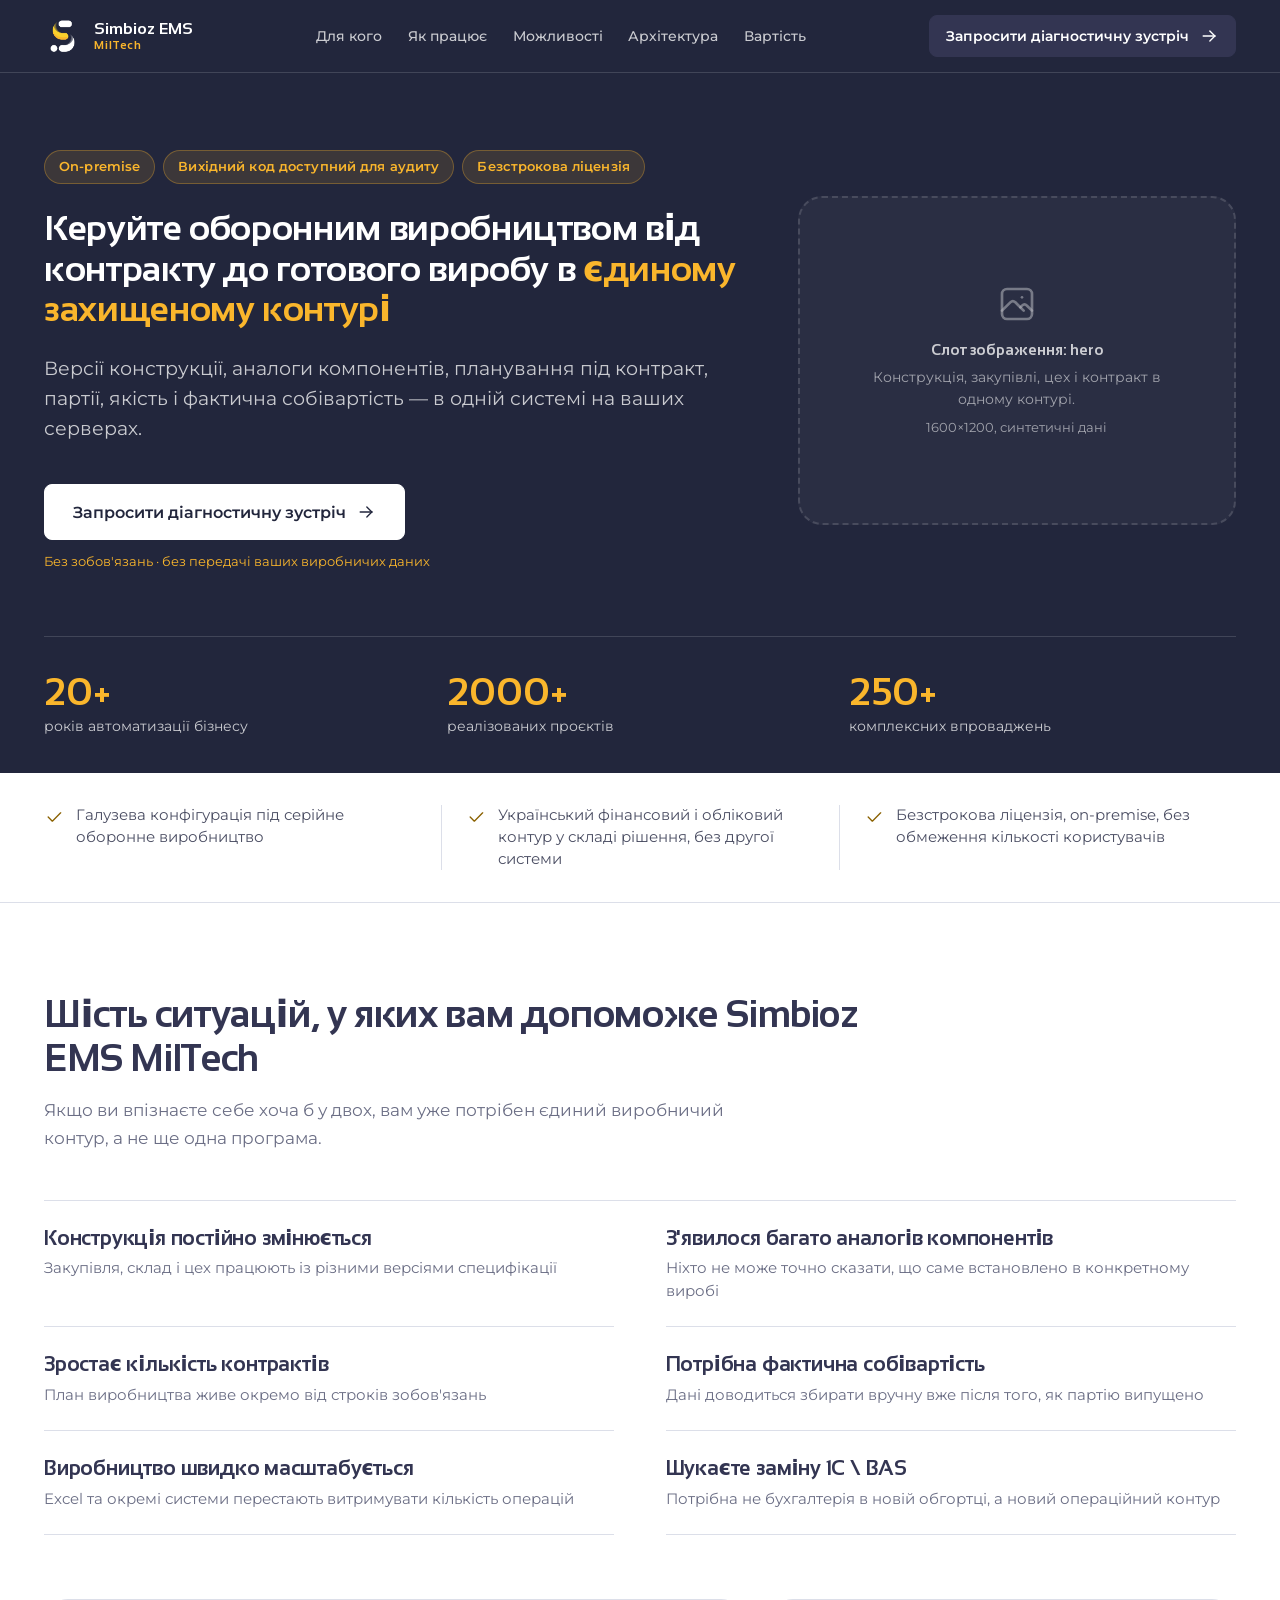
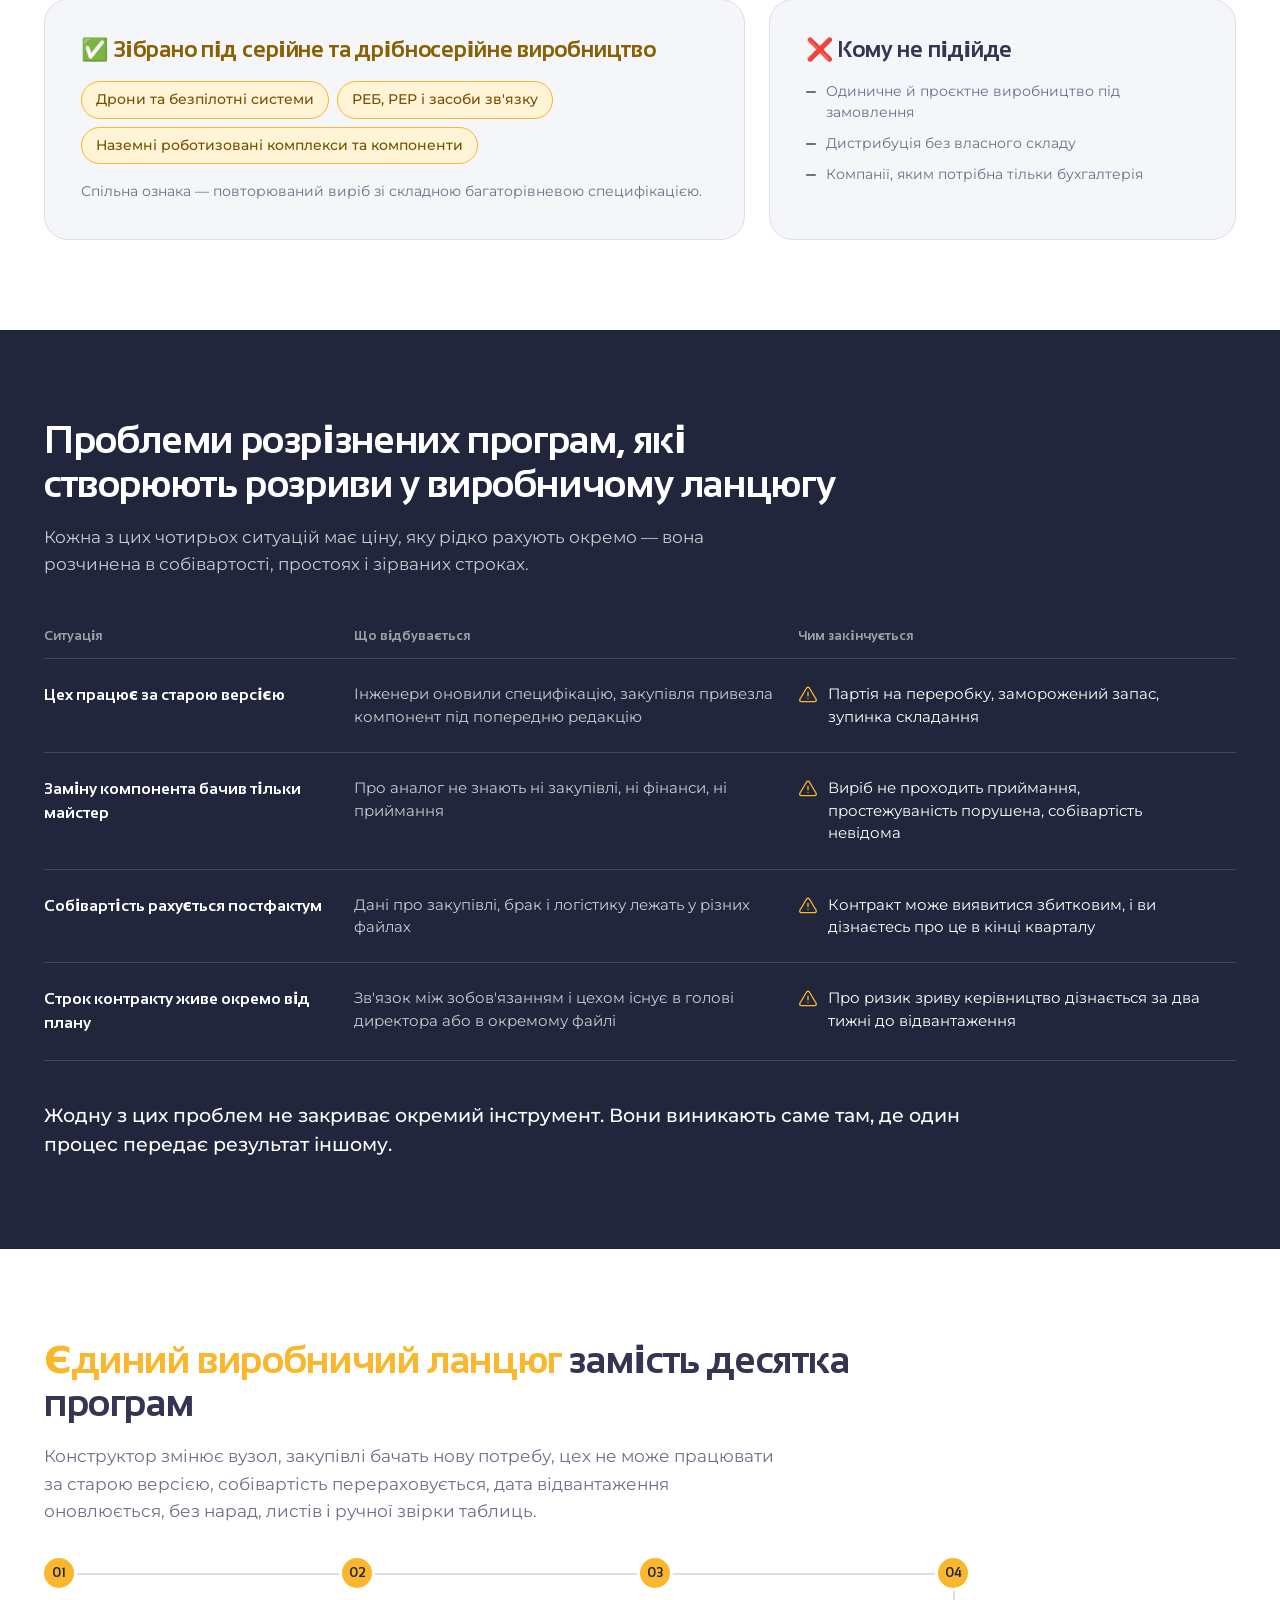
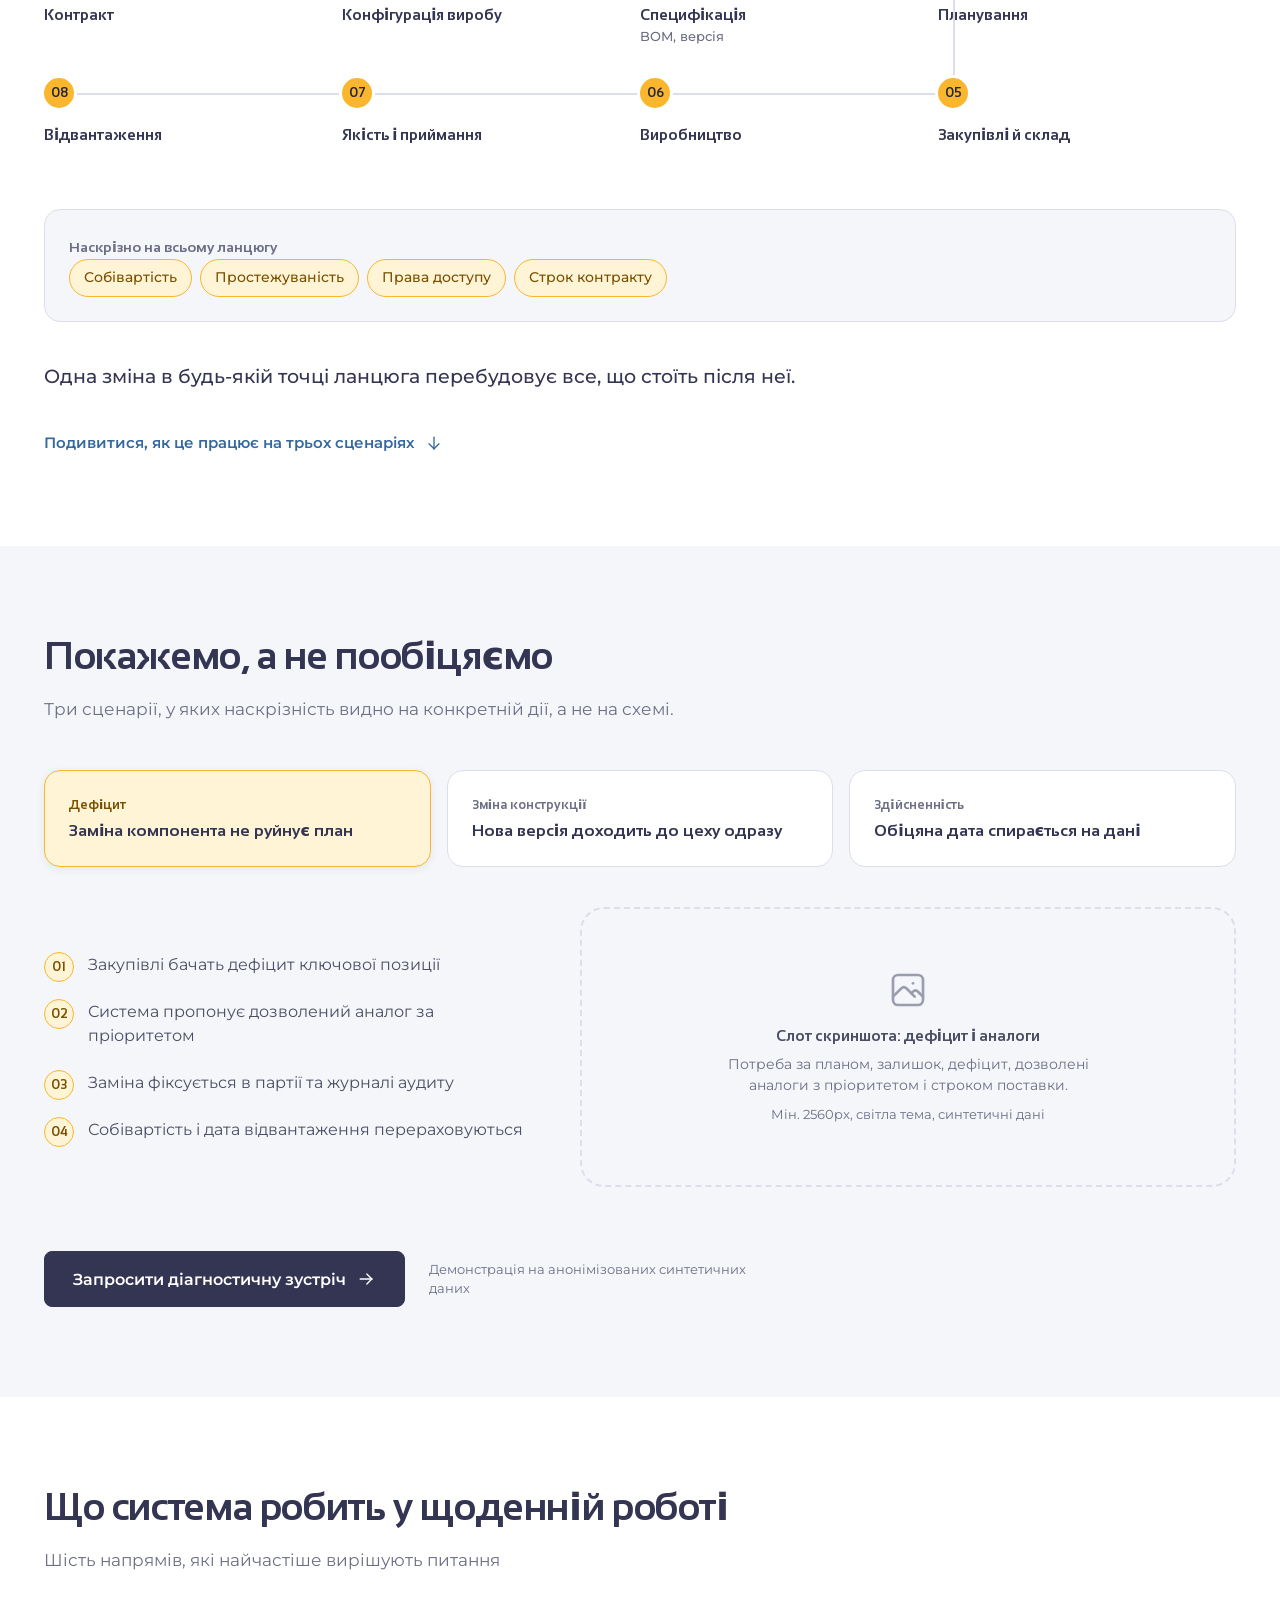
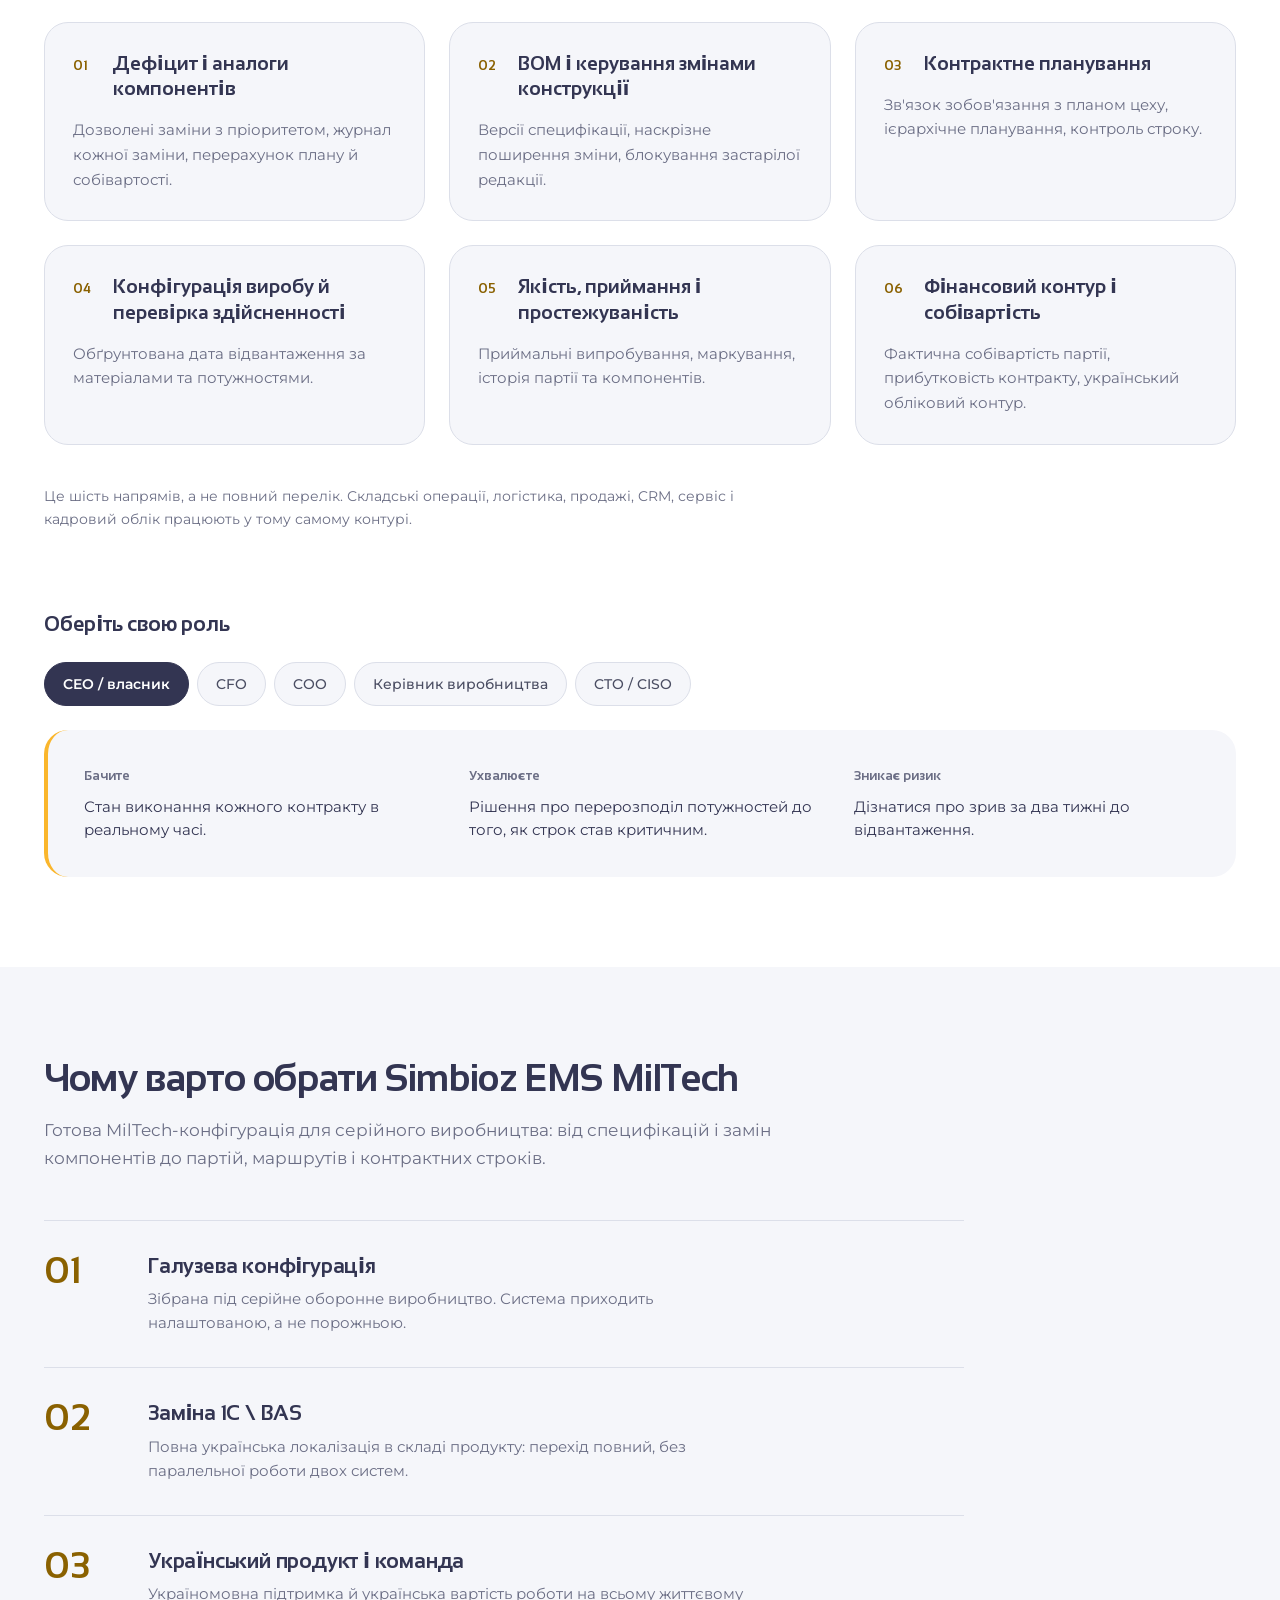
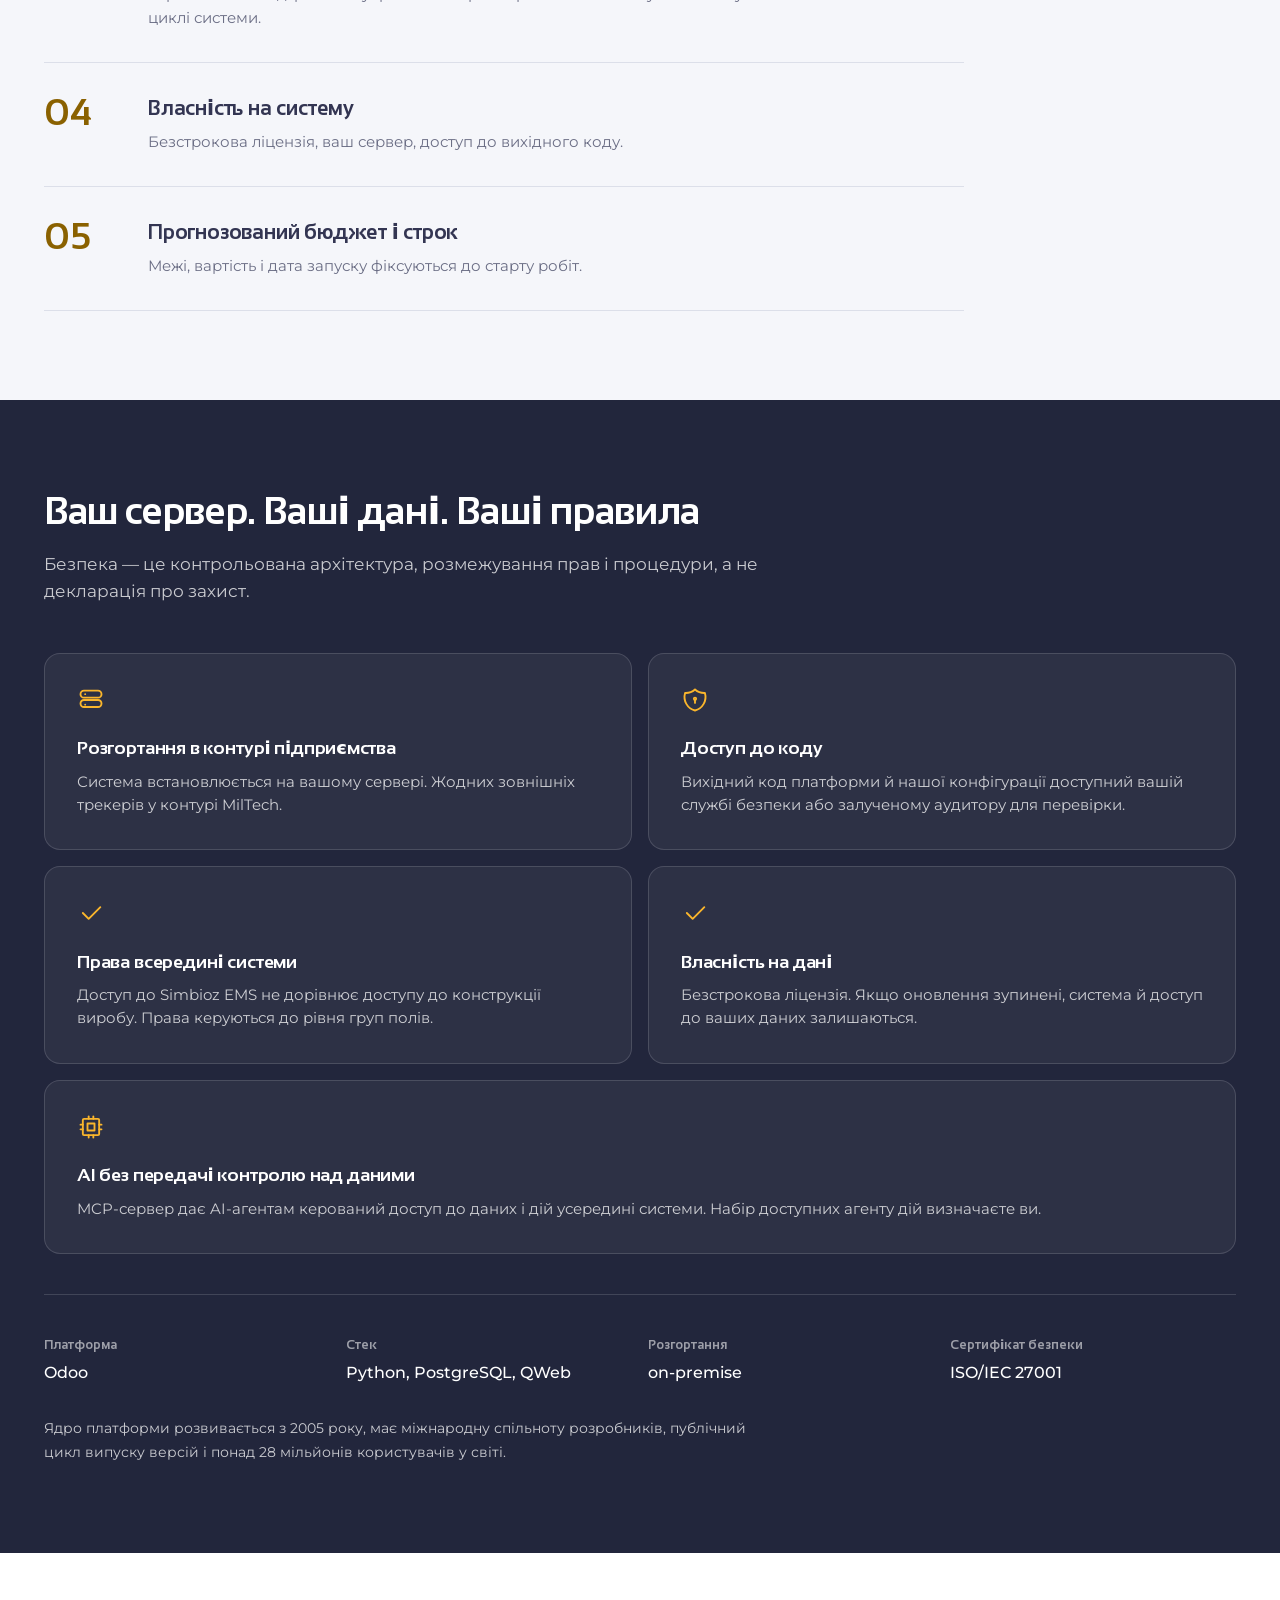
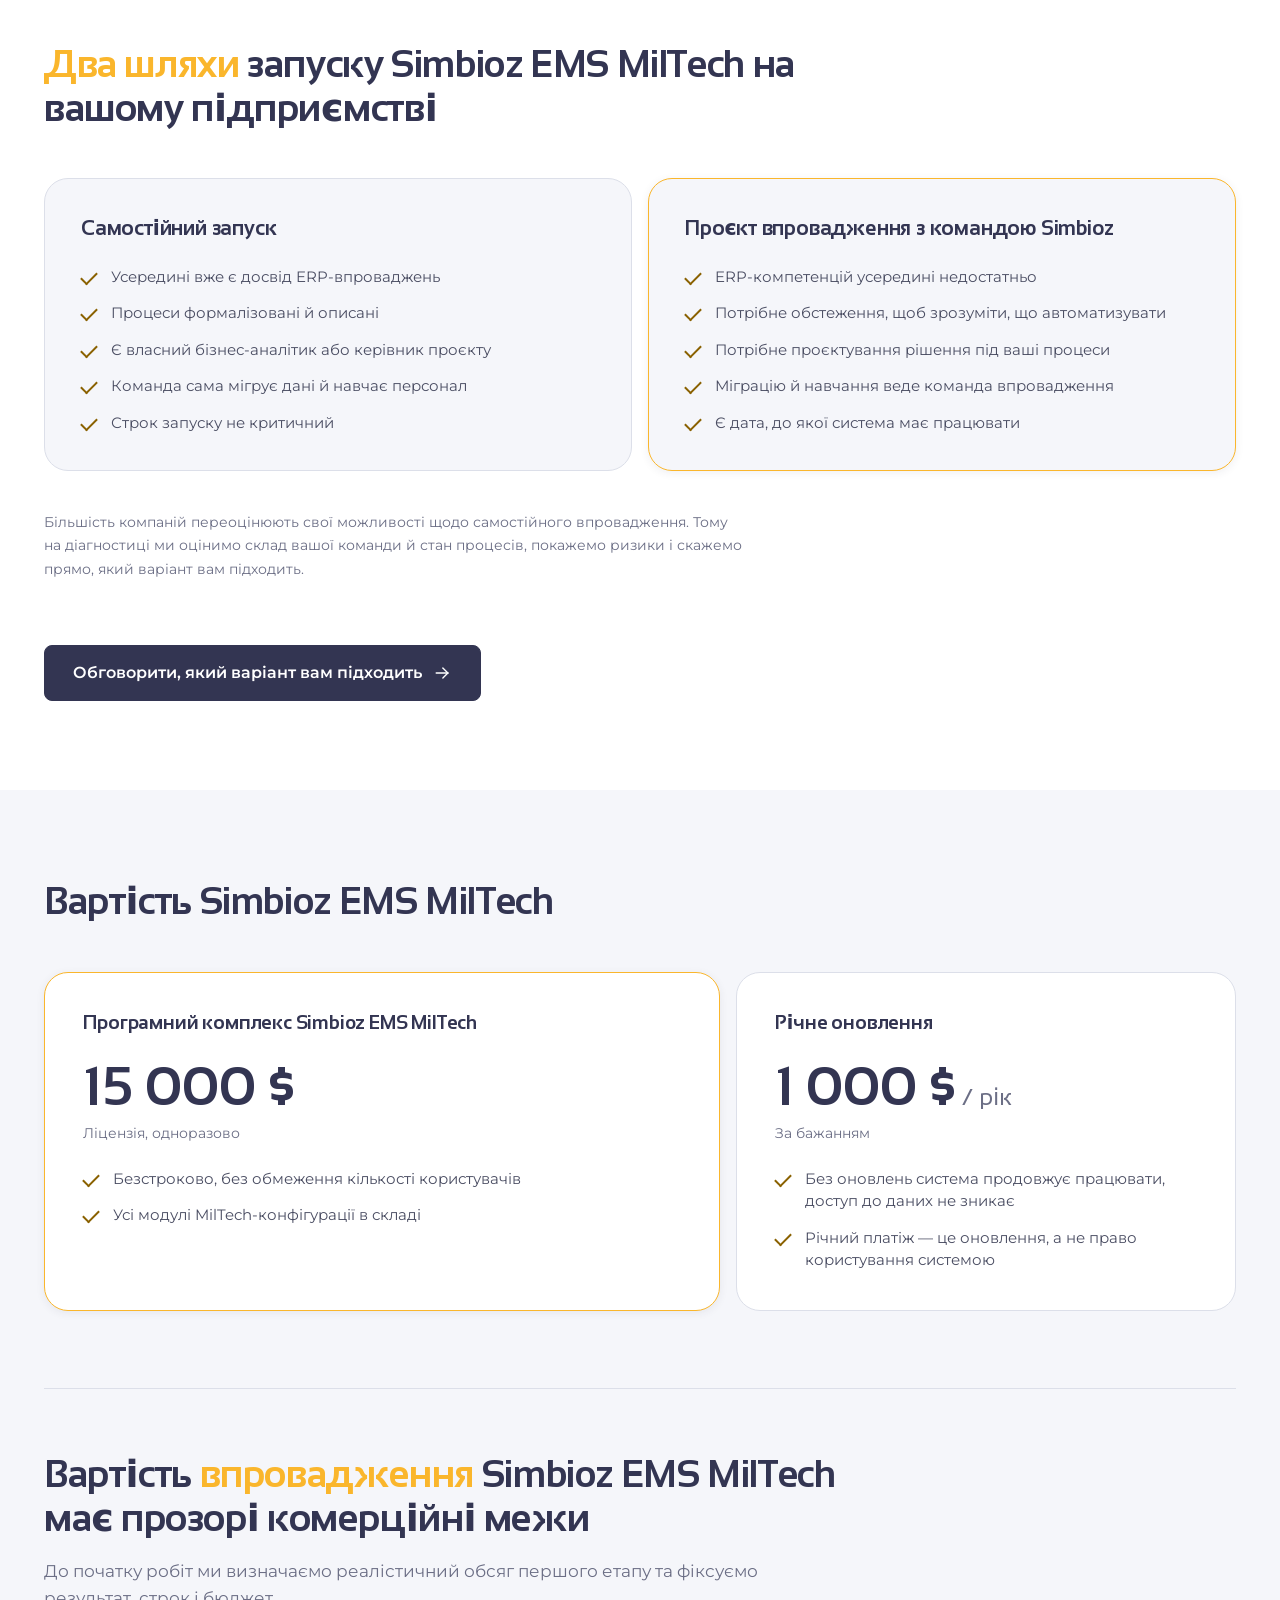
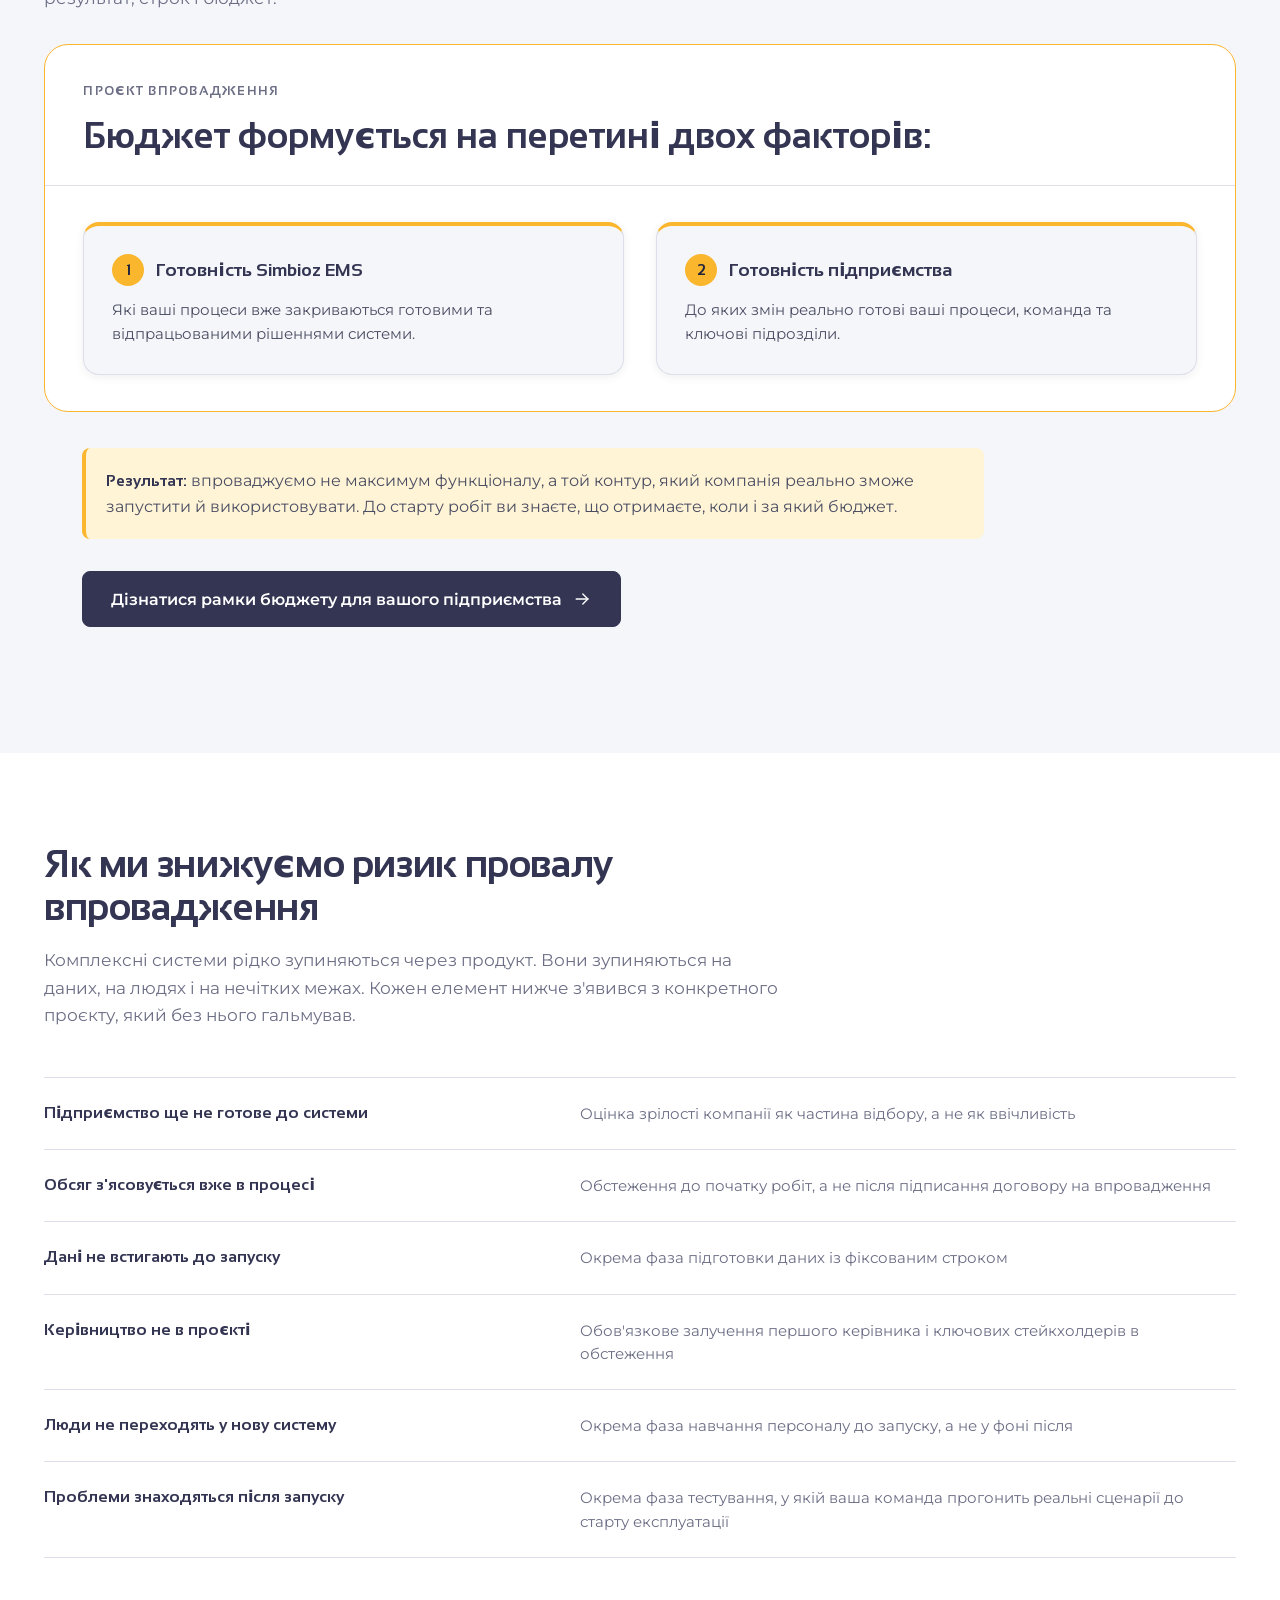
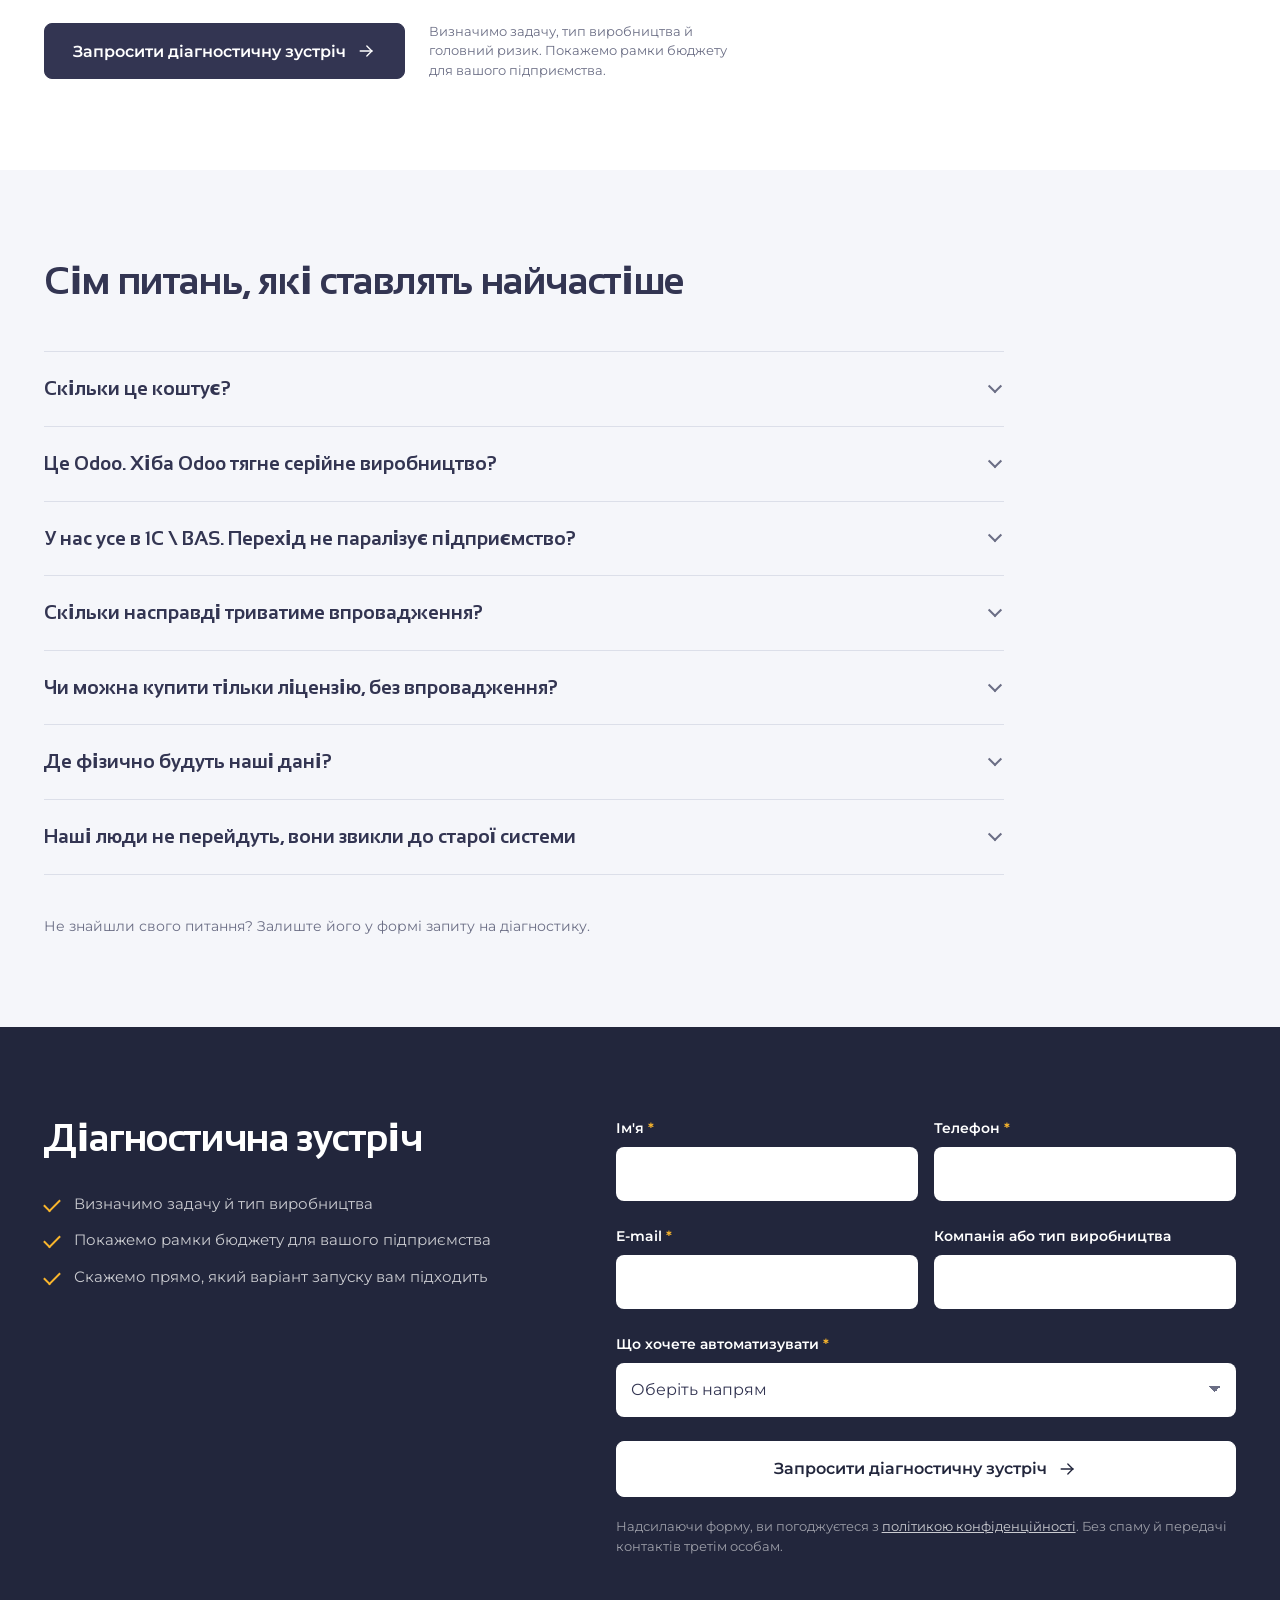
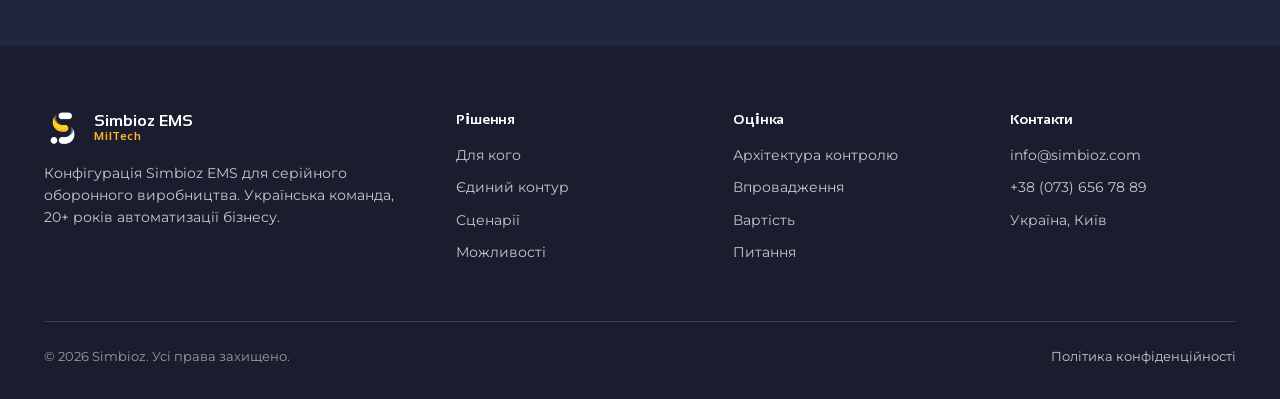
==== lp/index.html @ 7d613109 "Update index.html" ====
<!DOCTYPE html>
<html lang="uk">
<head>
<meta charset="utf-8">
<meta name="viewport" content="width=device-width, initial-scale=1">
<title>Simbioz EMS MilTech - Система управління виробництвом для оборонних підприємств</title>
<meta name="description" content="Simbioz EMS MilTech: версії конструкції, аналоги компонентів, контрактне планування, партії, якість і фактична собівартість в одній системі на ваших серверах. Безстрокова ліцензія, on-premise.">
<meta name="theme-color" content="#22263C">

<meta property="og:type" content="website">
<meta property="og:title" content="Simbioz EMS MilTech - Система управління виробництвом для оборонних підприємств">
<meta property="og:description" content="Єдиний виробничий контур від контракту до відвантаження. On-premise, безстрокова ліцензія, вихідний код доступний для аудиту.">
<meta property="og:locale" content="uk_UA">

<link rel="icon" href="img/favicon.ico" sizes="any">
<link rel="preload" href="fonts/sansation-cyrillic-700.woff" as="font" type="font/woff" crossorigin>
<link rel="preload" href="fonts/montserrat-cyrillic-400.woff2" as="font" type="font/woff2" crossorigin>
<link rel="stylesheet" href="css/styles.css">
</head>
<body>

<a class="skip-link" href="#main">Перейти до вмісту</a>

<!-- Icon sprite. Glyphs from Tabler Icons (MIT). Stroke width locked to 1.6. -->
<svg class="sprite" aria-hidden="true" focusable="false" xmlns="http://www.w3.org/2000/svg">
  <symbol id="i-check" viewBox="0 0 24 24"><path d="M5 12l5 5l10 -10"/></symbol>
  <symbol id="i-arrow-right" viewBox="0 0 24 24"><path d="M5 12h14"/><path d="M13 18l6 -6"/><path d="M13 6l6 6"/></symbol>
  <symbol id="i-arrow-down" viewBox="0 0 24 24"><path d="M12 5v14"/><path d="M18 13l-6 6"/><path d="M6 13l6 6"/></symbol>
  <symbol id="i-alert" viewBox="0 0 24 24"><path d="M12 9v4"/><path d="M10.363 3.591l-8.106 13.534a1.914 1.914 0 0 0 1.636 2.871h16.214a1.914 1.914 0 0 0 1.636 -2.87l-8.106 -13.536a1.914 1.914 0 0 0 -3.274 0z"/><path d="M12 16h.01"/></symbol>
  <symbol id="i-shield" viewBox="0 0 24 24"><path d="M12 3a12 12 0 0 0 8.5 3a12 12 0 0 1 -8.5 15a12 12 0 0 1 -8.5 -15a12 12 0 0 0 8.5 -3"/><path d="M12 11m-1 0a1 1 0 1 0 2 0a1 1 0 1 0 -2 0"/><path d="M12 12v2.5"/></symbol>
  <symbol id="i-server" viewBox="0 0 24 24"><path d="M3 4m0 3a3 3 0 0 1 3 -3h12a3 3 0 0 1 3 3v0a3 3 0 0 1 -3 3h-12a3 3 0 0 1 -3 -3z"/><path d="M3 12m0 3a3 3 0 0 1 3 -3h12a3 3 0 0 1 3 3v0a3 3 0 0 1 -3 3h-12a3 3 0 0 1 -3 -3z"/><path d="M7 7h.01"/><path d="M7 16h.01"/></symbol>
  <symbol id="i-cpu" viewBox="0 0 24 24"><path d="M5 6a1 1 0 0 1 1 -1h12a1 1 0 0 1 1 1v12a1 1 0 0 1 -1 1h-12a1 1 0 0 1 -1 -1z"/><path d="M9 9h6v6h-6z"/><path d="M3 10h2"/><path d="M3 14h2"/><path d="M10 3v2"/><path d="M14 3v2"/><path d="M21 10h-2"/><path d="M21 14h-2"/><path d="M14 21v-2"/><path d="M10 21v-2"/></symbol>
  <symbol id="i-image" viewBox="0 0 24 24"><path d="M15 8h.01"/><path d="M3 6a3 3 0 0 1 3 -3h12a3 3 0 0 1 3 3v12a3 3 0 0 1 -3 3h-12a3 3 0 0 1 -3 -3z"/><path d="M3 16l5 -5c.928 -.893 2.072 -.893 3 0l5 5"/><path d="M14 14l1 -1c.928 -.893 2.072 -.893 3 0l3 3"/></symbol>
  <symbol id="i-menu" viewBox="0 0 24 24"><path d="M4 6h16"/><path d="M4 12h16"/><path d="M4 18h16"/></symbol>
  <symbol id="i-close" viewBox="0 0 24 24"><path d="M18 6l-12 12"/><path d="M6 6l12 12"/></symbol>
</svg>

<header class="site-header" id="site-header">
  <div class="shell site-header__inner">
    <a class="brand" href="#top" aria-label="Simbioz EMS MilTech, на початок">
      <img class="brand__mark" src="img/logo-S-white-on-dark.png" alt="" width="39" height="36">
      <span class="brand__text">
        <b>Simbioz EMS</b>
        <span>MilTech</span>
      </span>
    </a>

    <nav class="site-nav" id="site-nav" aria-label="Розділи сторінки">
      <ul class="site-nav__list">
        <li><a href="#situations">Для кого</a></li>
        <li><a href="#chain">Як працює</a></li>
        <li><a href="#capabilities">Можливості</a></li>
        <li><a href="#architecture">Архітектура</a></li>
        <li><a href="#commercial">Вартість</a></li>
      </ul>
    </nav>

    <a class="btn btn--primary btn--sm site-header__cta" href="#request">
      Запросити діагностичну зустріч
      <svg class="ico" aria-hidden="true"><use href="#i-arrow-right"/></svg>
    </a>

    <button class="nav-toggle" id="nav-toggle" type="button" aria-expanded="false" aria-controls="site-nav">
      <svg class="ico nav-toggle__open" aria-hidden="true"><use href="#i-menu"/></svg>
      <svg class="ico nav-toggle__close" aria-hidden="true"><use href="#i-close"/></svg>
      <span class="sr-only">Меню</span>
    </button>
  </div>
</header>

<main id="main">
<span id="top"></span>

<!-- ============================ 01 HERO ============================ -->
<section class="band hero" aria-labelledby="hero-title">
  <div class="shell">
    <div class="hero__grid">
      <div class="hero__content">
        <ul class="pills" aria-label="Модель постачання">
          <li class="pill">On-premise</li>
          <li class="pill">Вихідний код доступний для аудиту</li>
          <li class="pill">Безстрокова ліцензія</li>
        </ul>

        <h1 id="hero-title">Керуйте оборонним виробництвом від контракту до готового виробу в <span class="text-accent">єдиному захищеному контурі</span></h1>

        <p class="lead">Версії конструкції, аналоги компонентів, планування під контракт, партії, якість і фактична собівартість — в одній системі на ваших серверах.</p>

        <div class="hero__action">
          <a class="btn btn--onDark btn--lg" href="#request">
            Запросити діагностичну зустріч
            <svg class="ico" aria-hidden="true"><use href="#i-arrow-right"/></svg>
          </a>
          <p class="microcopy"><span class="text-accent">Без зобов'язань · без передачі ваших виробничих даних</span></p>
        </div>
      </div>

      <!--
        СЛОТ ЗОБРАЖЕННЯ — HERO
        Потрібно: 1600x1200 (мін. 2560px по ширині для retina), світла або темна тема.
        Сюжет за копірайтом: «ERP-система для серійного MilTech-виробництва:
        конструкція, закупівлі, цех і контракт в одному контурі».
        Замінити весь блок .slot на: <img src="img/hero.png" alt="..." width="1600" height="1200">
      -->
      <figure class="hero__visual slot slot--onDark">
        <svg class="slot__icon" aria-hidden="true"><use href="#i-image"/></svg>
        <figcaption class="slot__text">
          <b>Слот зображення: hero</b>
          Конструкція, закупівлі, цех і контракт в одному контурі.
          <span>1600×1200, синтетичні дані</span>
        </figcaption>
      </figure>
    </div>

    <div class="proof" aria-label="Досвід компанії">
      <div class="proof__item"><b>20+</b><span>років автоматизації бізнесу</span></div>
      <div class="proof__item"><b>2000+</b><span>реалізованих проєктів</span></div>
      <div class="proof__item"><b>250+</b><span>комплексних впроваджень</span></div>
    </div>
  </div>
</section>

<!-- ==================== Три відмінності (винесені з hero) ==================== -->
<section class="strip" aria-label="Чим відрізняється рішення">
  <div class="shell strip__grid">
    <p class="strip__item"><svg class="ico" aria-hidden="true"><use href="#i-check"/></svg>Галузева конфігурація під серійне оборонне виробництво</p>
    <p class="strip__item"><svg class="ico" aria-hidden="true"><use href="#i-check"/></svg>Український фінансовий і обліковий контур у складі рішення, без другої системи</p>
    <p class="strip__item"><svg class="ico" aria-hidden="true"><use href="#i-check"/></svg>Безстрокова ліцензія, on-premise, без обмеження кількості користувачів</p>
  </div>
</section>

<!-- ============================ 02 СИТУАЦІЇ ============================ -->
<section class="section" id="situations" aria-labelledby="situations-title">
  <div class="shell">
    <header class="section__head">
      <h2 id="situations-title">Шість ситуацій, у яких вам допоможе Simbioz EMS MilTech</h2>
      <p class="section__lead">Якщо ви впізнаєте себе хоча б у двох, вам уже потрібен єдиний виробничий контур, а не ще одна програма.</p>
    </header>

    <ol class="situations reveal-group">
      <li class="situation reveal">
        <h3>Конструкція постійно змінюється</h3>
        <p>Закупівля, склад і цех працюють із різними версіями специфікації</p>
      </li>
      <li class="situation reveal">
        <h3>З'явилося багато аналогів компонентів</h3>
        <p>Ніхто не може точно сказати, що саме встановлено в конкретному виробі</p>
      </li>
      <li class="situation reveal">
        <h3>Зростає кількість контрактів</h3>
        <p>План виробництва живе окремо від строків зобов'язань</p>
      </li>
      <li class="situation reveal">
        <h3>Потрібна фактична собівартість</h3>
        <p>Дані доводиться збирати вручну вже після того, як партію випущено</p>
      </li>
      <li class="situation reveal">
        <h3>Виробництво швидко масштабується</h3>
        <p>Excel та окремі системи перестають витримувати кількість операцій</p>
      </li>
      <li class="situation reveal">
        <h3>Шукаєте заміну 1С \ BAS</h3>
        <p>Потрібна не бухгалтерія в новій обгортці, а новий операційний контур</p>
      </li>
    </ol>

    <div class="segments">
      <div class="segments__main">
        <h3 class="h-label h-label--accent">✅ Зібрано під серійне та дрібносерійне виробництво</h3>
        <ul class="tags tags--accent">
          <li>Дрони та безпілотні системи</li>
          <li>РЕБ, РЕР і засоби зв'язку</li>
          <li>Наземні роботизовані комплекси та компоненти</li>
        </ul>
        <p class="note">Спільна ознака — повторюваний виріб зі складною багаторівневою специфікацією.</p>
      </div>
      <div class="segments__aside">
        <h3 class="h-label h-label--strong">❌ Кому не підійде</h3>
        <ul class="minus-list">
          <li>Одиничне й проєктне виробництво під замовлення</li>
          <li>Дистрибуція без власного складу</li>
          <li>Компанії, яким потрібна тільки бухгалтерія</li>
        </ul>
      </div>
    </div>
  </div>
</section>

<!-- ============================ 03 РОЗРИВИ (темна смуга) ============================ -->
<section class="band section" id="gaps" aria-labelledby="gaps-title">
  <div class="shell">
    <header class="section__head">
      <h2 id="gaps-title">Проблеми розрізнених програм, які створюють розриви у виробничому ланцюгу</h2>
      <p class="section__lead">Кожна з цих чотирьох ситуацій має ціну, яку рідко рахують окремо — вона розчинена в собівартості, простоях і зірваних строках.</p>
    </header>

    <div class="table-scroll">
      <table class="gaps-table">
        <thead>
          <tr>
            <th scope="col">Ситуація</th>
            <th scope="col">Що відбувається</th>
            <th scope="col">Чим закінчується</th>
          </tr>
        </thead>
        <tbody>
          <tr>
            <th scope="row">Цех працює за старою версією</th>
            <td>Інженери оновили специфікацію, закупівля привезла компонент під попередню редакцію</td>
            <td class="cost"><svg class="ico" aria-hidden="true"><use href="#i-alert"/></svg>Партія на переробку, заморожений запас, зупинка складання</td>
          </tr>
          <tr>
            <th scope="row">Заміну компонента бачив тільки майстер</th>
            <td>Про аналог не знають ні закупівлі, ні фінанси, ні приймання</td>
            <td class="cost"><svg class="ico" aria-hidden="true"><use href="#i-alert"/></svg>Виріб не проходить приймання, простежуваність порушена, собівартість невідома</td>
          </tr>
          <tr>
            <th scope="row">Собівартість рахується постфактум</th>
            <td>Дані про закупівлі, брак і логістику лежать у різних файлах</td>
            <td class="cost"><svg class="ico" aria-hidden="true"><use href="#i-alert"/></svg>Контракт може виявитися збитковим, і ви дізнаєтесь про це в кінці кварталу</td>
          </tr>
          <tr>
            <th scope="row">Строк контракту живе окремо від плану</th>
            <td>Зв'язок між зобов'язанням і цехом існує в голові директора або в окремому файлі</td>
            <td class="cost"><svg class="ico" aria-hidden="true"><use href="#i-alert"/></svg>Про ризик зриву керівництво дізнається за два тижні до відвантаження</td>
          </tr>
        </tbody>
      </table>
    </div>

    <p class="conclusion">Жодну з цих проблем не закриває окремий інструмент. Вони виникають саме там, де один процес передає результат іншому.</p>
  </div>
</section>

<!-- ============================ 04 ЄДИНИЙ КОНТУР ============================ -->
<section class="section" id="chain" aria-labelledby="chain-title">
  <div class="shell">
    <header class="section__head">
      <h2 id="chain-title"><span class="text-accent">Єдиний виробничий ланцюг</span> замість десятка програм</h2>
      <p class="section__lead">Конструктор змінює вузол, закупівлі бачать нову потребу, цех не може працювати за старою версією, собівартість перераховується, дата відвантаження оновлюється, без нарад, листів і ручної звірки таблиць.</p>
    </header>

    <ol class="chain reveal-group">
      <li class="chain__step reveal"><span class="chain__num">01</span><span class="chain__label">Контракт</span></li>
      <li class="chain__step reveal"><span class="chain__num">02</span><span class="chain__label">Конфігурація виробу</span></li>
      <li class="chain__step reveal"><span class="chain__num">03</span><span class="chain__label">Специфікація <i>BOM, версія</i></span></li>
      <li class="chain__step reveal"><span class="chain__num">04</span><span class="chain__label">Планування</span></li>
      <li class="chain__step reveal"><span class="chain__num">05</span><span class="chain__label">Закупівлі й склад</span></li>
      <li class="chain__step reveal"><span class="chain__num">06</span><span class="chain__label">Виробництво</span></li>
      <li class="chain__step reveal"><span class="chain__num">07</span><span class="chain__label">Якість і приймання</span></li>
      <li class="chain__step reveal"><span class="chain__num">08</span><span class="chain__label">Відвантаження</span></li>
    </ol>

    <div class="chain__through">
      <span class="h-label">Наскрізно на всьому ланцюгу</span>
      <ul class="tags tags--accent">
        <li>Собівартість</li>
        <li>Простежуваність</li>
        <li>Права доступу</li>
        <li>Строк контракту</li>
      </ul>
    </div>

    <p class="conclusion">Одна зміна в будь-якій точці ланцюга перебудовує все, що стоїть після неї.</p>

    <a class="link-down" href="#scenarios">
      Подивитися, як це працює на трьох сценаріях
      <svg class="ico" aria-hidden="true"><use href="#i-arrow-down"/></svg>
    </a>
  </div>
</section>

<!-- ============================ 05 ТРИ СЦЕНАРІЇ ============================ -->
<section class="section section--alt" id="scenarios" aria-labelledby="scenarios-title">
  <div class="shell">
    <header class="section__head">
      <h2 id="scenarios-title">Покажемо, а не пообіцяємо</h2>
      <p class="section__lead">Три сценарії, у яких наскрізність видно на конкретній дії, а не на схемі.</p>
    </header>

    <div class="tabs" data-tabs>
      <div class="tabs__list" role="tablist" aria-label="Сценарії роботи системи">
        <button class="tabs__tab" role="tab" id="tab-sc1" aria-controls="panel-sc1" aria-selected="true" tabindex="0">
          <span class="tabs__kicker">Дефіцит</span>
          <span class="tabs__title">Заміна компонента не руйнує план</span>
        </button>
        <button class="tabs__tab" role="tab" id="tab-sc2" aria-controls="panel-sc2" aria-selected="false" tabindex="-1">
          <span class="tabs__kicker">Зміна конструкції</span>
          <span class="tabs__title">Нова версія доходить до цеху одразу</span>
        </button>
        <button class="tabs__tab" role="tab" id="tab-sc3" aria-controls="panel-sc3" aria-selected="false" tabindex="-1">
          <span class="tabs__kicker">Здійсненність</span>
          <span class="tabs__title">Обіцяна дата спирається на дані</span>
        </button>
      </div>

      <div class="tabs__panel" role="tabpanel" id="panel-sc1" aria-labelledby="tab-sc1" tabindex="0">
        <div class="scenario">
          <ol class="steps">
            <li>Закупівлі бачать дефіцит ключової позиції</li>
            <li>Система пропонує дозволений аналог за пріоритетом</li>
            <li>Заміна фіксується в партії та журналі аудиту</li>
            <li>Собівартість і дата відвантаження перераховуються</li>
          </ol>
          <!--
            СЛОТ ЗОБРАЖЕННЯ — Екран 2 · Дефіцит і аналоги (за ТЗ на візуальні матеріали)
            У кадрі: потреба за планом, залишок, дефіцит, список дозволених аналогів
            із пріоритетом і строком поставки.
            Не в кадрі: назви постачальників, реальні ціни, реальні обсяги.
            Мін. 2560px по ширині, світла тема. Callout'и ①②③ наносяться при верстці.
          -->
          <figure class="slot">
            <svg class="slot__icon" aria-hidden="true"><use href="#i-image"/></svg>
            <figcaption class="slot__text">
              <b>Слот скриншота: дефіцит і аналоги</b>
              Потреба за планом, залишок, дефіцит, дозволені аналоги з пріоритетом і строком поставки.
              <span>Мін. 2560px, світла тема, синтетичні дані</span>
            </figcaption>
          </figure>
        </div>
      </div>

      <div class="tabs__panel" role="tabpanel" id="panel-sc2" aria-labelledby="tab-sc2" tabindex="0" hidden>
        <div class="scenario">
          <ol class="steps">
            <li>Конструктор випускає нову версію специфікації</li>
            <li>Потреба в матеріалах змінюється наскрізно</li>
            <li>Закупівля бачить нову позицію без окремого листа</li>
            <li>Стару версію неможливо запустити у виробництво</li>
          </ol>
          <!--
            СЛОТ ЗОБРАЖЕННЯ — Екран 1 · Специфікація виробу (за ТЗ на візуальні матеріали)
            У кадрі: дерево BOM із розкритим вузлом на 2-3 рівні, поточна ревізія й статус,
            дата та автор останньої зміни, видима історія версій.
            Не в кадрі: реальні назви виробів і вузлів, артикули постачальників, імена співробітників.
          -->
          <figure class="slot">
            <svg class="slot__icon" aria-hidden="true"><use href="#i-image"/></svg>
            <figcaption class="slot__text">
              <b>Слот скриншота: специфікація виробу</b>
              Дерево BOM на 2-3 рівні, поточна ревізія й статус, дата та автор зміни, історія версій.
              <span>Мін. 2560px, світла тема, синтетичні дані</span>
            </figcaption>
          </figure>
        </div>
      </div>

      <div class="tabs__panel" role="tabpanel" id="panel-sc3" aria-labelledby="tab-sc3" tabindex="0" hidden>
        <div class="scenario">
          <ol class="steps">
            <li>Менеджер задає вимоги до конфігурації виробу</li>
            <li>Система враховує доступні матеріали й аналоги</li>
            <li>Потужності перевіряються на горизонті 7, 14 і 30 днів</li>
            <li>Клієнт отримує обґрунтовану дату ще під час розмови</li>
          </ol>
          <!--
            СЛОТ ЗОБРАЖЕННЯ — Екран 3 · Контракт і виробництво (за ТЗ на візуальні матеріали)
            У кадрі: картка контракту, план-факт за етапами, завантаження потужностей,
            прогнозна дата з індикатором ризику.
            Не в кадрі: номер і сторона контракту, реальні суми, реальні дати зобов'язань.
          -->
          <figure class="slot">
            <svg class="slot__icon" aria-hidden="true"><use href="#i-image"/></svg>
            <figcaption class="slot__text">
              <b>Слот скриншота: контракт і виробництво</b>
              Картка контракту, план-факт за етапами, завантаження потужностей, прогнозна дата з індикатором ризику.
              <span>Мін. 2560px, світла тема, синтетичні дані</span>
            </figcaption>
          </figure>
        </div>
      </div>
    </div>

    <div class="cta-row">
      <a class="btn btn--primary btn--lg" href="#request">
        Запросити діагностичну зустріч
        <svg class="ico" aria-hidden="true"><use href="#i-arrow-right"/></svg>
      </a>
      <p class="microcopy">Демонстрація на анонімізованих синтетичних даних</p>
    </div>
  </div>
</section>

<!-- ============================ 06 МОЖЛИВОСТІ ============================ -->
<section class="section" id="capabilities" aria-labelledby="capabilities-title">
  <div class="shell">
    <header class="section__head">
      <h2 id="capabilities-title">Що система робить у щоденній роботі</h2>
      <p class="section__lead">Шість напрямів, які найчастіше вирішують питання</p>
    </header>

    <div class="accordion accordion--static">
      <div class="acc">
        <div class="acc__head"><span class="acc__num">01</span><span class="acc__title">Дефіцит і аналоги компонентів</span></div>
        <div class="acc__body"><p>Дозволені заміни з пріоритетом, журнал кожної заміни, перерахунок плану й собівартості.</p></div>
      </div>
      <div class="acc">
        <div class="acc__head"><span class="acc__num">02</span><span class="acc__title">BOM і керування змінами конструкції</span></div>
        <div class="acc__body"><p>Версії специфікації, наскрізне поширення зміни, блокування застарілої редакції.</p></div>
      </div>
      <div class="acc">
        <div class="acc__head"><span class="acc__num">03</span><span class="acc__title">Контрактне планування</span></div>
        <div class="acc__body"><p>Зв'язок зобов'язання з планом цеху, ієрархічне планування, контроль строку.</p></div>
      </div>
      <div class="acc">
        <div class="acc__head"><span class="acc__num">04</span><span class="acc__title">Конфігурація виробу й перевірка здійсненності</span></div>
        <div class="acc__body"><p>Обґрунтована дата відвантаження за матеріалами та потужностями.</p></div>
      </div>
      <div class="acc">
        <div class="acc__head"><span class="acc__num">05</span><span class="acc__title">Якість, приймання і простежуваність</span></div>
        <div class="acc__body"><p>Приймальні випробування, маркування, історія партії та компонентів.</p></div>
      </div>
      <div class="acc">
        <div class="acc__head"><span class="acc__num">06</span><span class="acc__title">Фінансовий контур і собівартість</span></div>
        <div class="acc__body"><p>Фактична собівартість партії, прибутковість контракту, український обліковий контур.</p></div>
      </div>
    </div>

    <p class="note note--wide">Це шість напрямів, а не повний перелік. Складські операції, логістика, продажі, CRM, сервіс і кадровий облік працюють у тому самому контурі.</p>

    <!-- Підблок: ролі -->
    <div class="roles" data-tabs>
      <h3 class="roles__title">Оберіть свою роль</h3>

      <div class="roles__list" role="tablist" aria-label="Що змінюється для вашої ролі">
        <button class="chip" role="tab" id="tab-r1" aria-controls="panel-r1" aria-selected="true" tabindex="0">CEO / власник</button>
        <button class="chip" role="tab" id="tab-r2" aria-controls="panel-r2" aria-selected="false" tabindex="-1">CFO</button>
        <button class="chip" role="tab" id="tab-r3" aria-controls="panel-r3" aria-selected="false" tabindex="-1">COO</button>
        <button class="chip" role="tab" id="tab-r4" aria-controls="panel-r4" aria-selected="false" tabindex="-1">Керівник виробництва</button>
        <button class="chip" role="tab" id="tab-r5" aria-controls="panel-r5" aria-selected="false" tabindex="-1">CTO / CISO</button>
      </div>

      <div class="role-card" role="tabpanel" id="panel-r1" aria-labelledby="tab-r1" tabindex="0">
        <dl>
          <div><dt>Бачите</dt><dd>Стан виконання кожного контракту в реальному часі.</dd></div>
          <div><dt>Ухвалюєте</dt><dd>Рішення про перерозподіл потужностей до того, як строк став критичним.</dd></div>
          <div><dt>Зникає ризик</dt><dd>Дізнатися про зрив за два тижні до відвантаження.</dd></div>
        </dl>
      </div>

      <div class="role-card" role="tabpanel" id="panel-r2" aria-labelledby="tab-r2" tabindex="0" hidden>
        <dl>
          <div><dt>Бачите</dt><dd>Фактичну собівартість кожної партії.</dd></div>
          <div><dt>Ухвалюєте</dt><dd>Рішення про маржинальність контракту до його завершення.</dd></div>
          <div><dt>Зникає ризик</dt><dd>Виявити збитковість після закриття періоду.</dd></div>
        </dl>
      </div>

      <div class="role-card" role="tabpanel" id="panel-r3" aria-labelledby="tab-r3" tabindex="0" hidden>
        <dl>
          <div><dt>Бачите</dt><dd>План-факт і вузькі місця по всьому ланцюгу, від закупівель до відвантаження.</dd></div>
          <div><dt>Ухвалюєте</dt><dd>Рішення на основі даних системи, а не усних домовленостей у чатах.</dd></div>
          <div><dt>Зникає ризик</dt><dd>Розсинхрон між продажами, закупівлями й цехом.</dd></div>
        </dl>
      </div>

      <div class="role-card" role="tabpanel" id="panel-r4" aria-labelledby="tab-r4" tabindex="0" hidden>
        <dl>
          <div><dt>Бачите</dt><dd>Актуальну версію специфікації, дозволені аналоги й теплову карту завантаження.</dd></div>
          <div><dt>Ухвалюєте</dt><dd>Рішення про заміну компонента з фіксацією в системі, а не на розсуд майстра.</dd></div>
          <div><dt>Зникає ризик</dt><dd>Запустити партію за застарілою редакцією.</dd></div>
        </dl>
      </div>

      <div class="role-card" role="tabpanel" id="panel-r5" aria-labelledby="tab-r5" tabindex="0" hidden>
        <dl>
          <div><dt>Бачите</dt><dd>Систему у власному контурі, з доступом до вихідного коду для аудиту.</dd></div>
          <div><dt>Ухвалюєте</dt><dd>Рішення про модель розгортання й розмежування прав: доступ до конструкторської документації окремо від прав на систему.</dd></div>
          <div><dt>Зникає ризик</dt><dd>Залежність від зовнішньої хмари й неможливість перевірити, що всередині.</dd></div>
        </dl>
      </div>
    </div>
  </div>
</section>

<!-- ============================ 07 ЧОМУ SIMBIOZ ============================ -->
<section class="section section--alt" id="why" aria-labelledby="why-title">
  <div class="shell">
    <header class="section__head">
      <h2 id="why-title">Чому варто обрати Simbioz EMS MilTech</h2>
      <p class="section__lead">Готова MilTech-конфігурація для серійного виробництва: від специфікацій і замін компонентів до партій, маршрутів і контрактних строків.</p>
    </header>

    <ol class="args reveal-group">
      <li class="arg reveal">
        <span class="arg__num">01</span>
        <div>
          <h3>Галузева конфігурація</h3>
          <p>Зібрана під серійне оборонне виробництво. Система приходить налаштованою, а не порожньою.</p>
        </div>
      </li>
      <li class="arg reveal">
        <span class="arg__num">02</span>
        <div>
          <h3>Заміна 1С \ BAS</h3>
          <p>Повна українська локалізація в складі продукту: перехід повний, без паралельної роботи двох систем.</p>
        </div>
      </li>
      <li class="arg reveal">
        <span class="arg__num">03</span>
        <div>
          <h3>Український продукт і команда</h3>
          <p>Україномовна підтримка й українська вартість роботи на всьому життєвому циклі системи.</p>
        </div>
      </li>
      <li class="arg reveal">
        <span class="arg__num">04</span>
        <div>
          <h3>Власність на систему</h3>
          <p>Безстрокова ліцензія, ваш сервер, доступ до вихідного коду.</p>
        </div>
      </li>
      <li class="arg reveal">
        <span class="arg__num">05</span>
        <div>
          <h3>Прогнозований бюджет і строк</h3>
          <p>Межі, вартість і дата запуску фіксуються до старту робіт.</p>
        </div>
      </li>
    </ol>
  </div>
</section>

<!-- ============================ 08 АРХІТЕКТУРА (темна смуга) ============================ -->
<section class="band section" id="architecture" aria-labelledby="architecture-title">
  <div class="shell">
    <header class="section__head">
      <h2 id="architecture-title">Ваш сервер. Ваші дані. Ваші правила</h2>
      <p class="section__lead">Безпека — це контрольована архітектура, розмежування прав і процедури, а не декларація про захист.</p>
    </header>

    <div class="control-grid">
      <article class="control">
        <svg class="ico ico--lg" aria-hidden="true"><use href="#i-server"/></svg>
        <h3>Розгортання в контурі підприємства</h3>
        <p>Система встановлюється на вашому сервері. Жодних зовнішніх трекерів у контурі MilTech.</p>
      </article>
      <article class="control">
        <svg class="ico ico--lg" aria-hidden="true"><use href="#i-shield"/></svg>
        <h3>Доступ до коду</h3>
        <p>Вихідний код платформи й нашої конфігурації доступний вашій службі безпеки або залученому аудитору для перевірки.</p>
      </article>
      <article class="control">
        <svg class="ico ico--lg" aria-hidden="true"><use href="#i-check"/></svg>
        <h3>Права всередині системи</h3>
        <p>Доступ до Simbioz EMS не дорівнює доступу до конструкції виробу. Права керуються до рівня груп полів.</p>
      </article>
      <article class="control">
        <svg class="ico ico--lg" aria-hidden="true"><use href="#i-check"/></svg>
        <h3>Власність на дані</h3>
        <p>Безстрокова ліцензія. Якщо оновлення зупинені, система й доступ до ваших даних залишаються.</p>
      </article>
      <article class="control control--wide">
        <svg class="ico ico--lg" aria-hidden="true"><use href="#i-cpu"/></svg>
        <h3>AI без передачі контролю над даними</h3>
        <p>MCP-сервер дає AI-агентам керований доступ до даних і дій усередині системи. Набір доступних агенту дій визначаєте ви.</p>
      </article>
    </div>

    <dl class="spec">
      <div><dt>Платформа</dt><dd>Odoo</dd></div>
      <div><dt>Стек</dt><dd>Python, PostgreSQL, QWeb</dd></div>
      <div><dt>Розгортання</dt><dd>on-premise</dd></div>
      <div><dt>Сертифікат безпеки</dt><dd>ISO/IEC 27001</dd></div>
    </dl>

    <p class="note note--onDark note--wide">Ядро платформи розвивається з 2005 року, має міжнародну спільноту розробників, публічний цикл випуску версій і понад 28 мільйонів користувачів у світі.</p>
  </div>
</section>

<!-- ============================ 09 ЯК ЗАПУСКАЄМО ============================ -->
<section class="section" id="rollout" aria-labelledby="rollout-title">
  <div class="shell">
    <header class="section__head">
      <h2 id="rollout-title"><span class="text-accent">Два шляхи</span> запуску Simbioz EMS MilTech на вашому підприємстві</h2>
    </header>

    <div class="choice">
      <article class="choice__col">
        <h3>Самостійний запуск</h3>
        <ul class="check-list">
          <li>Усередині вже є досвід ERP-впроваджень</li>
          <li>Процеси формалізовані й описані</li>
          <li>Є власний бізнес-аналітик або керівник проєкту</li>
          <li>Команда сама мігрує дані й навчає персонал</li>
          <li>Строк запуску не критичний</li>
        </ul>
      </article>
      <article class="choice__col choice__col--accent">
        <h3>Проєкт впровадження з командою Simbioz</h3>
        <ul class="check-list">
          <li>ERP-компетенцій усередині недостатньо</li>
          <li>Потрібне обстеження, щоб зрозуміти, що автоматизувати</li>
          <li>Потрібне проєктування рішення під ваші процеси</li>
          <li>Міграцію й навчання веде команда впровадження</li>
          <li>Є дата, до якої система має працювати</li>
        </ul>
      </article>
    </div>

    <p class="note note--wide">Більшість компаній переоцінюють свої можливості щодо самостійного впровадження. Тому на діагностиці ми оцінимо склад вашої команди й стан процесів, покажемо ризики і скажемо прямо, який варіант вам підходить.</p>

    <div class="cta-row">
      <a class="btn btn--primary btn--lg" href="#request">
        Обговорити, який варіант вам підходить
        <svg class="ico" aria-hidden="true"><use href="#i-arrow-right"/></svg>
      </a>
    </div>
  </div>
</section>

<!-- ============================ 10 КОМЕРЦІЙНА МОДЕЛЬ ============================ -->
<section class="section section--alt" id="commercial" aria-labelledby="commercial-title">
  <div class="shell">
    <header class="section__head">
      <h2 id="commercial-title">Вартість Simbioz EMS MilTech</h2>
    </header>

    <div class="pricing">
      <article class="price price--main">
        <h3>Програмний комплекс Simbioz EMS MilTech</h3>
        <p class="price__value">15 000 $</p>
        <p class="price__unit">Ліцензія, одноразово</p>
        <ul class="check-list">
          <li>Безстроково, без обмеження кількості користувачів</li>
          <li>Усі модулі MilTech-конфігурації в складі</li>
        </ul>
      </article>

      <article class="price">
        <h3>Річне оновлення</h3>
        <p class="price__value">1 000 $<small> / рік</small></p>
        <p class="price__unit">За бажанням</p>
        <ul class="check-list">
          <li>Без оновлень система продовжує працювати, доступ до даних не зникає</li>
          <li>Річний платіж — це оновлення, а не право користування системою</li>
        </ul>
      </article>
    </div>

    <div class="rollout-cost">
      <header class="section__head">
        <h3 class="rollout-cost__title">Вартість <span class="text-accent">впровадження</span> Simbioz EMS MilTech<br>має прозорі комерційні межи</h3>
        <p class="section__lead">До початку робіт ми визначаємо реалістичний обсяг першого етапу та фіксуємо результат, строк і бюджет.</p>
      </header>

      <article class="impl">
        <div class="impl__head">
          <p class="impl__label">Проєкт впровадження</p>
          <p class="impl__value">Бюджет формується на перетині двох факторів:</p>
        </div>

        <div class="impl__method">
          <ol class="impl__factors">
            <li>
              <div class="impl__fhead">
                <span class="impl__num">1</span>
                <p class="impl__ftitle">Готовність Simbioz EMS</p>
              </div>
              <p class="impl__ftext">Які ваші процеси вже закриваються готовими та відпрацьованими рішеннями системи.</p>
            </li>
            <li>
              <div class="impl__fhead">
                <span class="impl__num">2</span>
                <p class="impl__ftitle">Готовність підприємства</p>
              </div>
              <p class="impl__ftext">До яких змін реально готові ваші процеси, команда та ключові підрозділи.</p>
            </li>
          </ol>
        </div>
      </article>

      <div class="impl__commit">
        <p class="impl__result"><b>Результат:</b> впроваджуємо не максимум функціоналу, а той контур, який компанія реально зможе запустити й використовувати. До старту робіт ви знаєте, що отримаєте, коли і за який бюджет.</p>

        <a class="btn btn--primary btn--lg" href="#request">
          Дізнатися рамки бюджету для вашого підприємства
          <svg class="ico" aria-hidden="true"><use href="#i-arrow-right"/></svg>
        </a>
      </div>
    </div>
  </div>
</section>

<!-- ============================ 11 РИЗИКИ ============================ -->
<section class="section" id="risk" aria-labelledby="risk-title">
  <div class="shell">
    <header class="section__head">
      <h2 id="risk-title">Як ми знижуємо ризик провалу впровадження</h2>
      <p class="section__lead">Комплексні системи рідко зупиняються через продукт. Вони зупиняються на даних, на людях і на нечітких межах. Кожен елемент нижче з'явився з конкретного проєкту, який без нього гальмував.</p>
    </header>

    <ul class="risks reveal-group">
      <li class="risk reveal">
        <p class="risk__name">Підприємство ще не готове до системи</p>
        <p class="risk__fix">Оцінка зрілості компанії як частина відбору, а не як ввічливість</p>
      </li>
      <li class="risk reveal">
        <p class="risk__name">Обсяг з'ясовується вже в процесі</p>
        <p class="risk__fix">Обстеження до початку робіт, а не після підписання договору на впровадження</p>
      </li>
      <li class="risk reveal">
        <p class="risk__name">Дані не встигають до запуску</p>
        <p class="risk__fix">Окрема фаза підготовки даних із фіксованим строком</p>
      </li>
      <li class="risk reveal">
        <p class="risk__name">Керівництво не в проєкті</p>
        <p class="risk__fix">Обов'язкове залучення першого керівника і ключових стейкхолдерів в обстеження</p>
      </li>
      <li class="risk reveal">
        <p class="risk__name">Люди не переходять у нову систему</p>
        <p class="risk__fix">Окрема фаза навчання персоналу до запуску, а не у фоні після</p>
      </li>
      <li class="risk reveal">
        <p class="risk__name">Проблеми знаходяться після запуску</p>
        <p class="risk__fix">Окрема фаза тестування, у якій ваша команда прогонить реальні сценарії до старту експлуатації</p>
      </li>
    </ul>

    <div class="cta-row">
      <a class="btn btn--primary btn--lg" href="#request">
        Запросити діагностичну зустріч
        <svg class="ico" aria-hidden="true"><use href="#i-arrow-right"/></svg>
      </a>
      <p class="microcopy">Визначимо задачу, тип виробництва й головний ризик. Покажемо рамки бюджету для вашого підприємства.</p>
    </div>
  </div>
</section>

<!-- ============================ 12 FAQ ============================ -->
<section class="section section--alt" id="faq" aria-labelledby="faq-title">
  <div class="shell">
    <header class="section__head">
      <h2 id="faq-title">Сім питань, які ставлять найчастіше</h2>
    </header>

    <div class="accordion accordion--faq">
      <details class="acc">
        <summary><span class="acc__title">Скільки це коштує?</span></summary>
        <div class="acc__body"><p>Програмний комплекс коштує 15 000 $ одноразово, безстроково, без обмеження кількості користувачів. Ліцензія — менша частина інвестиції: основний бюджет комплексного запуску формує проєкт впровадження, і його вартість фіксується після обстеження. Порядок бюджету впровадження для вашого підприємства ми називаємо після діагностики.</p></div>
      </details>
      <details class="acc">
        <summary><span class="acc__title">Це Odoo. Хіба Odoo тягне серійне виробництво?</span></summary>
        <div class="acc__body"><p>Стандартна Odoo не закриває повністю версіонування конструкції, аналоги компонентів і контрактне планування. Галузеву специфіку дає конфігурація Simbioz EMS: 400+ власних модулів, написаних під конкретні виробничі задачі. Міжнародна платформа Odoo дає перевірену основу з кодом, доступним для аудиту.</p></div>
      </details>
      <details class="acc">
        <summary><span class="acc__title">У нас усе в 1С \ BAS. Перехід не паралізує підприємство?</span></summary>
        <div class="acc__body"><p>Перехід повний, а не паралельний: українська локалізація в складі системи закриває первинні документи, ПДВ, митні декларації, курсові різниці за курсами НБУ й банків, касові та складські форми. Підприємство не тримає дві системи й ручну звірку між ними. Юридичний бік теж має значення: Постанова КМУ № 1335 від 22 жовтня 2025 року. Але головний аргумент архітектурний: можливість аудиту коду проти її відсутності й власність підприємства на систему проти залежності від єдиного вендора.</p></div>
      </details>
      <details class="acc">
        <summary><span class="acc__title">Скільки насправді триватиме впровадження?</span></summary>
        <div class="acc__body"><p>Перший робочий контур запускається в експлуатацію від 2 місяців. Точний строк і склад робіт фіксуються в договорі після обстеження, а не уточнюються в процесі.</p></div>
      </details>
      <details class="acc">
        <summary><span class="acc__title">Чи можна купити тільки ліцензію, без впровадження?</span></summary>
        <div class="acc__body"><p>Так. Це має сенс, якщо у вас є власна команда з досвідом впровадження ERP, описані процеси й виділений керівник проєкту. Якщо цього немає, ліцензія без впровадження з високою ймовірністю залишиться встановленою, але не запущеною. На діагностиці ми скажемо прямо, який варіант вам підходить.</p></div>
      </details>
      <details class="acc">
        <summary><span class="acc__title">Де фізично будуть наші дані?</span></summary>
        <div class="acc__body"><p>На вашому сервері. Система встановлюється в контурі підприємства. Вихідний код доступний для аудиту вашою службою безпеки. Платформа, на якій побудована система, сертифікована за ISO/IEC 27001.</p></div>
      </details>
      <details class="acc">
        <summary><span class="acc__title">Наші люди не перейдуть, вони звикли до старої системи</span></summary>
        <div class="acc__body"><p>Це найчастіша реальна причина провалу таких проєктів, і причина рідко технічна. Тому користувач отримує передналаштовану конфігурацію під свій тип виробництва й зрозумілу послідовність дій, а не порожню платформу. Навчання персоналу входить у зафіксований обсяг впровадження як окремий напрям робіт із виділеним часом.</p></div>
      </details>
    </div>

    <p class="note note--wide">Не знайшли свого питання? Залиште його у формі запиту на діагностику.</p>
  </div>
</section>

<!-- ============================ 13 ФОРМА (темна смуга) ============================ -->
<section class="band section" id="request" aria-labelledby="request-title">
  <div class="shell request">
    <div class="request__intro">
      <h2 id="request-title">Діагностична зустріч</h2>
      <ul class="check-list check-list--onDark">
        <li>Визначимо задачу й тип виробництва</li>
        <li>Покажемо рамки бюджету для вашого підприємства</li>
        <li>Скажемо прямо, який варіант запуску вам підходить</li>
      </ul>
    </div>

    <form class="form" id="request-form" novalidate>
      <div class="field">
        <label for="f-name">Ім'я <span class="req" aria-hidden="true">*</span></label>
        <input type="text" id="f-name" name="name" autocomplete="name" required aria-describedby="e-name">
        <p class="field__error" id="e-name" hidden>Вкажіть, будь ласка, ваше ім'я</p>
      </div>

      <div class="field">
        <label for="f-phone">Телефон <span class="req" aria-hidden="true">*</span></label>
        <input type="tel" id="f-phone" name="phone" autocomplete="tel" inputmode="tel" required aria-describedby="e-phone">
        <p class="field__error" id="e-phone" hidden>Вкажіть телефон для зв'язку</p>
      </div>

      <div class="field">
        <label for="f-email">E-mail <span class="req" aria-hidden="true">*</span></label>
        <input type="email" id="f-email" name="email" autocomplete="email" required aria-describedby="e-email">
        <p class="field__error" id="e-email" hidden>Перевірте адресу пошти</p>
      </div>

      <div class="field">
        <label for="f-company">Компанія або тип виробництва</label>
        <input type="text" id="f-company" name="company" autocomplete="organization">
      </div>

      <div class="field field--wide">
        <label for="f-topic">Що хочете автоматизувати <span class="req" aria-hidden="true">*</span></label>
        <select id="f-topic" name="topic" required aria-describedby="e-topic">
          <option value="" selected disabled>Оберіть напрям</option>
          <option>Ще не визначилися</option>
          <option>Зміни конструкції</option>
          <option>Дефіцит компонентів і аналоги</option>
          <option>Строки за контрактом</option>
          <option>Собівартість</option>
          <option>Перехід з 1С або BAS</option>
        </select>
        <p class="field__error" id="e-topic" hidden>Оберіть напрям зі списку</p>
      </div>

      <div class="field field--wide">
        <button class="btn btn--onDark btn--lg btn--block" type="submit" data-submit>
          <span data-label>Запросити діагностичну зустріч</span>
          <svg class="ico" aria-hidden="true"><use href="#i-arrow-right"/></svg>
        </button>
        <p class="microcopy">Надсилаючи форму, ви погоджуєтеся з <a href="#privacy">політикою конфіденційності</a>. Без спаму й передачі контактів третім особам.</p>
      </div>

      <p class="form__status" role="status" aria-live="polite" data-status hidden></p>
    </form>
  </div>
</section>

</main>

<footer class="site-footer">
  <div class="shell">
    <div class="site-footer__grid">
      <div>
        <span class="brand">
          <img class="brand__mark" src="img/logo-S-white-on-dark.png" alt="" width="44" height="40">
          <span class="brand__text">
            <b>Simbioz EMS</b>
            <span>MilTech</span>
          </span>
        </span>
        <p class="site-footer__about">Конфігурація Simbioz EMS для серійного оборонного виробництва. Українська команда, 20+ років автоматизації бізнесу.</p>
      </div>

      <nav aria-labelledby="f-nav-1">
        <h3 id="f-nav-1">Рішення</h3>
        <ul>
          <li><a href="#situations">Для кого</a></li>
          <li><a href="#chain">Єдиний контур</a></li>
          <li><a href="#scenarios">Сценарії</a></li>
          <li><a href="#capabilities">Можливості</a></li>
        </ul>
      </nav>

      <nav aria-labelledby="f-nav-2">
        <h3 id="f-nav-2">Оцінка</h3>
        <ul>
          <li><a href="#architecture">Архітектура контролю</a></li>
          <li><a href="#rollout">Впровадження</a></li>
          <li><a href="#commercial">Вартість</a></li>
          <li><a href="#faq">Питання</a></li>
        </ul>
      </nav>

      <div>
        <h3>Контакти</h3>
        <ul>
          <li><a href="mailto:info@simbioz.com">info@simbioz.com</a></li>
          <li><a href="tel:+380736567889">+38 (073) 656 78 89</a></li>
          <li>Україна, Київ</li>
        </ul>
      </div>
    </div>

    <div class="site-footer__bottom">
      <p>© <span id="year">2026</span> Simbioz. Усі права захищено.</p>
      <p><a href="#privacy" id="privacy">Політика конфіденційності</a></p>
    </div>
  </div>
</footer>

<script src="js/main.js" defer></script>
</body>
</html>
---- lp/css/styles.css ----
/* =========================================================================
   SIMBIOZ EMS MILTECH — landing styles
   Токени за SIMBIOZ_UI_KIT.md. Сітка 8px. Один акцент: Brand Yellow #FAB62C.
   Радіуси зафіксовані: кнопки/поля 8px, картки 16px, панелі 24px, пігулки повні.
   ========================================================================= */

/* ------------------------------ FONTS ------------------------------ */
/* Sansation — структурні елементи (заголовки, лейбли). Montserrat — контент і дані. */

@font-face{font-family:Sansation;font-style:normal;font-weight:400;font-display:swap;
  src:url(../fonts/sansation-cyrillic-400.woff) format('woff');
  unicode-range:U+0301,U+0400-045F,U+0490-0491,U+04B0-04B1,U+2116}
@font-face{font-family:Sansation;font-style:normal;font-weight:400;font-display:swap;
  src:url(../fonts/sansation-latin-ext-400.woff2) format('woff2'),url(../fonts/sansation-latin-ext-400.woff) format('woff');
  unicode-range:U+0100-02AF,U+0304,U+0308,U+0329,U+1E00-1E9F,U+1EF2-1EFF,U+2020,U+20A0-20AB,U+20AD-20C0,U+2113,U+2C60-2C7F,U+A720-A7FF}
@font-face{font-family:Sansation;font-style:normal;font-weight:400;font-display:swap;
  src:url(../fonts/sansation-latin-400.woff2) format('woff2'),url(../fonts/sansation-latin-400.woff) format('woff');
  unicode-range:U+0000-00FF,U+0131,U+0152-0153,U+02BB-02BC,U+02C6,U+02DA,U+02DC,U+2000-206F,U+2074,U+20AC,U+2122,U+2191,U+2193,U+2212,U+2215,U+FEFF,U+FFFD}

@font-face{font-family:Sansation;font-style:normal;font-weight:700;font-display:swap;
  src:url(../fonts/sansation-cyrillic-700.woff) format('woff');
  unicode-range:U+0301,U+0400-045F,U+0490-0491,U+04B0-04B1,U+2116}
@font-face{font-family:Sansation;font-style:normal;font-weight:700;font-display:swap;
  src:url(../fonts/sansation-latin-ext-700.woff2) format('woff2'),url(../fonts/sansation-latin-ext-700.woff) format('woff');
  unicode-range:U+0100-02AF,U+0304,U+0308,U+0329,U+1E00-1E9F,U+1EF2-1EFF,U+2020,U+20A0-20AB,U+20AD-20C0,U+2113,U+2C60-2C7F,U+A720-A7FF}
@font-face{font-family:Sansation;font-style:normal;font-weight:700;font-display:swap;
  src:url(../fonts/sansation-latin-700.woff2) format('woff2'),url(../fonts/sansation-latin-700.woff) format('woff');
  unicode-range:U+0000-00FF,U+0131,U+0152-0153,U+02BB-02BC,U+02C6,U+02DA,U+02DC,U+2000-206F,U+2074,U+20AC,U+2122,U+2191,U+2193,U+2212,U+2215,U+FEFF,U+FFFD}

@font-face{font-family:Montserrat;font-style:normal;font-weight:400;font-display:swap;
  src:url(../fonts/montserrat-cyrillic-ext-400.woff2) format('woff2');
  unicode-range:U+0460-052F,U+1C80-1C88,U+20B4,U+2DE0-2DFF,U+A640-A69F,U+FE2E-FE2F}
@font-face{font-family:Montserrat;font-style:normal;font-weight:400;font-display:swap;
  src:url(../fonts/montserrat-cyrillic-400.woff2) format('woff2');
  unicode-range:U+0301,U+0400-045F,U+0490-0491,U+04B0-04B1,U+2116}
@font-face{font-family:Montserrat;font-style:normal;font-weight:400;font-display:swap;
  src:url(../fonts/montserrat-latin-ext-400.woff2) format('woff2');
  unicode-range:U+0100-02AF,U+0304,U+0308,U+0329,U+1E00-1E9F,U+1EF2-1EFF,U+2020,U+20A0-20AB,U+20AD-20C0,U+2113,U+2C60-2C7F,U+A720-A7FF}
@font-face{font-family:Montserrat;font-style:normal;font-weight:400;font-display:swap;
  src:url(../fonts/montserrat-latin-400.woff2) format('woff2');
  unicode-range:U+0000-00FF,U+0131,U+0152-0153,U+02BB-02BC,U+02C6,U+02DA,U+02DC,U+2000-206F,U+2074,U+20AC,U+2122,U+2191,U+2193,U+2212,U+2215,U+FEFF,U+FFFD}

@font-face{font-family:Montserrat;font-style:normal;font-weight:500;font-display:swap;
  src:url(../fonts/montserrat-cyrillic-ext-500.woff2) format('woff2');
  unicode-range:U+0460-052F,U+1C80-1C88,U+20B4,U+2DE0-2DFF,U+A640-A69F,U+FE2E-FE2F}
@font-face{font-family:Montserrat;font-style:normal;font-weight:500;font-display:swap;
  src:url(../fonts/montserrat-cyrillic-500.woff2) format('woff2');
  unicode-range:U+0301,U+0400-045F,U+0490-0491,U+04B0-04B1,U+2116}
@font-face{font-family:Montserrat;font-style:normal;font-weight:500;font-display:swap;
  src:url(../fonts/montserrat-latin-ext-500.woff2) format('woff2');
  unicode-range:U+0100-02AF,U+0304,U+0308,U+0329,U+1E00-1E9F,U+1EF2-1EFF,U+2020,U+20A0-20AB,U+20AD-20C0,U+2113,U+2C60-2C7F,U+A720-A7FF}
@font-face{font-family:Montserrat;font-style:normal;font-weight:500;font-display:swap;
  src:url(../fonts/montserrat-latin-500.woff2) format('woff2');
  unicode-range:U+0000-00FF,U+0131,U+0152-0153,U+02BB-02BC,U+02C6,U+02DA,U+02DC,U+2000-206F,U+2074,U+20AC,U+2122,U+2191,U+2193,U+2212,U+2215,U+FEFF,U+FFFD}

@font-face{font-family:Montserrat;font-style:normal;font-weight:600;font-display:swap;
  src:url(../fonts/montserrat-cyrillic-ext-600.woff2) format('woff2');
  unicode-range:U+0460-052F,U+1C80-1C88,U+20B4,U+2DE0-2DFF,U+A640-A69F,U+FE2E-FE2F}
@font-face{font-family:Montserrat;font-style:normal;font-weight:600;font-display:swap;
  src:url(../fonts/montserrat-cyrillic-600.woff2) format('woff2');
  unicode-range:U+0301,U+0400-045F,U+0490-0491,U+04B0-04B1,U+2116}
@font-face{font-family:Montserrat;font-style:normal;font-weight:600;font-display:swap;
  src:url(../fonts/montserrat-latin-ext-600.woff2) format('woff2');
  unicode-range:U+0100-02AF,U+0304,U+0308,U+0329,U+1E00-1E9F,U+1EF2-1EFF,U+2020,U+20A0-20AB,U+20AD-20C0,U+2113,U+2C60-2C7F,U+A720-A7FF}
@font-face{font-family:Montserrat;font-style:normal;font-weight:600;font-display:swap;
  src:url(../fonts/montserrat-latin-600.woff2) format('woff2');
  unicode-range:U+0000-00FF,U+0131,U+0152-0153,U+02BB-02BC,U+02C6,U+02DA,U+02DC,U+2000-206F,U+2074,U+20AC,U+2122,U+2191,U+2193,U+2212,U+2215,U+FEFF,U+FFFD}

@font-face{font-family:Montserrat;font-style:normal;font-weight:700;font-display:swap;
  src:url(../fonts/montserrat-cyrillic-ext-700.woff2) format('woff2');
  unicode-range:U+0460-052F,U+1C80-1C88,U+20B4,U+2DE0-2DFF,U+A640-A69F,U+FE2E-FE2F}
@font-face{font-family:Montserrat;font-style:normal;font-weight:700;font-display:swap;
  src:url(../fonts/montserrat-cyrillic-700.woff2) format('woff2');
  unicode-range:U+0301,U+0400-045F,U+0490-0491,U+04B0-04B1,U+2116}
@font-face{font-family:Montserrat;font-style:normal;font-weight:700;font-display:swap;
  src:url(../fonts/montserrat-latin-ext-700.woff2) format('woff2');
  unicode-range:U+0100-02AF,U+0304,U+0308,U+0329,U+1E00-1E9F,U+1EF2-1EFF,U+2020,U+20A0-20AB,U+20AD-20C0,U+2113,U+2C60-2C7F,U+A720-A7FF}
@font-face{font-family:Montserrat;font-style:normal;font-weight:700;font-display:swap;
  src:url(../fonts/montserrat-latin-700.woff2) format('woff2');
  unicode-range:U+0000-00FF,U+0131,U+0152-0153,U+02BB-02BC,U+02C6,U+02DA,U+02DC,U+2000-206F,U+2074,U+20AC,U+2122,U+2191,U+2193,U+2212,U+2215,U+FEFF,U+FFFD}

/* ------------------------------ TOKENS ------------------------------ */
:root{
  --font-display:Sansation,"Trebuchet MS",system-ui,sans-serif;
  --font-body:Montserrat,system-ui,-apple-system,"Segoe UI",sans-serif;

  /* Surfaces */
  --surface:#FFFFFF;
  --surface-alt:#F5F6FA;
  --surface-card:#FFFFFF;
  --band:#22263C;
  --band-deep:#1A1D2E;

  /* Ink */
  --ink:#333552;
  --ink-2:#4B4E63;
  --ink-3:#6B6E85;
  --ink-4:#898CA8;

  /* Lines */
  --line:#DCDFE9;
  --line-soft:#E9EBF3;

  /* Accent — єдиний на всю сторінку.
     --accent      — заливки, обводки, акцент на темних смугах
     --accent-text — той самий акцент як КОЛІР ТЕКСТУ на світлому фоні:
                     #FAB62C на білому дає 1,78:1 і не читається
     --accent-ink  — текст поверх --accent-soft */
  --accent:#FAB62C;
  --accent-text:#8A6100;
  --accent-ink:#7A5000;
  --accent-soft:#FFF4D6;
  /* #3F7FBF з UI Kit дає на білому 4,2:1. Затемнено до AA, відтінок збережено. */
  --link:#35699E;

  /* On dark bands */
  --on-band:#FFFFFF;
  --on-band-2:rgba(255,255,255,.76);
  --on-band-3:rgba(255,255,255,.56);
  --band-line:rgba(255,255,255,.14);
  --band-card:rgba(255,255,255,.05);
  --error-on-dark:#FF9A8B;

  /* Buttons */
  --btn-primary-bg:#333552;
  --btn-primary-fg:#FFFFFF;
  --btn-primary-bg-h:#2F323A;

  /* Radii — зафіксована шкала */
  --r-btn:8px;
  --r-field:8px;
  --r-card:16px;
  --r-panel:24px;
  --r-pill:999px;

  /* Spacing — 8px grid */
  --s1:8px; --s2:16px; --s3:24px; --s4:32px; --s5:40px; --s6:48px;
  --s8:64px; --s10:80px; --s12:96px;

  --shell:1240px;
  --header-h:72px;

  --shadow-card:0 2px 8px rgba(51,53,82,.08);
  --shadow-lift:0 12px 32px rgba(51,53,82,.14);

  --ease:cubic-bezier(.16,1,.3,1);
  --dur:.28s;
}

@media (prefers-color-scheme:dark){
  :root:not([data-theme="light"]){
    --surface:#14162A;
    --surface-alt:#1A1D33;
    --surface-card:#1E2138;
    --band:#0E1020;
    --band-deep:#090B16;

    --ink:#EDEEF6;
    --ink-2:#C9CBDD;
    --ink-3:#A7AACA;
    --ink-4:#898CA8;

    --line:#2C3050;
    --line-soft:#242844;

    /* На темному акцент читається як є, а --accent-soft стає темною плашкою,
       тому текст поверх неї має бути світлим. */
    --accent-text:#FAB62C;
    --accent-ink:#FFCE6A;
    --accent-soft:rgba(250,182,44,.12);
    --link:#7FB0E4;

    --btn-primary-bg:#F2F3F9;
    --btn-primary-fg:#22263C;
    --btn-primary-bg-h:#FFFFFF;

    --shadow-card:0 2px 8px rgba(0,0,0,.32);
    --shadow-lift:0 12px 32px rgba(0,0,0,.44);
  }
}

/* ------------------------------ RESET ------------------------------ */
*,*::before,*::after{box-sizing:border-box}
html{-webkit-text-size-adjust:100%;scroll-behavior:smooth;scroll-padding-top:calc(var(--header-h) + 16px)}
body{
  margin:0;
  background:var(--surface);
  color:var(--ink-2);
  font-family:var(--font-body);
  font-size:16px;
  line-height:1.6;
  -webkit-font-smoothing:antialiased;
  -moz-osx-font-smoothing:grayscale;
}
img,svg{max-width:100%}
img{height:auto;display:block}
ul,ol{margin:0;padding:0;list-style:none}
p{margin:0}
a{color:var(--link);text-decoration:none}
a:hover{text-decoration:underline}
button,input,select,textarea{font:inherit;color:inherit}
table{border-collapse:collapse;width:100%}

h1,h2,h3{
  font-family:var(--font-display);
  font-weight:700;
  color:var(--ink);
  margin:0;
  line-height:1.15;
  letter-spacing:-.01em;
}
h1{font-size:clamp(27px,2.75vw,39px);line-height:1.16}
h2{font-size:clamp(25px,3.1vw,38px)}
h3{font-size:clamp(17px,1.6vw,21px);line-height:1.3}

:focus-visible{outline:3px solid var(--accent);outline-offset:3px;border-radius:4px}
.text-accent{color:var(--accent)}

.sr-only{position:absolute;width:1px;height:1px;padding:0;margin:-1px;overflow:hidden;clip:rect(0 0 0 0);white-space:nowrap;border:0}
.sprite{position:absolute;width:0;height:0;overflow:hidden}
.sprite symbol{fill:none;stroke:currentColor;stroke-width:1.6;stroke-linecap:round;stroke-linejoin:round}

.ico{width:20px;height:20px;flex:none;fill:none;stroke:currentColor;stroke-width:1.6;stroke-linecap:round;stroke-linejoin:round}
.ico--lg{width:28px;height:28px}

.skip-link{
  position:absolute;left:8px;top:-60px;z-index:200;
  background:var(--accent);color:#22263C;font-weight:600;
  padding:10px 16px;border-radius:var(--r-btn);transition:top var(--dur) var(--ease);
}
.skip-link:focus{top:8px;text-decoration:none}

/* ------------------------------ LAYOUT ------------------------------ */
.shell{width:100%;max-width:var(--shell);margin-inline:auto;padding-inline:24px}

.section{padding-block:clamp(56px,7vw,104px)}
.section--alt{background:var(--surface-alt)}

.section__head{max-width:820px;margin-bottom:var(--s6)}
.section__lead{margin-top:var(--s2);font-size:clamp(15px,1.35vw,18px);color:var(--ink-3);max-width:68ch}

.band{background:var(--band);color:var(--on-band)}
.band h1,.band h2,.band h3{color:var(--on-band)}
.band .section__lead{color:var(--on-band-2)}

.h-label{
  font-family:var(--font-display);font-size:14px;font-weight:700;
  color:var(--ink-3);margin-bottom:var(--s2);
}
.band .h-label{color:var(--on-band-3)}
.h-label--accent{font-size:clamp(18px,1.8vw,22px);color:var(--accent-text)}
.h-label--strong{font-size:clamp(18px,1.8vw,22px);color:var(--ink)}

.note{font-size:14px;color:var(--ink-3);line-height:1.65}
.note--wide{max-width:78ch;margin-top:var(--s5)}
.note--onDark{color:var(--on-band-2);font-size:14px}

.conclusion{
  margin-top:var(--s5);max-width:72ch;
  font-size:clamp(16px,1.5vw,19px);color:var(--ink);font-weight:500;line-height:1.55;
}
.band .conclusion{color:var(--on-band)}

.microcopy{font-size:13px;color:var(--ink-3);line-height:1.5}
.band .microcopy{color:var(--on-band-3)}

.cta-row{
  margin-top:var(--s8);display:flex;flex-wrap:wrap;align-items:center;
  gap:var(--s2) var(--s3);
}
.cta-row .microcopy{max-width:36ch}

/* ------------------------------ HEADER ------------------------------ */
.site-header{
  position:sticky;top:0;z-index:100;
  background:var(--band);
  border-bottom:1px solid var(--band-line);
  transition:box-shadow var(--dur) var(--ease);
}
.site-header.is-stuck{box-shadow:0 8px 28px rgba(0,0,0,.28)}
.site-header__inner{
  min-height:var(--header-h);
  display:flex;align-items:center;gap:var(--s3);
}
.brand{display:flex;align-items:center;gap:11px;flex:none}
.brand:hover{text-decoration:none}
.brand__mark{height:36px;width:auto}
.brand__text{display:flex;flex-direction:column;line-height:1.15}
.brand__text b{
  font-family:var(--font-display);font-weight:700;font-size:16px;
  color:var(--on-band);white-space:nowrap;
}
.brand__text > span{
  font-family:var(--font-display);font-size:11.5px;font-weight:700;
  color:var(--accent);letter-spacing:.07em;white-space:nowrap;
}

.site-nav{margin-inline:auto}
.site-nav__list{display:flex;align-items:center;gap:clamp(14px,2vw,30px)}
.site-nav__list a{
  color:var(--on-band-2);font-size:14px;font-weight:500;white-space:nowrap;
  padding-block:6px;border-bottom:2px solid transparent;transition:color var(--dur) var(--ease),border-color var(--dur) var(--ease);
}
.site-nav__list a:hover{color:var(--on-band);text-decoration:none}
.site-nav__list a.is-active{color:var(--on-band);border-bottom-color:var(--accent)}

.site-header__cta{flex:none}
.nav-toggle{
  display:none;flex:none;background:none;border:1px solid var(--band-line);
  color:var(--on-band);width:44px;height:44px;border-radius:var(--r-btn);
  align-items:center;justify-content:center;cursor:pointer;
}
.nav-toggle__close{display:none}
.nav-toggle[aria-expanded="true"] .nav-toggle__open{display:none}
.nav-toggle[aria-expanded="true"] .nav-toggle__close{display:block}

/* ------------------------------ BUTTONS ------------------------------ */
.btn{
  display:inline-flex;align-items:center;justify-content:center;gap:10px;
  font-family:var(--font-body);font-weight:600;font-size:15px;line-height:1.2;
  padding:14px 22px;min-height:48px;
  border:1px solid transparent;border-radius:var(--r-btn);
  cursor:pointer;text-align:center;white-space:nowrap;
  transition:background var(--dur) var(--ease),border-color var(--dur) var(--ease),transform .12s var(--ease),box-shadow var(--dur) var(--ease),color var(--dur) var(--ease);
}
.btn:hover{text-decoration:none}
.btn:active{transform:translateY(1px)}

.btn--primary{background:var(--btn-primary-bg);color:var(--btn-primary-fg);border-color:var(--btn-primary-bg)}
.btn--primary:hover{background:#22243c;color:#FFFFFF;border-color:var(--accent);box-shadow:var(--shadow-lift)}

/* На темних смугах primary інвертується: білий фон, темний текст (контраст ~11:1) */
.btn--onDark{background:#FFFFFF;color:#22263C;border-color:#FFFFFF}
.btn--onDark:hover{background:rgba(250,182,44,.08);color:#FFFFFF;border-color:var(--accent);box-shadow:0 12px 32px rgba(0,0,0,.3)}

.btn--sm{padding:10px 16px;min-height:40px;font-size:13.5px}
.btn--lg{padding:16px 28px;min-height:56px;font-size:16px}
.btn--block{width:100%;white-space:normal}
.btn[aria-busy="true"]{opacity:.72;pointer-events:none}

.link-down{
  display:inline-flex;align-items:center;gap:10px;margin-top:var(--s5);
  font-weight:600;font-size:15px;color:var(--link);
}
.link-down .ico{transition:transform var(--dur) var(--ease)}
.link-down:hover .ico{transform:translateY(3px)}

/* ------------------------------ HERO ------------------------------ */
.hero{padding-top:clamp(40px,6vw,80px);padding-bottom:0;overflow:hidden}
.hero__grid{
  display:grid;grid-template-columns:minmax(0,1.62fr) minmax(0,1fr);
  gap:clamp(28px,3.4vw,52px);align-items:center;
  padding-bottom:clamp(40px,5vw,72px);
}
.hero__content{max-width:760px}
.hero h1{margin-bottom:var(--s3)}
.hero .lead{
  font-size:clamp(15.5px,1.5vw,18.5px);color:var(--on-band-2);
  line-height:1.62;max-width:60ch;
}
.hero__action{margin-top:var(--s5);display:flex;flex-direction:column;align-items:flex-start;gap:12px}

.pills{display:flex;flex-wrap:wrap;gap:8px;margin-bottom:var(--s3)}
.pill{
  font-size:12.5px;font-weight:600;letter-spacing:.01em;
  color:var(--accent);background:rgba(250,182,44,.12);
  border:1px solid rgba(250,182,44,.3);
  padding:6px 14px;border-radius:var(--r-pill);
}

.proof{
  display:grid;grid-template-columns:repeat(3,1fr);gap:var(--s2);
  border-top:1px solid var(--band-line);
  padding-block:clamp(24px,3vw,36px);
}
.proof__item{display:flex;flex-direction:column;gap:4px}
.proof__item b{
  font-family:var(--font-display);font-size:clamp(26px,3vw,38px);
  font-weight:700;color:var(--accent);line-height:1;
}
.proof__item span{font-size:14px;color:var(--on-band-2)}

/* ------------------------------ SLOT (місце під зображення) ------------------------------ */
.slot{
  margin:0;display:flex;flex-direction:column;align-items:center;justify-content:center;
  gap:14px;text-align:center;padding:clamp(28px,4vw,48px);
  border:2px dashed var(--line);border-radius:var(--r-panel);
  background:var(--surface-alt);color:var(--ink-3);
  min-height:280px;
}
.slot--onDark{
  border-color:var(--band-line);background:rgba(255,255,255,.04);color:var(--on-band-3);
  aspect-ratio:4/3;min-height:0;
}
.slot__icon{width:40px;height:40px;flex:none;fill:none;stroke:currentColor;stroke-width:1.4;stroke-linecap:round;stroke-linejoin:round;opacity:.65}
.slot__text{font-size:14px;line-height:1.55;max-width:44ch}
.slot__text b{display:block;font-family:var(--font-display);font-size:15px;color:var(--ink-2);margin-bottom:6px}
.slot--onDark .slot__text b{color:var(--on-band-2)}
.slot__text span{display:block;margin-top:8px;font-size:12.5px}

/* ------------------------------ STRIP (три відмінності) ------------------------------ */
.strip{background:var(--surface);border-bottom:1px solid var(--line)}
.strip__grid{
  display:grid;grid-template-columns:repeat(3,1fr);
  padding-block:var(--s4);gap:0;
}
.strip__item{
  display:flex;gap:12px;align-items:flex-start;
  font-size:14.5px;color:var(--ink-2);line-height:1.5;
  padding-inline:var(--s3);
  border-left:1px solid var(--line);
}
.strip__item:first-child{padding-left:0;border-left:0}
.strip__item .ico{color:var(--accent-text);margin-top:2px}

/* ------------------------------ 02 SITUATIONS ------------------------------ */
.situations{
  display:grid;grid-template-columns:repeat(2,minmax(0,1fr));
  gap:0 clamp(24px,4vw,64px);
  border-top:1px solid var(--line);
}
.situation{padding-block:var(--s3);border-bottom:1px solid var(--line)}
.situation h3{margin-bottom:6px}
.situation p{font-size:14.5px;color:var(--ink-3);line-height:1.55}

.segments{
  margin-top:var(--s8);
  display:grid;grid-template-columns:minmax(0,1.5fr) minmax(0,1fr);
  gap:clamp(20px,3vw,24px);
}
.segments__main,.segments__aside{
  padding:clamp(24px,3vw,36px);
  border:1px solid var(--line);border-radius:var(--r-panel);
  background:var(--surface-alt);
}
.section--alt .segments__main,.section--alt .segments__aside{background:var(--surface-card)}

.tags{display:flex;flex-wrap:wrap;gap:8px}
.tags li{
  font-size:13.5px;font-weight:500;color:var(--ink-2);
  background:var(--surface-card);border:1px solid var(--line);
  padding:7px 14px;border-radius:var(--r-pill);
}
.tags--accent li{background:var(--accent-soft);border-color:var(--accent);color:var(--accent-ink)}
.band .tags li{background:rgba(255,255,255,.06);border-color:var(--band-line);color:var(--on-band)}
.segments .note{margin-top:var(--s2)}

.minus-list li{
  position:relative;padding-left:20px;font-size:14px;color:var(--ink-3);
  line-height:1.5;margin-bottom:10px;
}
.minus-list li::before{
  content:"";position:absolute;left:0;top:10px;
  width:10px;height:2px;background:var(--ink-3);border-radius:2px;
}

/* ------------------------------ 03 GAPS TABLE ------------------------------ */
.table-scroll{overflow-x:auto;-webkit-overflow-scrolling:touch}
.gaps-table{min-width:720px;text-align:left}
.gaps-table th,.gaps-table td{
  padding:var(--s3) var(--s3) var(--s3) 0;
  vertical-align:top;font-size:14.5px;line-height:1.55;
}
.gaps-table thead th{
  font-family:var(--font-display);font-size:13px;font-weight:700;
  color:var(--on-band-3);padding-block:0 12px;
  border-bottom:1px solid var(--band-line);
}
.gaps-table tbody tr{border-bottom:1px solid var(--band-line)}
.gaps-table tbody th{
  font-family:var(--font-display);font-weight:700;font-size:15.5px;
  color:var(--on-band);width:26%;padding-right:var(--s3);
}
.gaps-table td{color:var(--on-band-2)}
.gaps-table .cost{color:var(--on-band);display:flex;gap:10px;align-items:flex-start}
.gaps-table .cost .ico{color:var(--accent);margin-top:2px}

/* ------------------------------ 04 CHAIN ------------------------------ */
.chain{
  display:grid;grid-template-columns:repeat(4,minmax(0,1fr));
  gap:var(--s6) 0;
  position:relative;
}
.chain__step{
  position:relative;padding:var(--s4) var(--s2) 0 0;
}

/* Чітка сітка 2 рядків для десктопу: перша четвірка (01-04), друга четвірка у зворотному порядку (08-07-06-05) */
.chain__step:nth-child(1){grid-row:1;grid-column:1}
.chain__step:nth-child(2){grid-row:1;grid-column:2}
.chain__step:nth-child(3){grid-row:1;grid-column:3}
.chain__step:nth-child(4){grid-row:1;grid-column:4}
.chain__step:nth-child(5){grid-row:2;grid-column:4}
.chain__step:nth-child(6){grid-row:2;grid-column:3}
.chain__step:nth-child(7){grid-row:2;grid-column:2}
.chain__step:nth-child(8){grid-row:2;grid-column:1}

/* Перший рядок (01-04): лінії зліва направо */
.chain__step:nth-child(-n+3)::before{
  content:"";
  position:absolute;
  top:0;
  left:15px;
  width:100%;
  height:2px;
  background:var(--line);
  z-index:0;
}

/* Вертикальне з'єднання: вузол 04 (вгорі справа) ➔ 05 (внизу справа) */
.chain__step:nth-child(4)::after{
  content:"";
  position:absolute;
  top:0;
  left:15px;
  width:2px;
  height:calc(100% + var(--s6));
  background:var(--line);
  z-index:0;
}

/* Другий рядок (05-08): лінії справа наліво (від 05 до 06, від 06 до 07, від 07 до 08) */
.chain__step:nth-child(5)::before,
.chain__step:nth-child(6)::before,
.chain__step:nth-child(7)::before{
  content:"";
  position:absolute;
  top:0;
  left:calc(-100% + 15px);
  width:100%;
  height:2px;
  background:var(--line);
  z-index:0;
}

.band .chain__step::before,
.band .chain__step::after{
  background:rgba(250,182,44,.45);
}
.chain__num{
  position:absolute;top:-15px;left:0;z-index:1;
  display:flex;align-items:center;justify-content:center;
  width:30px;height:30px;border-radius:var(--r-pill);
  background:var(--accent);color:#22263C;
  font-family:var(--font-display);font-weight:700;font-size:12.5px;
  box-shadow:0 0 0 3px var(--surface);
}
.band .chain__num{
  box-shadow:0 0 0 3px var(--band);
}
.chain__label{
  display:block;font-family:var(--font-display);font-weight:700;
  font-size:15px;color:var(--ink);line-height:1.3;
}
.chain__label i{display:block;font-style:normal;font-family:var(--font-body);font-weight:500;font-size:13px;color:var(--ink-3);margin-top:4px}

.chain__through{
  margin-top:var(--s8);padding:var(--s3);
  border:1px solid var(--line);border-radius:var(--r-card);
  background:var(--surface-alt);
}
.section--alt .chain__through{background:var(--surface-card)}

/* ------------------------------ 05 TABS / SCENARIOS ------------------------------ */
.tabs__list{
  display:grid;grid-template-columns:repeat(3,1fr);gap:var(--s2);
  margin-bottom:var(--s5);
}
.tabs__tab{
  display:flex;flex-direction:column;gap:6px;text-align:left;
  padding:var(--s3);border:1px solid var(--line);border-radius:var(--r-card);
  background:var(--surface-alt);cursor:pointer;
  transition:border-color var(--dur) var(--ease),background var(--dur) var(--ease),box-shadow var(--dur) var(--ease);
}
.section--alt .tabs__tab{background:var(--surface-card)}
.tabs__tab:hover{border-color:var(--accent)}
.tabs__tab[aria-selected="true"]{
  border-color:var(--accent);background:var(--accent-soft);box-shadow:var(--shadow-card);
}
.tabs__kicker{
  font-family:var(--font-display);font-size:12.5px;font-weight:700;
  color:var(--ink-3);
}
.tabs__tab[aria-selected="true"] .tabs__kicker{color:var(--accent-ink)}
.tabs__title{
  font-family:var(--font-display);font-size:16px;font-weight:700;
  color:var(--ink);line-height:1.3;
}

.scenario{
  display:grid;grid-template-columns:minmax(0,.85fr) minmax(0,1.15fr);
  gap:clamp(24px,4vw,56px);align-items:center;
}
.steps{counter-reset:s}
.steps li{
  counter-increment:s;position:relative;padding-left:44px;
  margin-bottom:var(--s3);font-size:15.5px;color:var(--ink-2);line-height:1.5;
}
.steps li:last-child{margin-bottom:0}
.steps li::before{
  content:counter(s,decimal-leading-zero);
  position:absolute;left:0;top:-1px;
  width:30px;height:30px;border-radius:var(--r-pill);
  display:flex;align-items:center;justify-content:center;
  background:var(--accent-soft);border:1px solid var(--accent);
  color:var(--accent-ink);font-family:var(--font-display);font-weight:700;font-size:12.5px;
}

/* ------------------------------ ACCORDION ------------------------------ */
.accordion{border-top:1px solid var(--line);max-width:960px}
.acc{border-bottom:1px solid var(--line)}
.acc summary{
  display:flex;align-items:baseline;gap:var(--s2);
  padding-block:var(--s3);cursor:pointer;list-style:none;
  transition:color var(--dur) var(--ease);
}
.acc summary::-webkit-details-marker{display:none}
.acc summary::after{
  content:"";margin-left:auto;flex:none;align-self:center;
  width:10px;height:10px;margin-right:4px;
  border-right:2px solid var(--ink-3);border-bottom:2px solid var(--ink-3);
  transform:rotate(45deg) translate(-2px,-2px);
  transition:transform var(--dur) var(--ease),border-color var(--dur) var(--ease);
}
.acc[open] summary::after{transform:rotate(225deg) translate(-2px,-2px);border-color:var(--accent-text)}
.acc summary:hover .acc__title{color:var(--link)}
.acc__num{
  font-family:var(--font-display);font-weight:700;font-size:13px;
  color:var(--accent-text);flex:none;min-width:24px;
}
.acc__title{
  font-family:var(--font-display);font-weight:700;
  font-size:clamp(16px,1.5vw,19px);color:var(--ink);line-height:1.35;
}
.acc__body{padding:0 0 var(--s3) 0;max-width:74ch}
.acc__body p{font-size:15px;color:var(--ink-3);line-height:1.65}
.accordion--faq .acc__body{padding-left:0}

.accordion--static{
  border-top:none;max-width:none;
  display:grid;grid-template-columns:repeat(3,minmax(0,1fr));
  gap:clamp(16px,2vw,24px);
}
.accordion--static .acc{
  border-bottom:none;
  padding:clamp(22px,2.6vw,28px);
  border:1px solid var(--line);border-radius:var(--r-panel);
  background:var(--surface-alt);
}
.section--alt .accordion--static .acc{background:var(--surface-card)}
.accordion--static .acc__head{
  display:flex;align-items:baseline;gap:var(--s2);
  padding-block:0;margin-bottom:var(--s2);
}
.accordion--static .acc__body{padding:0;max-width:none}

/* ------------------------------ ROLES ------------------------------ */
.roles{margin-top:var(--s10)}
.roles__title{margin-bottom:var(--s3)}
.roles__list{display:flex;flex-wrap:wrap;gap:8px;margin-bottom:var(--s3)}
.chip{
  padding:10px 18px;border-radius:var(--r-pill);
  border:1px solid var(--line);background:var(--surface-alt);
  font-size:14px;font-weight:500;color:var(--ink-2);cursor:pointer;
  transition:all var(--dur) var(--ease);
}
.section--alt .chip{background:var(--surface-card)}
.chip:hover{border-color:var(--accent)}
.chip[aria-selected="true"]{
  background:var(--btn-primary-bg);color:var(--btn-primary-fg);border-color:var(--btn-primary-bg);font-weight:600;
}
.role-card{
  padding:clamp(24px,3vw,36px);
  background:var(--surface-alt);border-radius:var(--r-panel);
  border-left:4px solid var(--accent);
}
.section--alt .role-card{background:var(--surface-card)}
.role-card dl{display:grid;grid-template-columns:repeat(3,1fr);gap:clamp(20px,3vw,40px);margin:0}
.role-card dt{
  font-family:var(--font-display);font-weight:700;font-size:13px;
  color:var(--ink-3);margin-bottom:8px;
}
.role-card dd{margin:0;font-size:15px;color:var(--ink);line-height:1.55}

/* ------------------------------ 07 ARGS ------------------------------ */
.args{border-top:1px solid var(--line);max-width:920px}
.arg{
  display:grid;grid-template-columns:80px minmax(0,1fr);
  gap:var(--s3);padding-block:var(--s4);
  border-bottom:1px solid var(--line);
}
.arg__num{
  font-family:var(--font-display);font-weight:700;
  font-size:clamp(26px,3vw,36px);color:var(--accent-text);line-height:1;
}
.arg h3{margin-bottom:8px}
.arg p{font-size:15px;color:var(--ink-3);line-height:1.6;max-width:62ch}

/* ------------------------------ 08 ARCHITECTURE ------------------------------ */
.control-grid{
  display:grid;grid-template-columns:repeat(2,minmax(0,1fr));
  gap:var(--s2);
}
.control{
  padding:clamp(22px,2.6vw,32px);
  background:var(--band-card);border:1px solid var(--band-line);
  border-radius:var(--r-card);
}
.control .ico--lg{color:var(--accent);margin-bottom:var(--s2)}
.control h3{margin-bottom:10px;font-size:18px}
.control p{font-size:14.5px;color:var(--on-band-2);line-height:1.6}

.spec{
  margin:var(--s5) 0 0;display:grid;
  grid-template-columns:repeat(4,minmax(0,1fr));gap:var(--s2);
  padding-top:var(--s5);border-top:1px solid var(--band-line);
}
.spec dt{
  font-family:var(--font-display);font-size:12.5px;font-weight:700;
  color:var(--on-band-3);margin-bottom:6px;
}
.spec dd{margin:0;font-size:15.5px;color:var(--on-band);font-weight:500}

/* 5-й пункт займає повний рядок, щоб у сітці не лишалося порожньої комірки */
.control--wide{grid-column:1 / -1}
.band .note--wide{margin-top:var(--s4)}

.callout{
  padding:clamp(22px,2.6vw,32px);
  border-radius:var(--r-card);
  background:var(--accent-soft);border-left:4px solid var(--accent);
}
.callout h3{margin-bottom:10px;font-size:18px}
.callout p{font-size:14.5px;color:var(--ink-2);line-height:1.65}
.callout p + p{margin-top:12px}
.callout--onDark{background:var(--band-card);border-left-color:var(--accent)}
.callout--onDark p{color:var(--on-band-2)}
.callout--accent{margin-top:var(--s5);max-width:none}
.callout--accent h3{color:var(--accent-ink)}
.callout--accent p{color:var(--ink-2)}

/* ------------------------------ 09 CHOICE ------------------------------ */
.choice{display:grid;grid-template-columns:repeat(2,minmax(0,1fr));gap:var(--s2)}
.choice__col{
  padding:clamp(24px,3vw,36px);
  border:1px solid var(--line);border-radius:var(--r-panel);
  background:var(--surface-alt);
}
.section--alt .choice__col{background:var(--surface-card)}
.choice__col--accent{border-color:var(--accent);box-shadow:var(--shadow-card)}
.choice__col h3{margin-bottom:var(--s3)}

.check-list li{
  position:relative;padding-left:30px;margin-bottom:14px;
  font-size:15px;color:var(--ink-2);line-height:1.5;
}
.check-list li:last-child{margin-bottom:0}
.check-list li::before{
  content:"";position:absolute;left:0;top:6px;
  width:16px;height:9px;
  border-left:2px solid var(--accent-text);border-bottom:2px solid var(--accent-text);
  transform:rotate(-45deg);
}
/* На темних смугах акцент читається у повній насиченості */
.band .check-list li::before{border-color:var(--accent)}
.check-list--onDark li{color:var(--on-band-2)}

/* ------------------------------ 10 PRICING ------------------------------ */
.pricing{display:grid;grid-template-columns:minmax(0,1.35fr) minmax(0,1fr);gap:var(--s2)}
.price{
  padding:clamp(24px,3vw,40px);
  border:1px solid var(--line);border-radius:var(--r-panel);
  background:var(--surface-card);
}
.price--main{border-color:var(--accent);box-shadow:var(--shadow-card)}
.price h3{font-size:clamp(16px,1.5vw,19px);margin-bottom:var(--s3)}
.price__value{
  font-family:var(--font-display);font-weight:700;
  font-size:clamp(34px,4.4vw,54px);color:var(--ink);line-height:1;
}
.price__value small{font-size:.42em;font-weight:400;color:var(--ink-3)}
.price__unit{font-size:14px;color:var(--ink-3);margin-top:8px;margin-bottom:var(--s3)}

/* ---------------- 10b Вартість впровадження ---------------- */
.rollout-cost{
  margin-top:clamp(48px,6vw,88px);
  padding-top:clamp(40px,5vw,64px);
  border-top:1px solid var(--line);
}
.rollout-cost__title{font-size:clamp(25px,3.1vw,38px);line-height:1.15}
.rollout-cost .section__head{margin-bottom:var(--s4)}

/* Один блок: та сама рамка й радіус, що в цінових карток вище,
   а внутрішній ритм задають лінії, а не окремі плаваючі картки. */
.impl{
  border:1px solid var(--accent);
  border-radius:var(--r-panel);
  background:var(--surface-card);
  overflow:hidden;
}
.impl > * + *{border-top:1px solid var(--line)}

.impl__head{padding:clamp(24px,3vw,36px) clamp(24px,3vw,40px) clamp(20px,2.2vw,28px)}
.impl__label{
  font-family:var(--font-display);font-weight:700;
  font-size:12.5px;text-transform:uppercase;letter-spacing:.1em;
  color:var(--ink-3);margin:0 0 14px;
}
.impl__value{
  font-family:var(--font-display);font-weight:700;
  font-size:clamp(22px,2.9vw,36px);color:var(--ink);line-height:1.18;
}

.impl__method{padding:clamp(24px,3vw,36px) clamp(24px,3vw,40px)}
.impl__text{font-size:15px;color:var(--ink-3);line-height:1.65;max-width:80ch}

.impl__factors{
  display:grid;grid-template-columns:repeat(2,minmax(0,1fr));
  gap:clamp(20px,3vw,32px);
}
.impl__factors li{
  display:flex;
  flex-direction:column;
  gap:12px;
  background:var(--surface-alt);
  padding:clamp(20px,2.5vw,28px);
  border-radius:var(--r-card);
  border:1.5px solid var(--line);
  border-top:4px solid var(--accent);
  box-shadow:var(--shadow-card);
  transition:transform var(--dur) var(--ease), box-shadow var(--dur) var(--ease), border-color var(--dur) var(--ease);
}
.impl__factors li:hover{
  transform:translateY(-3px);
  box-shadow:var(--shadow-lift);
  border-color:var(--accent);
}
.impl__fhead{
  display:flex;
  align-items:center;
  gap:12px;
}
.impl__num{
  display:inline-flex;
  align-items:center;
  justify-content:center;
  width:32px;
  height:32px;
  border-radius:50%;
  background:var(--accent);
  color:#22263C;
  font-family:var(--font-display);
  font-weight:700;
  font-size:15px;
  flex:none;
}
.impl__ftitle{
  font-family:var(--font-display);
  font-weight:700;
  font-size:18px;
  color:var(--ink);
  line-height:1.25;
  margin:0;
}
.impl__ftext{
  font-size:15px;
  color:var(--ink-2);
  line-height:1.6;
  margin:0;
}

.impl__commit{padding:clamp(24px,3vw,36px) clamp(24px,3vw,40px)}
.impl__result{
  font-size:15.5px;color:var(--ink-2);line-height:1.65;max-width:82ch;
  background:var(--accent-soft);
  padding:clamp(16px,2vw,20px);
  border-radius:var(--r-btn);
  border-left:4px solid var(--accent);
}
.impl__result b{font-family:var(--font-display);color:var(--ink)}
.impl__commit .btn{margin-top:var(--s4)}

/* ------------------------------ 11 RISKS ------------------------------ */
.risks{border-top:1px solid var(--line)}
.risk{
  display:grid;grid-template-columns:minmax(0,.85fr) minmax(0,1.15fr);
  gap:var(--s2) clamp(24px,4vw,56px);
  padding-block:var(--s3);border-bottom:1px solid var(--line);
}
.risk__name{
  font-family:var(--font-display);font-weight:700;font-size:16px;
  color:var(--ink);line-height:1.35;
}
.risk__fix{font-size:15px;color:var(--ink-3);line-height:1.55}

/* ------------------------------ 13 FORM ------------------------------ */
.request{
  display:grid;grid-template-columns:minmax(0,.9fr) minmax(0,1.1fr);
  gap:clamp(32px,5vw,80px);align-items:start;
}
.request__intro .check-list{margin-top:var(--s4)}
.request__intro .check-list li::before{border-color:var(--accent)}

.form{display:grid;grid-template-columns:repeat(2,minmax(0,1fr));gap:var(--s3) var(--s2)}
.field{display:flex;flex-direction:column;gap:8px;min-width:0}
.field--wide{grid-column:1 / -1}
.field label{font-size:14px;font-weight:600;color:var(--on-band)}
.req{color:var(--accent)}

.form input,.form select{
  width:100%;padding:13px 14px;min-height:48px;
  background:#FFFFFF;color:#333552;
  border:1px solid transparent;border-radius:var(--r-field);
  transition:border-color var(--dur) var(--ease),box-shadow var(--dur) var(--ease);
}
.form select{appearance:none;cursor:pointer;
  background-image:linear-gradient(45deg,transparent 50%,#6B6E85 50%),linear-gradient(135deg,#6B6E85 50%,transparent 50%);
  background-position:calc(100% - 20px) 22px,calc(100% - 14px) 22px;
  background-size:6px 6px,6px 6px;background-repeat:no-repeat;padding-right:44px}
.form input:focus,.form select:focus{
  outline:none;border-color:var(--accent);box-shadow:0 0 0 3px rgba(250,182,44,.4);
}
.form input[aria-invalid="true"],.form select[aria-invalid="true"]{box-shadow:0 0 0 3px rgba(255,154,139,.45);border-color:var(--error-on-dark)}
.field__error{font-size:13px;color:var(--error-on-dark);font-weight:500}
.form .microcopy{margin-top:12px}
.form .microcopy a{color:var(--on-band-2);text-decoration:underline}
.form__status{
  grid-column:1 / -1;padding:14px 16px;border-radius:var(--r-field);
  font-size:14.5px;font-weight:500;
  background:rgba(250,182,44,.14);border:1px solid var(--accent);color:var(--on-band);
}
.form__status[data-state="error"]{background:rgba(255,154,139,.14);border-color:var(--error-on-dark)}

/* ------------------------------ FOOTER ------------------------------ */
.site-footer{background:var(--band-deep);color:var(--on-band-2);padding-block:var(--s8) var(--s4)}
.site-footer__grid{
  display:grid;grid-template-columns:minmax(0,1.6fr) repeat(3,minmax(0,1fr));
  gap:clamp(24px,4vw,56px);
  padding-bottom:var(--s6);border-bottom:1px solid var(--band-line);
}
.site-footer h3{
  font-size:14px;color:var(--on-band);margin-bottom:var(--s2);
}
.site-footer__about{margin-top:var(--s2);font-size:14px;line-height:1.6;max-width:44ch}
.site-footer li{margin-bottom:10px;font-size:14px}
.site-footer a{color:var(--on-band-2)}
.site-footer a:hover{color:var(--accent)}
.site-footer__bottom{
  display:flex;flex-wrap:wrap;gap:var(--s2) var(--s4);
  justify-content:space-between;padding-top:var(--s3);
  font-size:13px;color:var(--on-band-3);
}

/* ------------------------------ MOTION (рівень 4) ------------------------------ */
.reveal{opacity:0;transform:translateY(16px)}
.reveal.is-in{opacity:1;transform:none;transition:opacity .55s var(--ease),transform .55s var(--ease)}

/* ------------------------------ RESPONSIVE ------------------------------ */
@media (max-width:1080px){
  /* Лого з текстовим лockup + 5 пунктів меню + довгий CTA перестають
     вміщатися в один рядок раніше за типовий планшетний брейкпоінт. */
  .site-header__cta{display:none}
  .nav-toggle{display:flex}
  .site-nav{
    position:absolute;left:0;right:0;top:100%;
    background:var(--band);border-bottom:1px solid var(--band-line);
    margin:0;padding:var(--s2) 24px var(--s3);display:none;
    box-shadow:0 16px 32px rgba(0,0,0,.3);
  }
  .site-nav.is-open{display:block}
  .site-nav__list{flex-direction:column;align-items:stretch;gap:0}
  .site-nav__list a{display:block;padding:14px 0;border-bottom:1px solid var(--band-line);border-left:2px solid transparent}
  .site-nav__list a.is-active{border-bottom-color:var(--band-line);border-left-color:var(--accent);padding-left:10px}

  .hero__grid{grid-template-columns:1fr;gap:var(--s5)}
  .hero__visual{order:2}
  .hero__content{max-width:none}
  .scenario{grid-template-columns:1fr}
  .request{grid-template-columns:1fr}
  .site-footer__grid{grid-template-columns:repeat(2,minmax(0,1fr))}
  .spec{grid-template-columns:repeat(2,minmax(0,1fr))}
}

@media (max-width:900px){
  .chain{grid-template-columns:repeat(2,minmax(0,1fr))}
  .chain__step{grid-row:auto !important;grid-column:auto !important}
  .chain__step::before{left:15px;width:100% !important}
  .chain__step:nth-child(2n)::before{display:none !important}
  .chain__step::after{display:none !important}
  .tabs__list{grid-template-columns:1fr}
  .role-card dl{grid-template-columns:1fr;gap:var(--s3)}
  .control-grid{grid-template-columns:1fr}
  .choice{grid-template-columns:1fr}
  .pricing{grid-template-columns:1fr}
  .impl__factors{grid-template-columns:1fr;gap:var(--s3)}
  .segments{grid-template-columns:1fr}
  .accordion--static{grid-template-columns:repeat(2,minmax(0,1fr))}
  .situations{grid-template-columns:1fr;gap:0}
  .strip__grid{grid-template-columns:1fr;gap:var(--s2)}
  .strip__item{padding-inline:0;border-left:0}
}

@media (max-width:680px){
  :root{--header-h:64px}
  .shell{padding-inline:16px}
  .site-nav{padding-inline:16px}
  .proof{grid-template-columns:1fr;gap:var(--s3)}
  .proof__item{flex-direction:row;align-items:baseline;gap:12px}
  .chain{grid-template-columns:1fr;gap:var(--s4) 0}
  .chain__step{padding:0 0 0 44px}
  .chain__step::before,.chain__step::after{display:none !important}
  .chain__num{top:0;left:0}
  .arg{grid-template-columns:1fr;gap:8px}
  .risk{grid-template-columns:1fr}
  .accordion--static{grid-template-columns:1fr}
  .form{grid-template-columns:1fr}
  .spec{grid-template-columns:1fr}
  .site-footer__grid{grid-template-columns:1fr}
  .btn{white-space:normal}
  .cta-row .btn{width:100%}
}

/* ------------------------------ REDUCED MOTION ------------------------------ */
@media (prefers-reduced-motion:reduce){
  html{scroll-behavior:auto}
  *,*::before,*::after{
    animation-duration:.01ms !important;animation-iteration-count:1 !important;
    transition-duration:.01ms !important;
  }
  .reveal{opacity:1;transform:none}
}

/* ------------------------------ PRINT ------------------------------ */
@media print{
  .site-header,.nav-toggle,.slot,.cta-row,.skip-link{display:none !important}
  .band,.site-footer{background:#fff !important;color:#000 !important}
  .band h1,.band h2,.band h3{color:#000 !important}
}
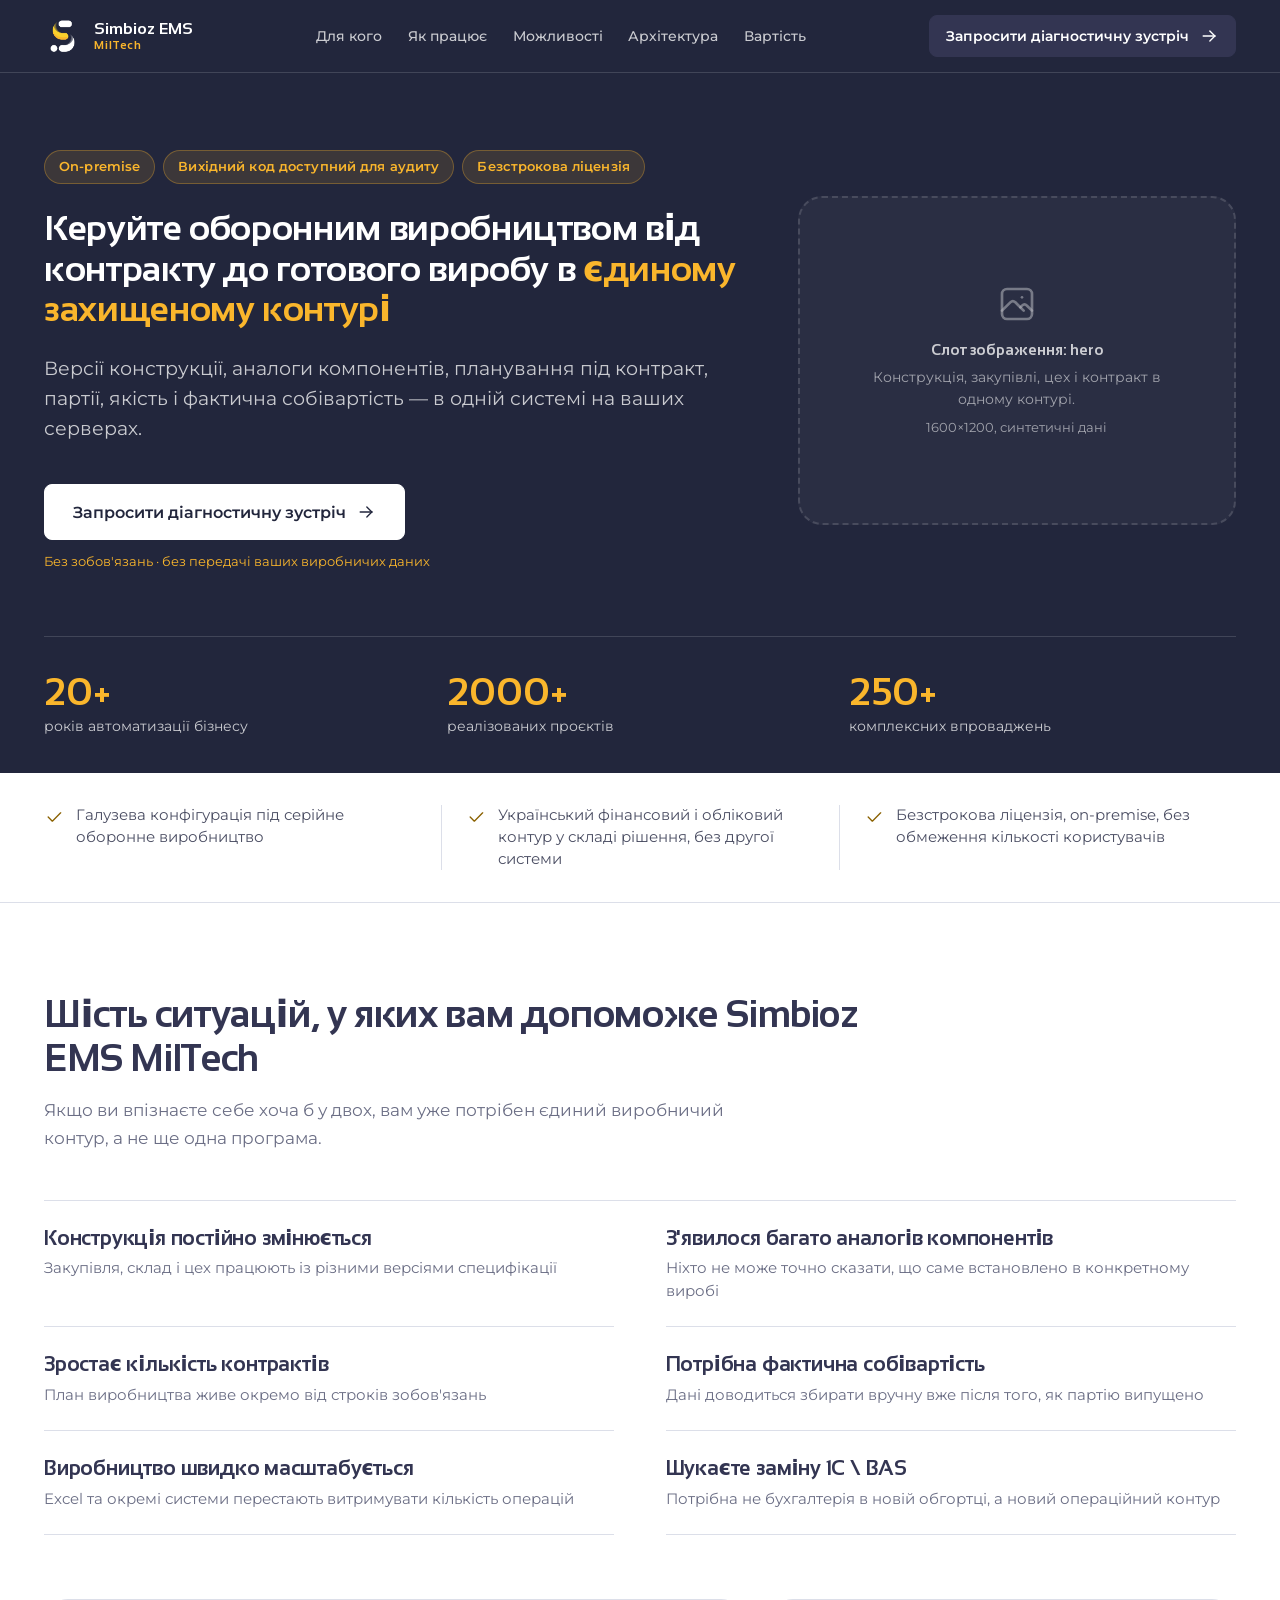
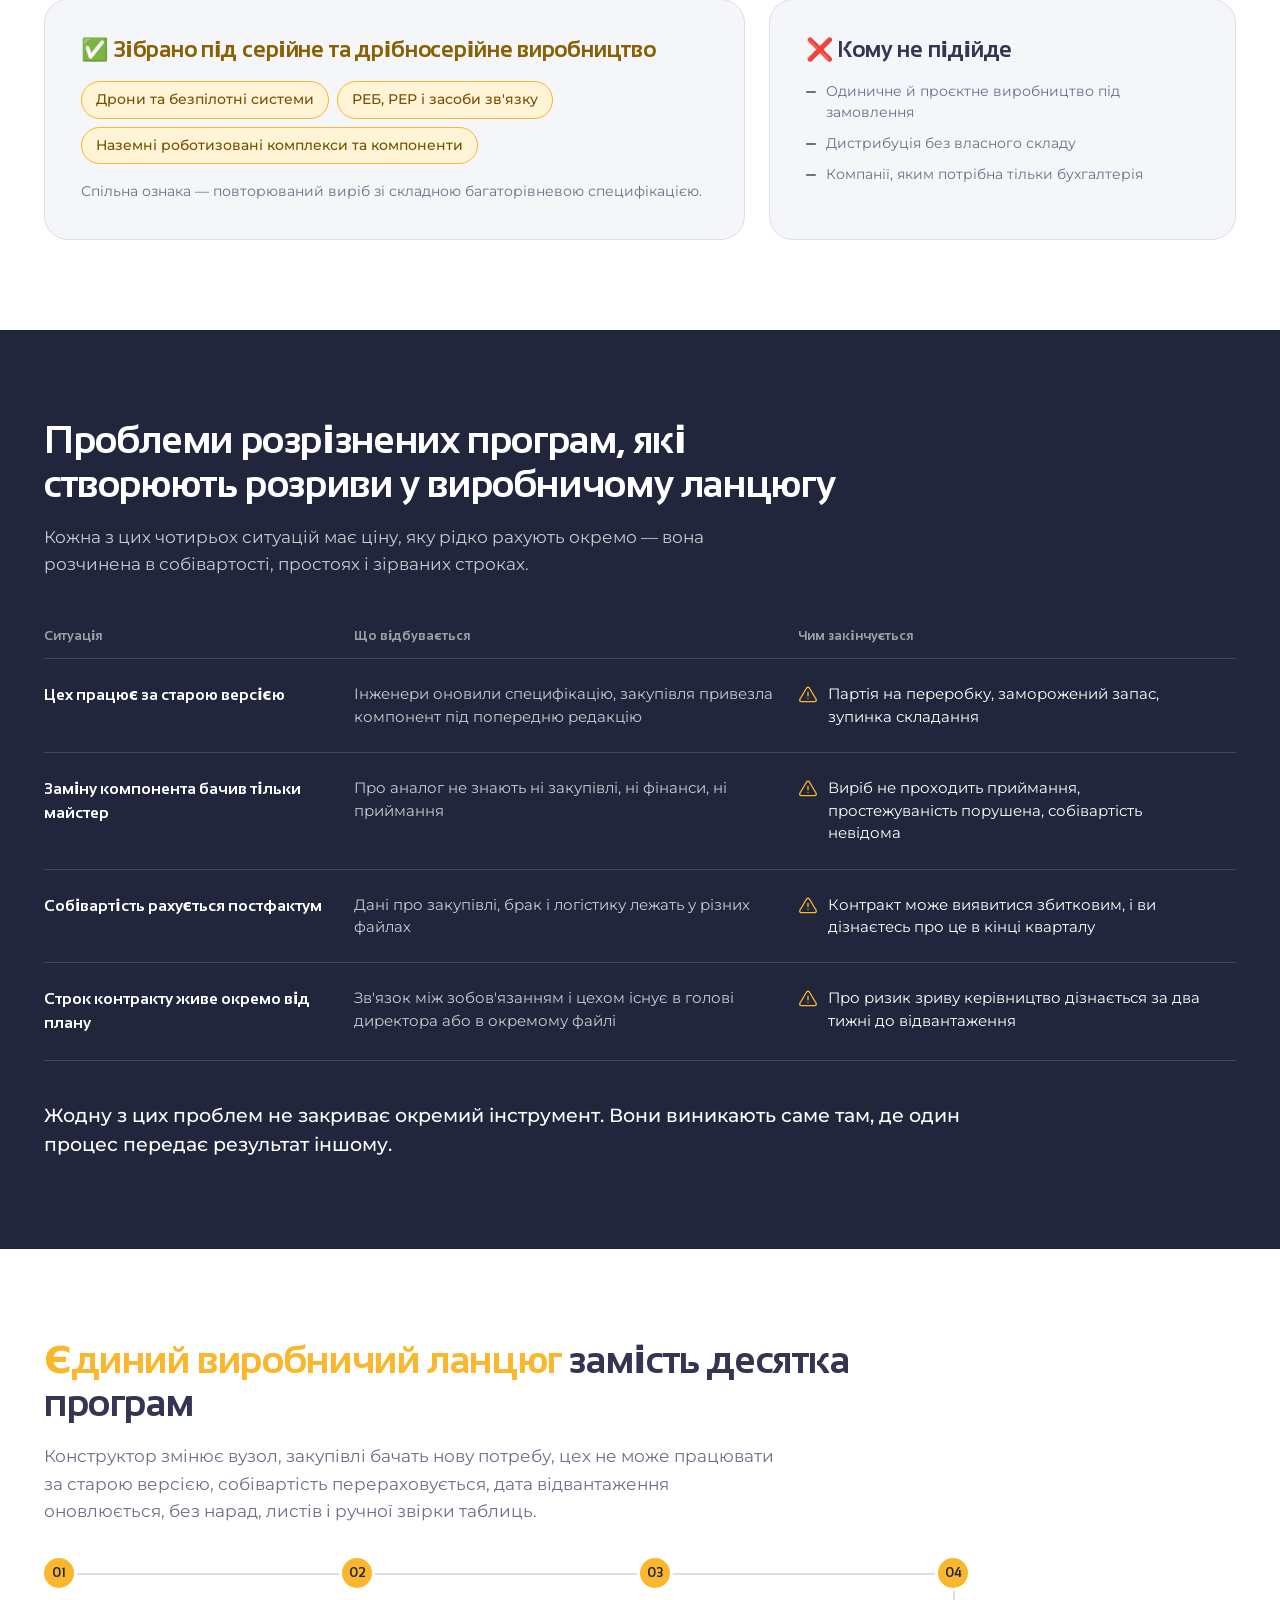
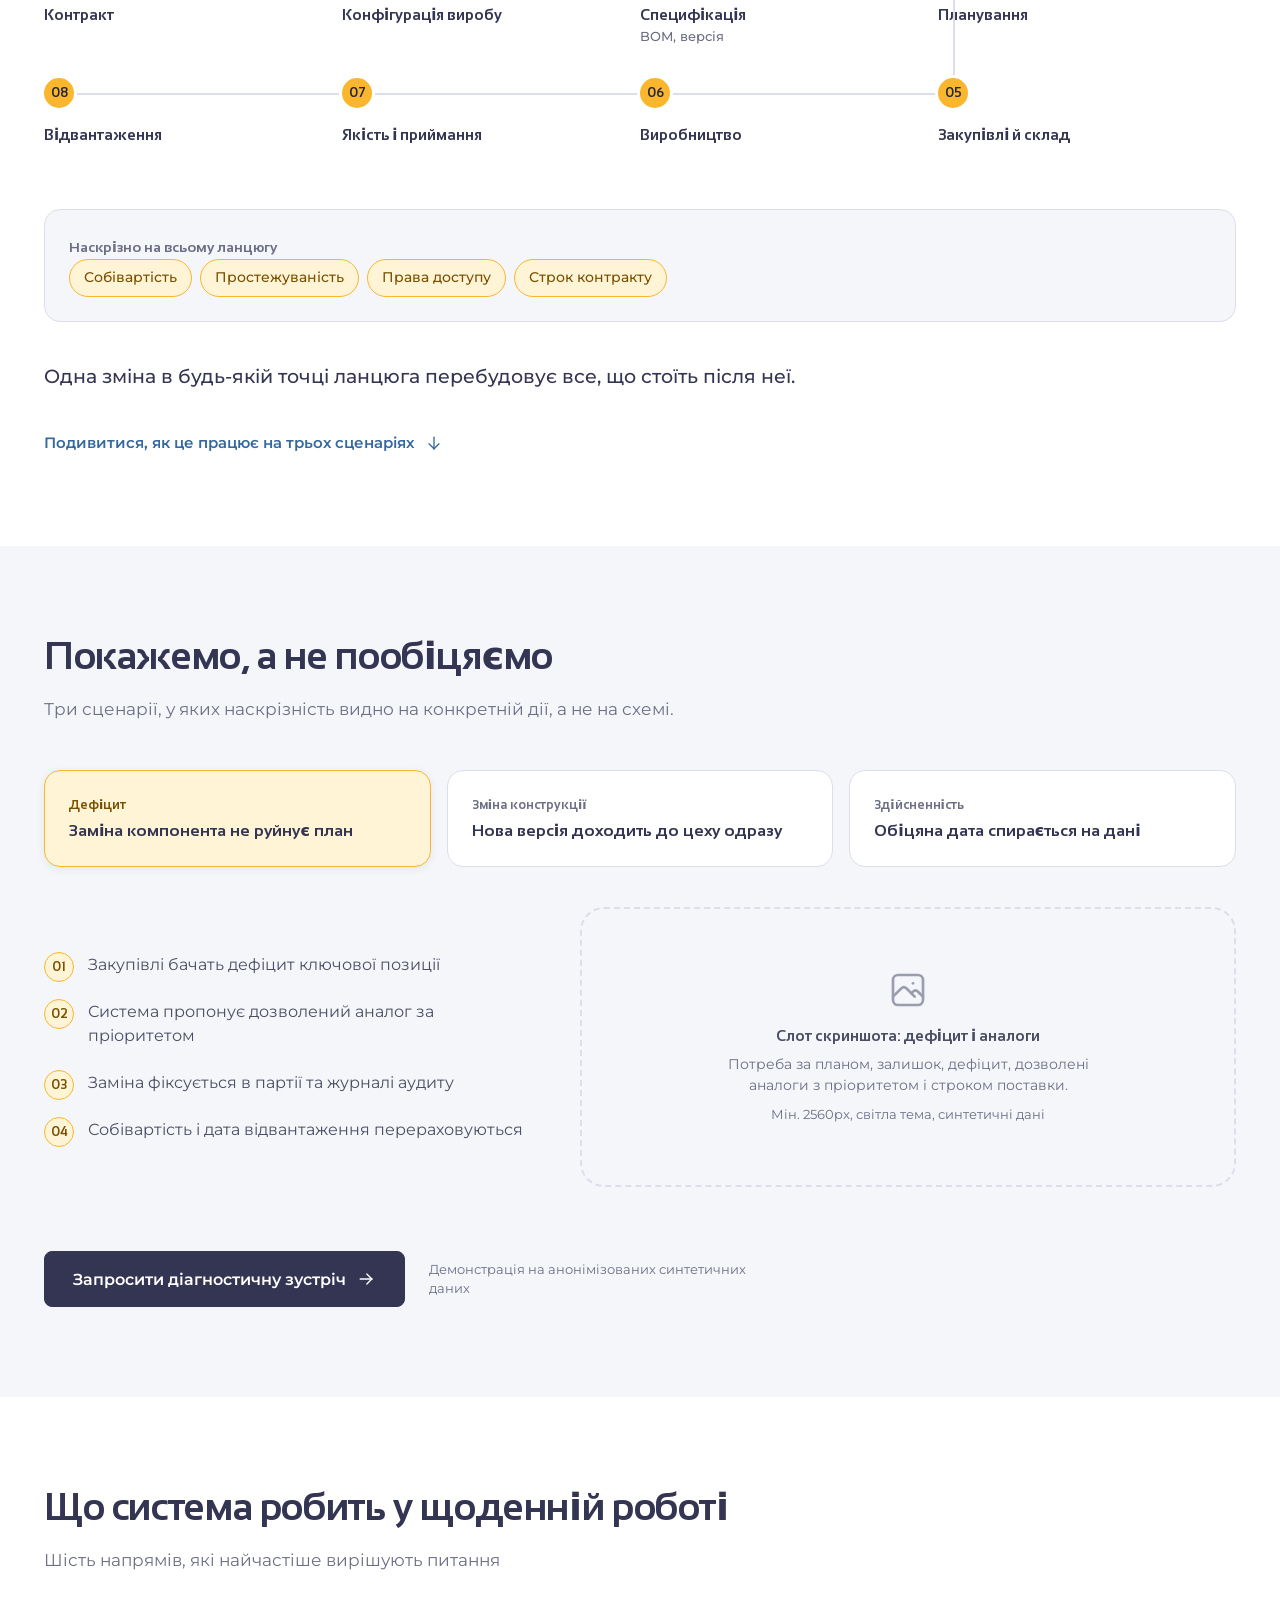
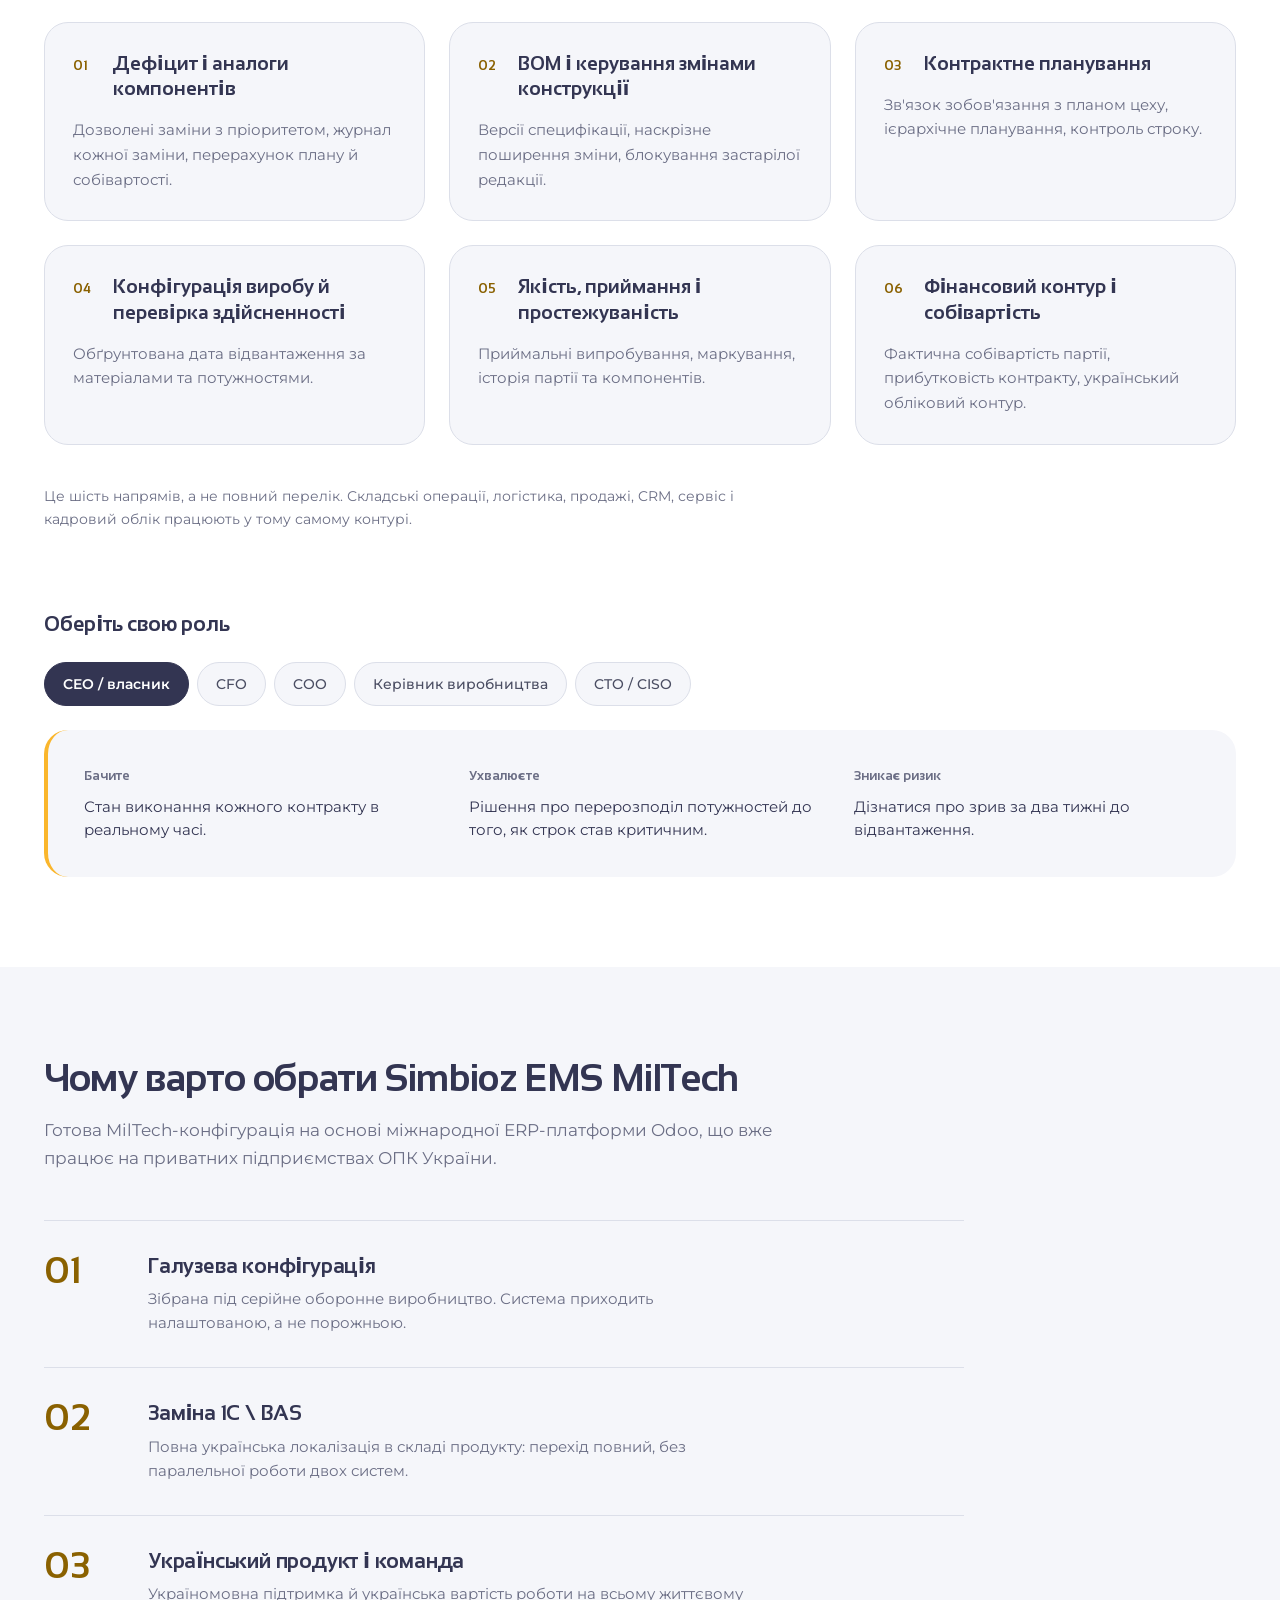
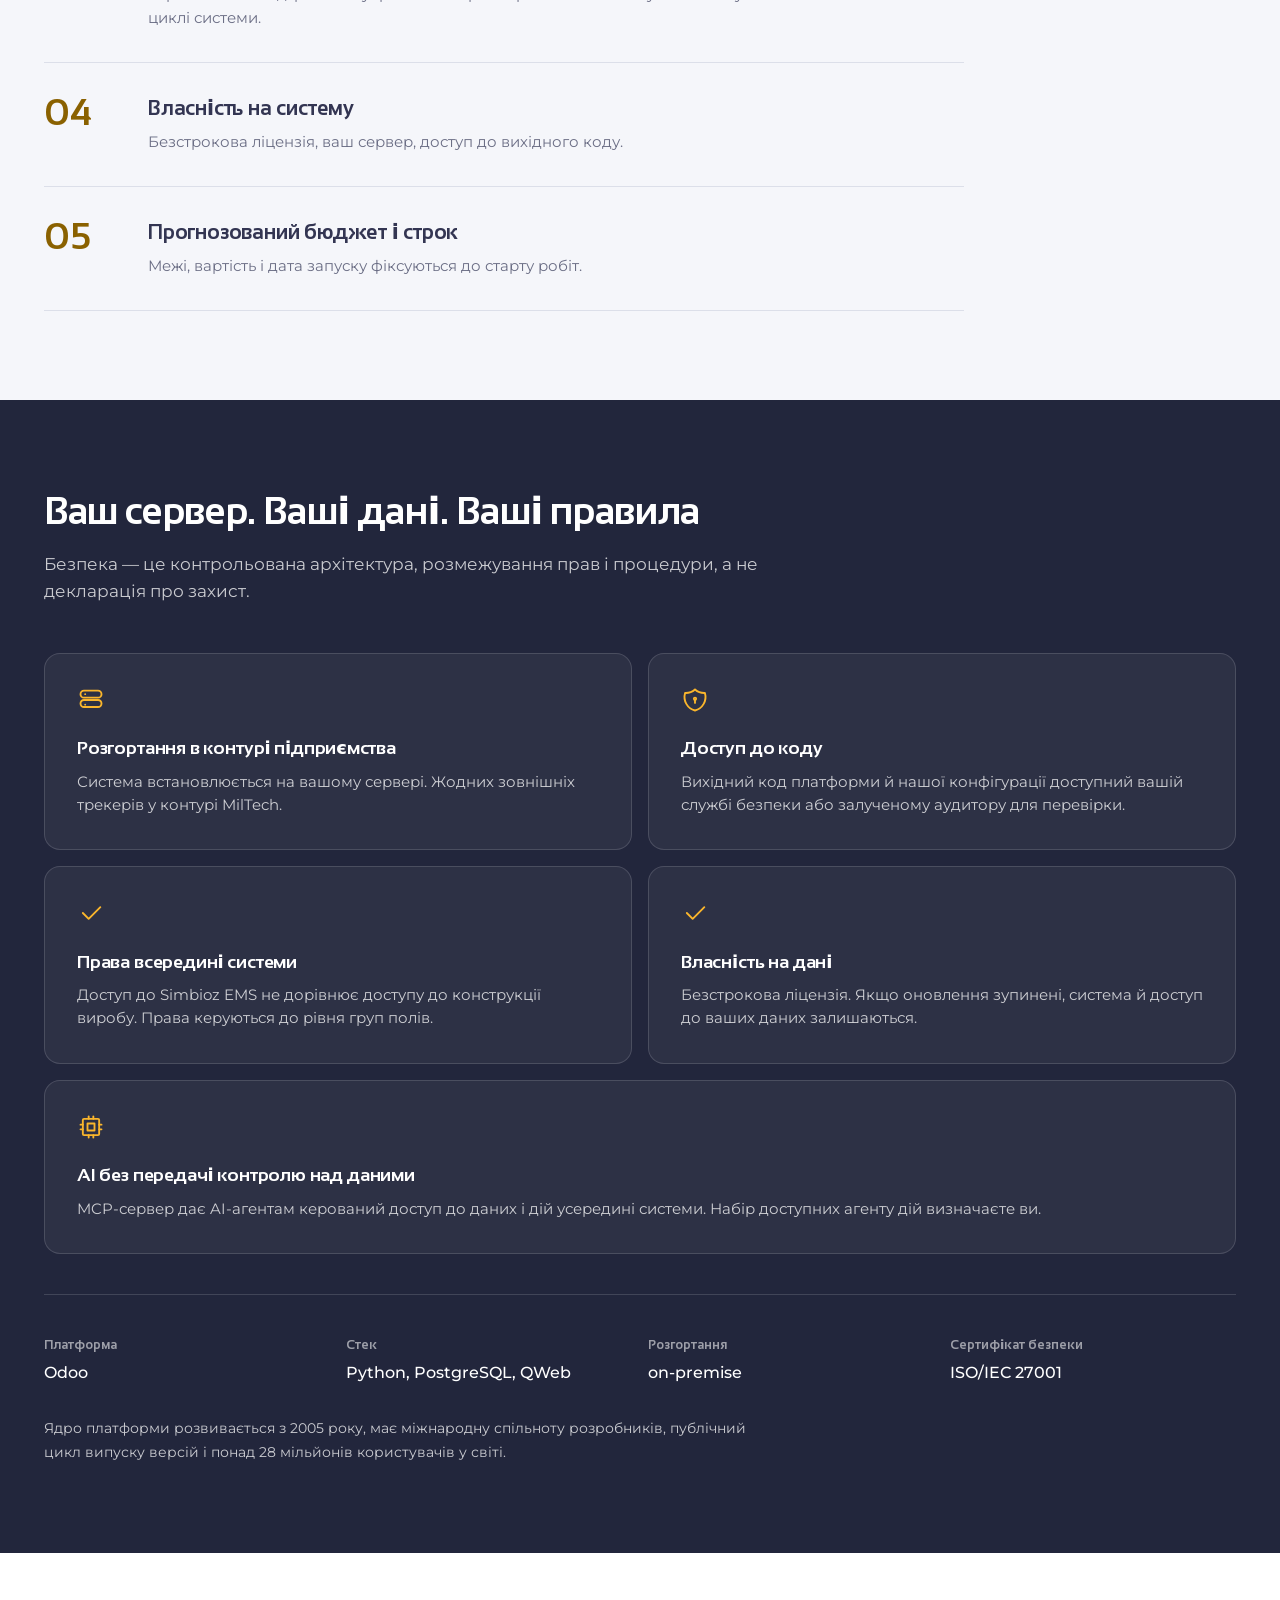
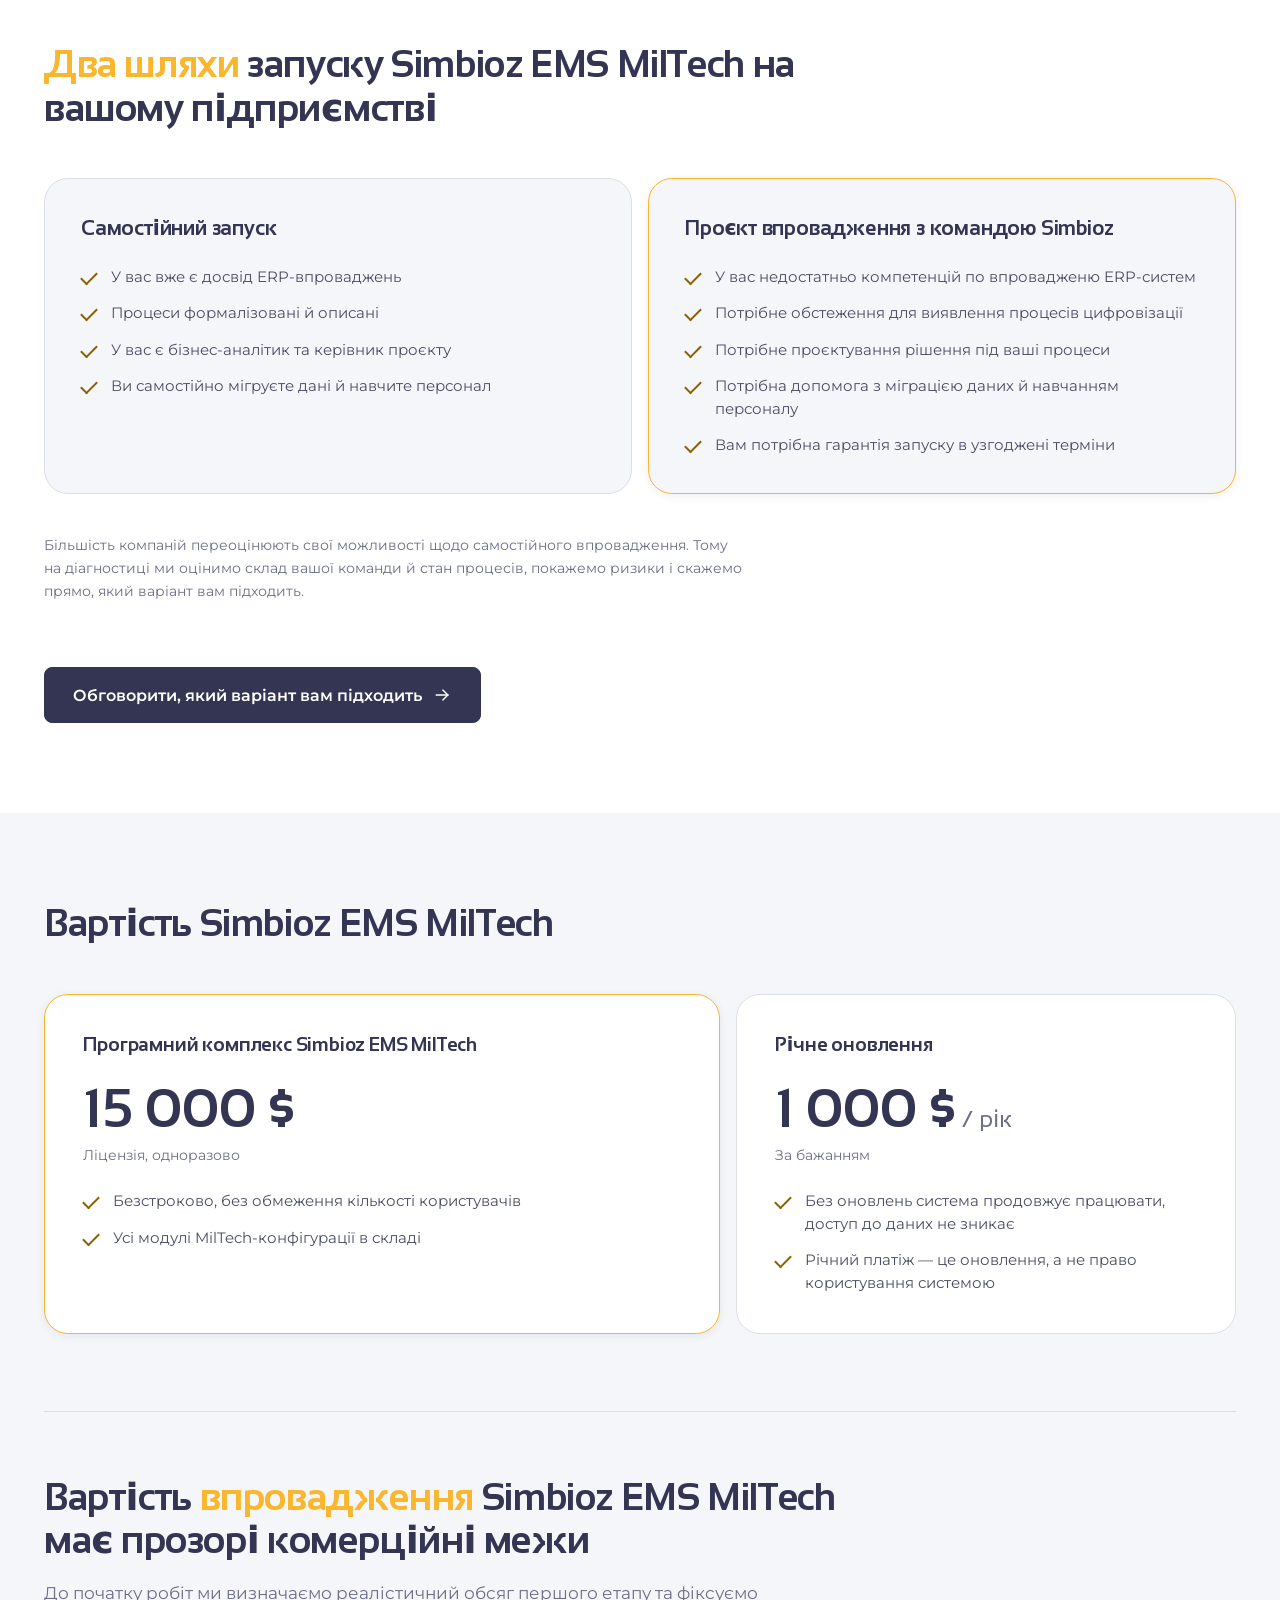
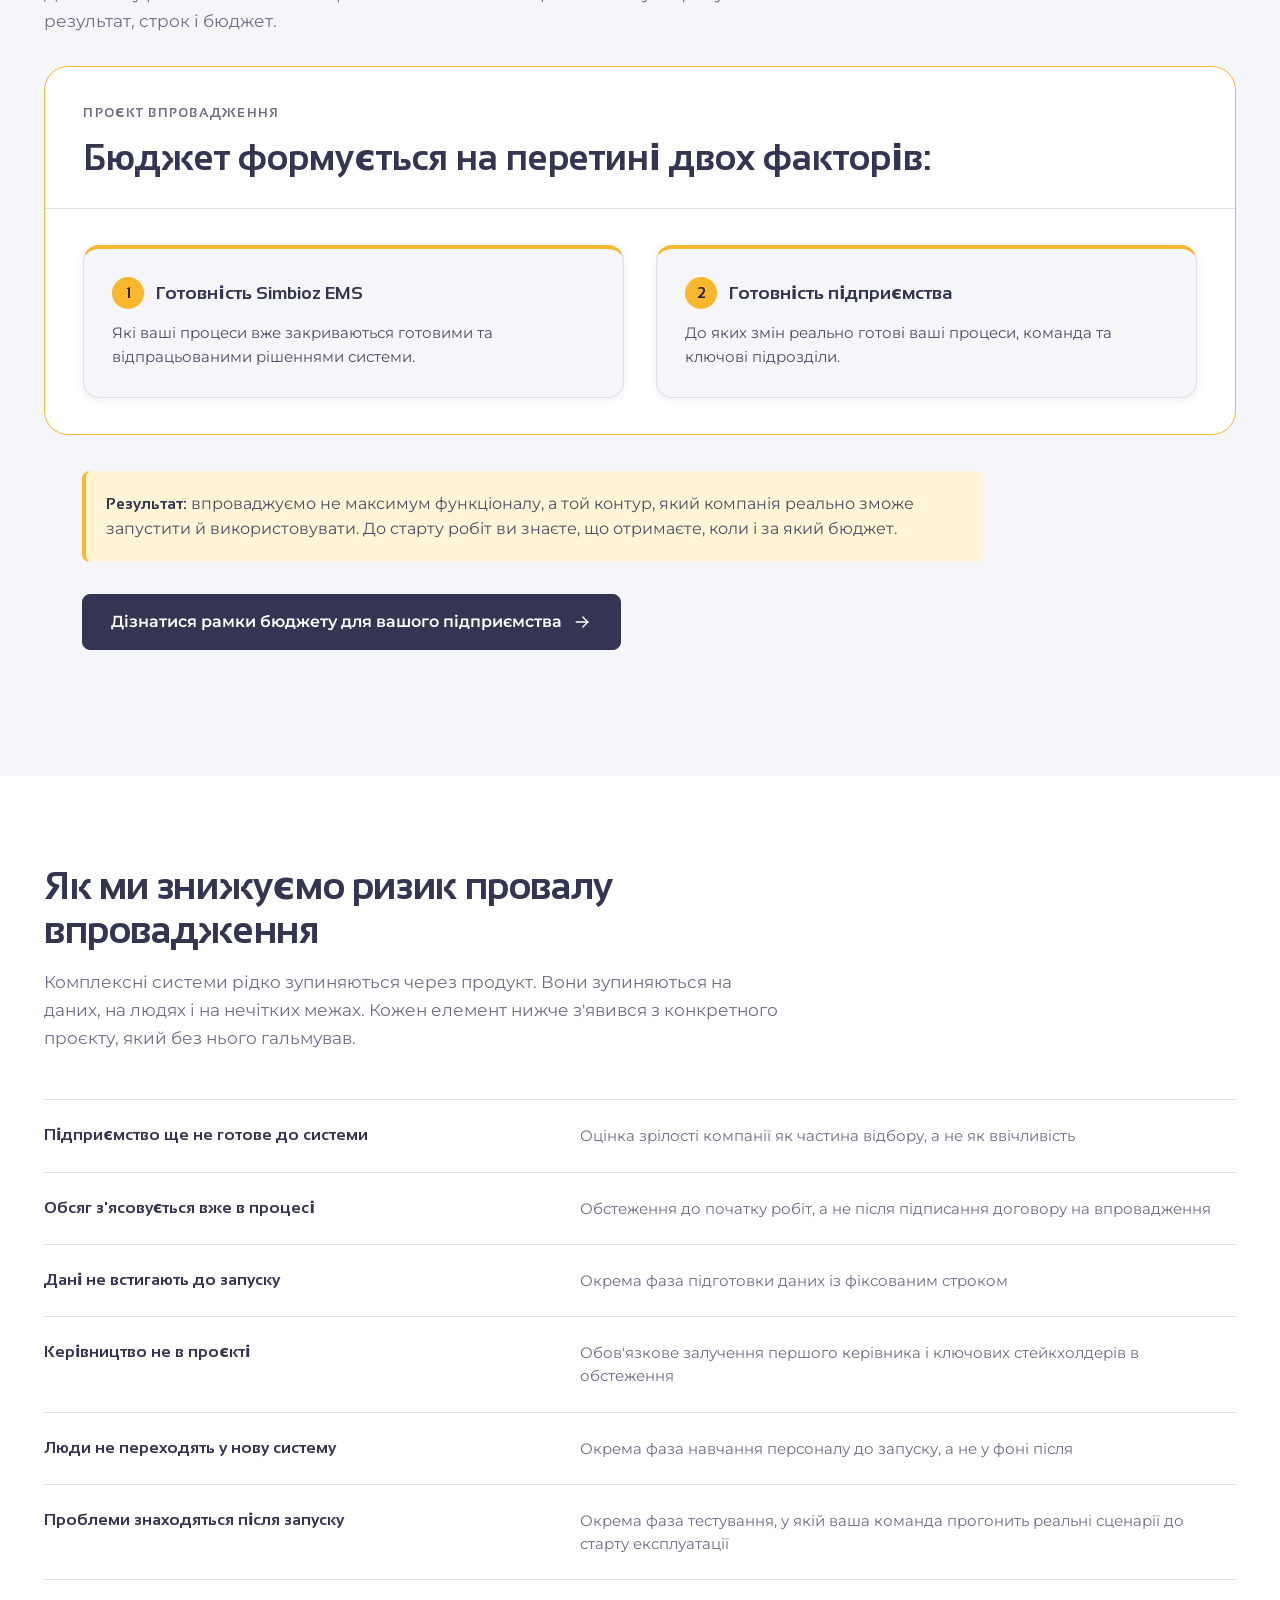
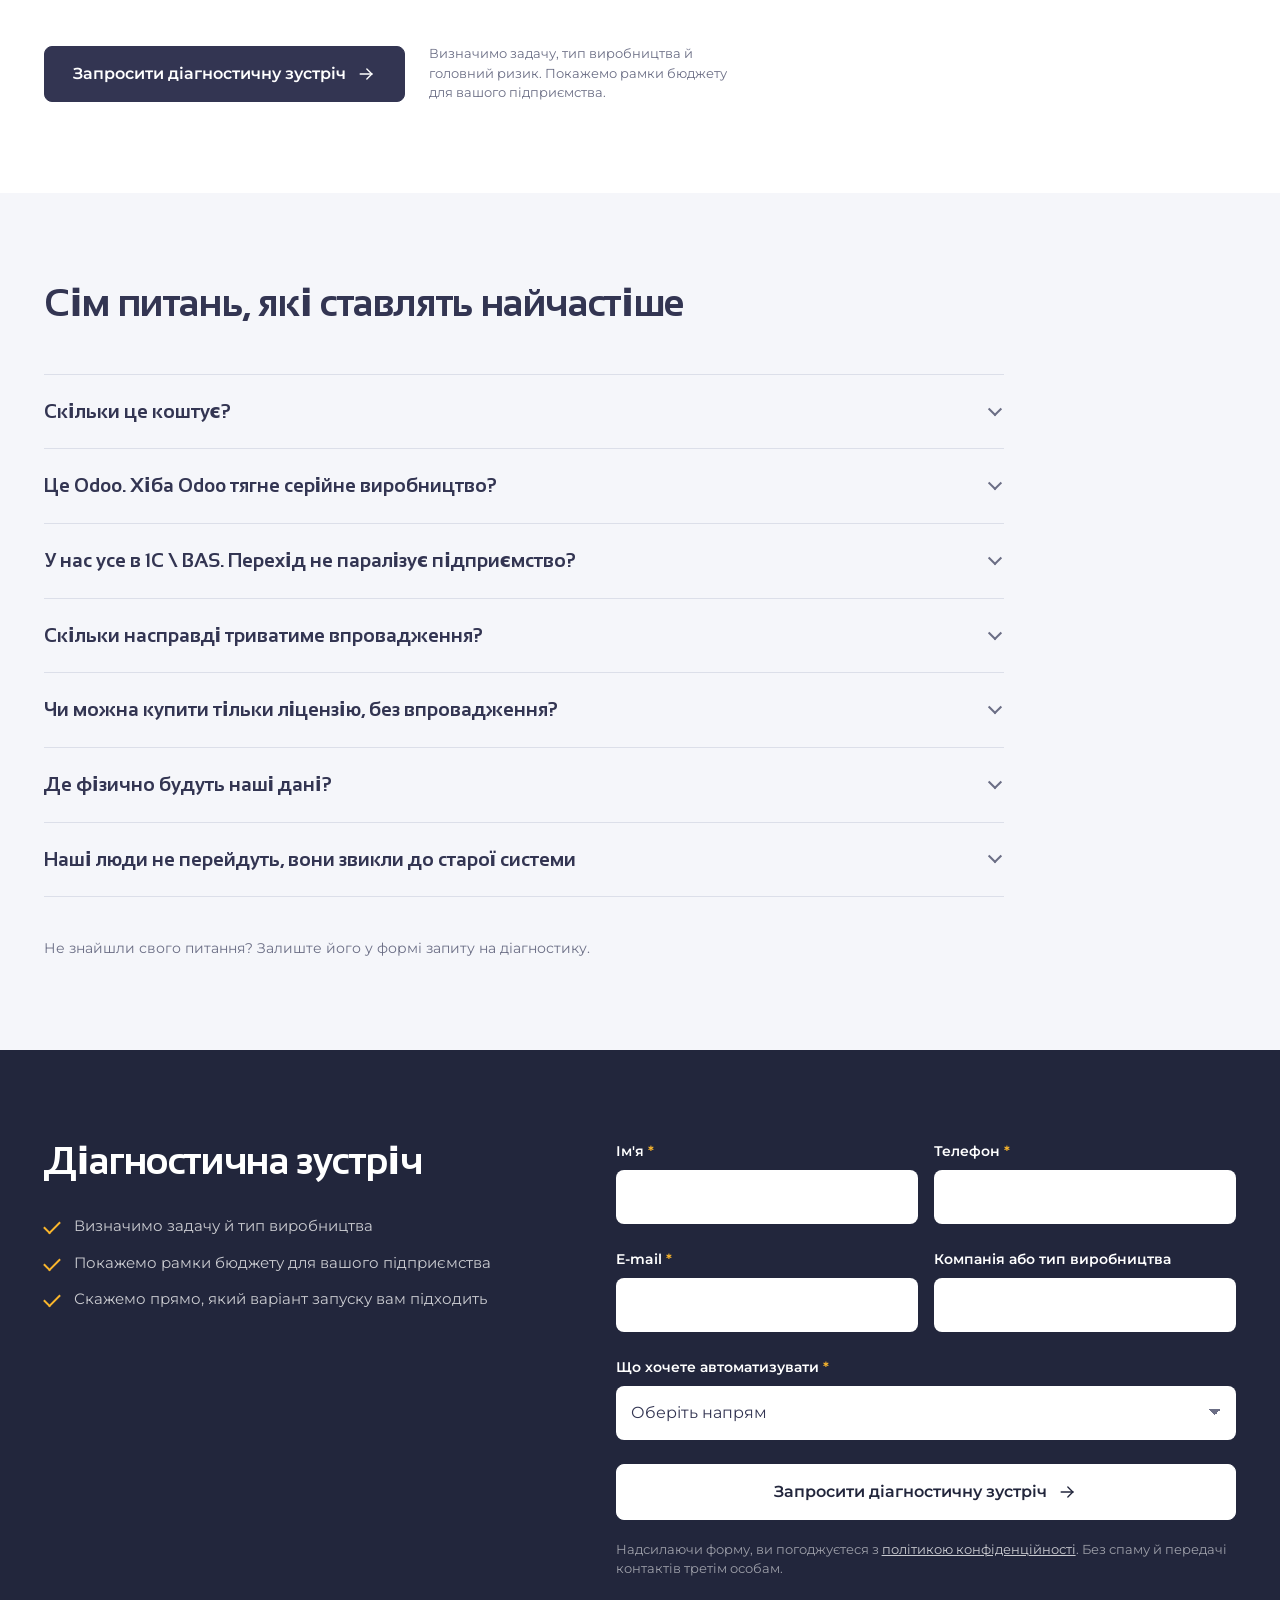
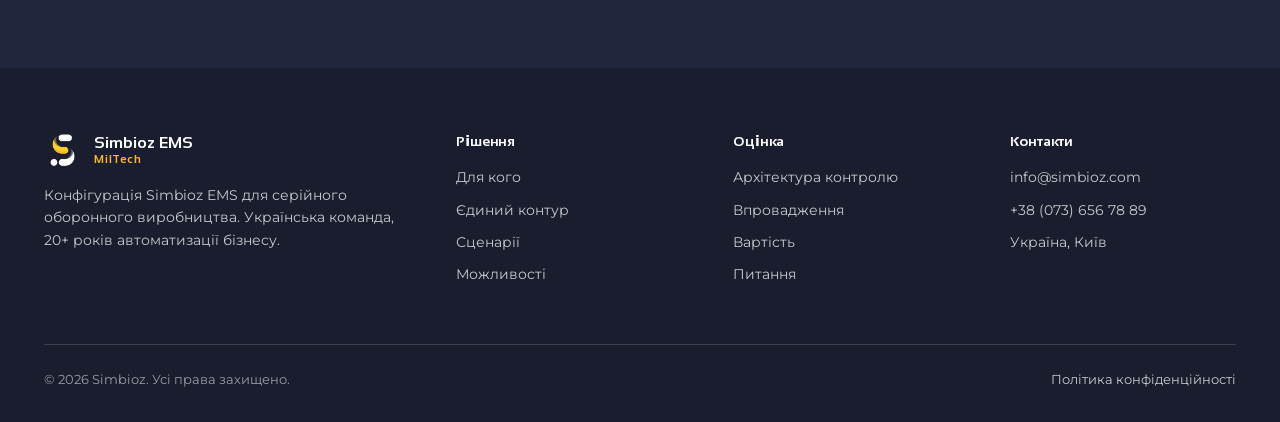
==== commit c14fdd7e: "Update index.html" ====
--- a/lp/index.html
+++ b/lp/index.html
@@ -478,7 +478,7 @@
   <div class="shell">
     <header class="section__head">
       <h2 id="why-title">Чому варто обрати Simbioz EMS MilTech</h2>
-      <p class="section__lead">Готова MilTech-конфігурація для серійного виробництва: від специфікацій і замін компонентів до партій, маршрутів і контрактних строків.</p>
+      <p class="section__lead">Готова MilTech-конфігурація на основі міжнародної ERP-платформи Odoo, що вже працює на приватних підприємствах ОПК України.</p>
     </header>
 
     <ol class="args reveal-group">
@@ -579,21 +579,20 @@
       <article class="choice__col">
         <h3>Самостійний запуск</h3>
         <ul class="check-list">
-          <li>Усередині вже є досвід ERP-впроваджень</li>
+          <li>У вас вже є досвід ERP-впроваджень</li>
           <li>Процеси формалізовані й описані</li>
-          <li>Є власний бізнес-аналітик або керівник проєкту</li>
-          <li>Команда сама мігрує дані й навчає персонал</li>
-          <li>Строк запуску не критичний</li>
+          <li>У вас є бізнес-аналітик та керівник проєкту</li>
+          <li>Ви самостійно мігруєте дані й навчите персонал</li>
         </ul>
       </article>
       <article class="choice__col choice__col--accent">
         <h3>Проєкт впровадження з командою Simbioz</h3>
         <ul class="check-list">
-          <li>ERP-компетенцій усередині недостатньо</li>
-          <li>Потрібне обстеження, щоб зрозуміти, що автоматизувати</li>
+          <li>У вас недостатньо компетенцій по впровадженю ERP-систем</li>
+          <li>Потрібне обстеження для виявлення процесів цифровізації</li>
           <li>Потрібне проєктування рішення під ваші процеси</li>
-          <li>Міграцію й навчання веде команда впровадження</li>
-          <li>Є дата, до якої система має працювати</li>
+          <li>Потрібна допомога з міграцією даних й навчанням персоналу</li>
+          <li>Вам потрібна гарантія запуску в узгоджені терміни</li>
         </ul>
       </article>
     </div>
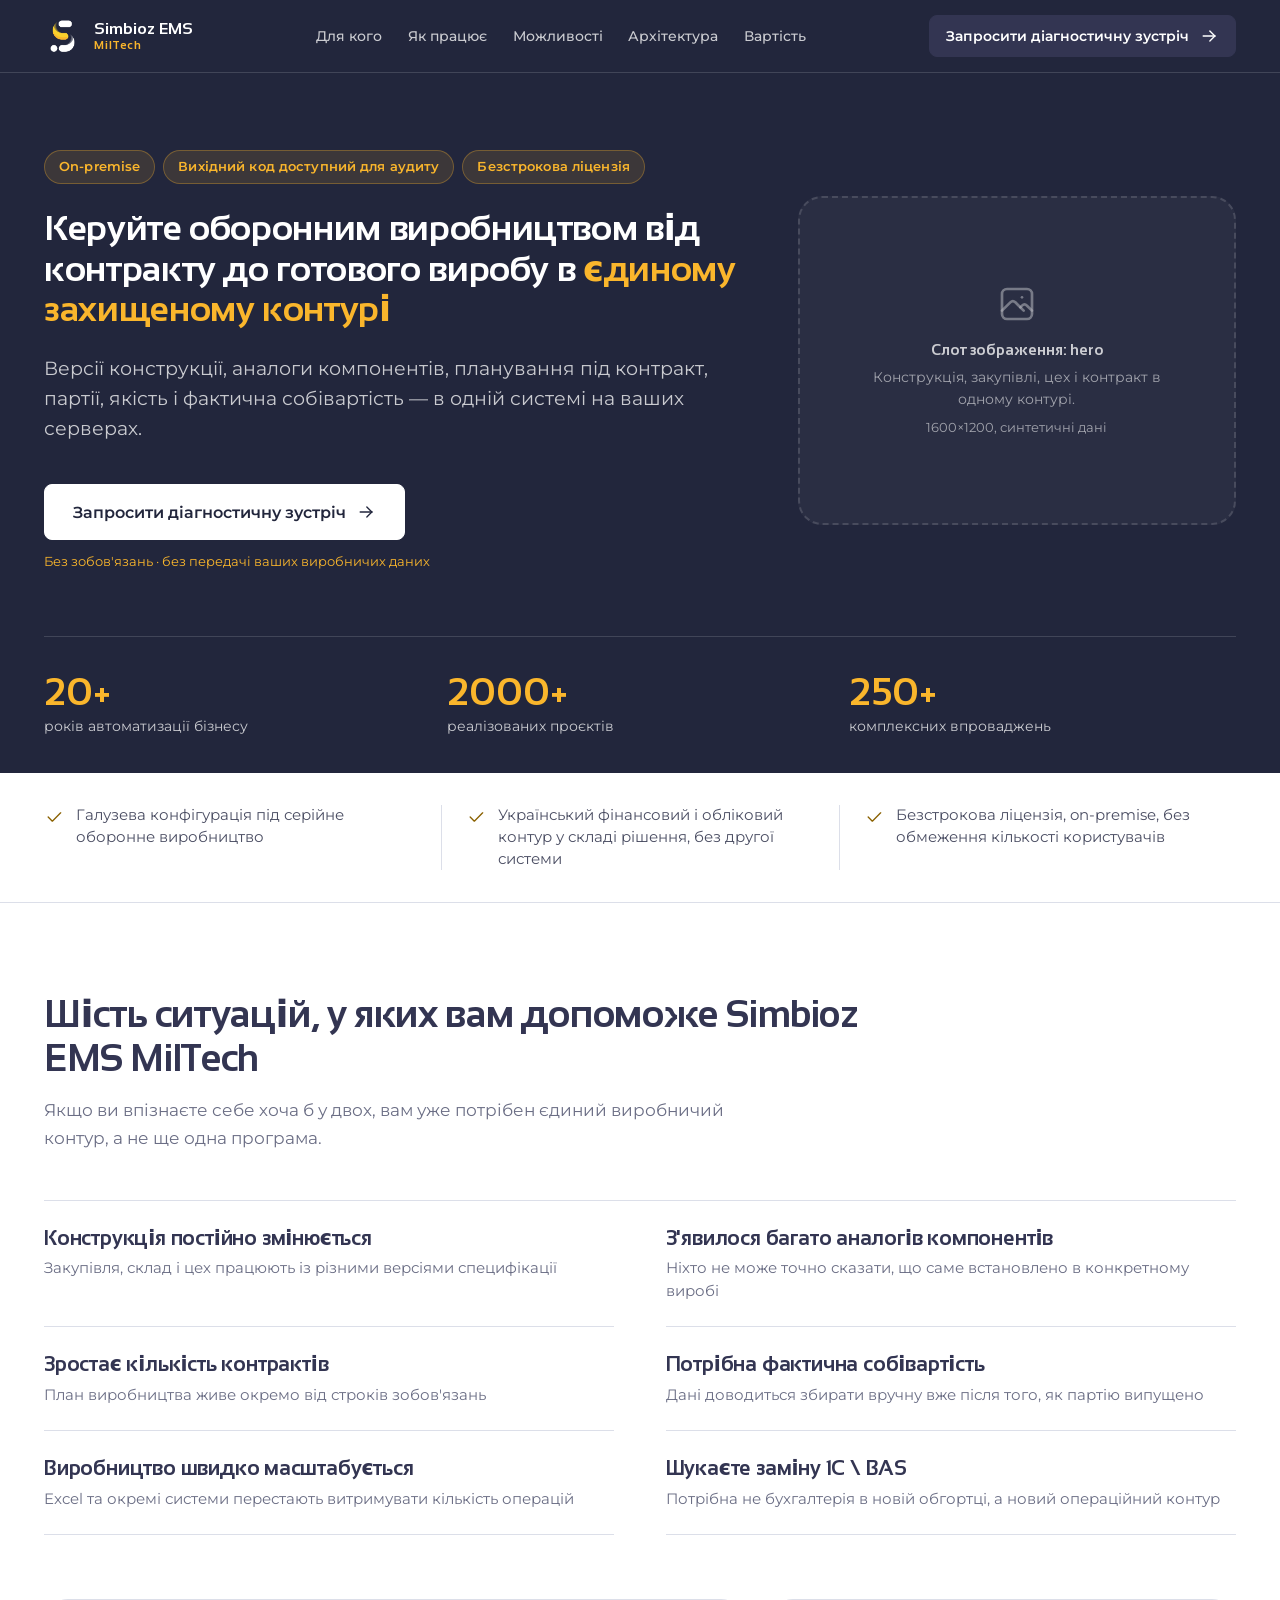
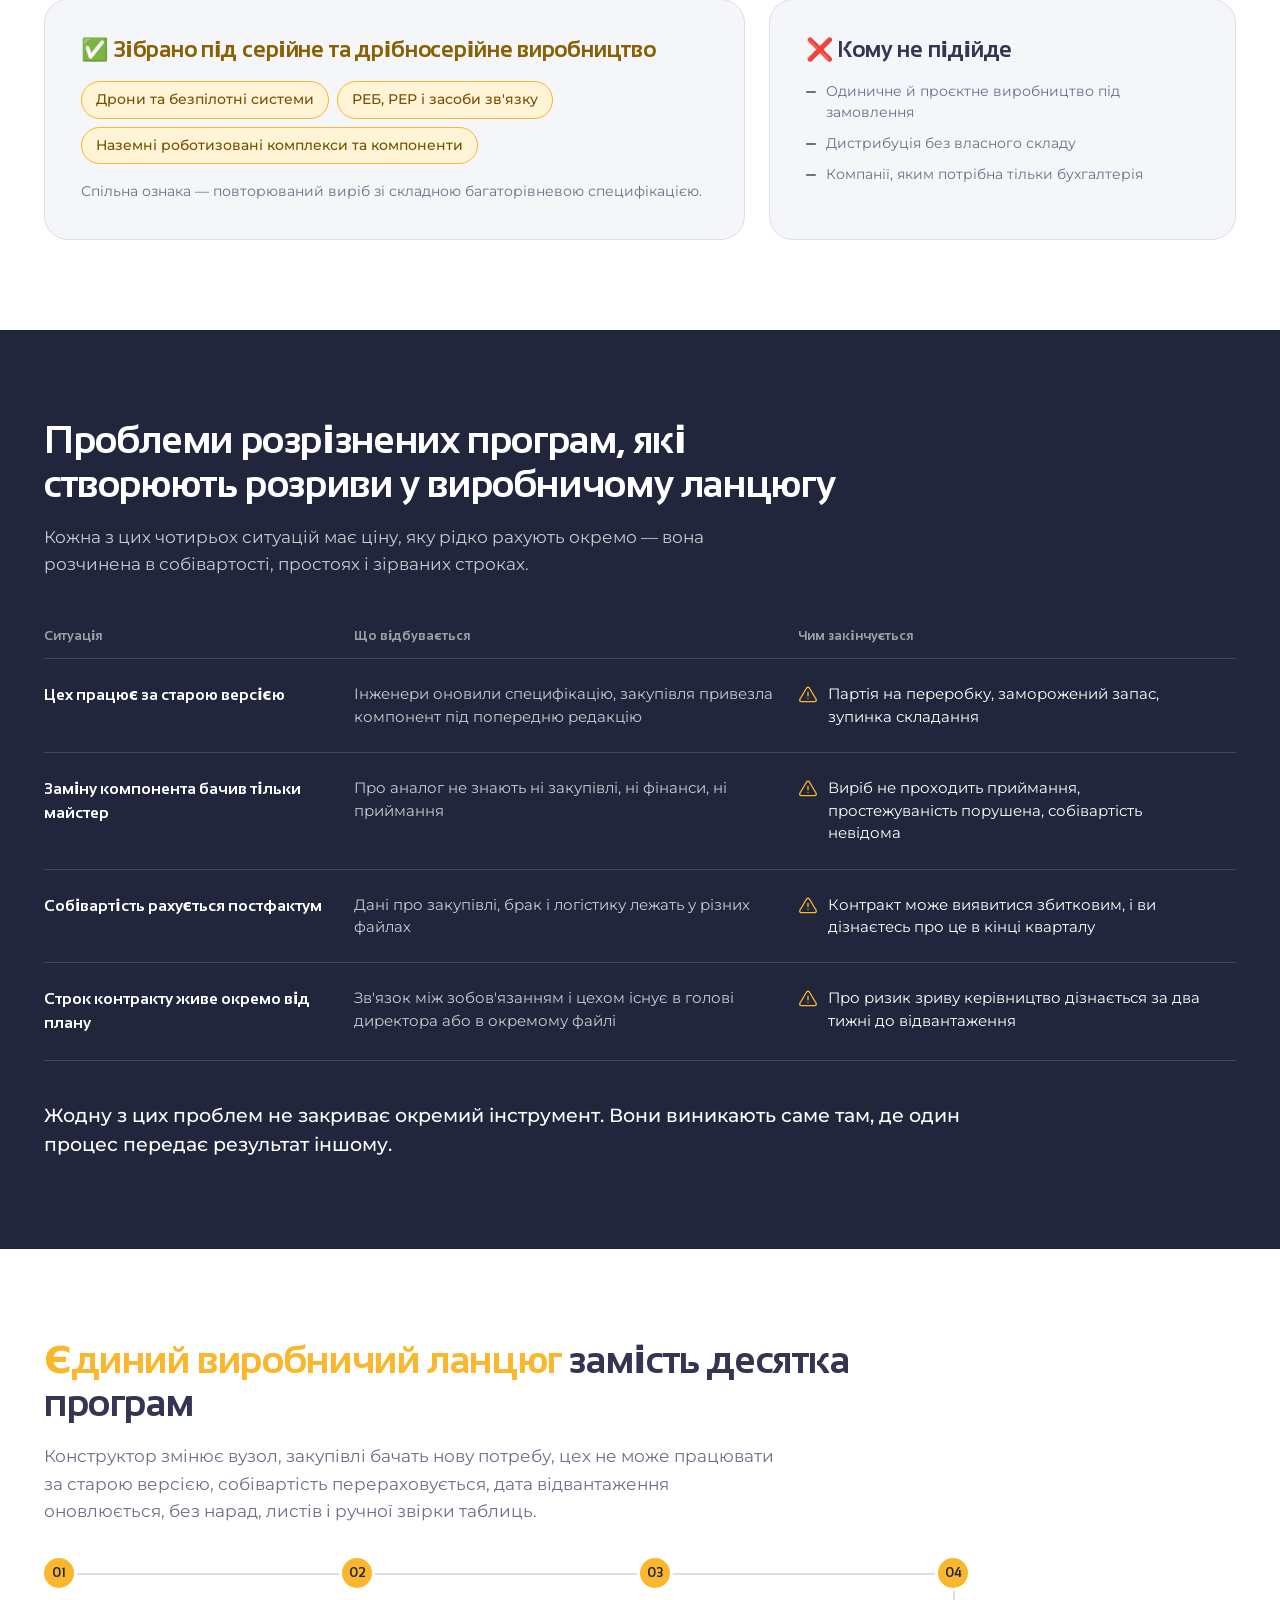
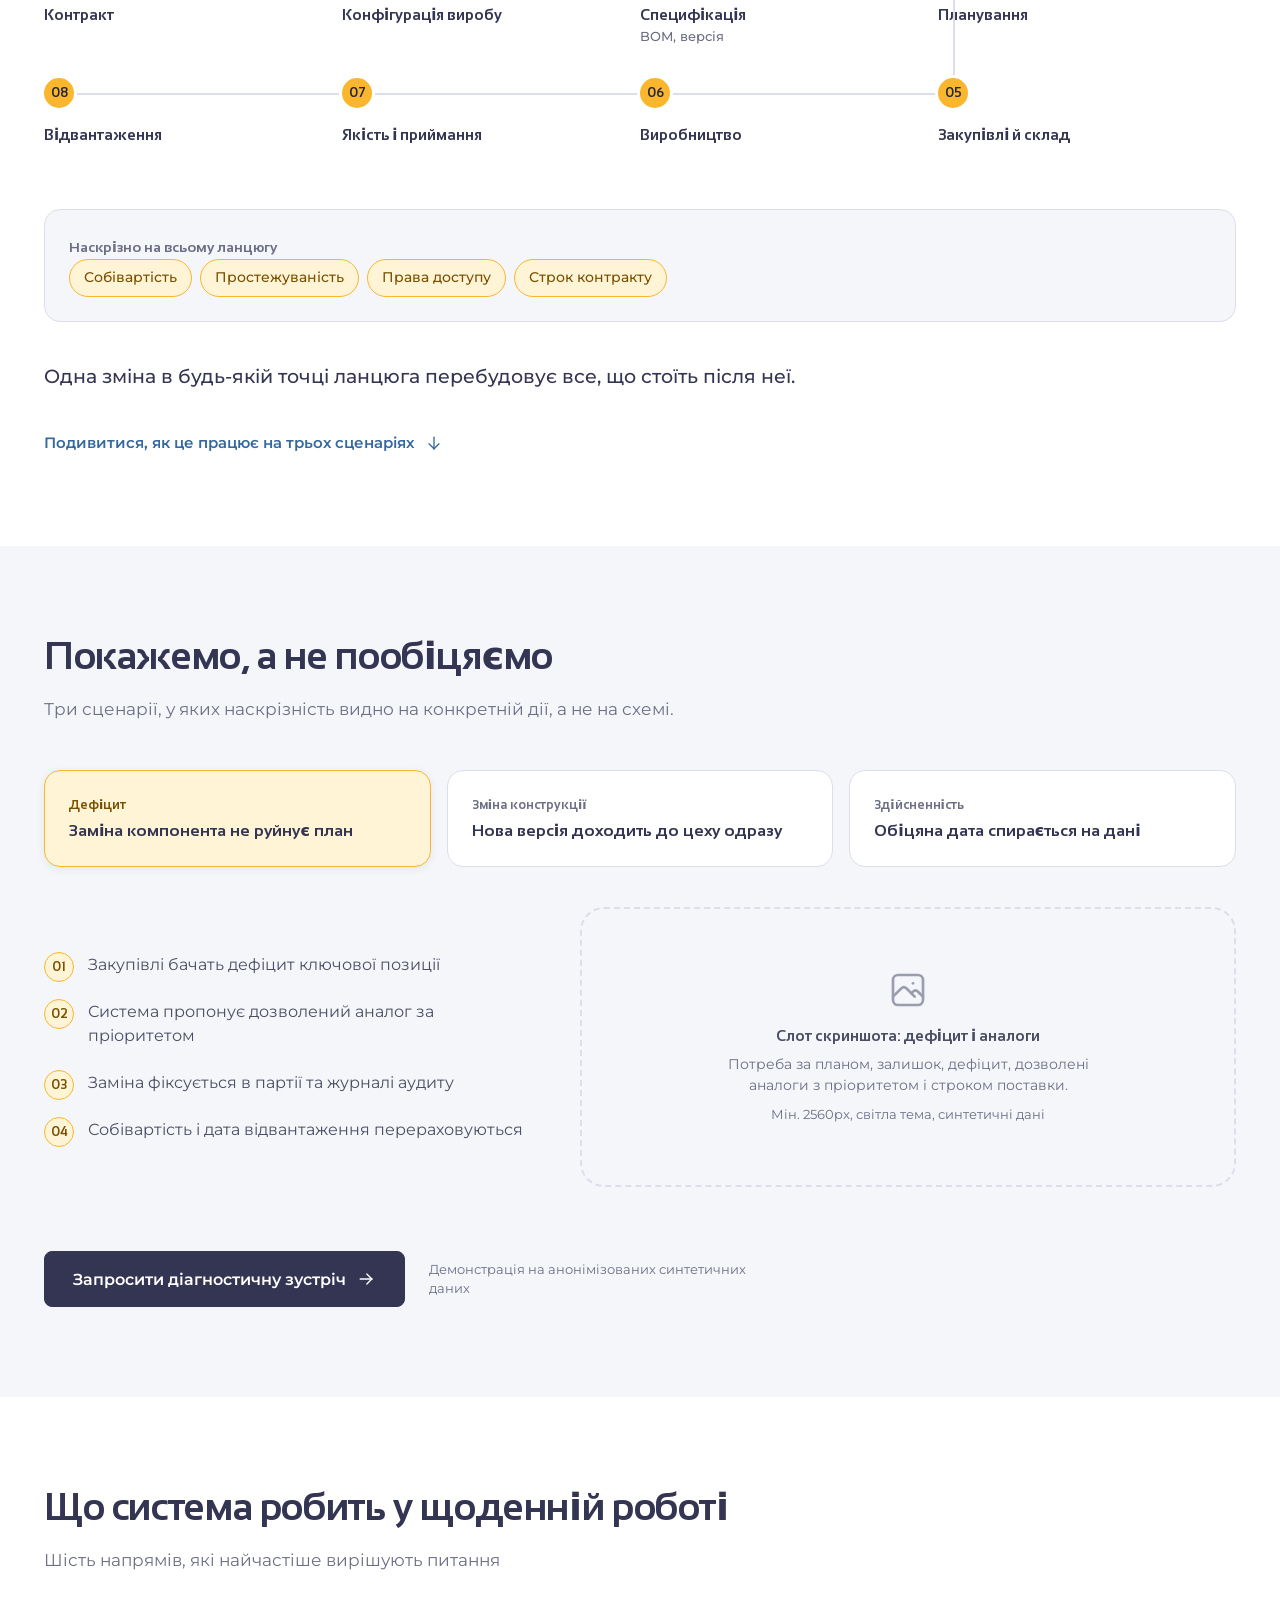
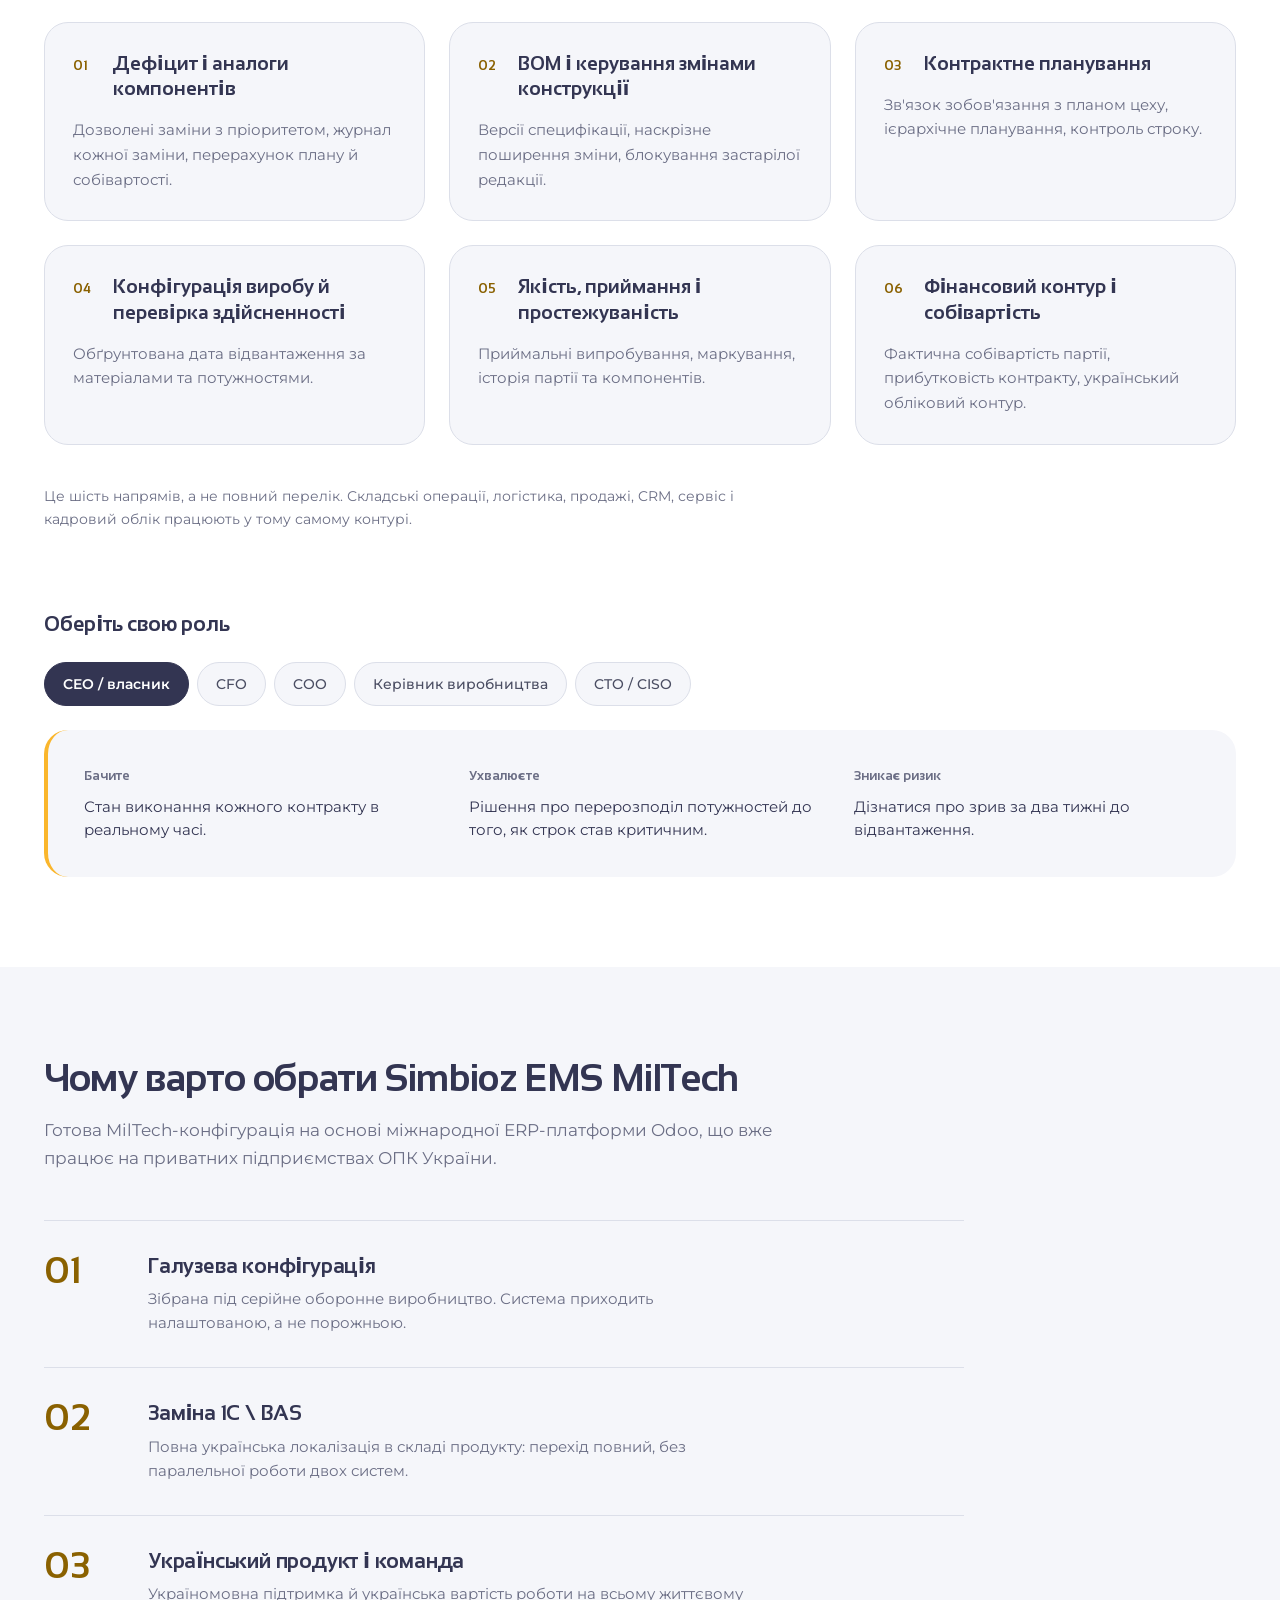
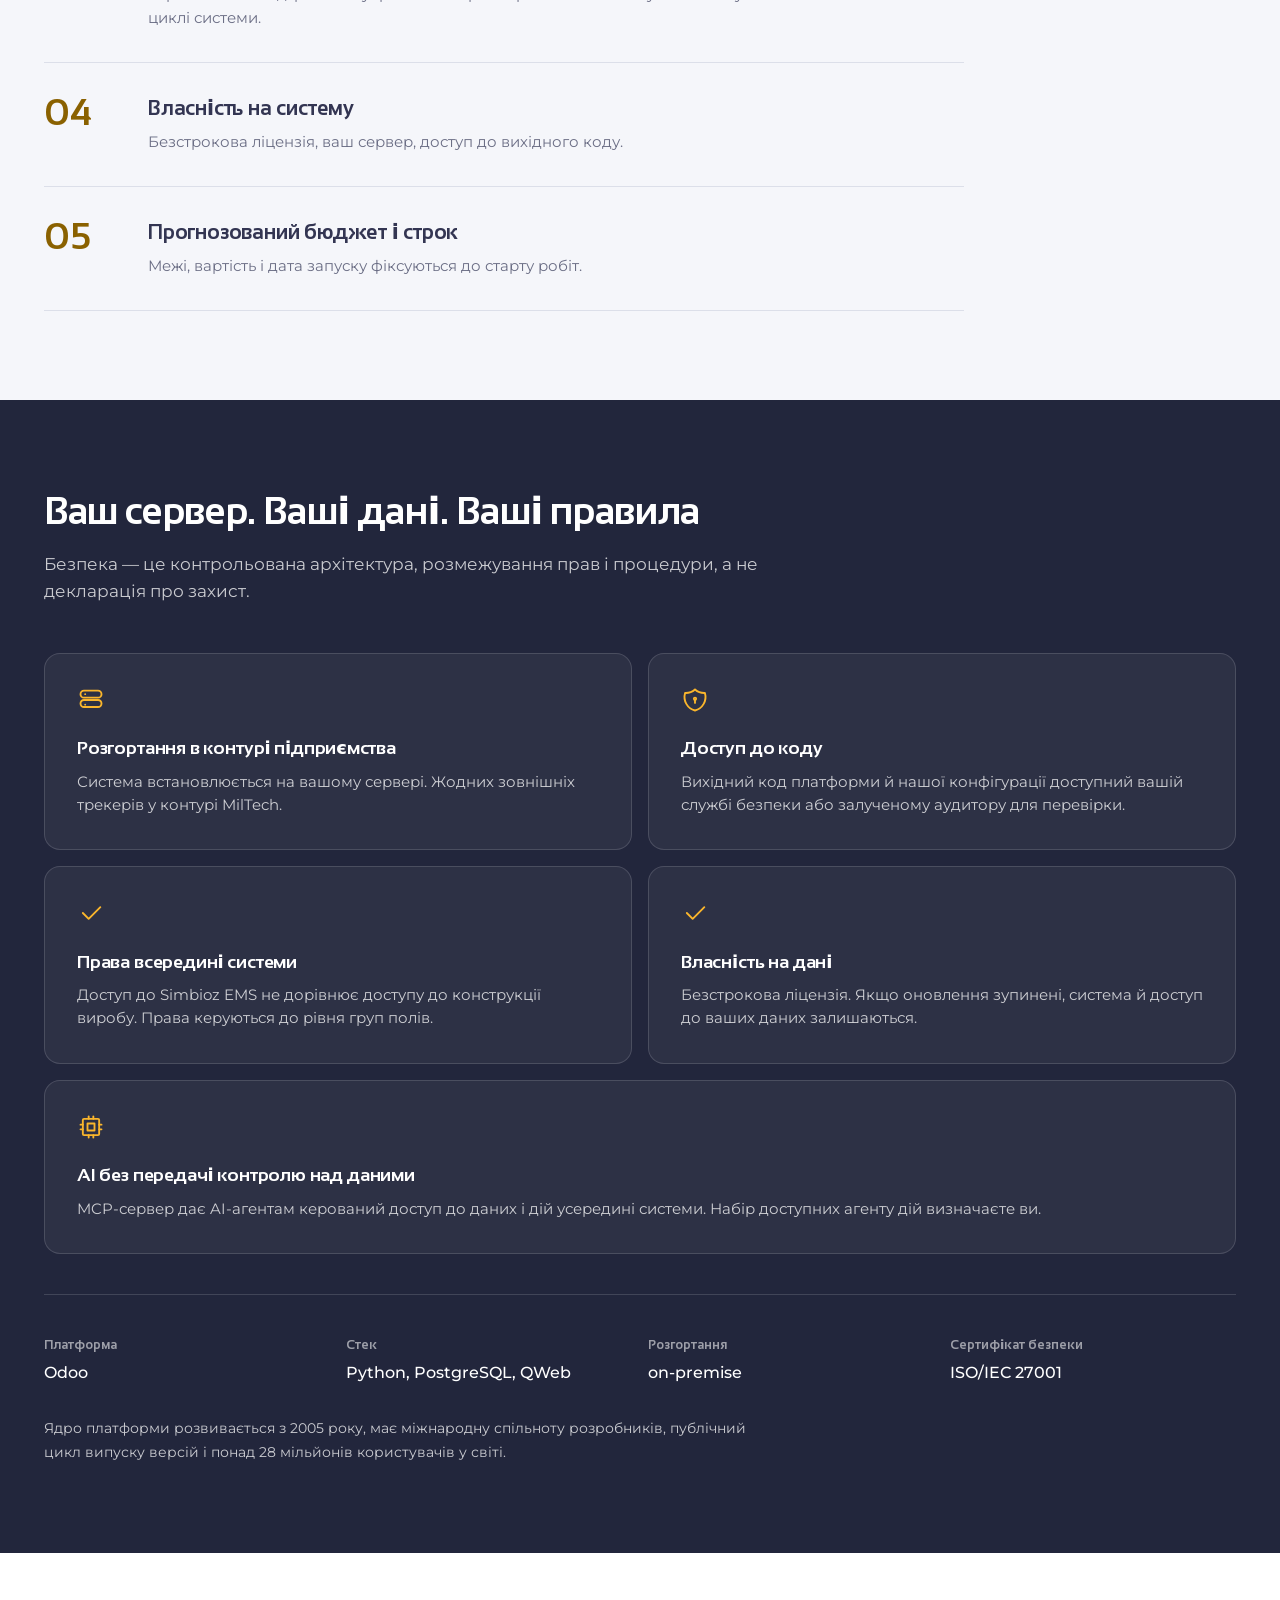
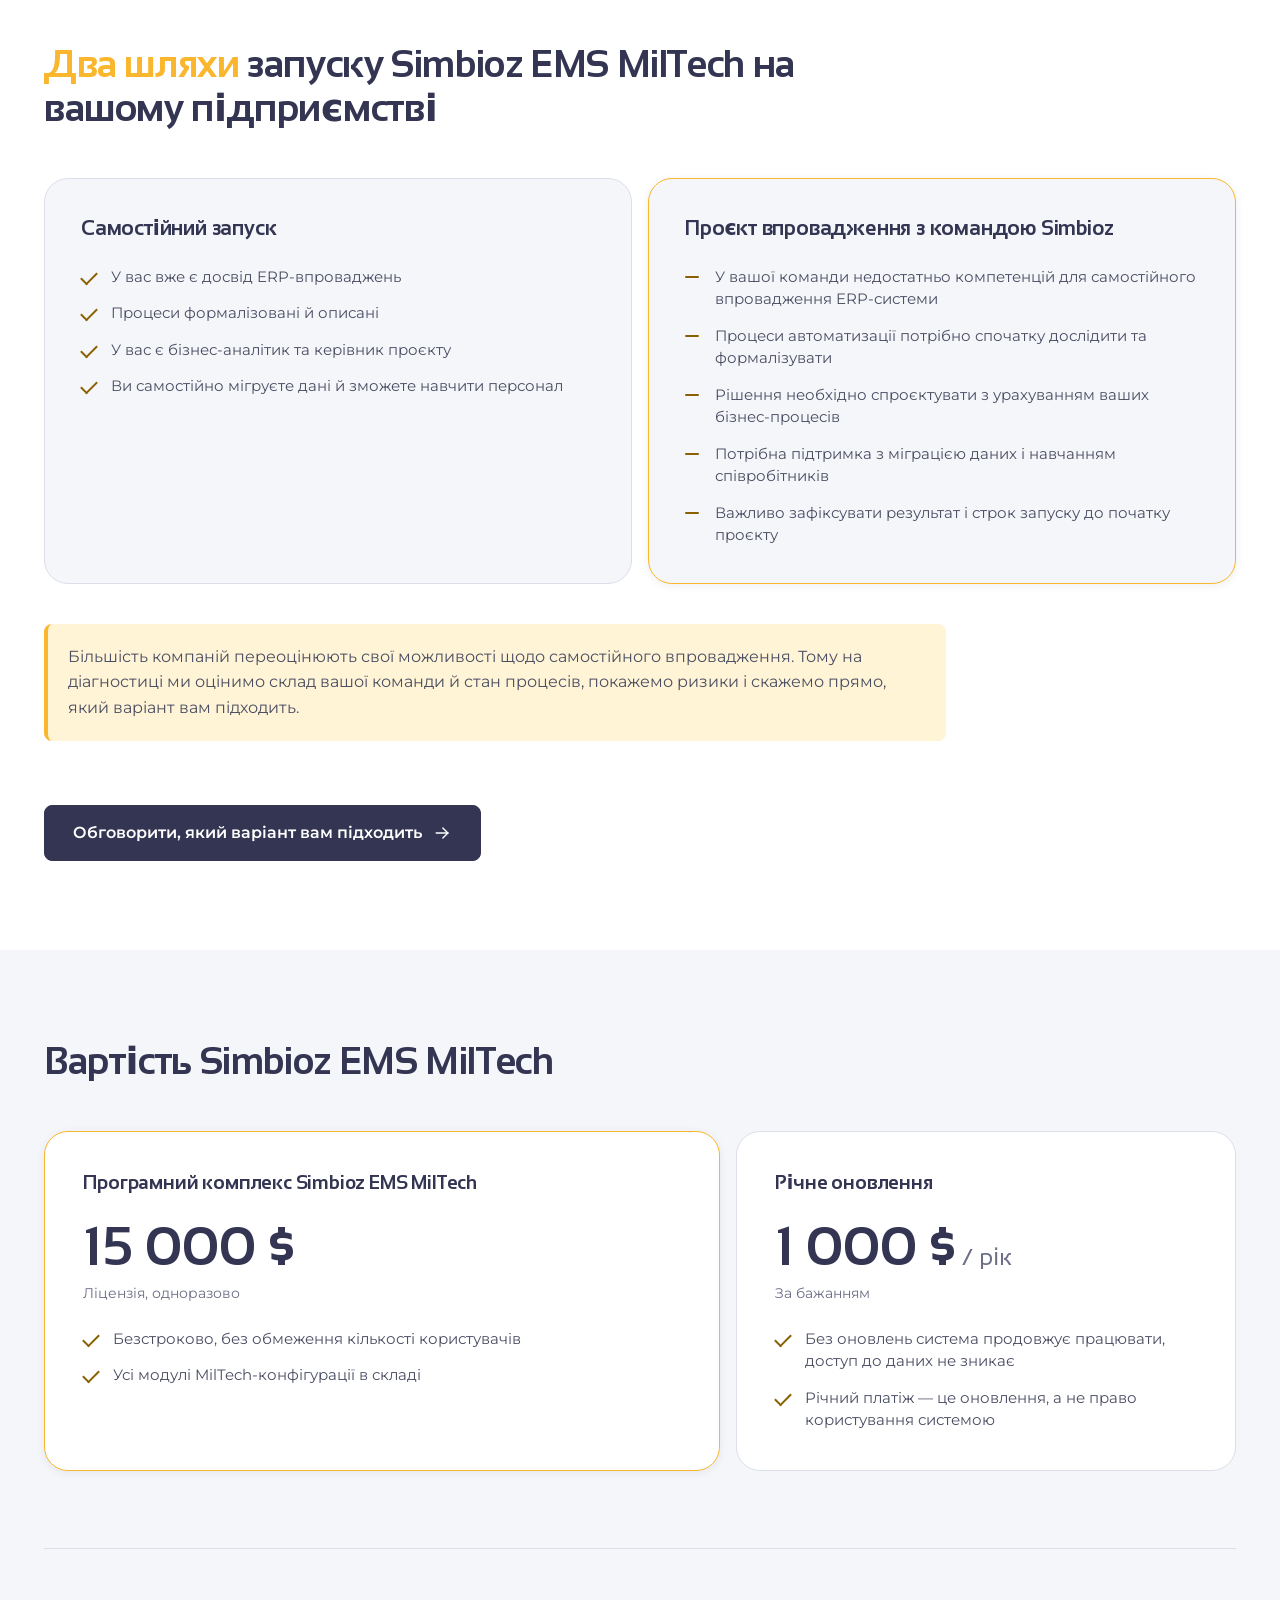
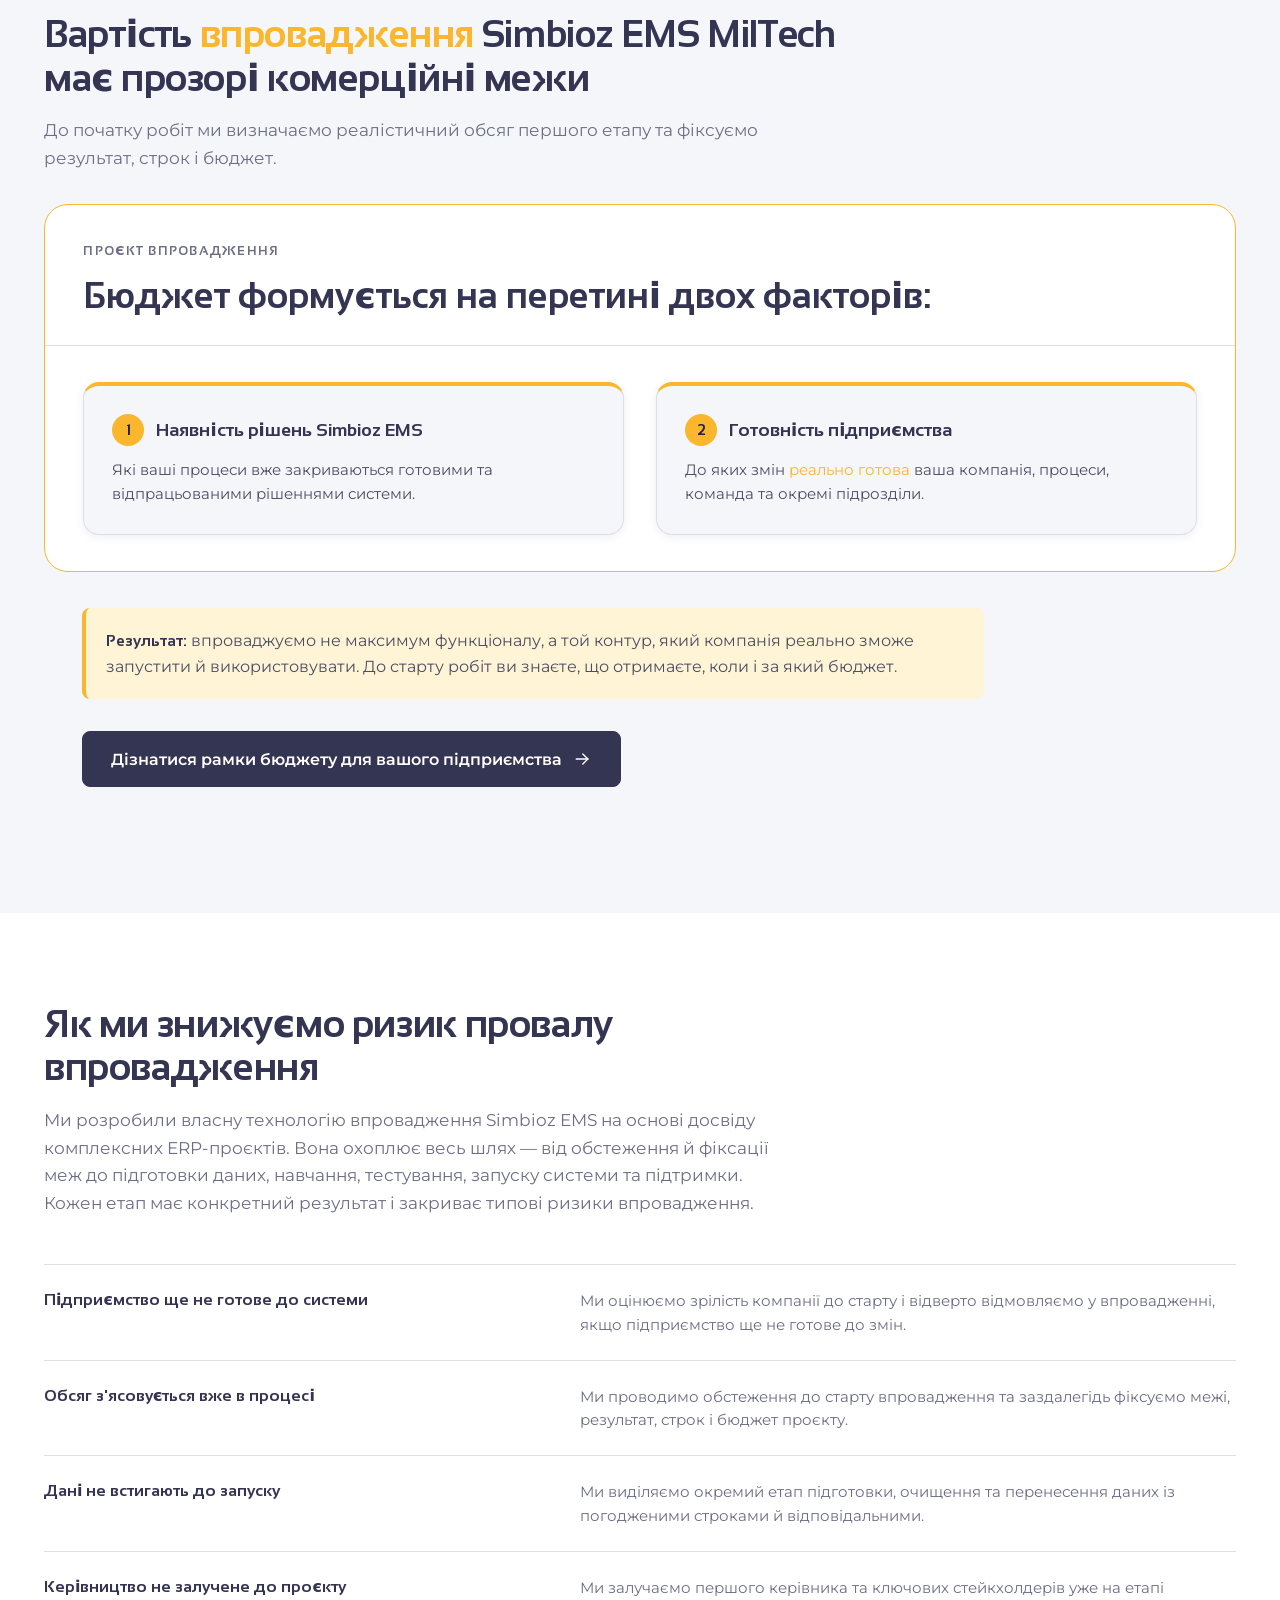
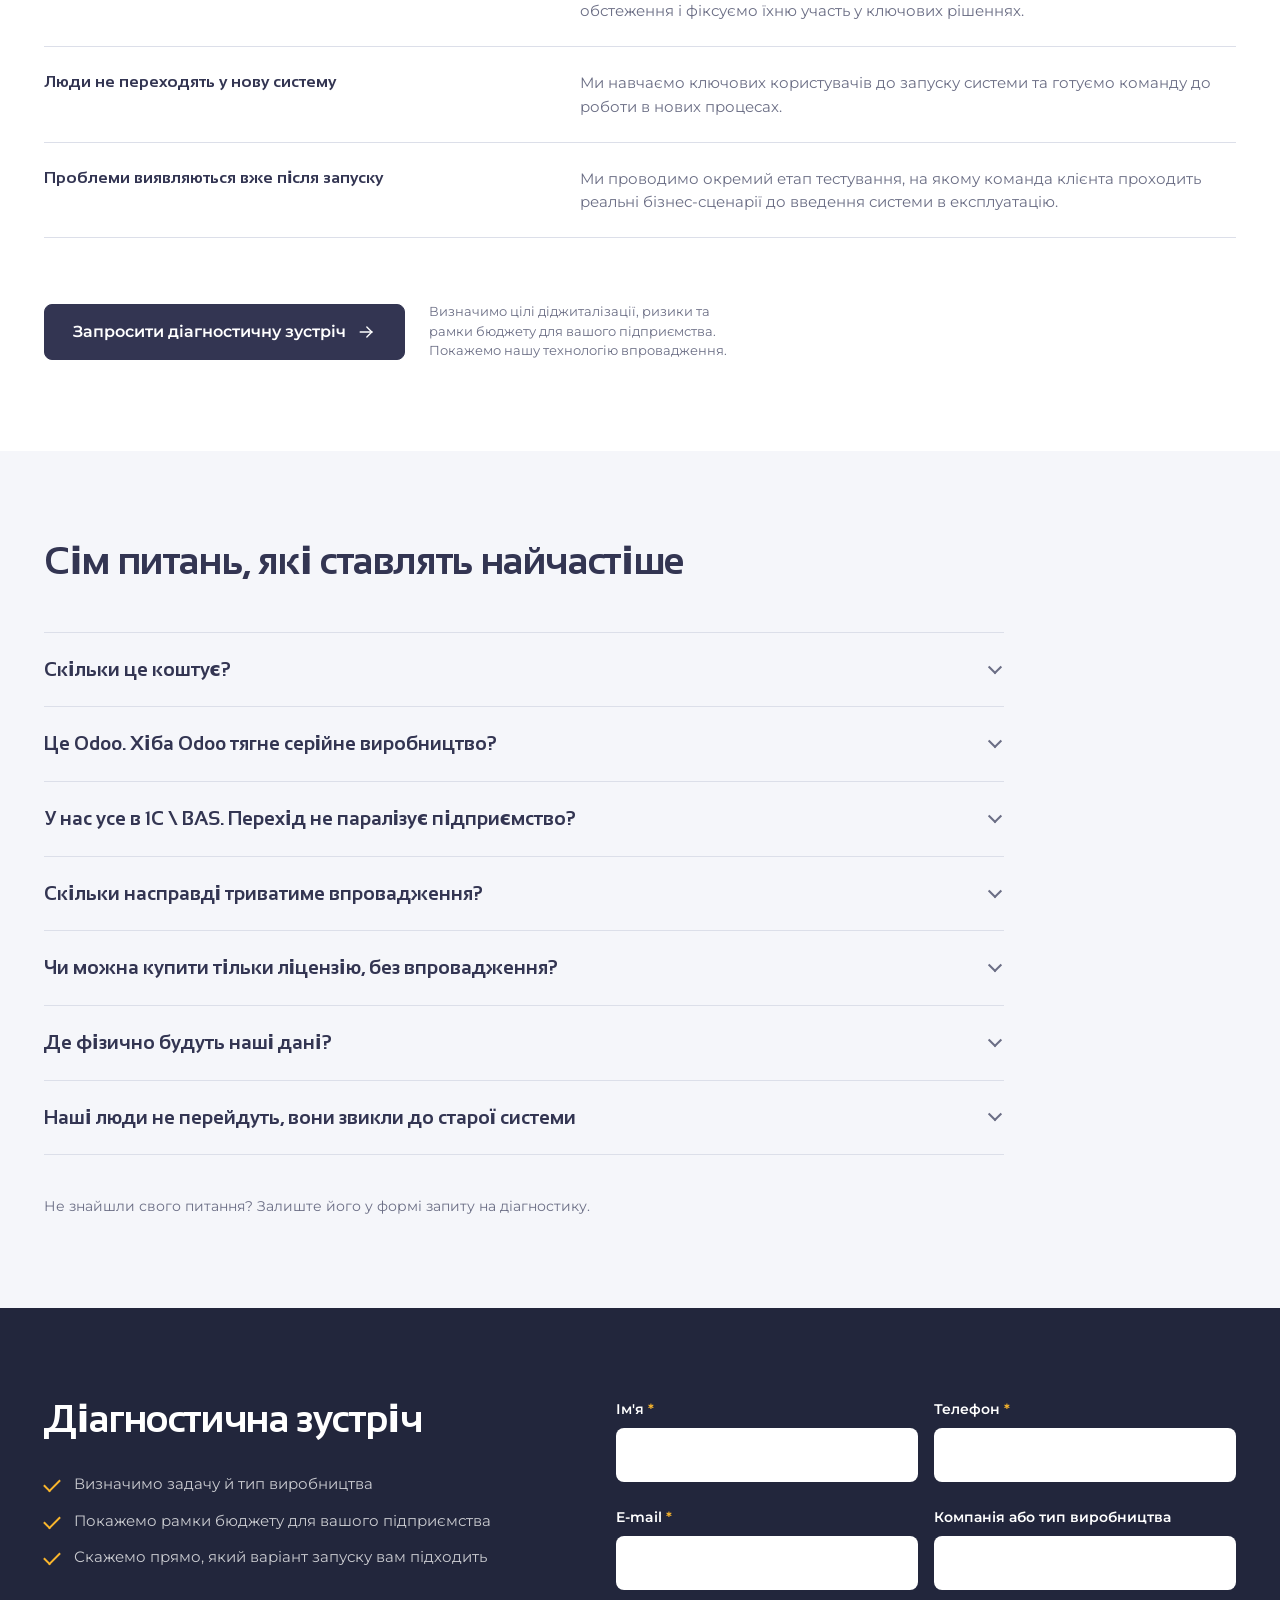
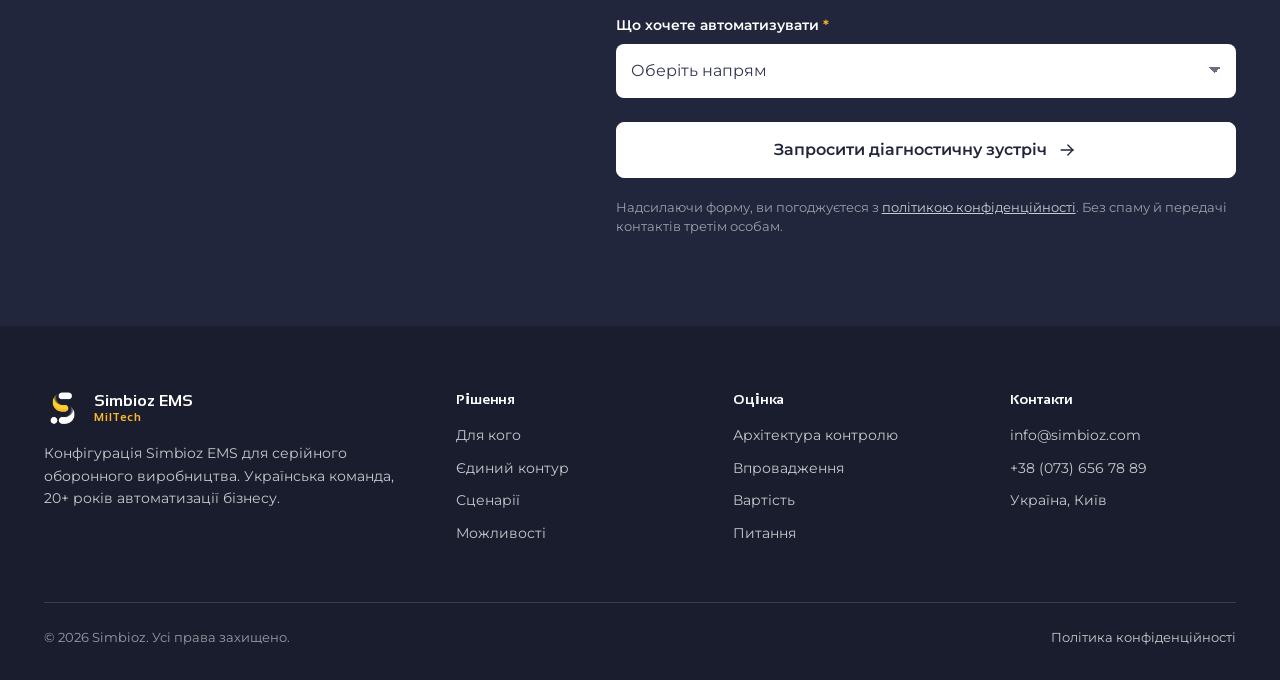
==== commit c3ac7c92: "6" ====
--- a/lp/index.html
+++ b/lp/index.html
@@ -582,22 +582,22 @@
           <li>У вас вже є досвід ERP-впроваджень</li>
           <li>Процеси формалізовані й описані</li>
           <li>У вас є бізнес-аналітик та керівник проєкту</li>
-          <li>Ви самостійно мігруєте дані й навчите персонал</li>
+          <li>Ви самостійно мігруєте дані й зможете навчити персонал</li>
         </ul>
       </article>
       <article class="choice__col choice__col--accent">
         <h3>Проєкт впровадження з командою Simbioz</h3>
-        <ul class="check-list">
-          <li>У вас недостатньо компетенцій по впровадженю ERP-систем</li>
-          <li>Потрібне обстеження для виявлення процесів цифровізації</li>
-          <li>Потрібне проєктування рішення під ваші процеси</li>
-          <li>Потрібна допомога з міграцією даних й навчанням персоналу</li>
-          <li>Вам потрібна гарантія запуску в узгоджені терміни</li>
-        </ul>
-      </article>
-    </div>
-
-    <p class="note note--wide">Більшість компаній переоцінюють свої можливості щодо самостійного впровадження. Тому на діагностиці ми оцінимо склад вашої команди й стан процесів, покажемо ризики і скажемо прямо, який варіант вам підходить.</p>
+        <ul class="check-list check-list--dash">
+          <li>У вашої команди недостатньо компетенцій для самостійного впровадження ERP-системи</li>
+          <li>Процеси автоматизації потрібно спочатку дослідити та формалізувати</li>
+          <li>Рішення необхідно спроєктувати з урахуванням ваших бізнес-процесів</li>
+          <li>Потрібна підтримка з міграцією даних і навчанням співробітників</li>
+          <li>Важливо зафіксувати результат і строк запуску до початку проєкту</li>
+        </ul>
+      </article>
+    </div>
+
+    <p class="note note--callout">Більшість компаній переоцінюють свої можливості щодо самостійного впровадження. Тому на діагностиці ми оцінимо склад вашої команди й стан процесів, покажемо ризики і скажемо прямо, який варіант вам підходить.</p>
 
     <div class="cta-row">
       <a class="btn btn--primary btn--lg" href="#request">
@@ -654,7 +654,7 @@
             <li>
               <div class="impl__fhead">
                 <span class="impl__num">1</span>
-                <p class="impl__ftitle">Готовність Simbioz EMS</p>
+                <p class="impl__ftitle">Наявність рішень Simbioz EMS</p>
               </div>
               <p class="impl__ftext">Які ваші процеси вже закриваються готовими та відпрацьованими рішеннями системи.</p>
             </li>
@@ -663,7 +663,7 @@
                 <span class="impl__num">2</span>
                 <p class="impl__ftitle">Готовність підприємства</p>
               </div>
-              <p class="impl__ftext">До яких змін реально готові ваші процеси, команда та ключові підрозділи.</p>
+              <p class="impl__ftext">До яких змін <span class="text-accent">реально готова</span> ваша компанія, процеси, команда та окремі підрозділи.</p>
             </li>
           </ol>
         </div>
@@ -686,33 +686,33 @@
   <div class="shell">
     <header class="section__head">
       <h2 id="risk-title">Як ми знижуємо ризик провалу впровадження</h2>
-      <p class="section__lead">Комплексні системи рідко зупиняються через продукт. Вони зупиняються на даних, на людях і на нечітких межах. Кожен елемент нижче з'явився з конкретного проєкту, який без нього гальмував.</p>
+      <p class="section__lead">Ми розробили власну технологію впровадження Simbioz EMS на основі досвіду комплексних ERP-проєктів. Вона охоплює весь шлях — від обстеження й фіксації меж до підготовки даних, навчання, тестування, запуску системи та підтримки. Кожен етап має конкретний результат і закриває типові ризики впровадження.</p>
     </header>
 
     <ul class="risks reveal-group">
       <li class="risk reveal">
         <p class="risk__name">Підприємство ще не готове до системи</p>
-        <p class="risk__fix">Оцінка зрілості компанії як частина відбору, а не як ввічливість</p>
+        <p class="risk__fix">Ми оцінюємо зрілість компанії до старту і відверто відмовляємо у впровадженні, якщо підприємство ще не готове до змін.</p>
       </li>
       <li class="risk reveal">
         <p class="risk__name">Обсяг з'ясовується вже в процесі</p>
-        <p class="risk__fix">Обстеження до початку робіт, а не після підписання договору на впровадження</p>
+        <p class="risk__fix">Ми проводимо обстеження до старту впровадження та заздалегідь фіксуємо межі, результат, строк і бюджет проєкту.</p>
       </li>
       <li class="risk reveal">
         <p class="risk__name">Дані не встигають до запуску</p>
-        <p class="risk__fix">Окрема фаза підготовки даних із фіксованим строком</p>
+        <p class="risk__fix">Ми виділяємо окремий етап підготовки, очищення та перенесення даних із погодженими строками й відповідальними.</p>
       </li>
       <li class="risk reveal">
-        <p class="risk__name">Керівництво не в проєкті</p>
-        <p class="risk__fix">Обов'язкове залучення першого керівника і ключових стейкхолдерів в обстеження</p>
+        <p class="risk__name">Керівництво не залучене до проєкту</p>
+        <p class="risk__fix">Ми залучаємо першого керівника та ключових стейкхолдерів уже на етапі обстеження і фіксуємо їхню участь у ключових рішеннях.</p>
       </li>
       <li class="risk reveal">
         <p class="risk__name">Люди не переходять у нову систему</p>
-        <p class="risk__fix">Окрема фаза навчання персоналу до запуску, а не у фоні після</p>
+        <p class="risk__fix">Ми навчаємо ключових користувачів до запуску системи та готуємо команду до роботи в нових процесах.</p>
       </li>
       <li class="risk reveal">
-        <p class="risk__name">Проблеми знаходяться після запуску</p>
-        <p class="risk__fix">Окрема фаза тестування, у якій ваша команда прогонить реальні сценарії до старту експлуатації</p>
+        <p class="risk__name">Проблеми виявляються вже після запуску</p>
+        <p class="risk__fix">Ми проводимо окремий етап тестування, на якому команда клієнта проходить реальні бізнес-сценарії до введення системи в експлуатацію.</p>
       </li>
     </ul>
 
@@ -721,7 +721,7 @@
         Запросити діагностичну зустріч
         <svg class="ico" aria-hidden="true"><use href="#i-arrow-right"/></svg>
       </a>
-      <p class="microcopy">Визначимо задачу, тип виробництва й головний ризик. Покажемо рамки бюджету для вашого підприємства.</p>
+      <p class="microcopy">Визначимо цілі діджиталізації, ризики та рамки бюджету для вашого підприємства. Покажемо нашу технологію впровадження.</p>
     </div>
   </div>
 </section>
--- a/lp/css/styles.css
+++ b/lp/css/styles.css
@@ -253,6 +253,14 @@
 
 .note{font-size:14px;color:var(--ink-3);line-height:1.65}
 .note--wide{max-width:78ch;margin-top:var(--s5)}
+.note--callout{
+  margin-top:var(--s5);max-width:82ch;
+  font-size:15.5px;color:var(--ink-2);line-height:1.65;
+  background:var(--accent-soft);
+  padding:clamp(16px,2vw,20px);
+  border-radius:var(--r-btn);
+  border-left:4px solid var(--accent);
+}
 .note--onDark{color:var(--on-band-2);font-size:14px}
 
 .conclusion{
@@ -764,6 +772,13 @@
 /* На темних смугах акцент читається у повній насиченості */
 .band .check-list li::before{border-color:var(--accent)}
 .check-list--onDark li{color:var(--on-band-2)}
+
+.check-list--dash li::before{
+  border:none;transform:none;
+  top:10px;width:14px;height:2px;border-radius:2px;
+  background:var(--accent-text);
+}
+.band .check-list--dash li::before{background:var(--accent)}
 
 /* ------------------------------ 10 PRICING ------------------------------ */
 .pricing{display:grid;grid-template-columns:minmax(0,1.35fr) minmax(0,1fr);gap:var(--s2)}
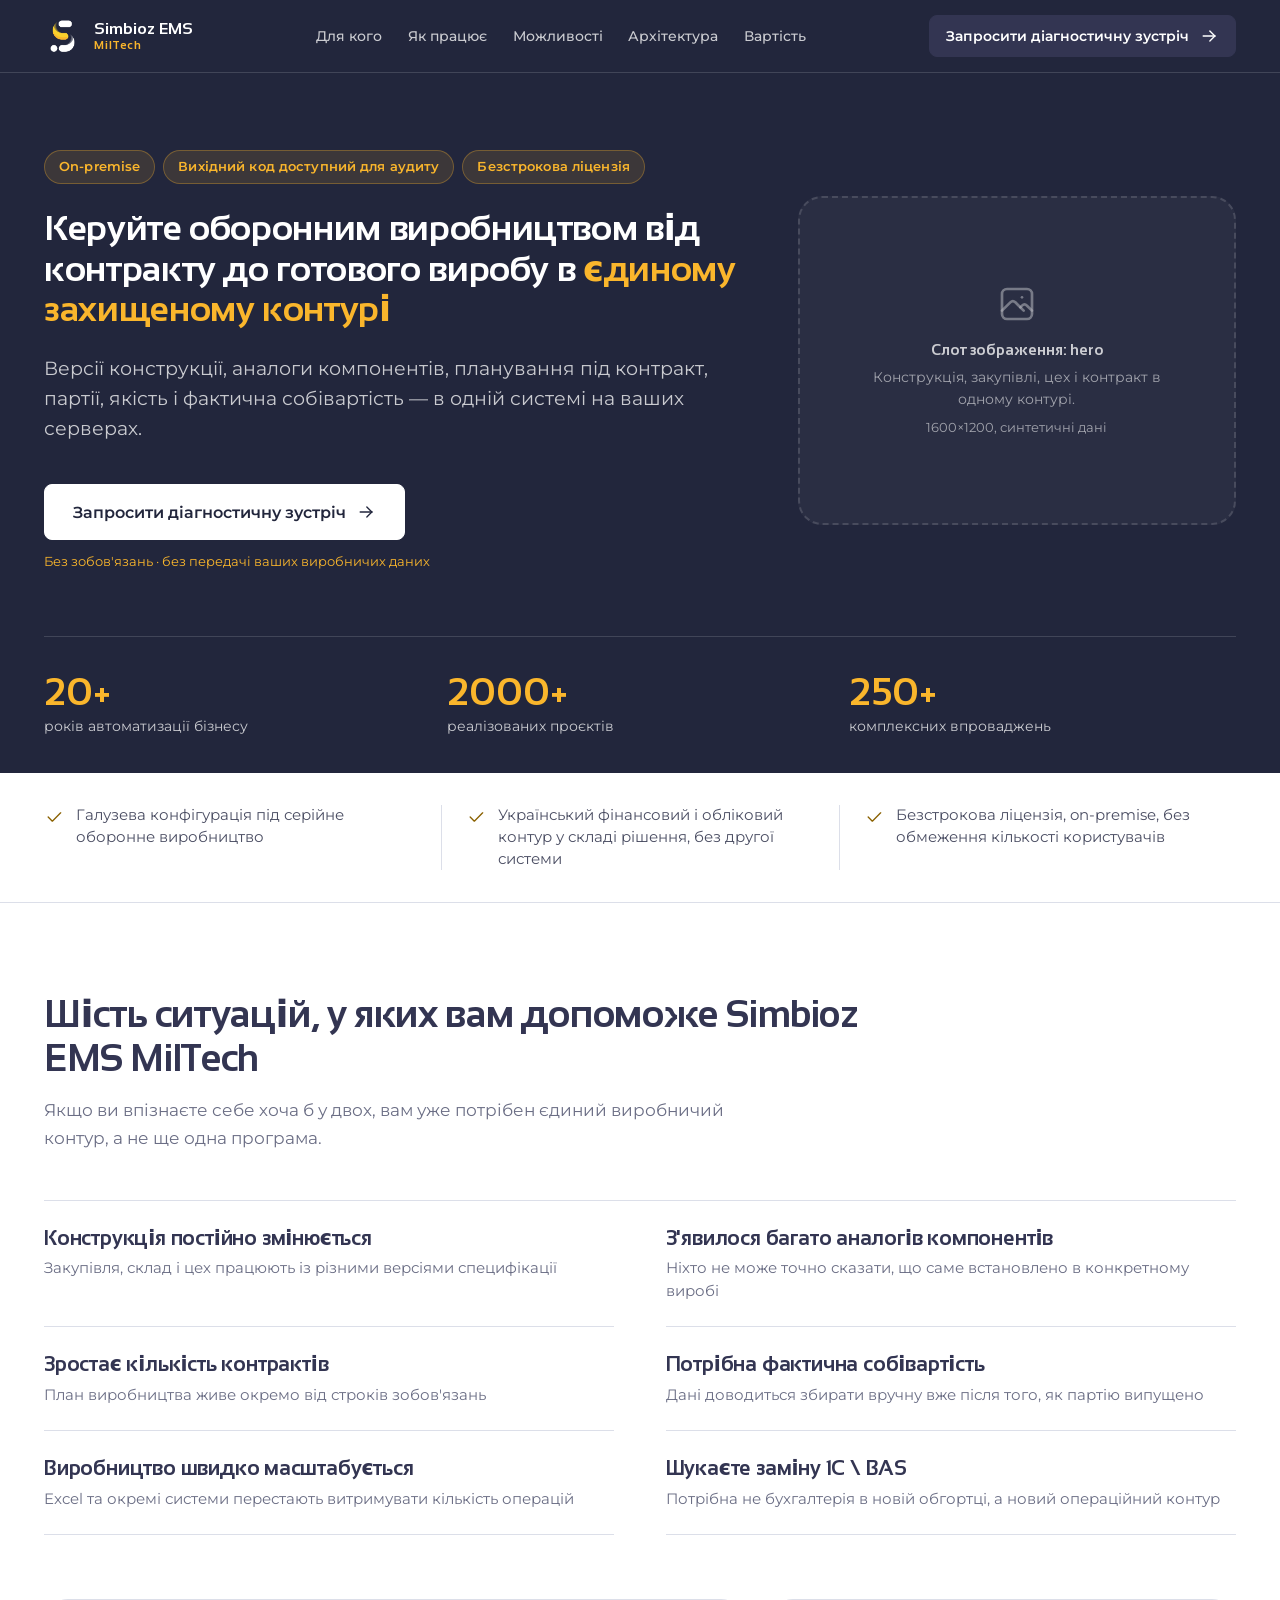
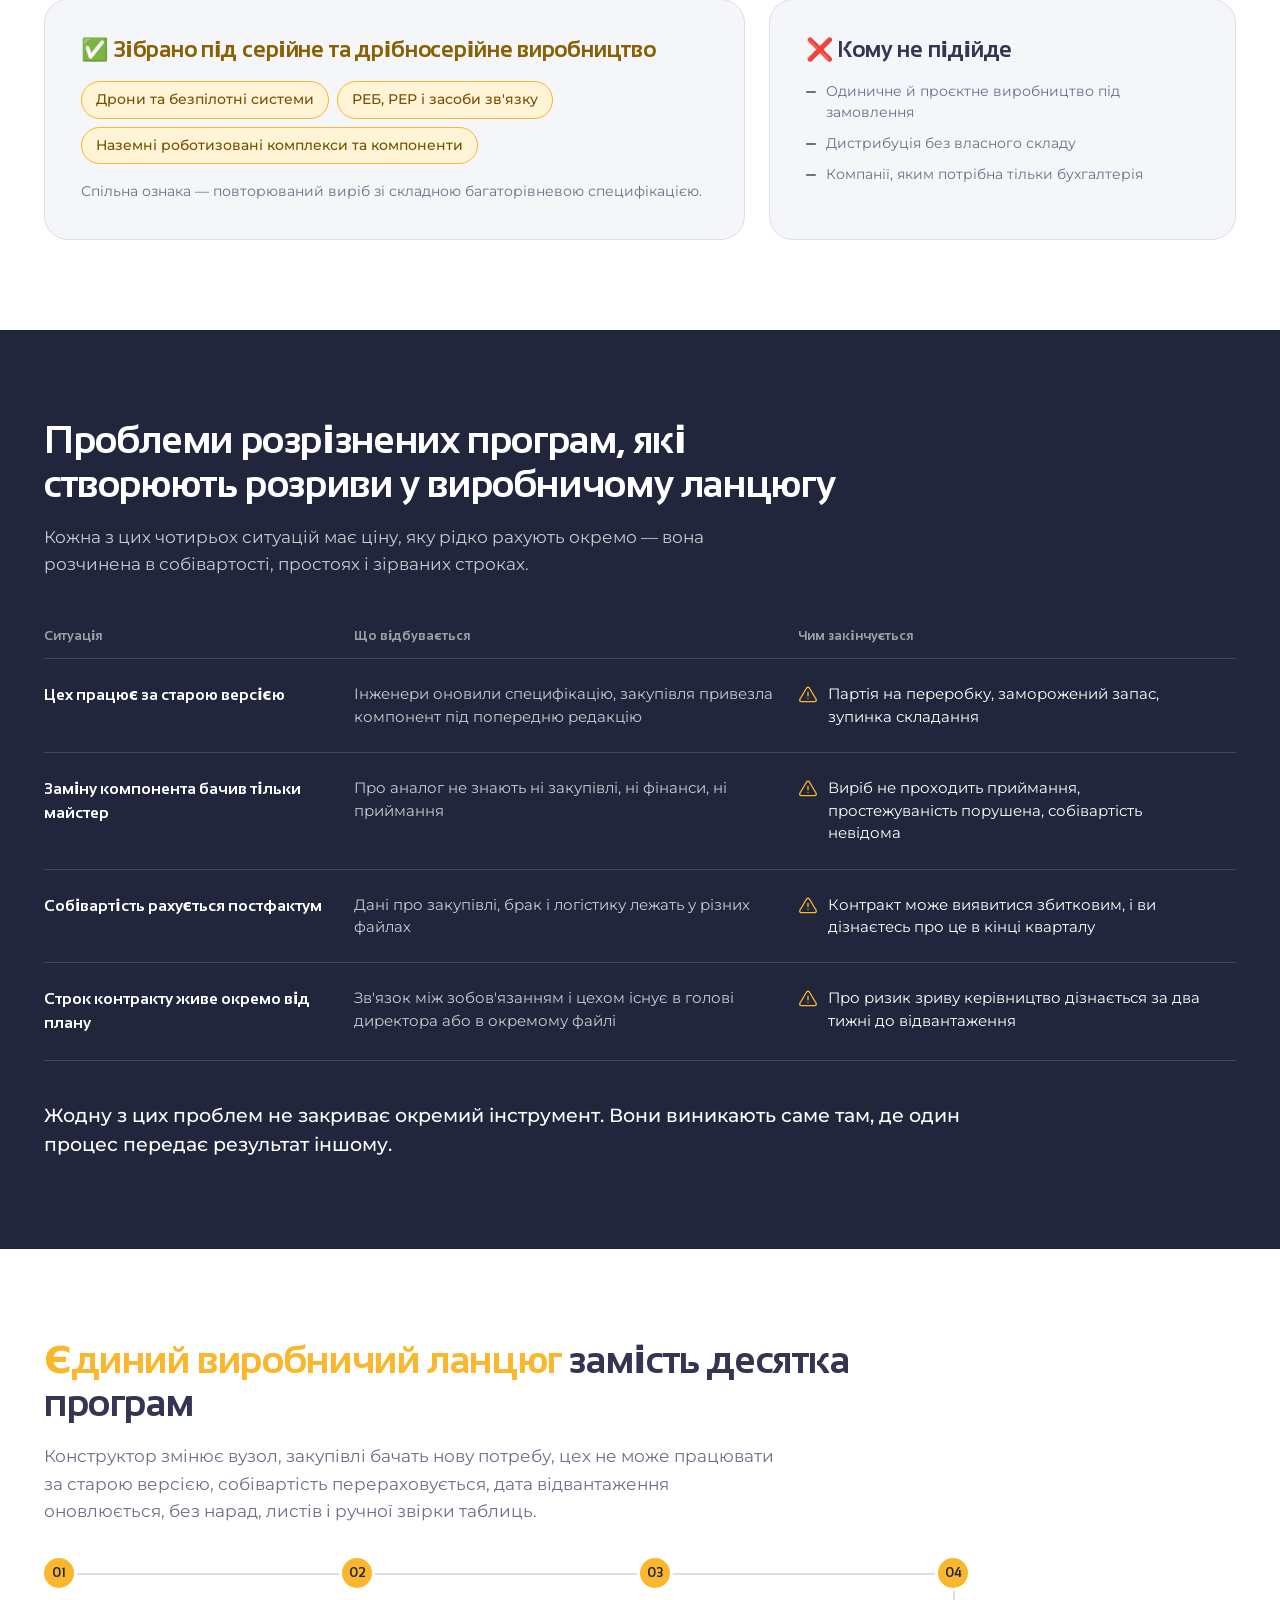
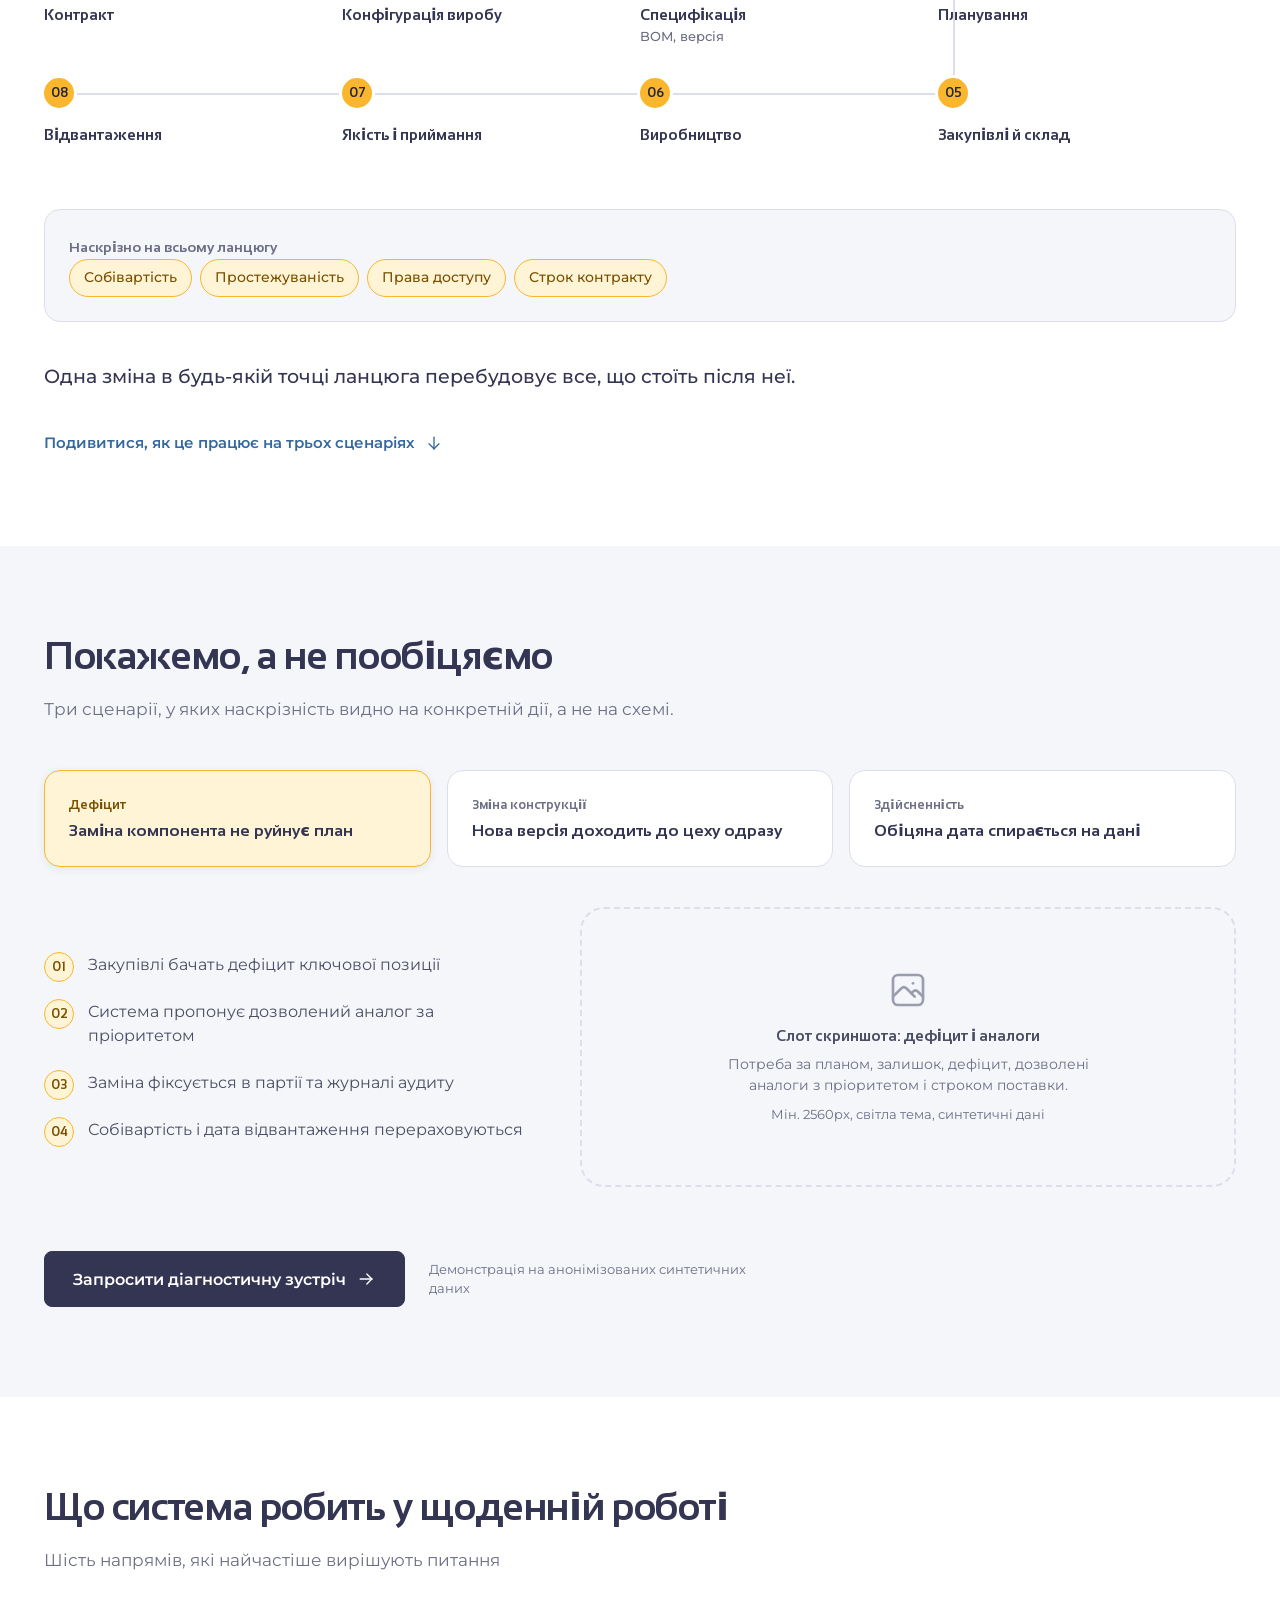
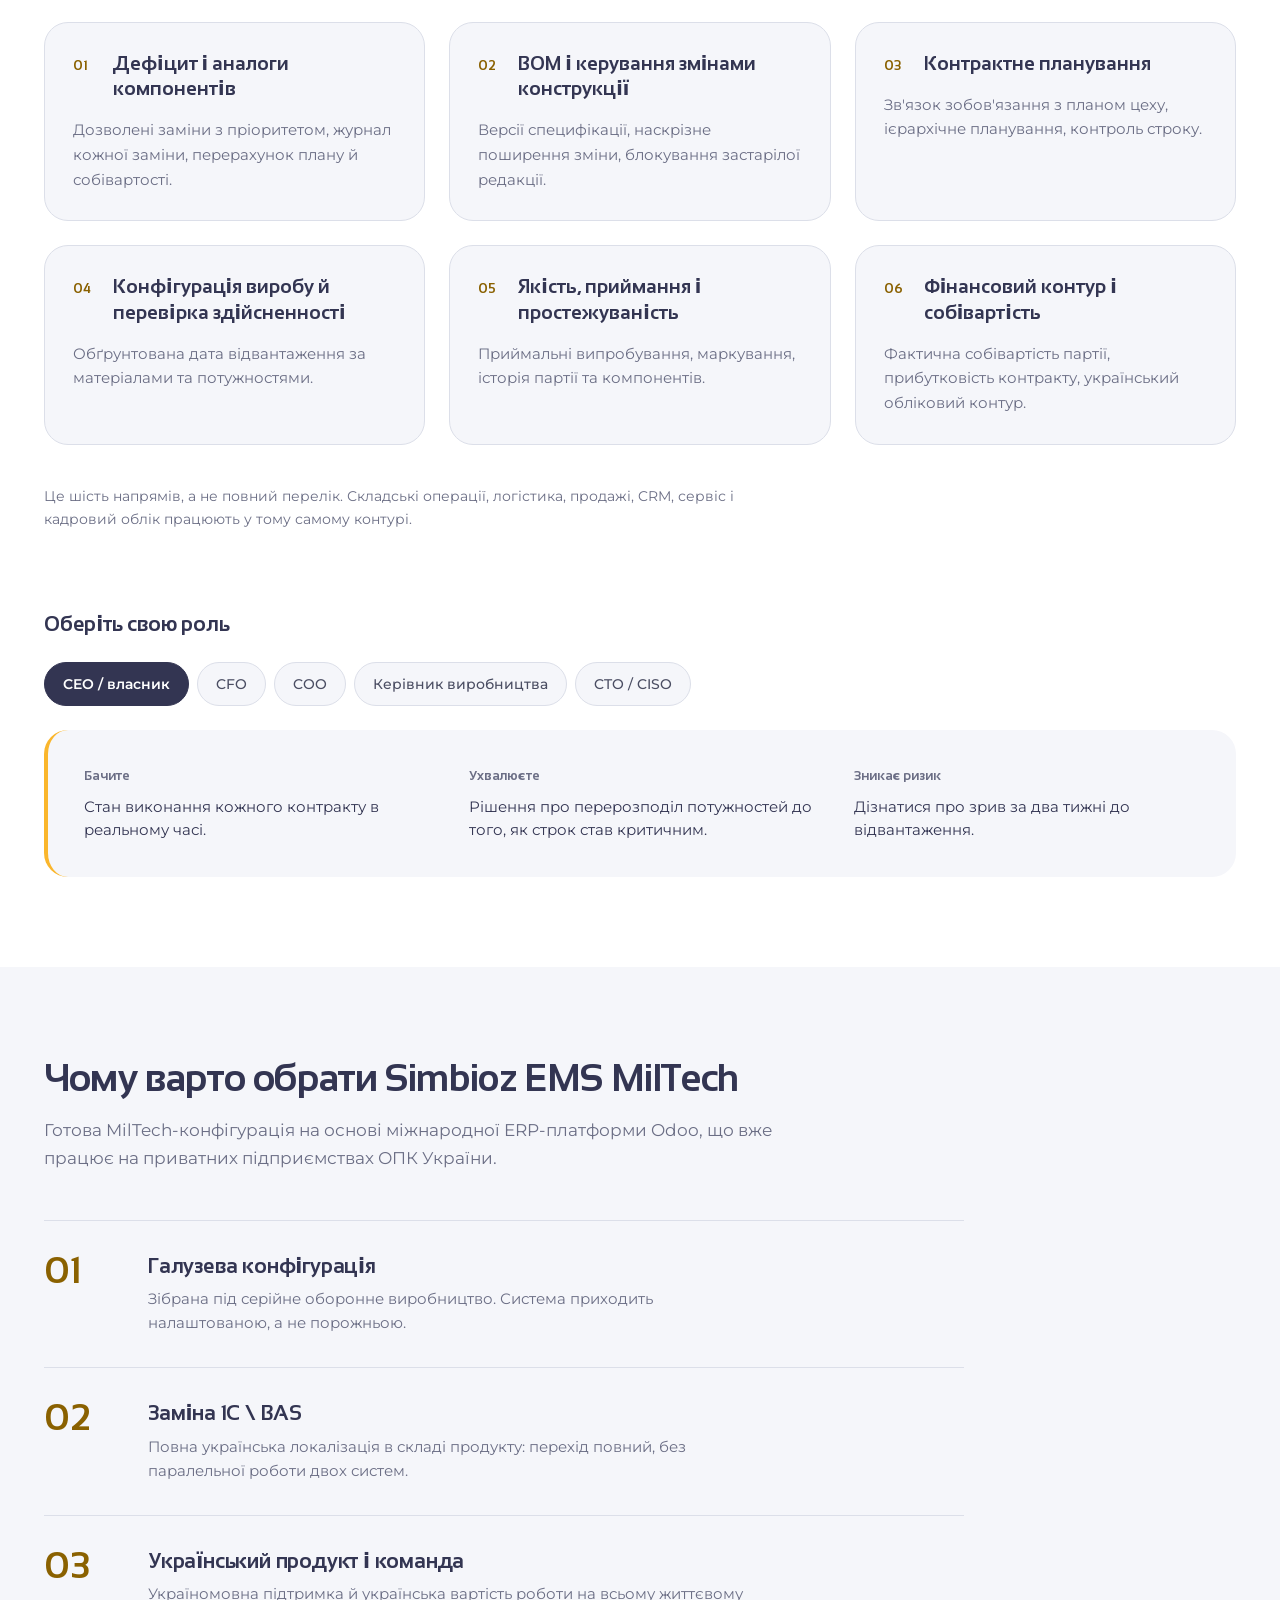
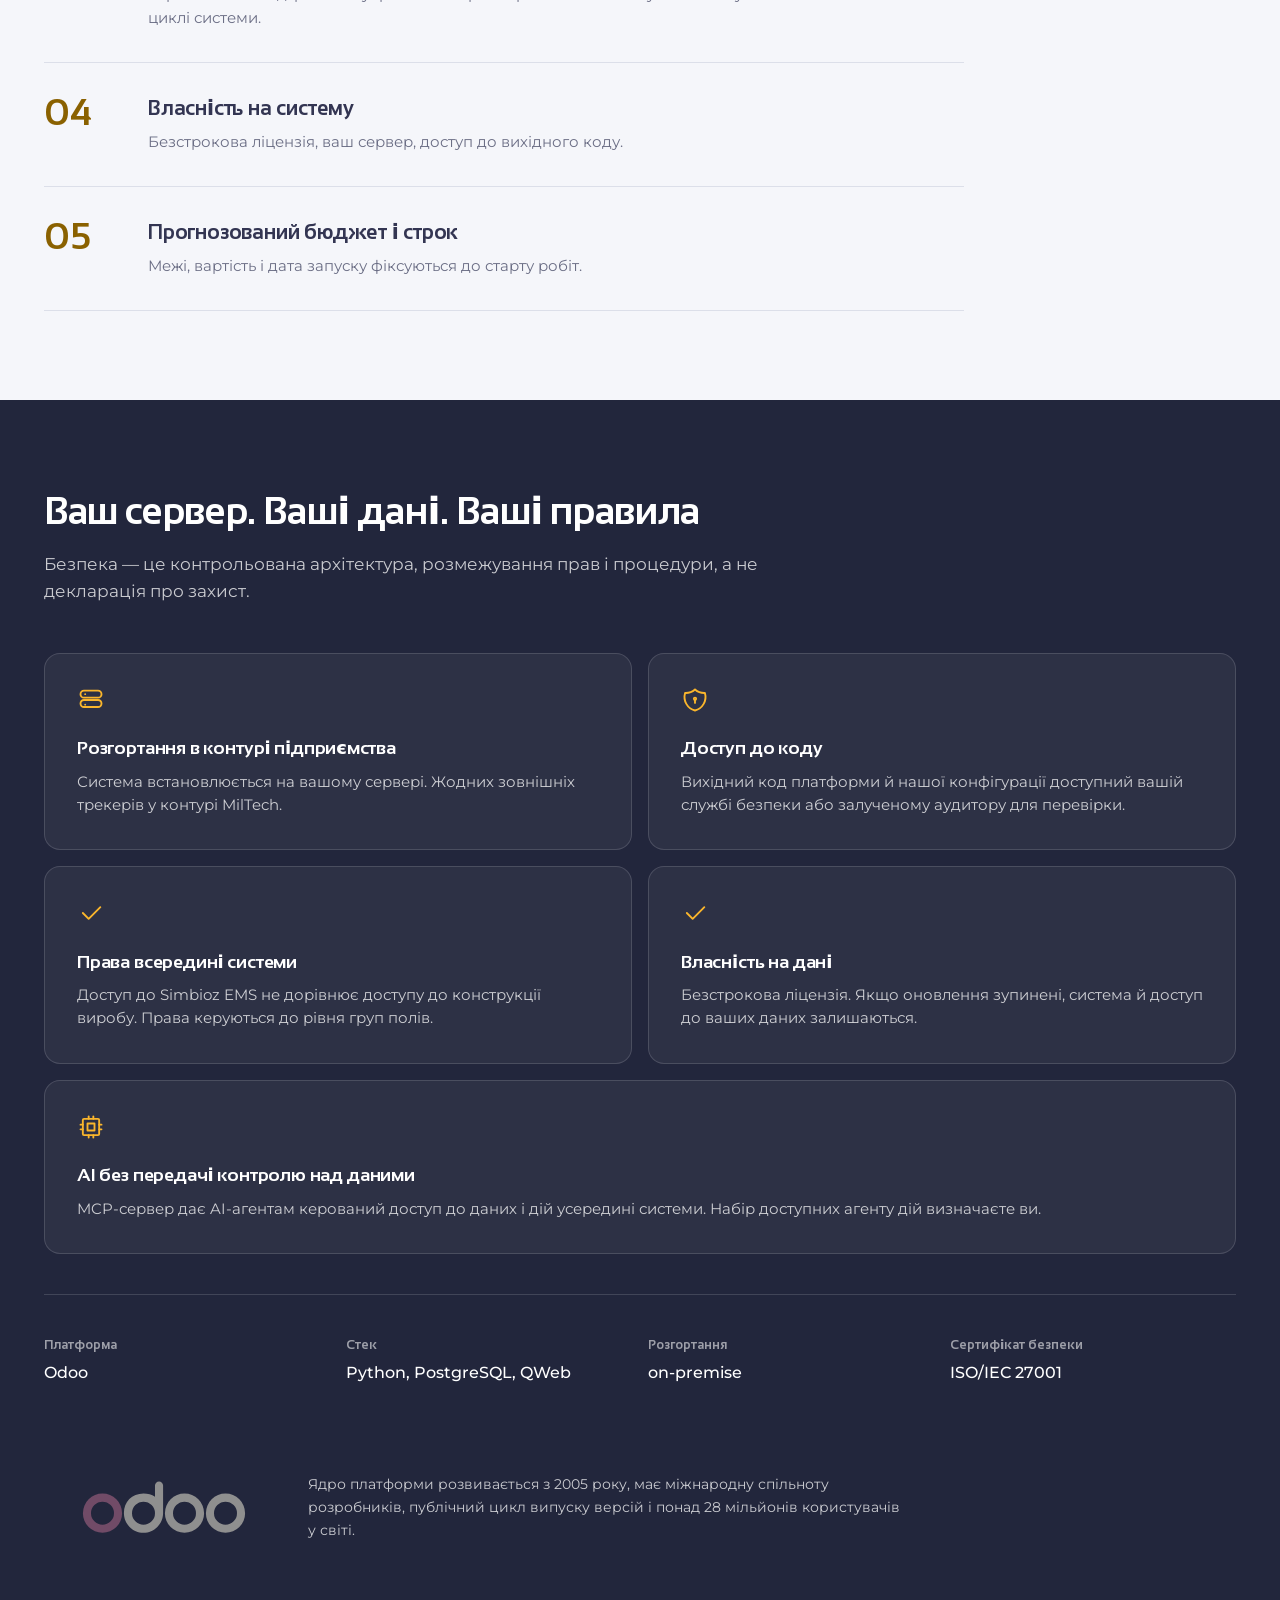
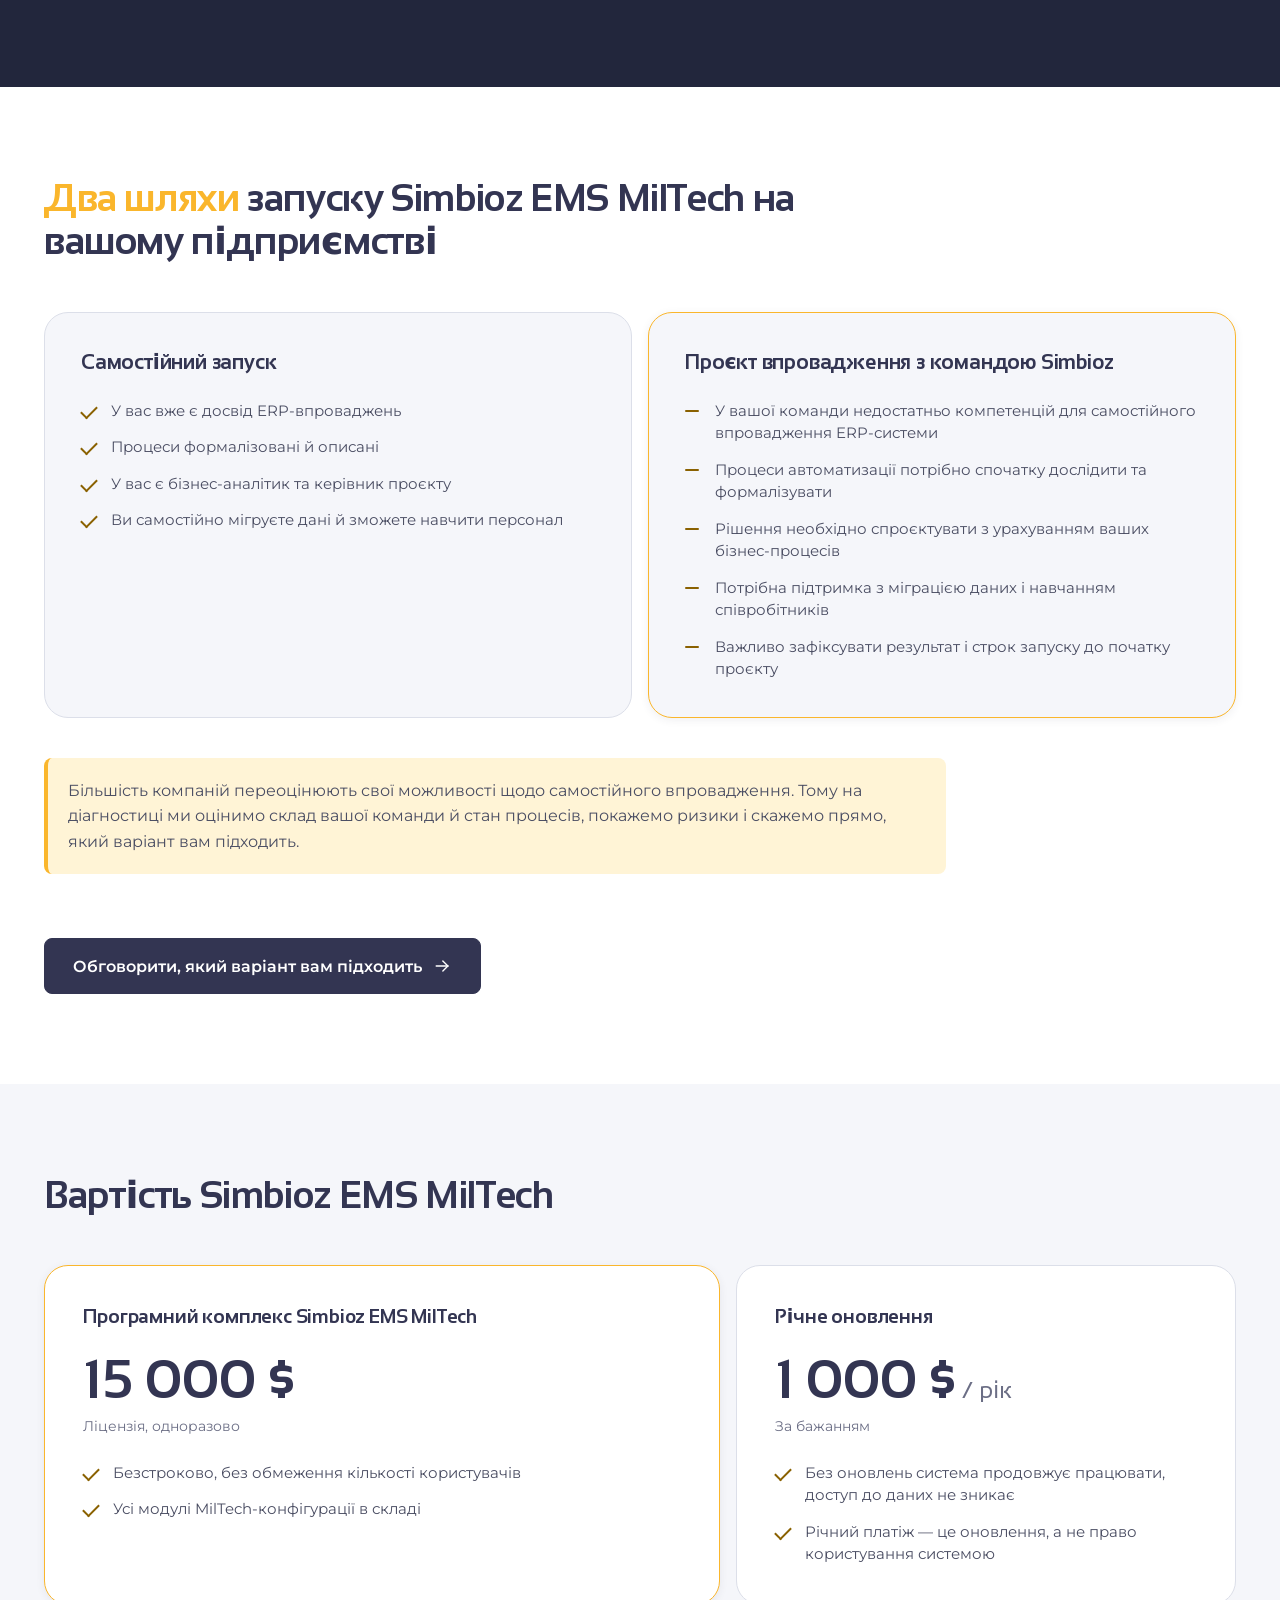
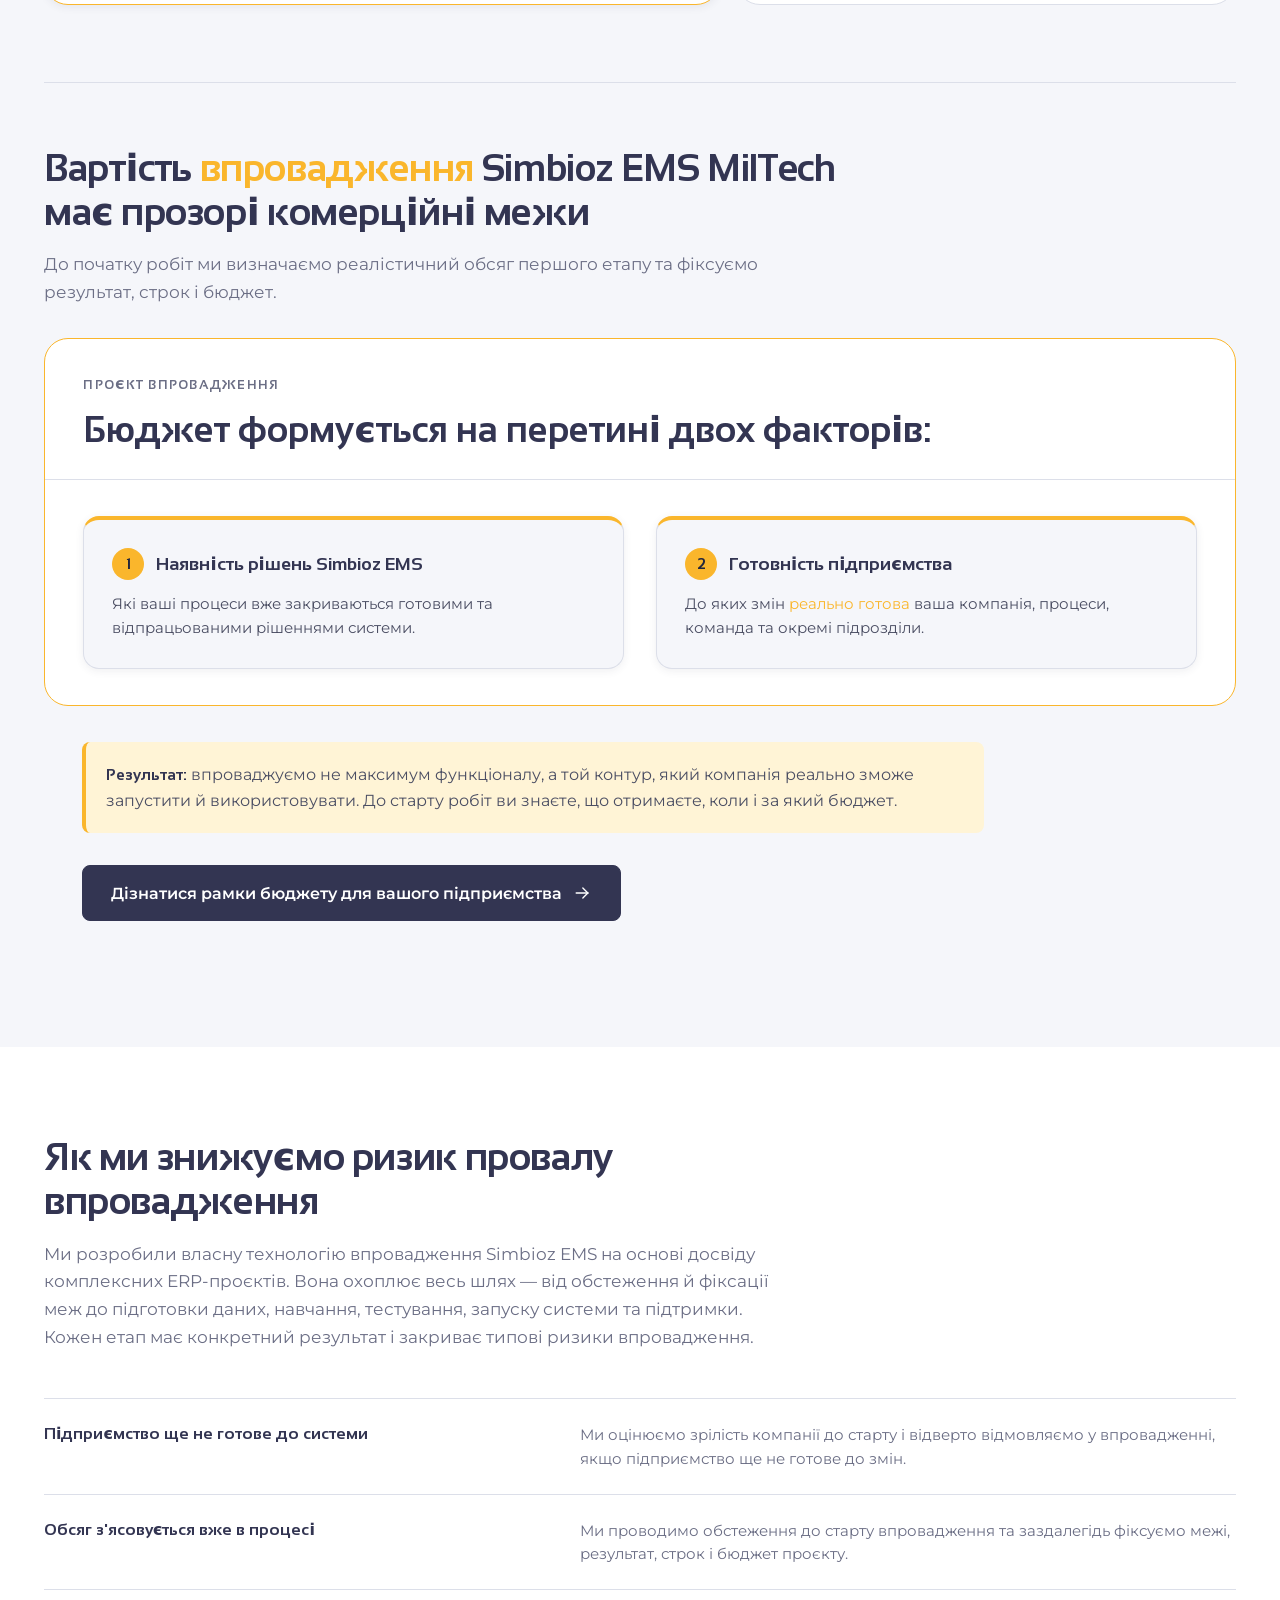
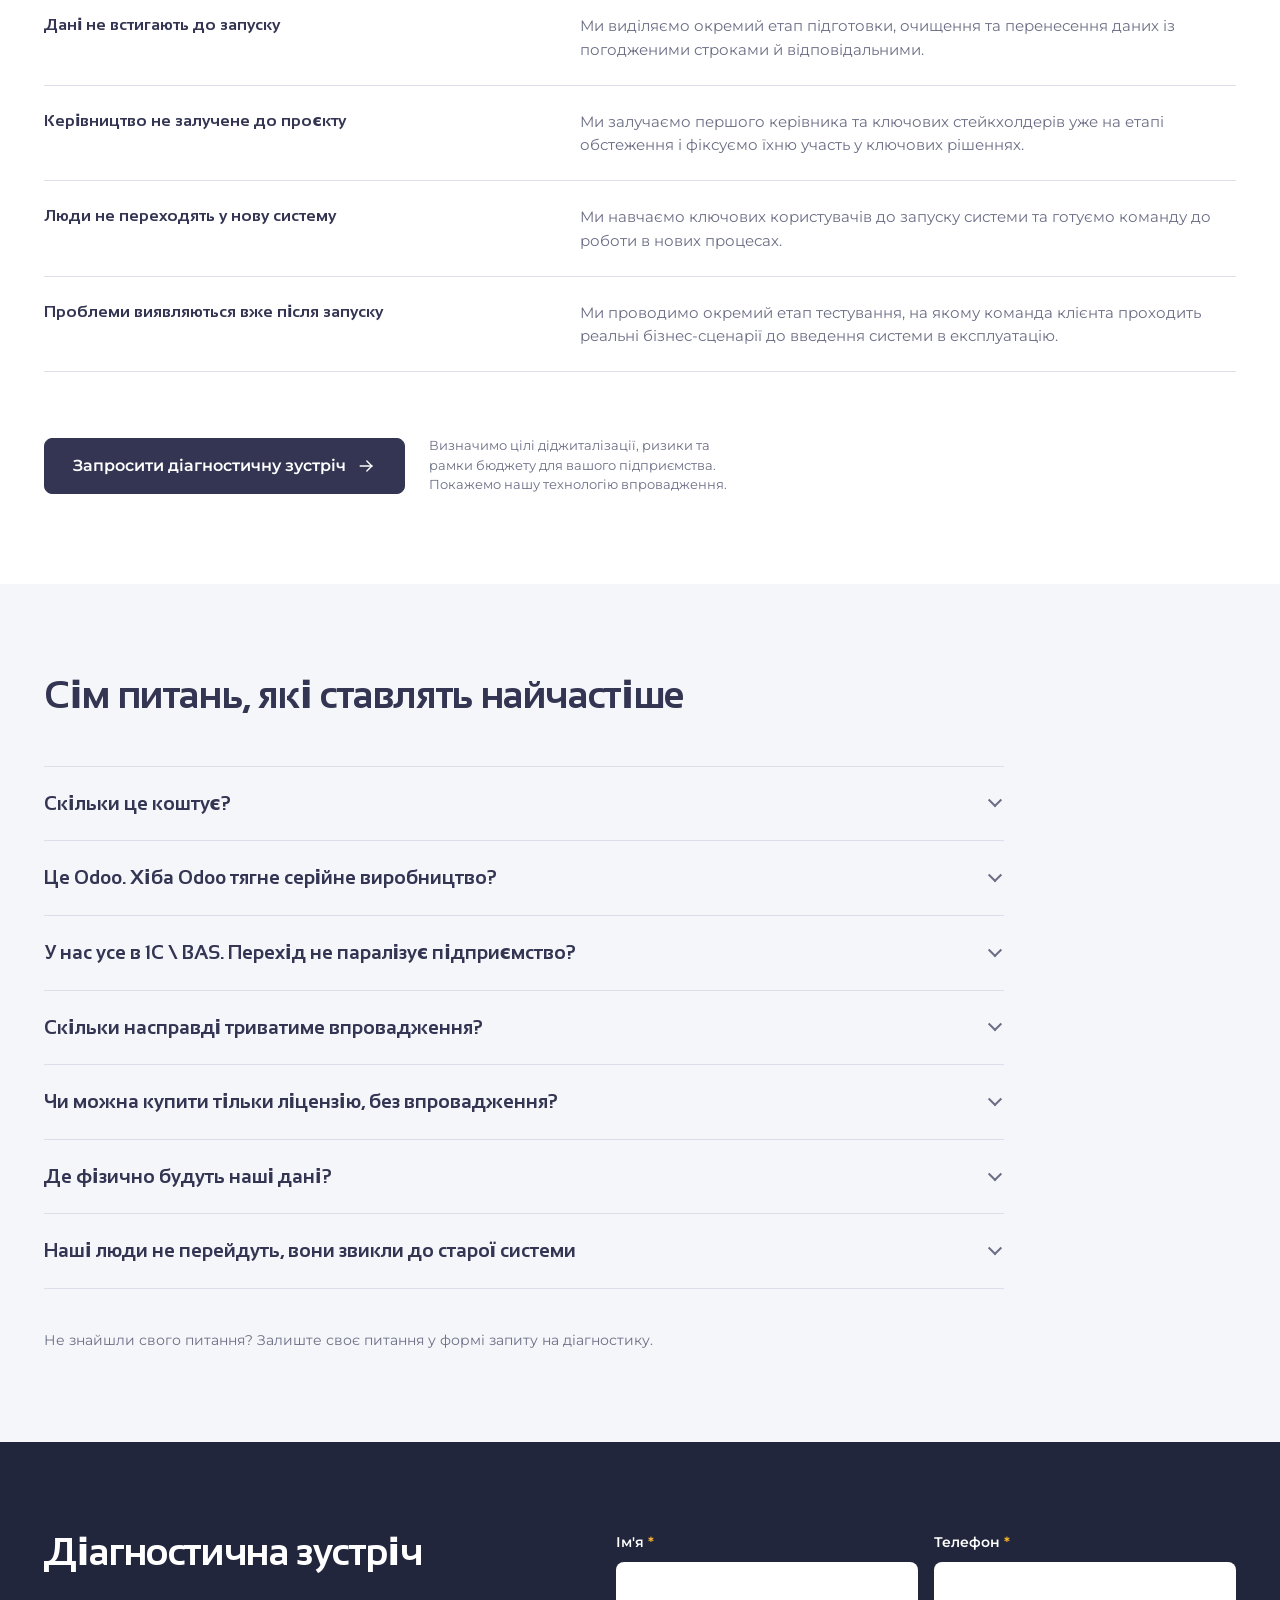
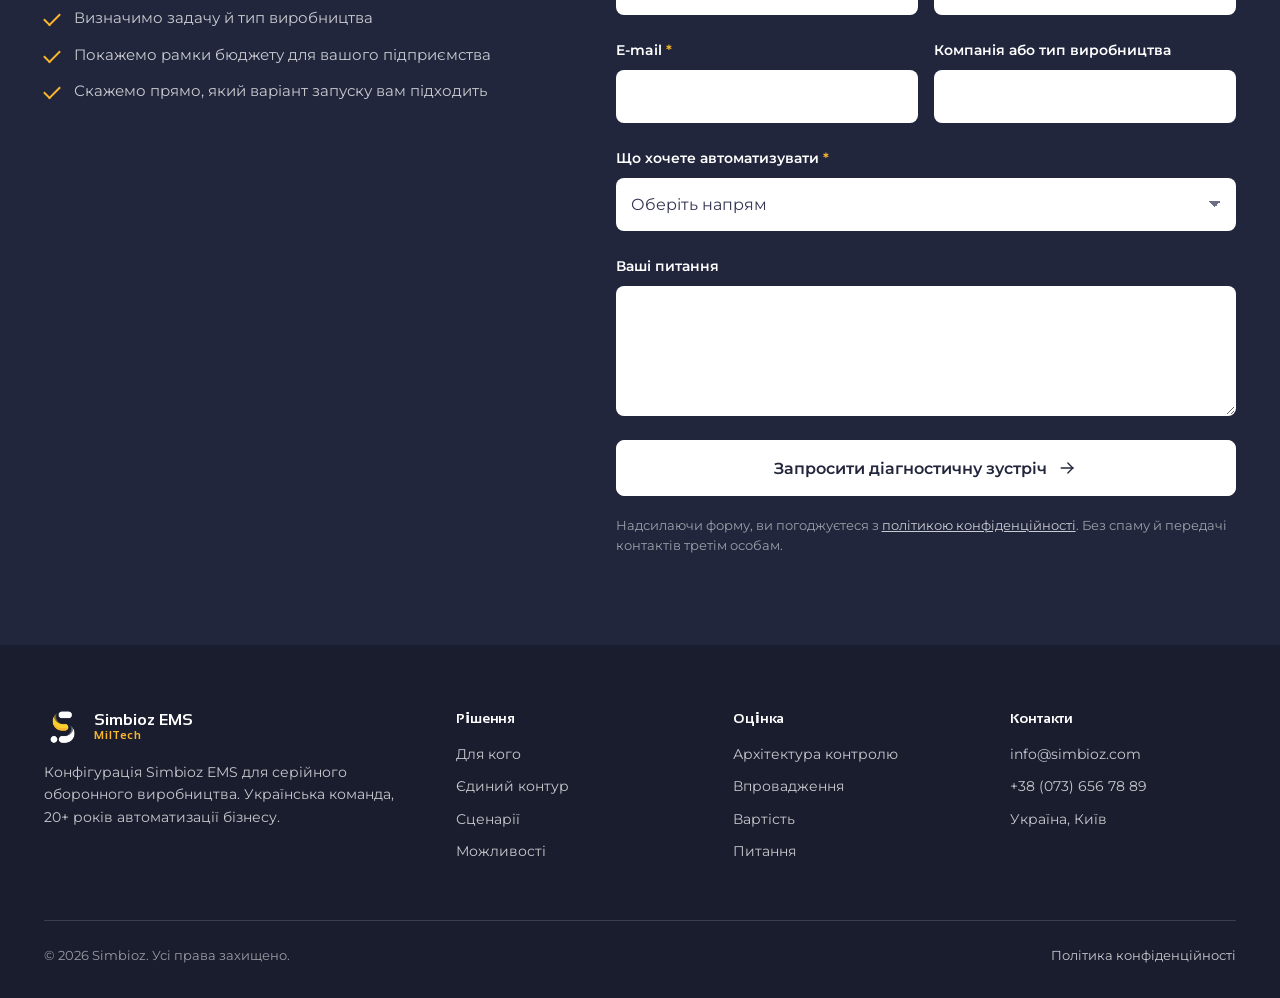
==== commit 0f2cf04d: "7" ====
--- a/lp/index.html
+++ b/lp/index.html
@@ -564,7 +564,10 @@
       <div><dt>Сертифікат безпеки</dt><dd>ISO/IEC 27001</dd></div>
     </dl>
 
-    <p class="note note--onDark note--wide">Ядро платформи розвивається з 2005 року, має міжнародну спільноту розробників, публічний цикл випуску версій і понад 28 мільйонів користувачів у світі.</p>
+    <div class="odoo-note">
+      <img class="odoo-note__logo" src="img/odoo_logo.svg" alt="Odoo" width="240" height="180">
+      <p class="note note--onDark">Ядро платформи розвивається з 2005 року, має міжнародну спільноту розробників, публічний цикл випуску версій і понад 28 мільйонів користувачів у світі.</p>
+    </div>
   </div>
 </section>
 
@@ -764,7 +767,7 @@
       </details>
     </div>
 
-    <p class="note note--wide">Не знайшли свого питання? Залиште його у формі запиту на діагностику.</p>
+    <p class="note note--wide">Не знайшли свого питання? Залиште своє питання у формі запиту на діагностику.</p>
   </div>
 </section>
 
@@ -819,6 +822,11 @@
       </div>
 
       <div class="field field--wide">
+        <label for="f-message">Ваші питання</label>
+        <textarea id="f-message" name="message" rows="4"></textarea>
+      </div>
+
+      <div class="field field--wide">
         <button class="btn btn--onDark btn--lg btn--block" type="submit" data-submit>
           <span data-label>Запросити діагностичну зустріч</span>
           <svg class="ico" aria-hidden="true"><use href="#i-arrow-right"/></svg>
--- a/lp/css/styles.css
+++ b/lp/css/styles.css
@@ -262,6 +262,16 @@
   border-left:4px solid var(--accent);
 }
 .note--onDark{color:var(--on-band-2);font-size:14px}
+
+.odoo-note{
+  display:flex;align-items:center;gap:var(--s3);
+  margin-top:var(--s5);max-width:78ch;
+}
+.band .odoo-note{margin-top:var(--s4)}
+.odoo-note__logo{
+  flex:none;width:240px;height:180px;
+}
+.odoo-note .note{margin:0}
 
 .conclusion{
   margin-top:var(--s5);max-width:72ch;
@@ -922,17 +932,18 @@
 .field label{font-size:14px;font-weight:600;color:var(--on-band)}
 .req{color:var(--accent)}
 
-.form input,.form select{
+.form input,.form select,.form textarea{
   width:100%;padding:13px 14px;min-height:48px;
   background:#FFFFFF;color:#333552;
   border:1px solid transparent;border-radius:var(--r-field);
   transition:border-color var(--dur) var(--ease),box-shadow var(--dur) var(--ease);
 }
+.form textarea{resize:vertical;min-height:96px;font-family:inherit}
 .form select{appearance:none;cursor:pointer;
   background-image:linear-gradient(45deg,transparent 50%,#6B6E85 50%),linear-gradient(135deg,#6B6E85 50%,transparent 50%);
   background-position:calc(100% - 20px) 22px,calc(100% - 14px) 22px;
   background-size:6px 6px,6px 6px;background-repeat:no-repeat;padding-right:44px}
-.form input:focus,.form select:focus{
+.form input:focus,.form select:focus,.form textarea:focus{
   outline:none;border-color:var(--accent);box-shadow:0 0 0 3px rgba(250,182,44,.4);
 }
 .form input[aria-invalid="true"],.form select[aria-invalid="true"]{box-shadow:0 0 0 3px rgba(255,154,139,.45);border-color:var(--error-on-dark)}
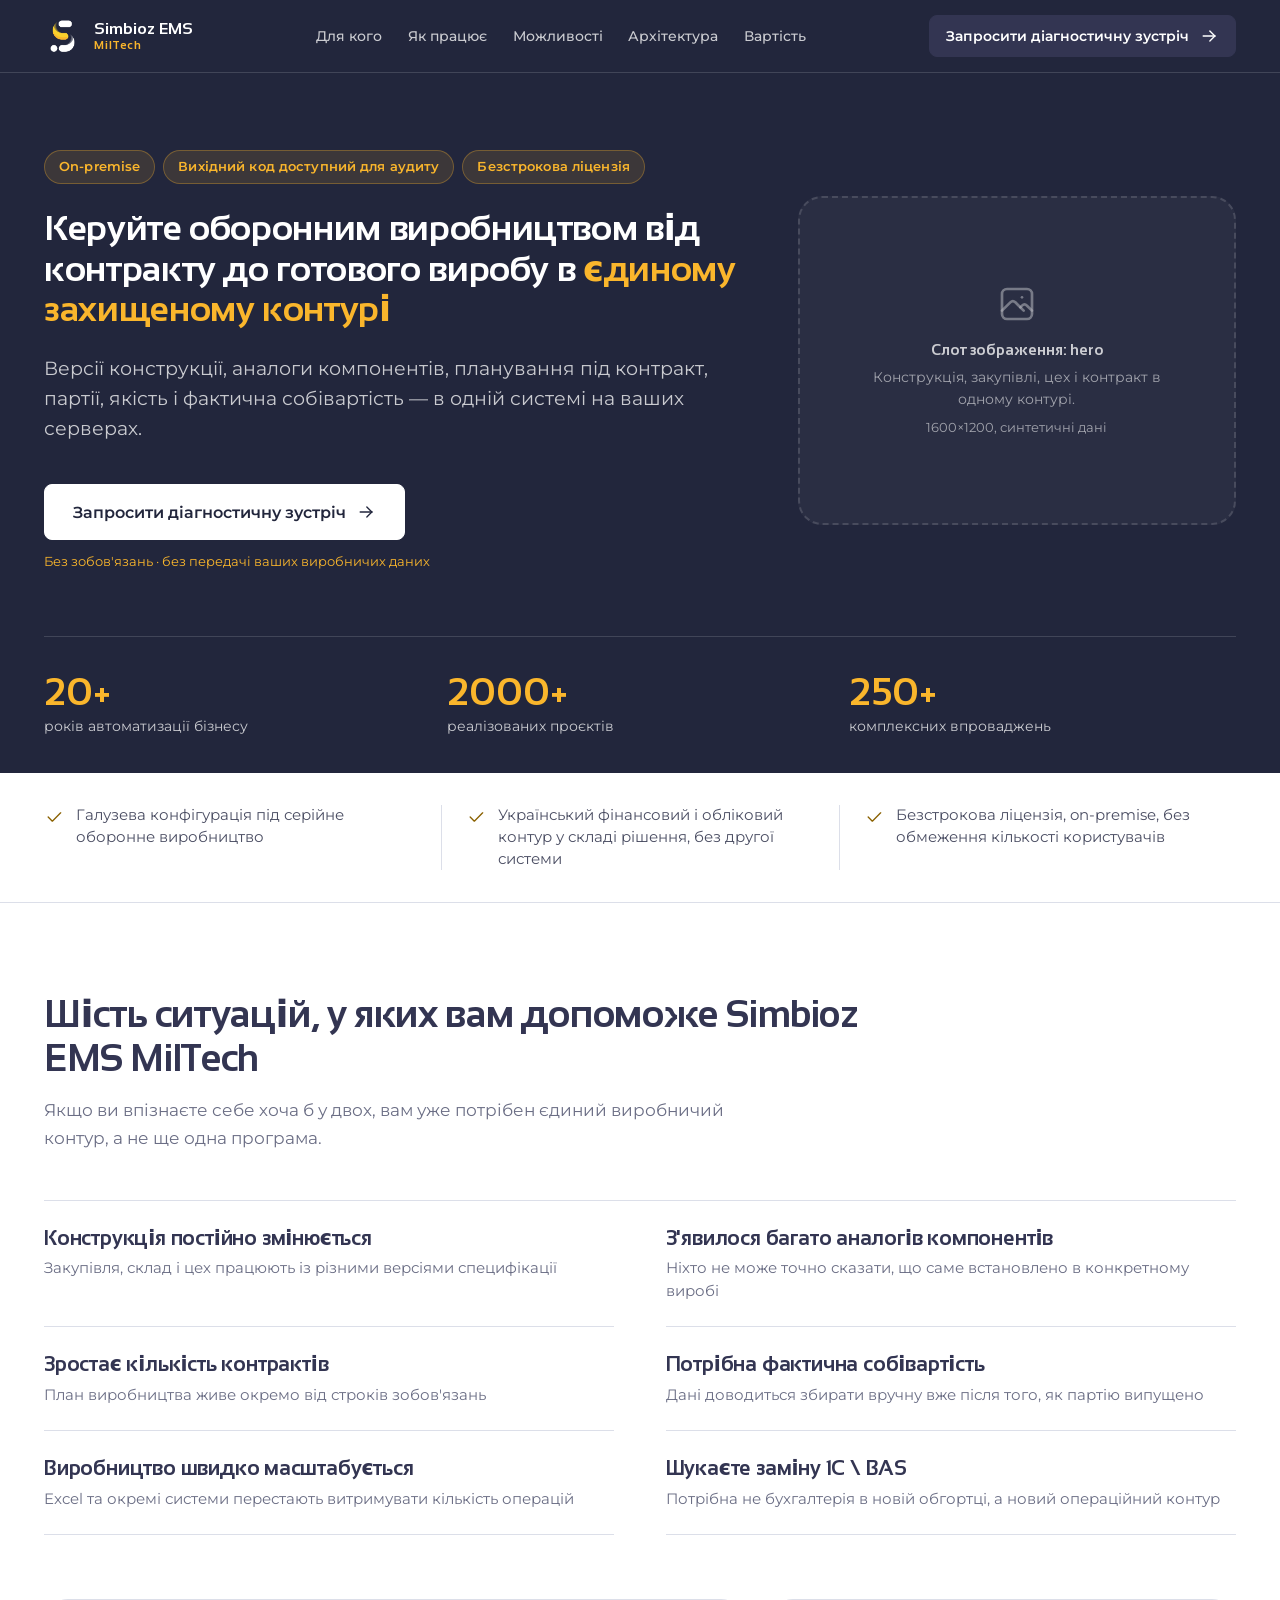
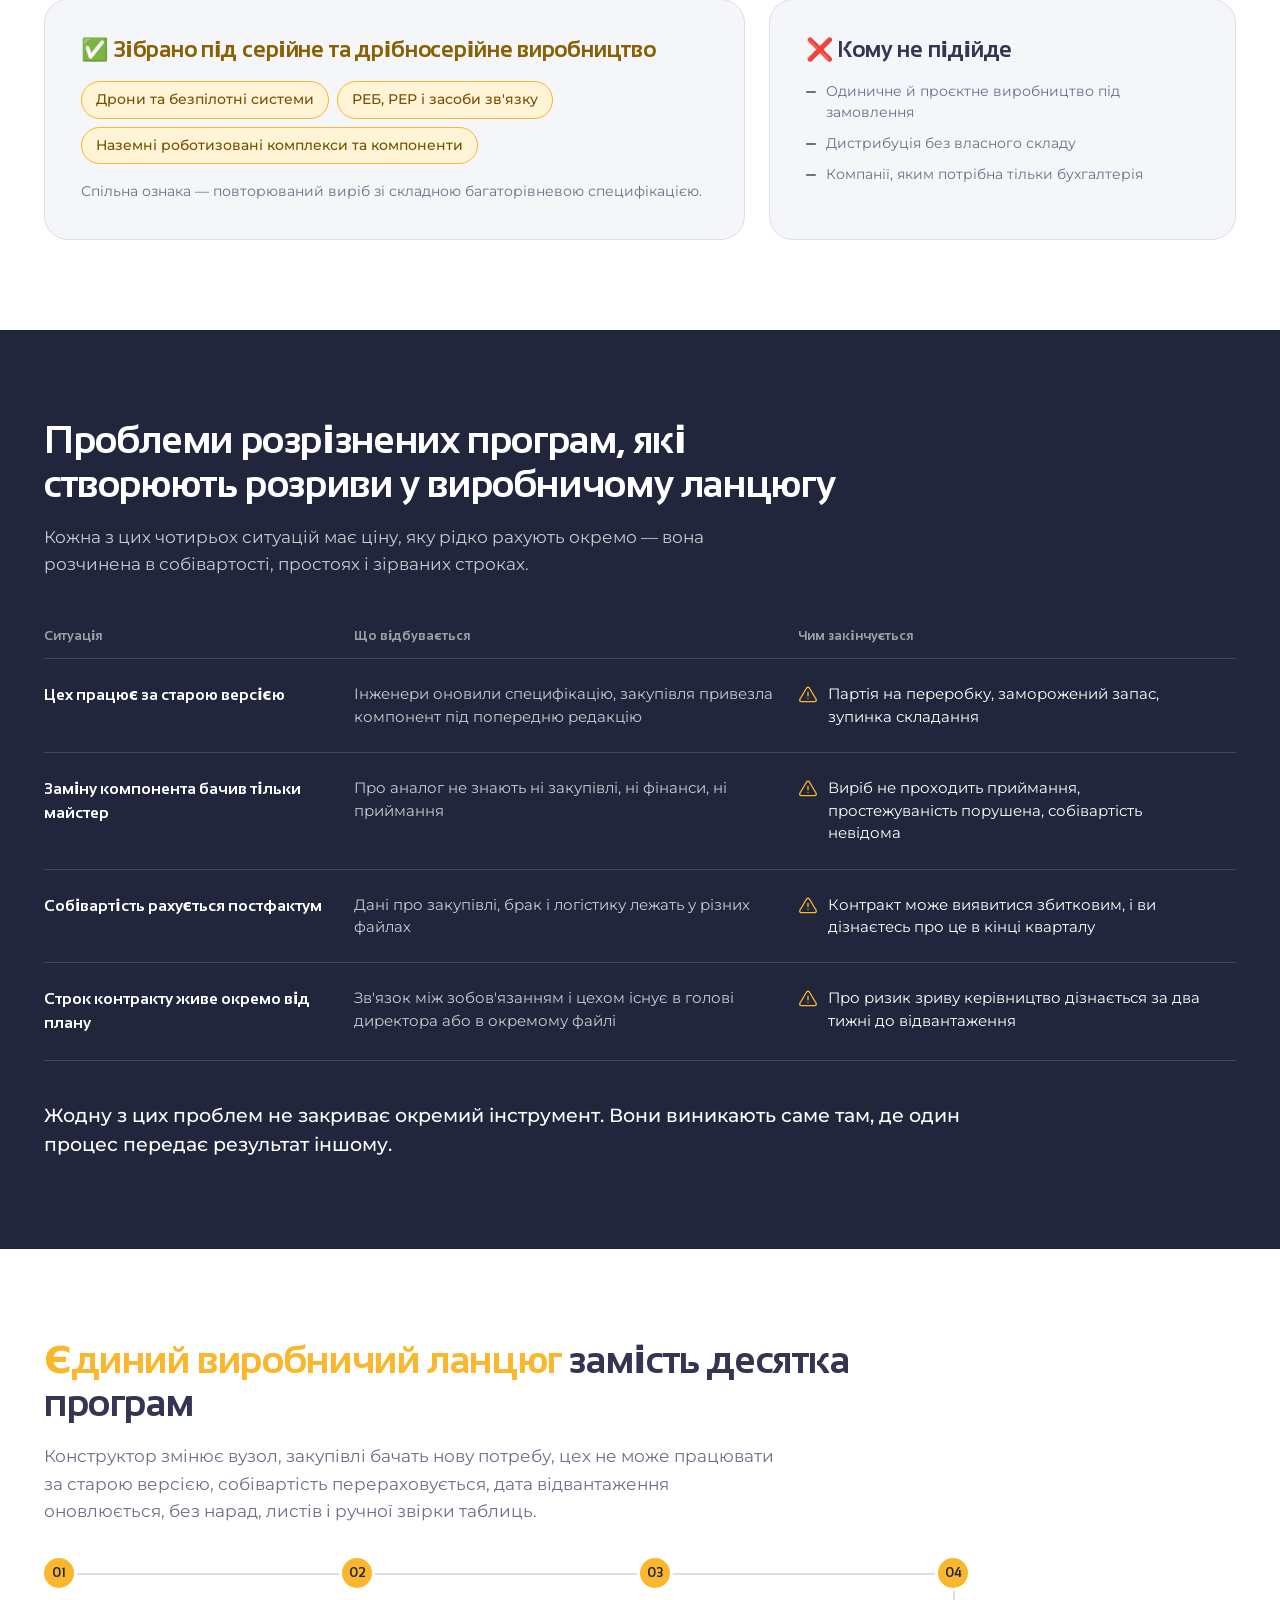
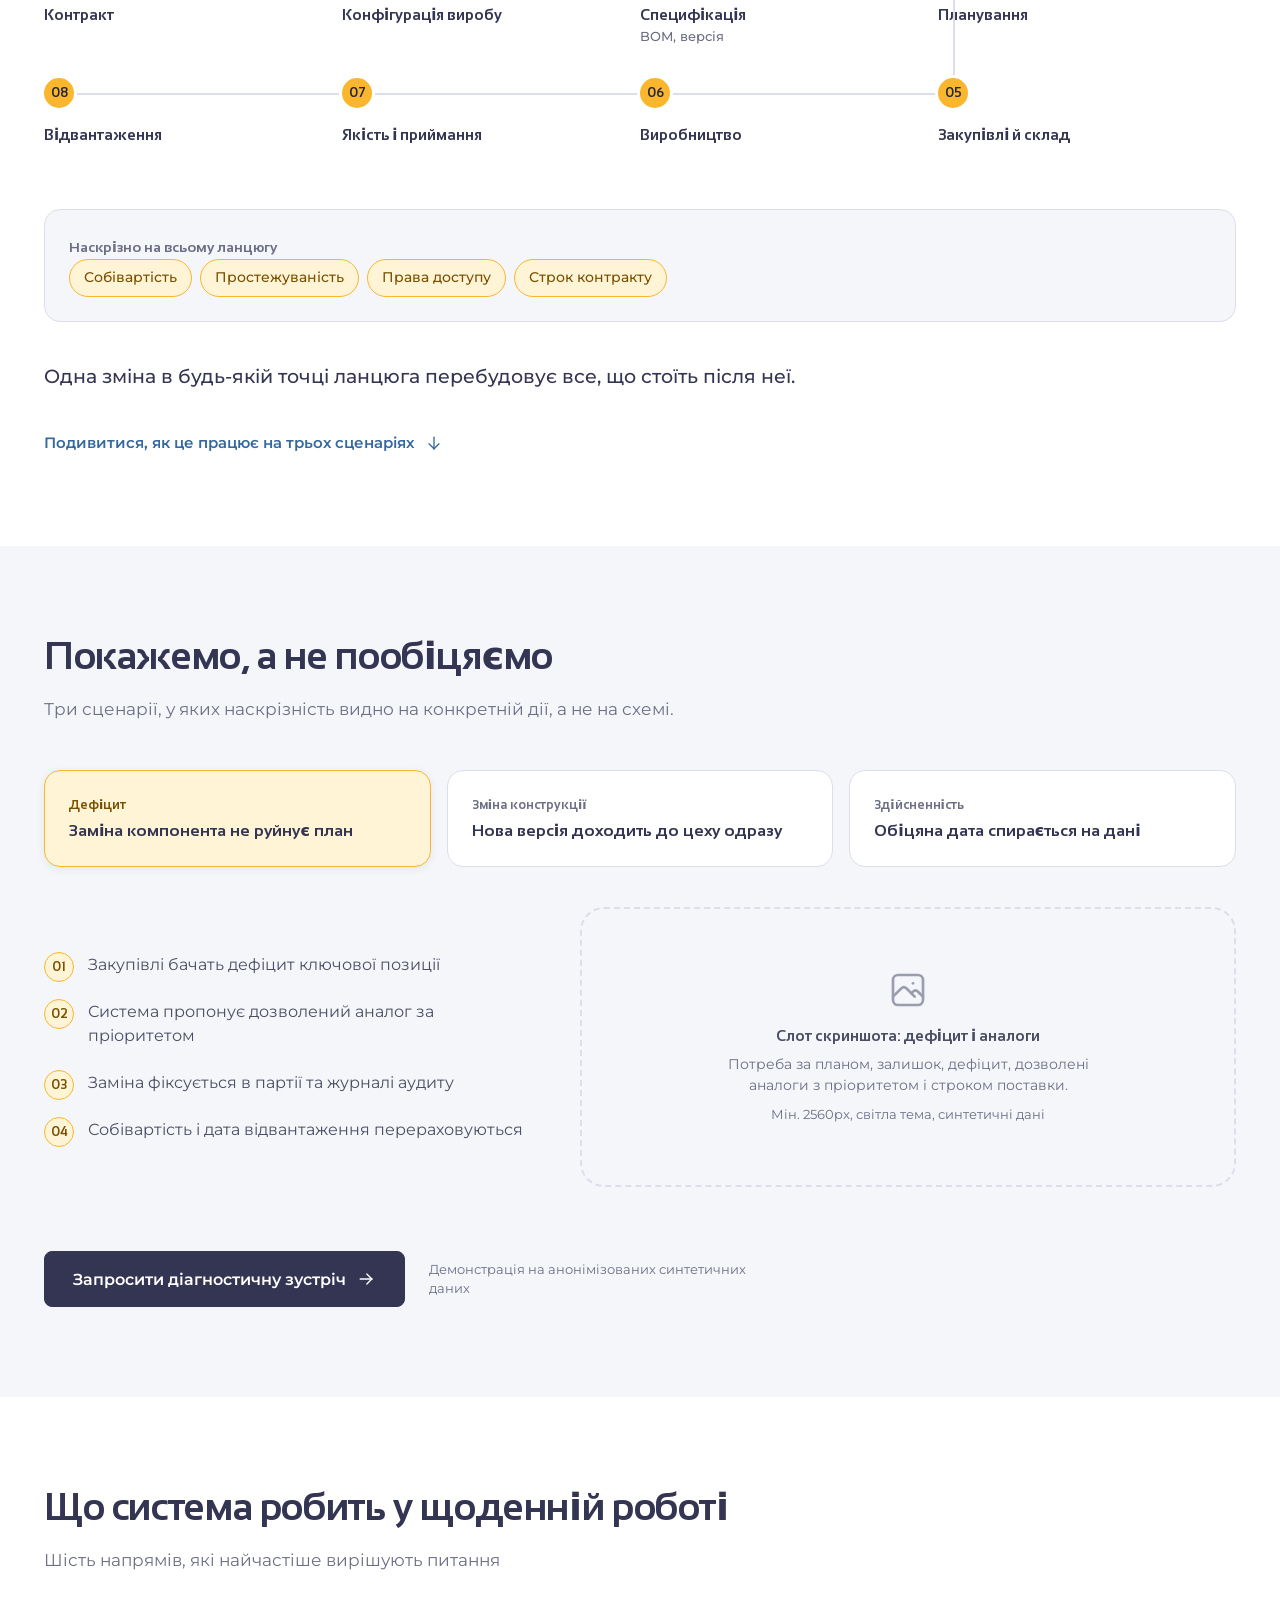
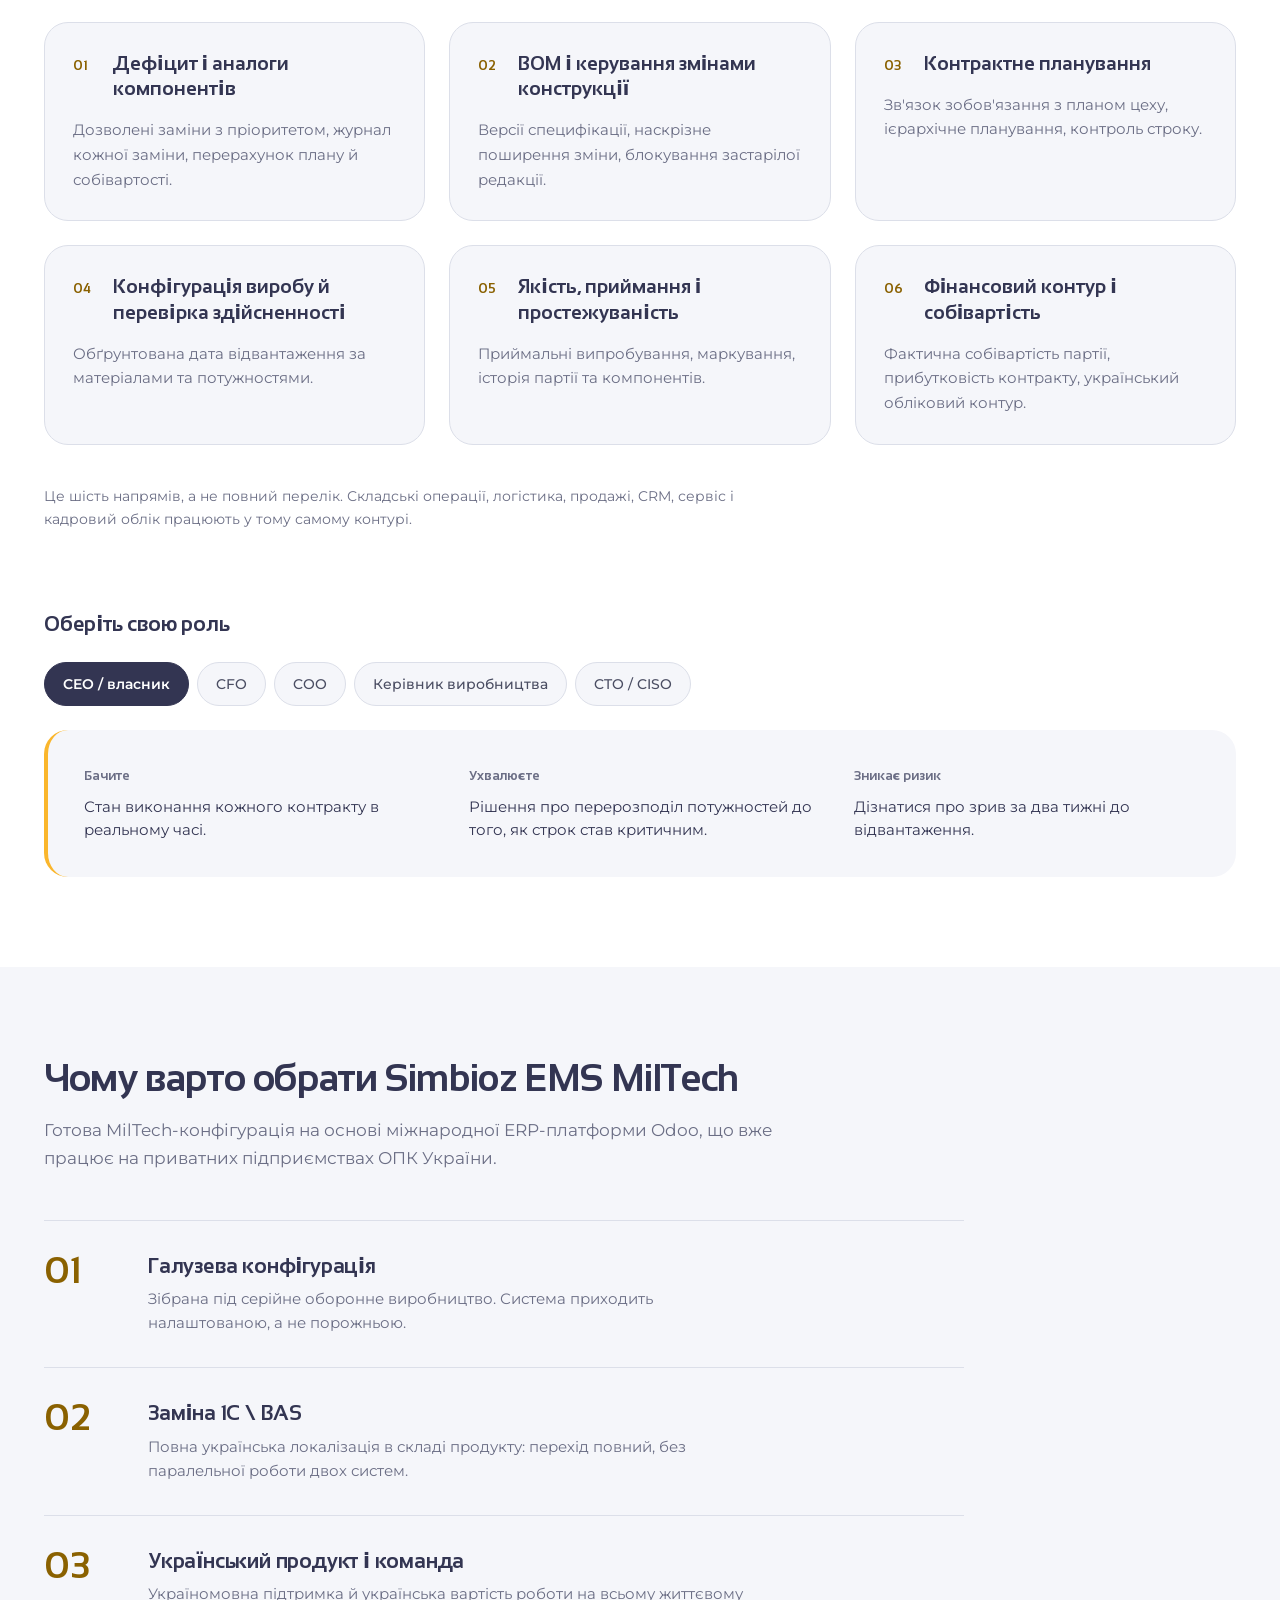
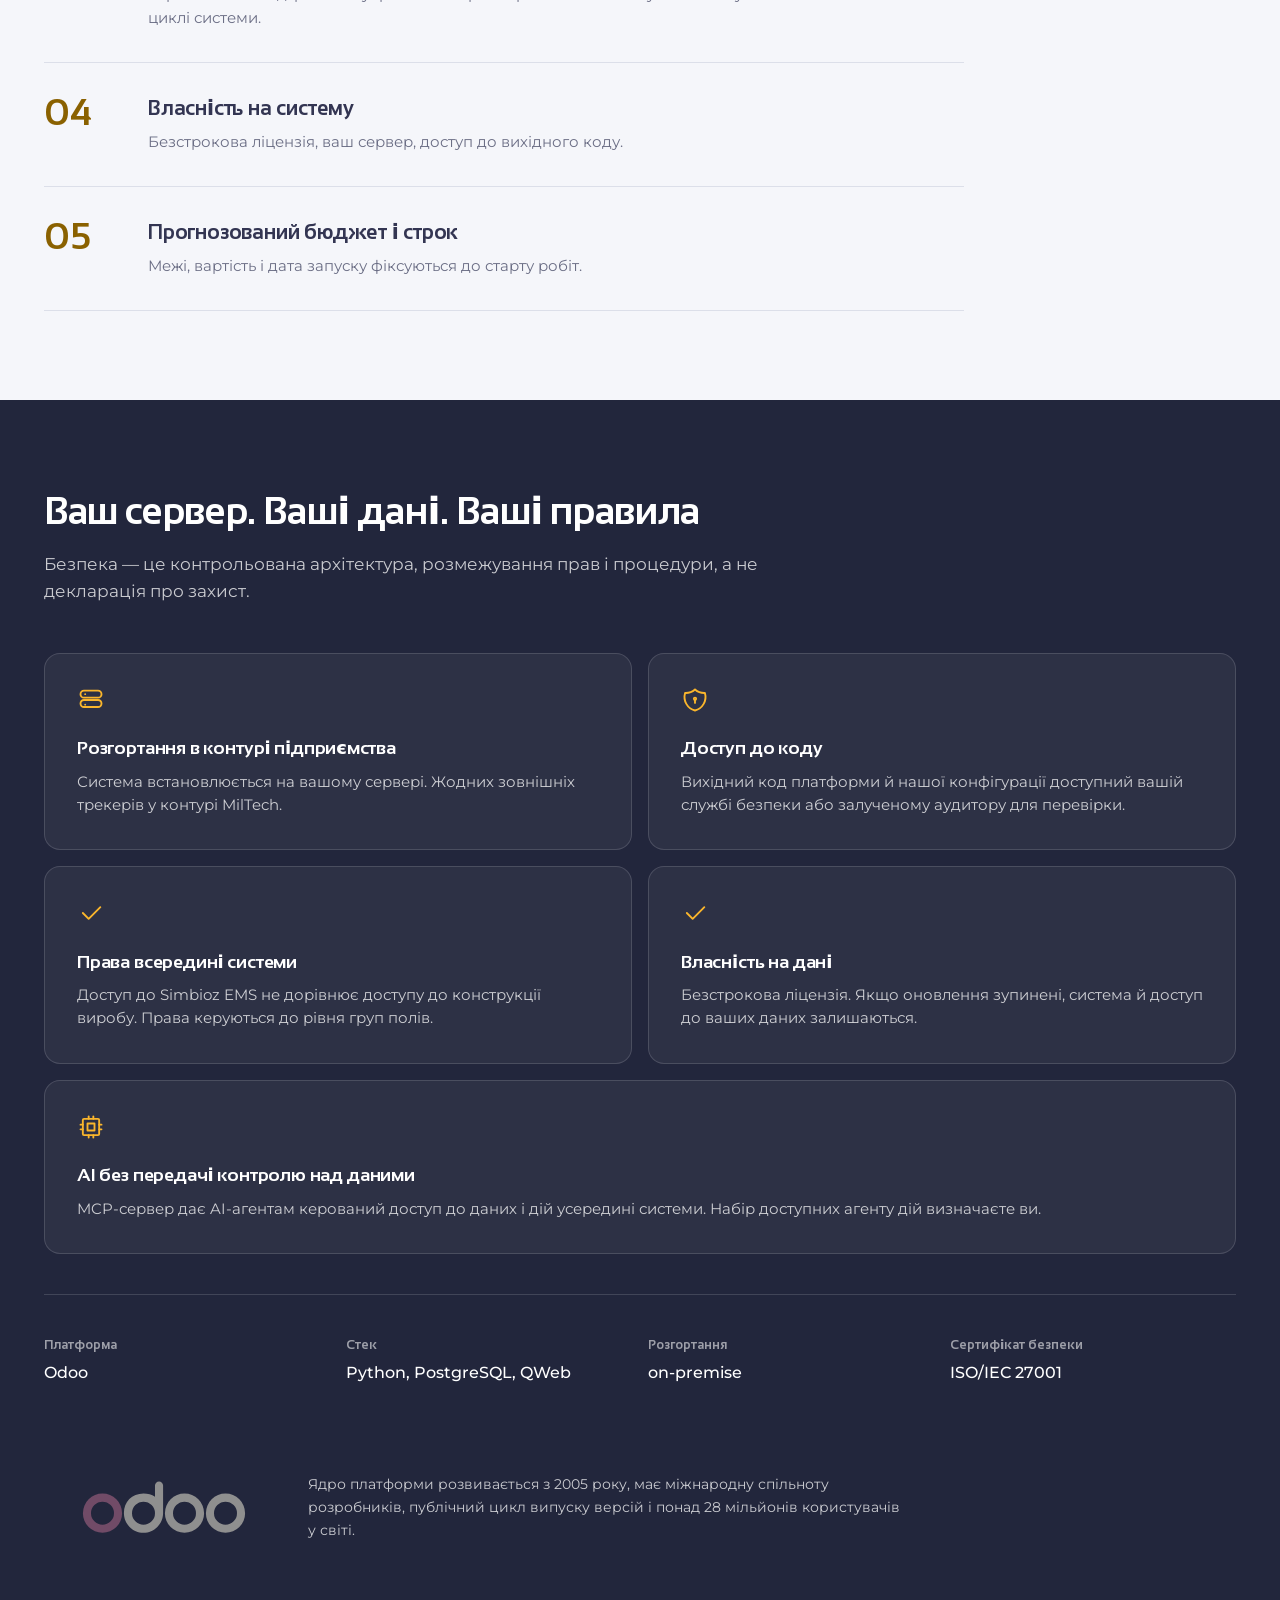
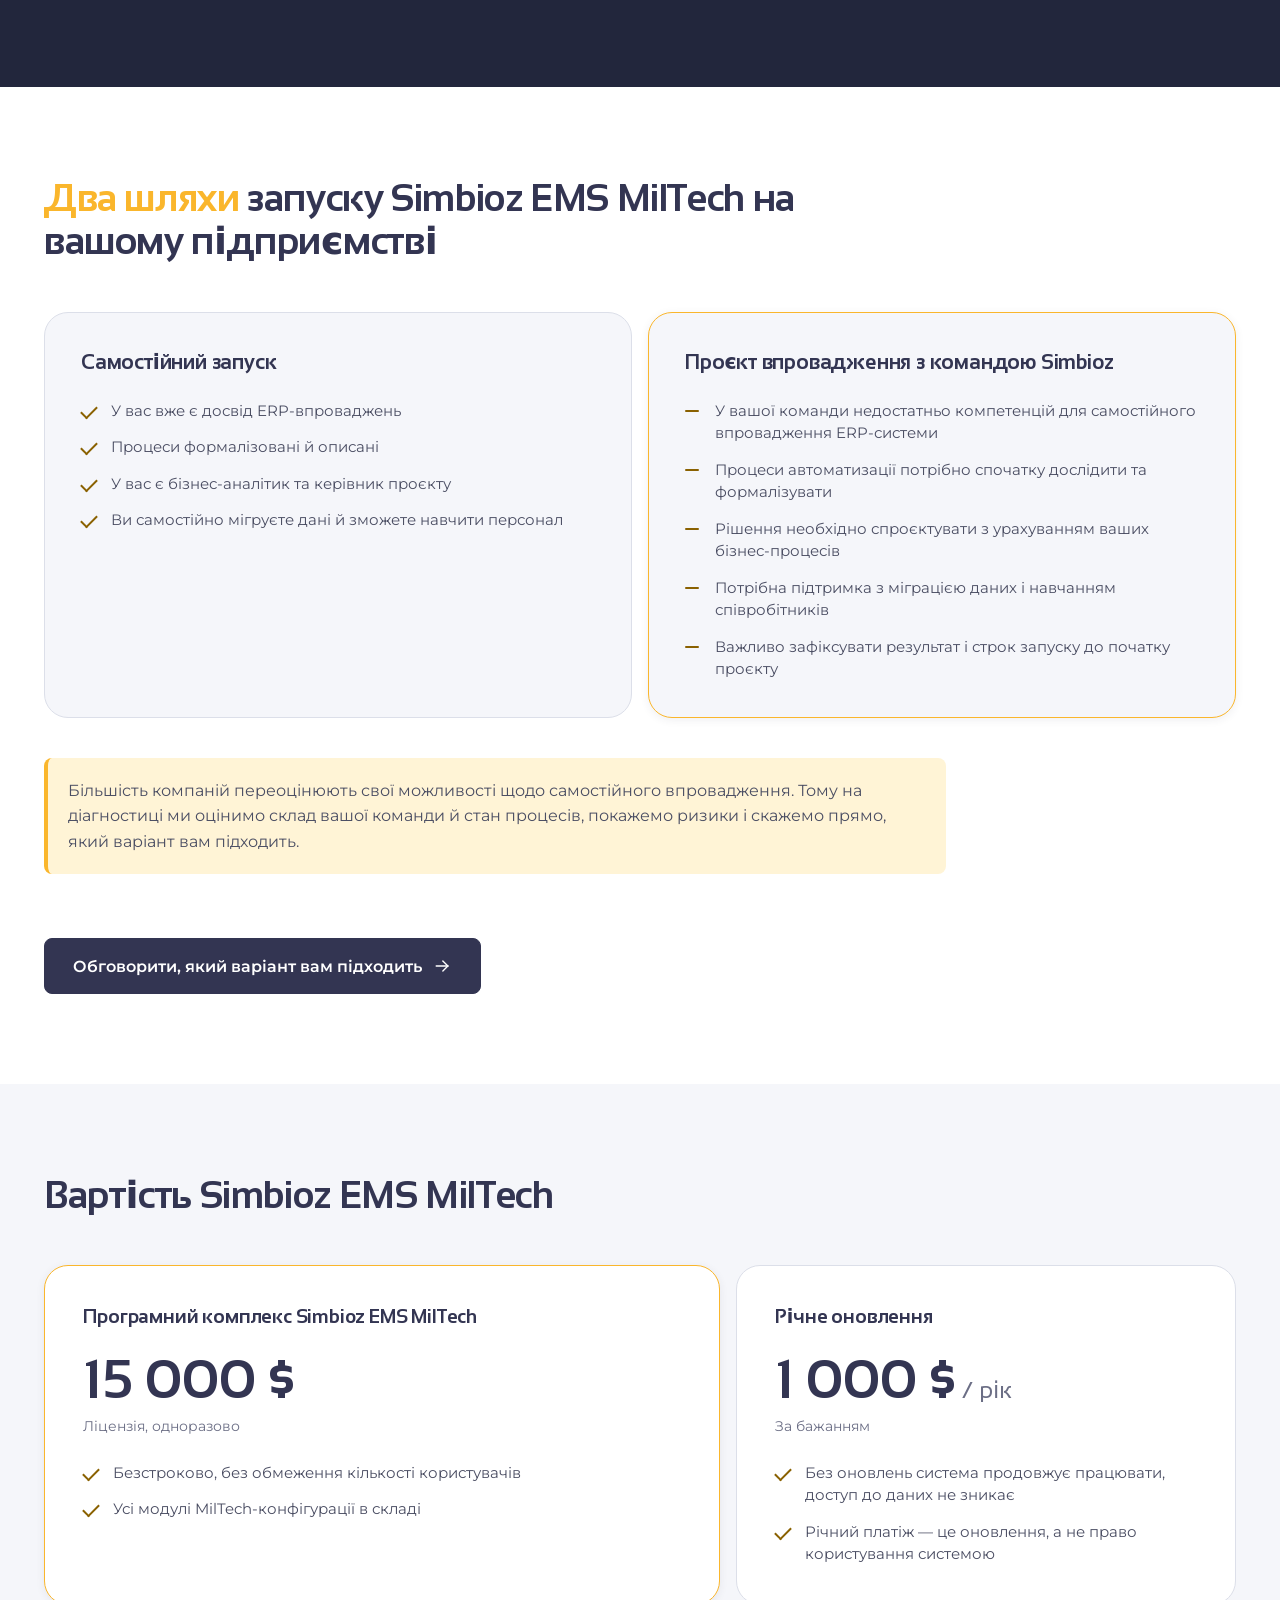
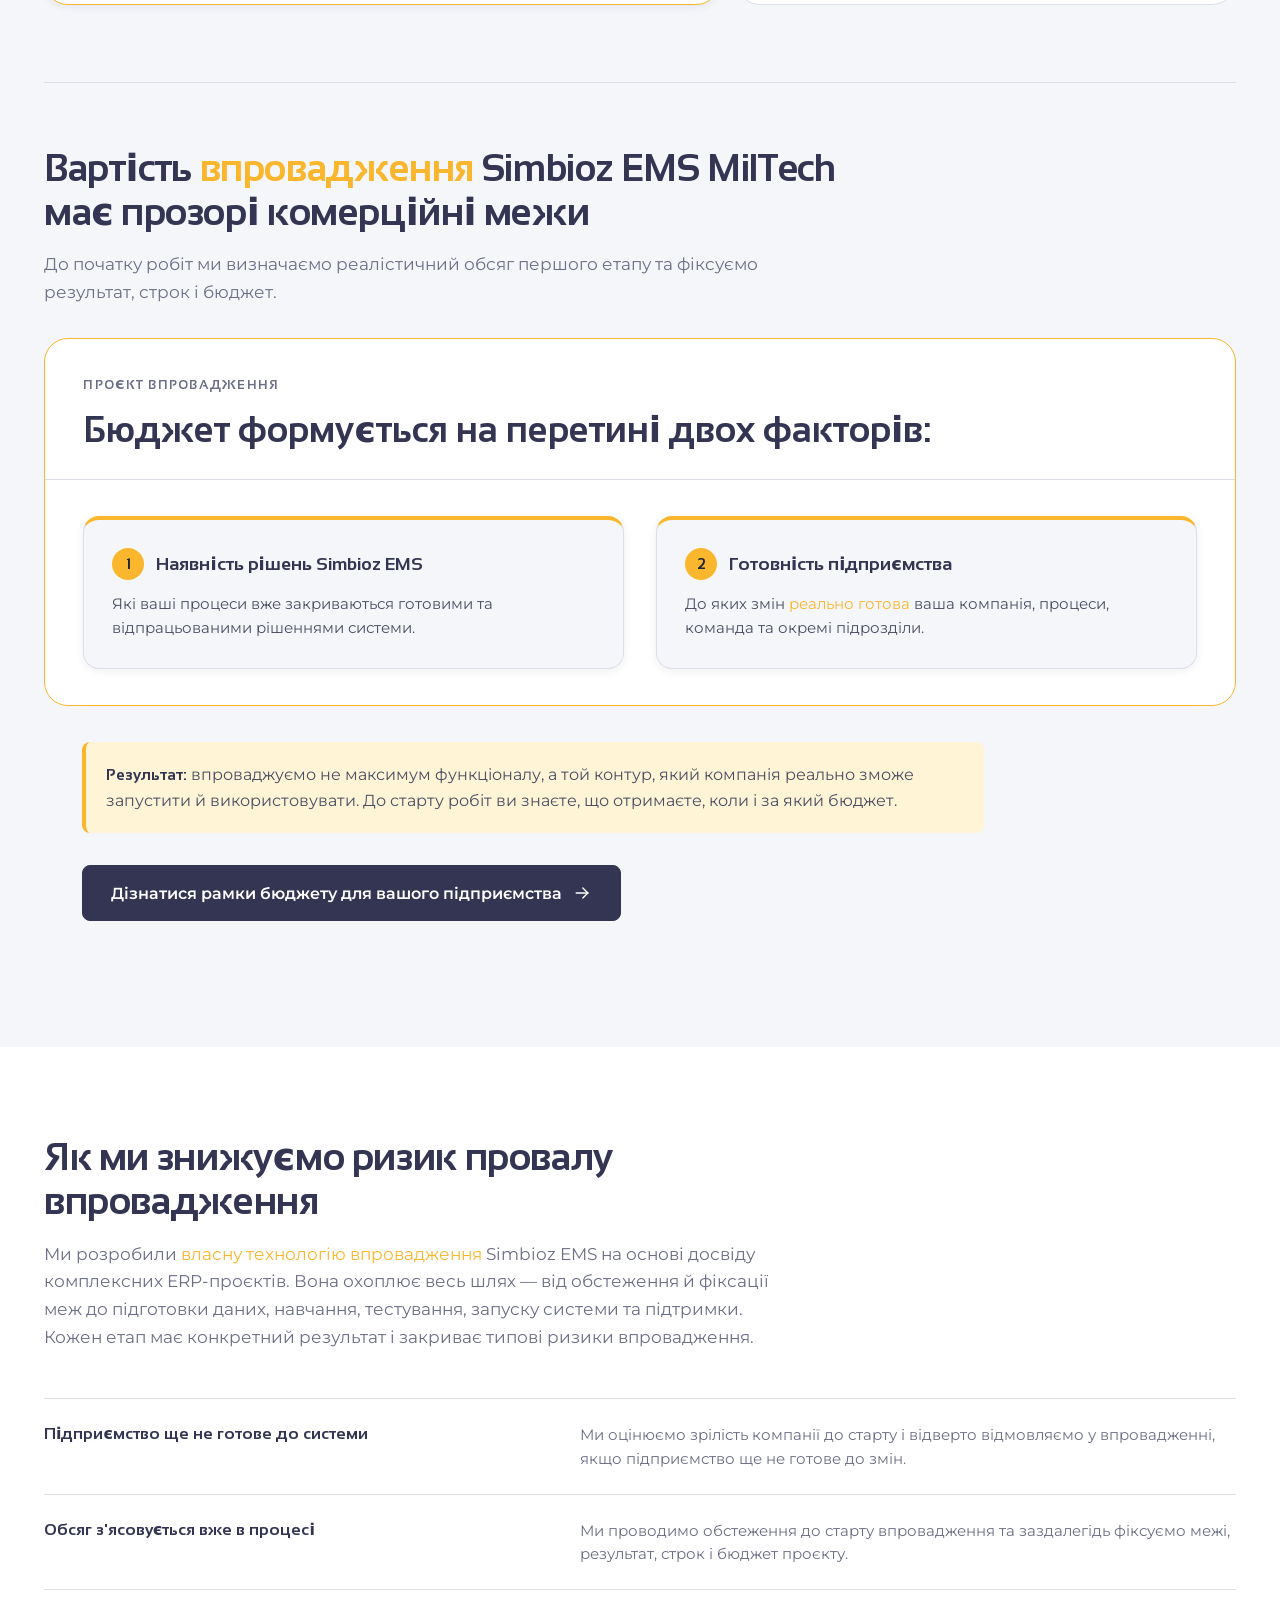
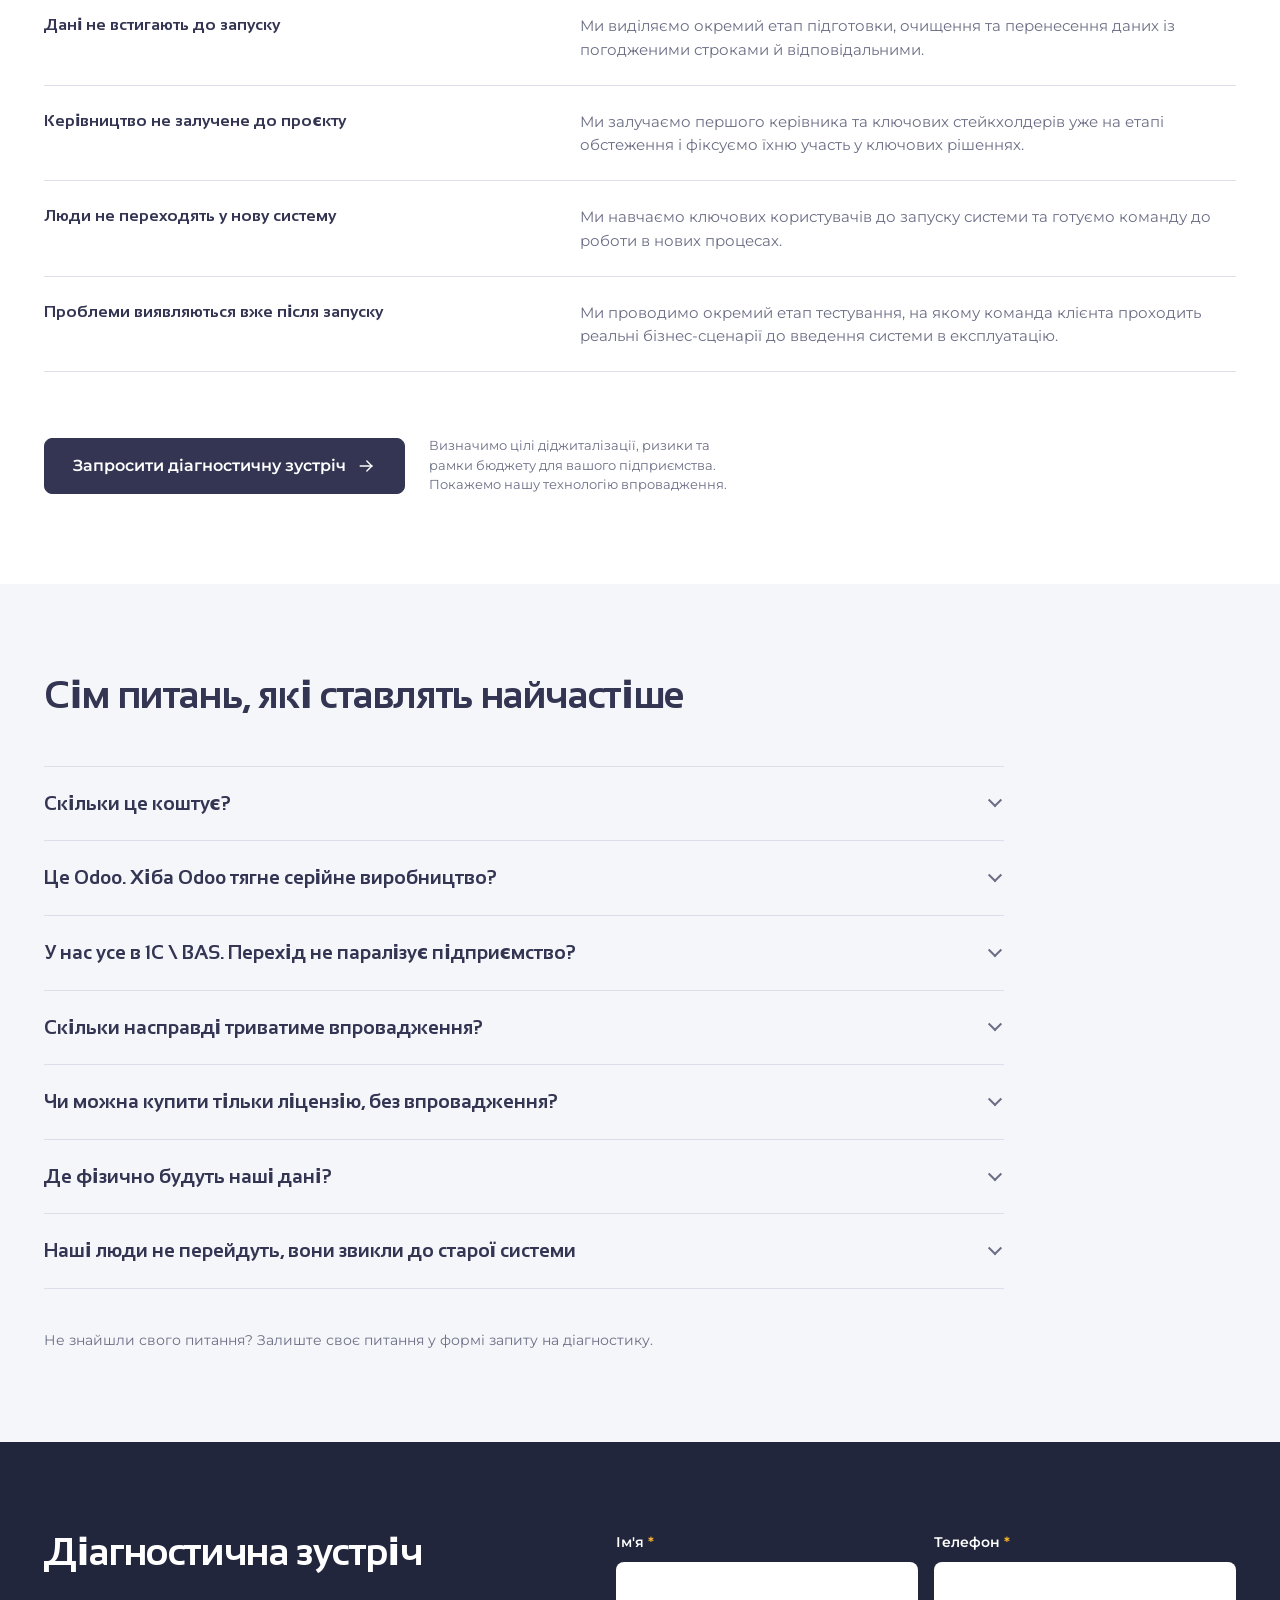
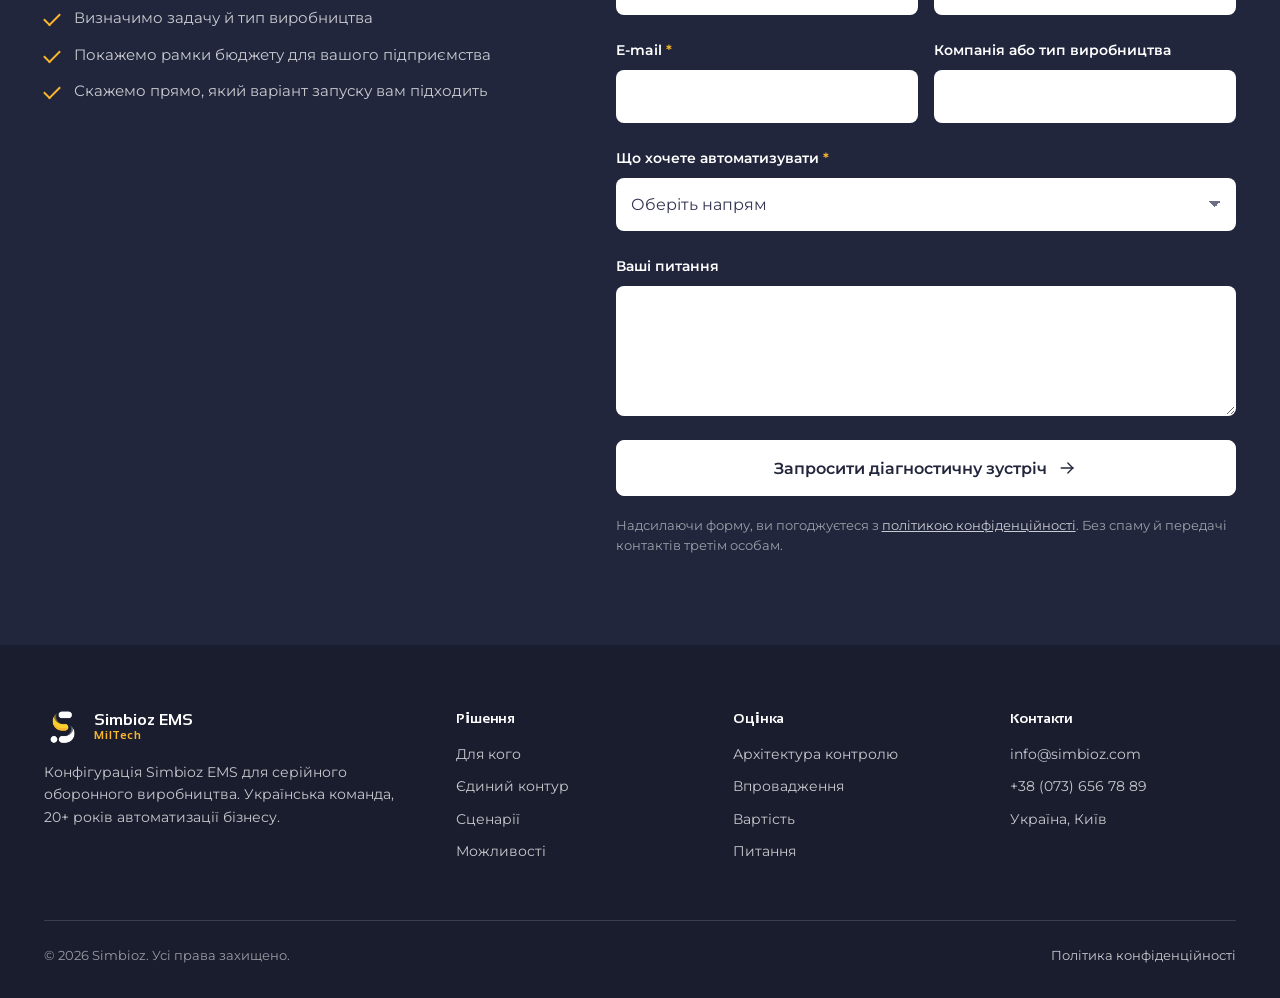
==== commit 691f2bb6: "7" ====
--- a/lp/index.html
+++ b/lp/index.html
@@ -689,7 +689,7 @@
   <div class="shell">
     <header class="section__head">
       <h2 id="risk-title">Як ми знижуємо ризик провалу впровадження</h2>
-      <p class="section__lead">Ми розробили власну технологію впровадження Simbioz EMS на основі досвіду комплексних ERP-проєктів. Вона охоплює весь шлях — від обстеження й фіксації меж до підготовки даних, навчання, тестування, запуску системи та підтримки. Кожен етап має конкретний результат і закриває типові ризики впровадження.</p>
+      <p class="section__lead">Ми розробили <span class="text-accent">власну технологію впровадження</span> Simbioz EMS на основі досвіду комплексних ERP-проєктів. Вона охоплює весь шлях — від обстеження й фіксації меж до підготовки даних, навчання, тестування, запуску системи та підтримки. Кожен етап має конкретний результат і закриває типові ризики впровадження.</p>
     </header>
 
     <ul class="risks reveal-group">
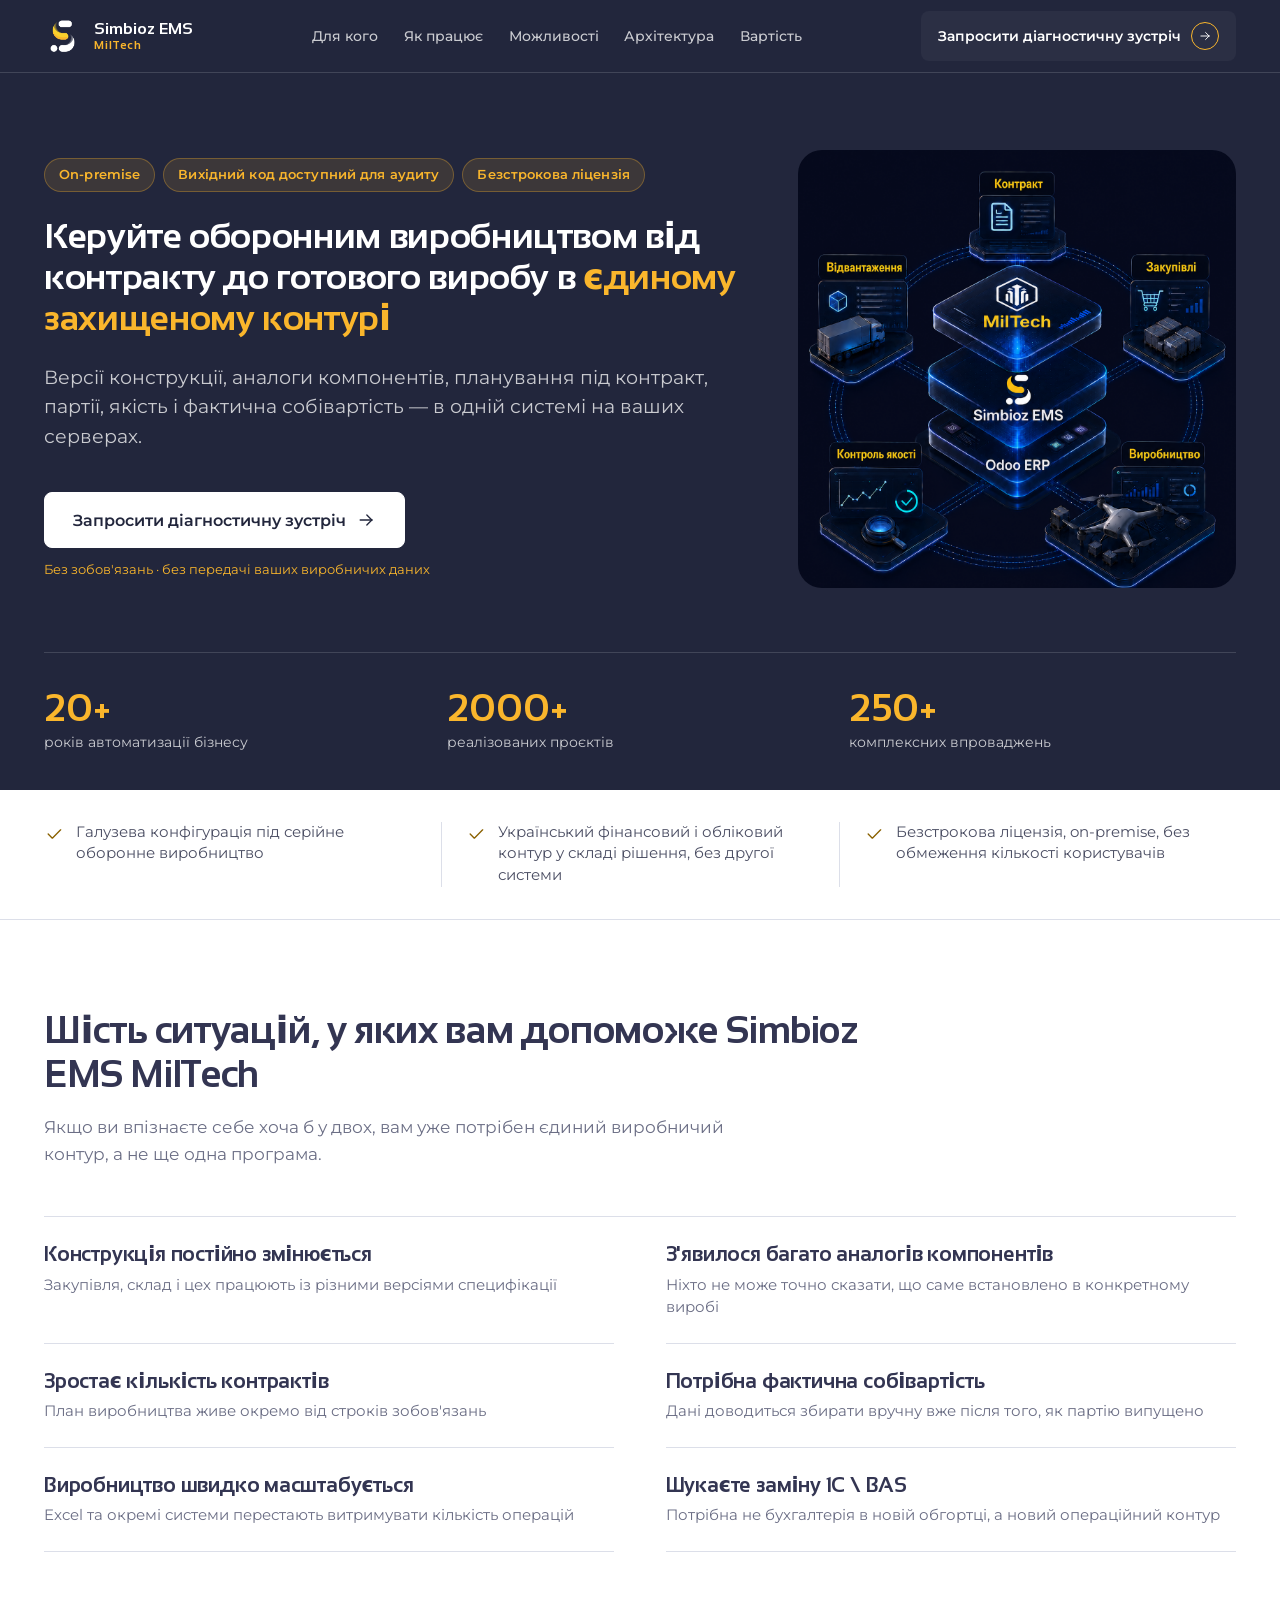
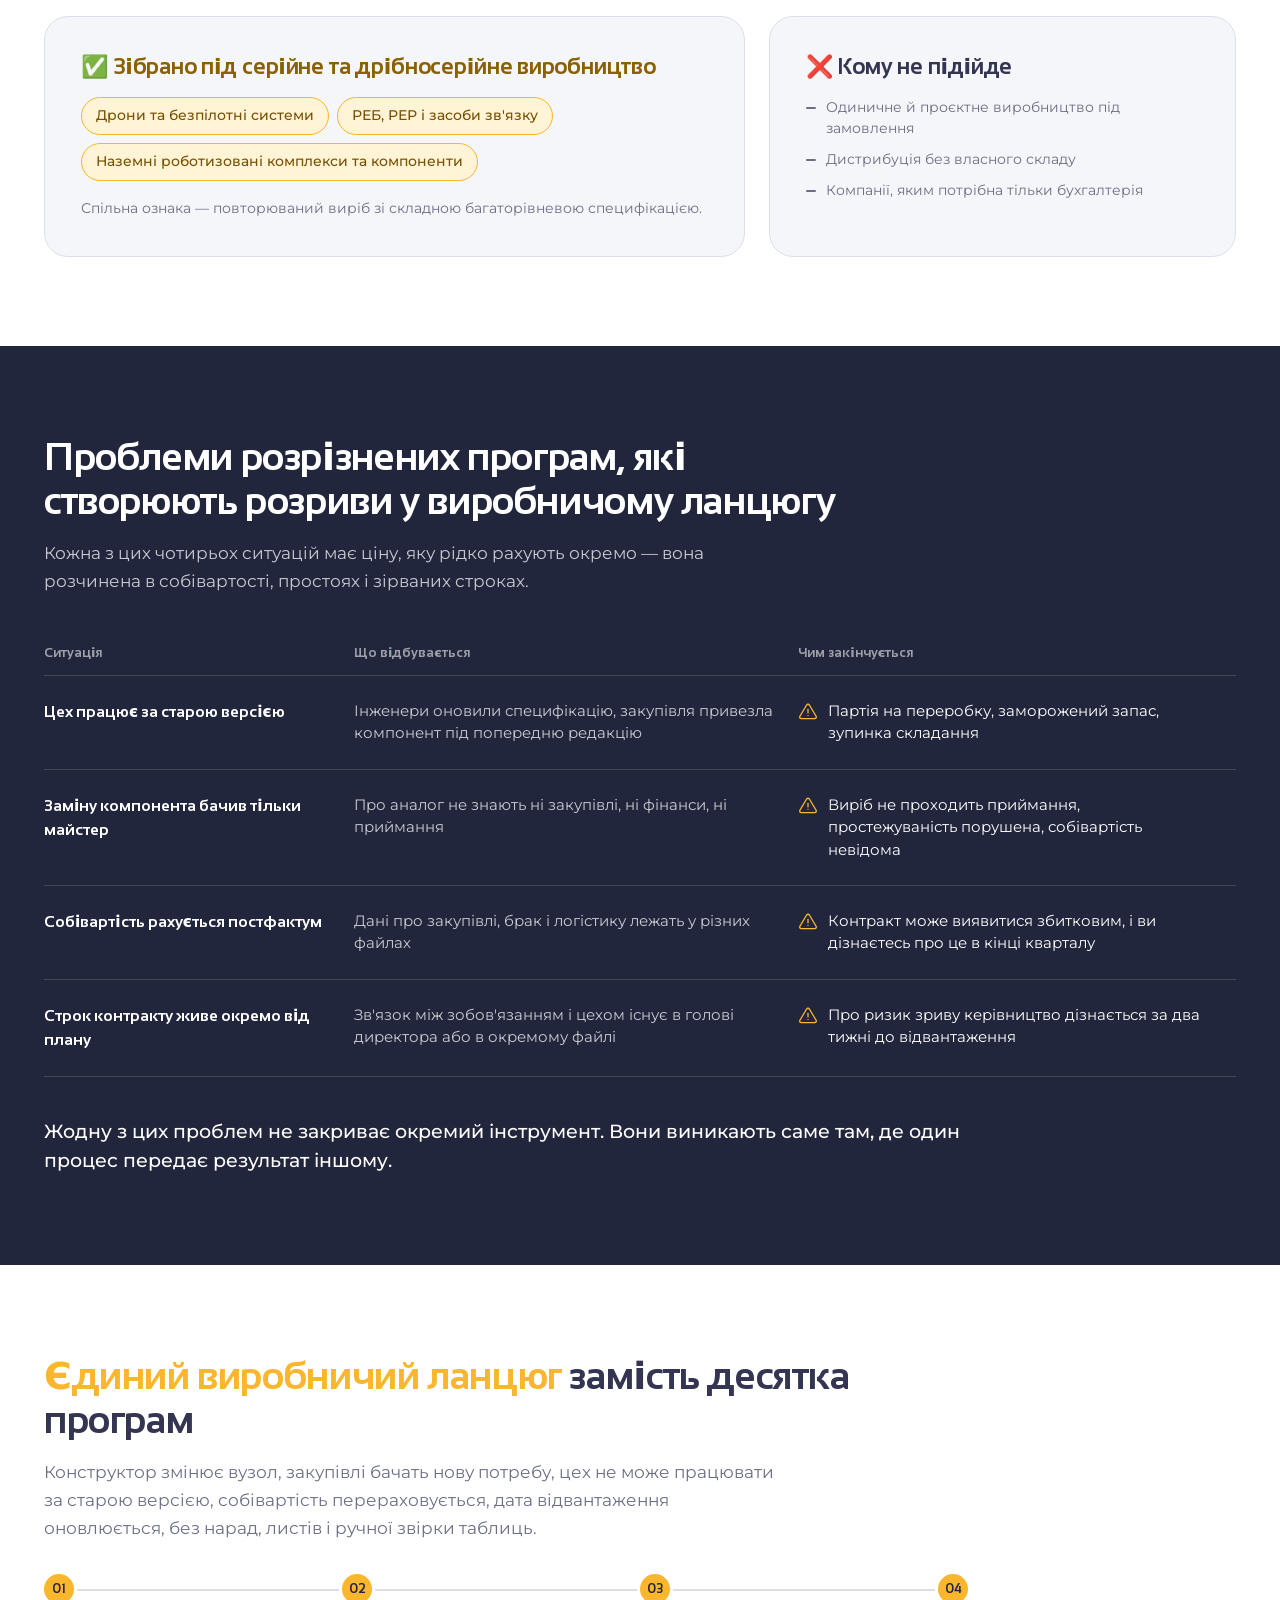
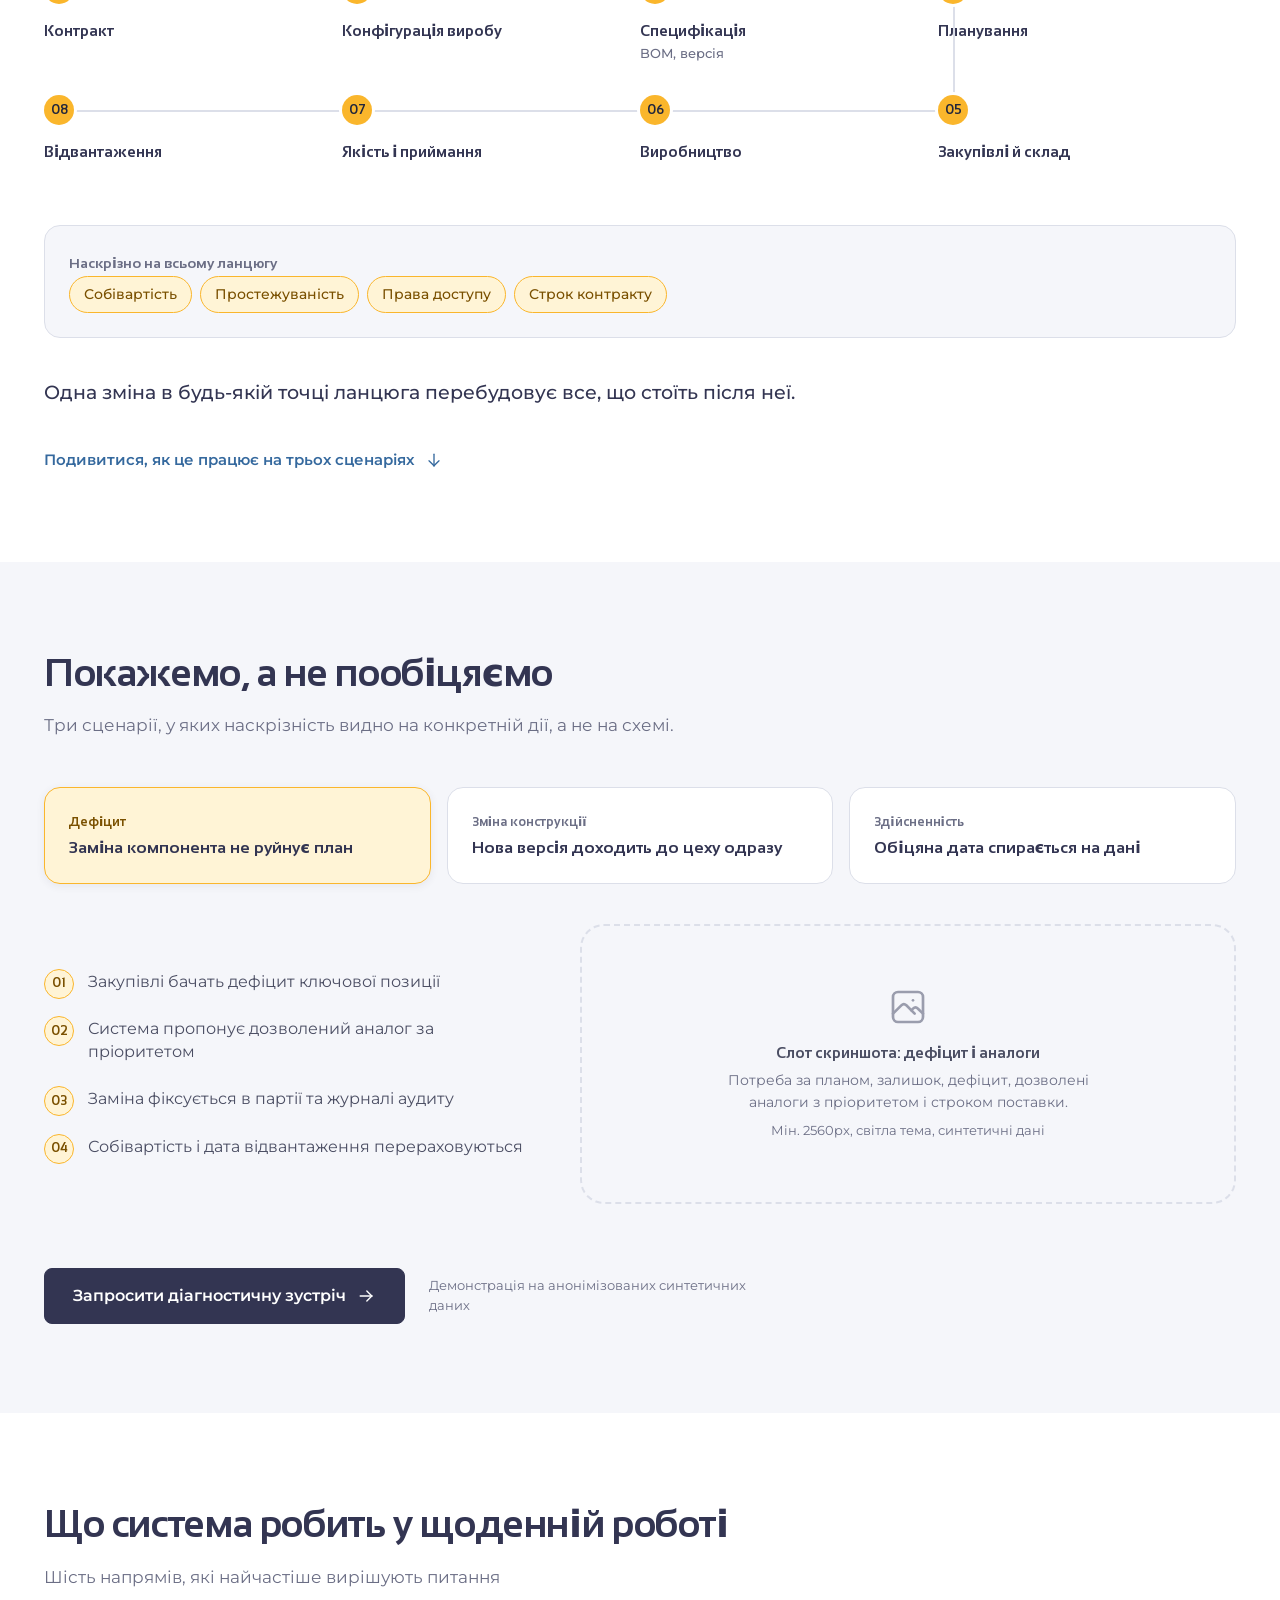
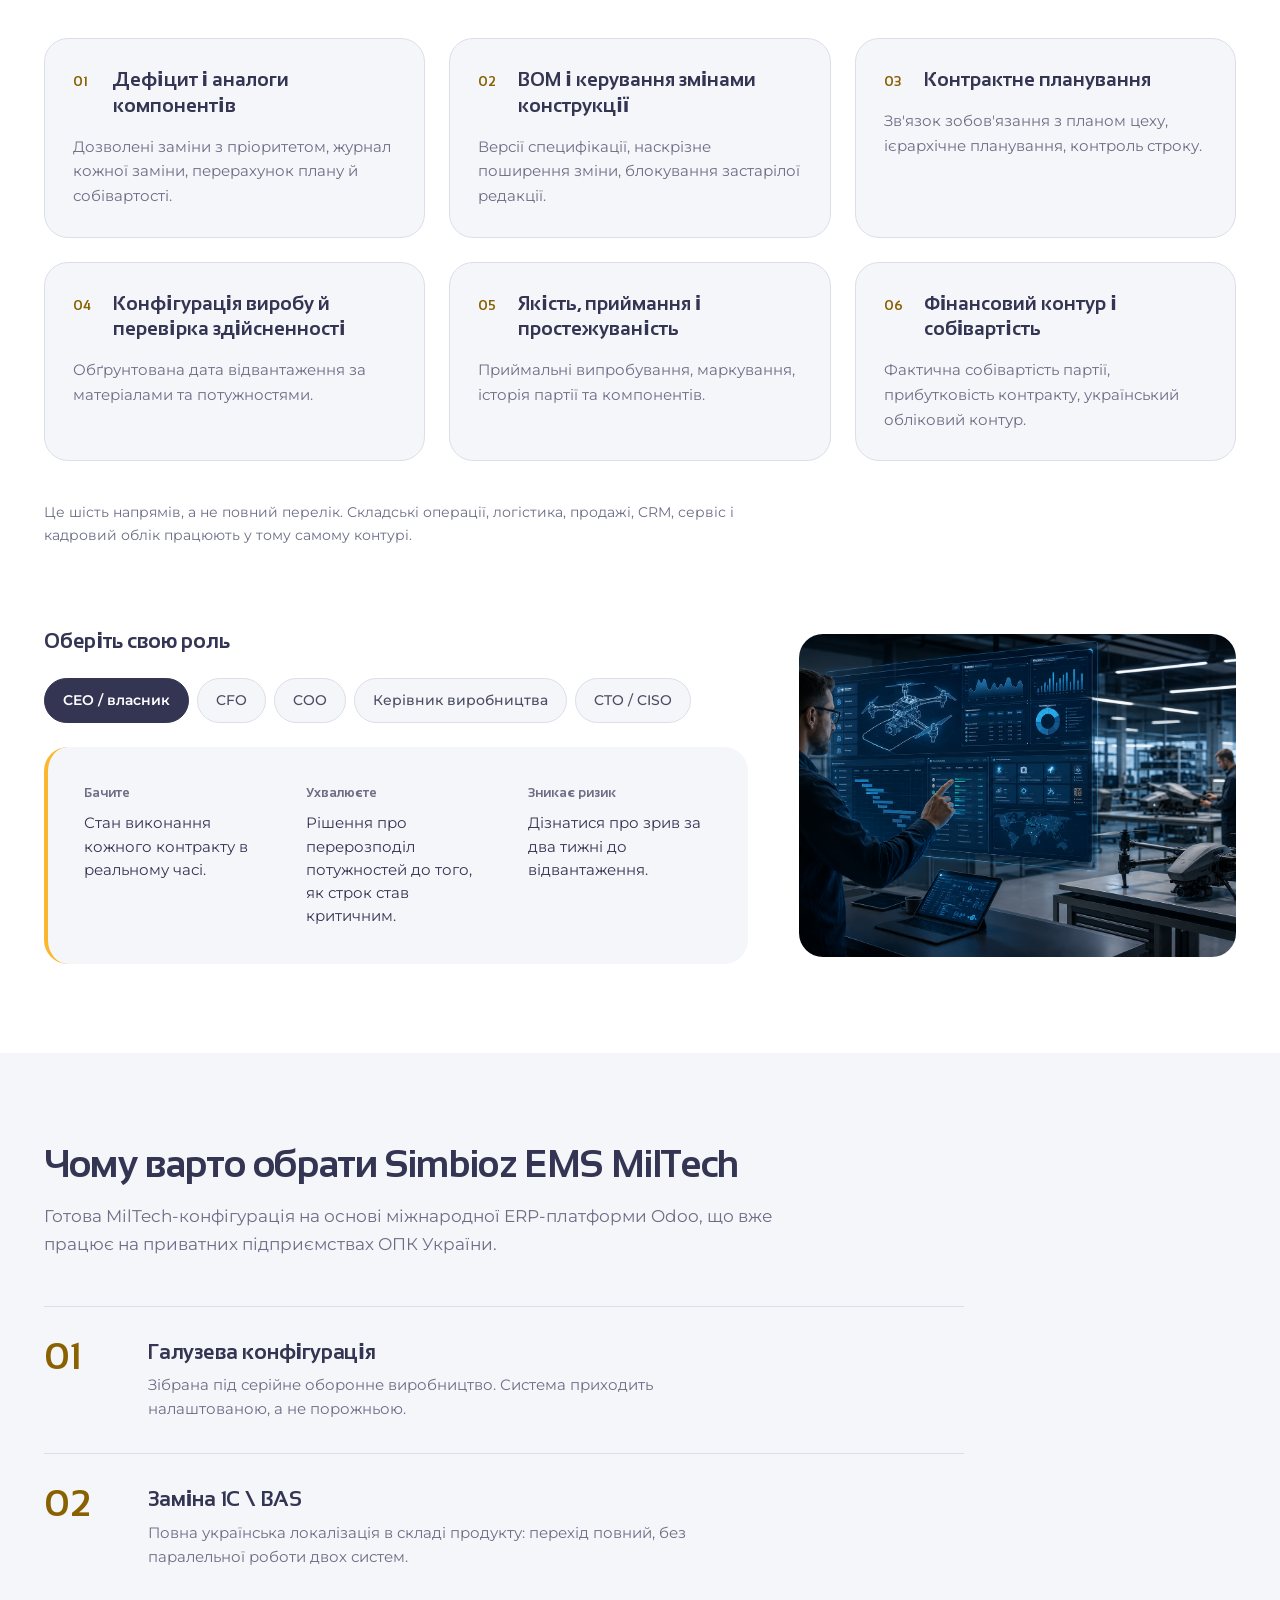
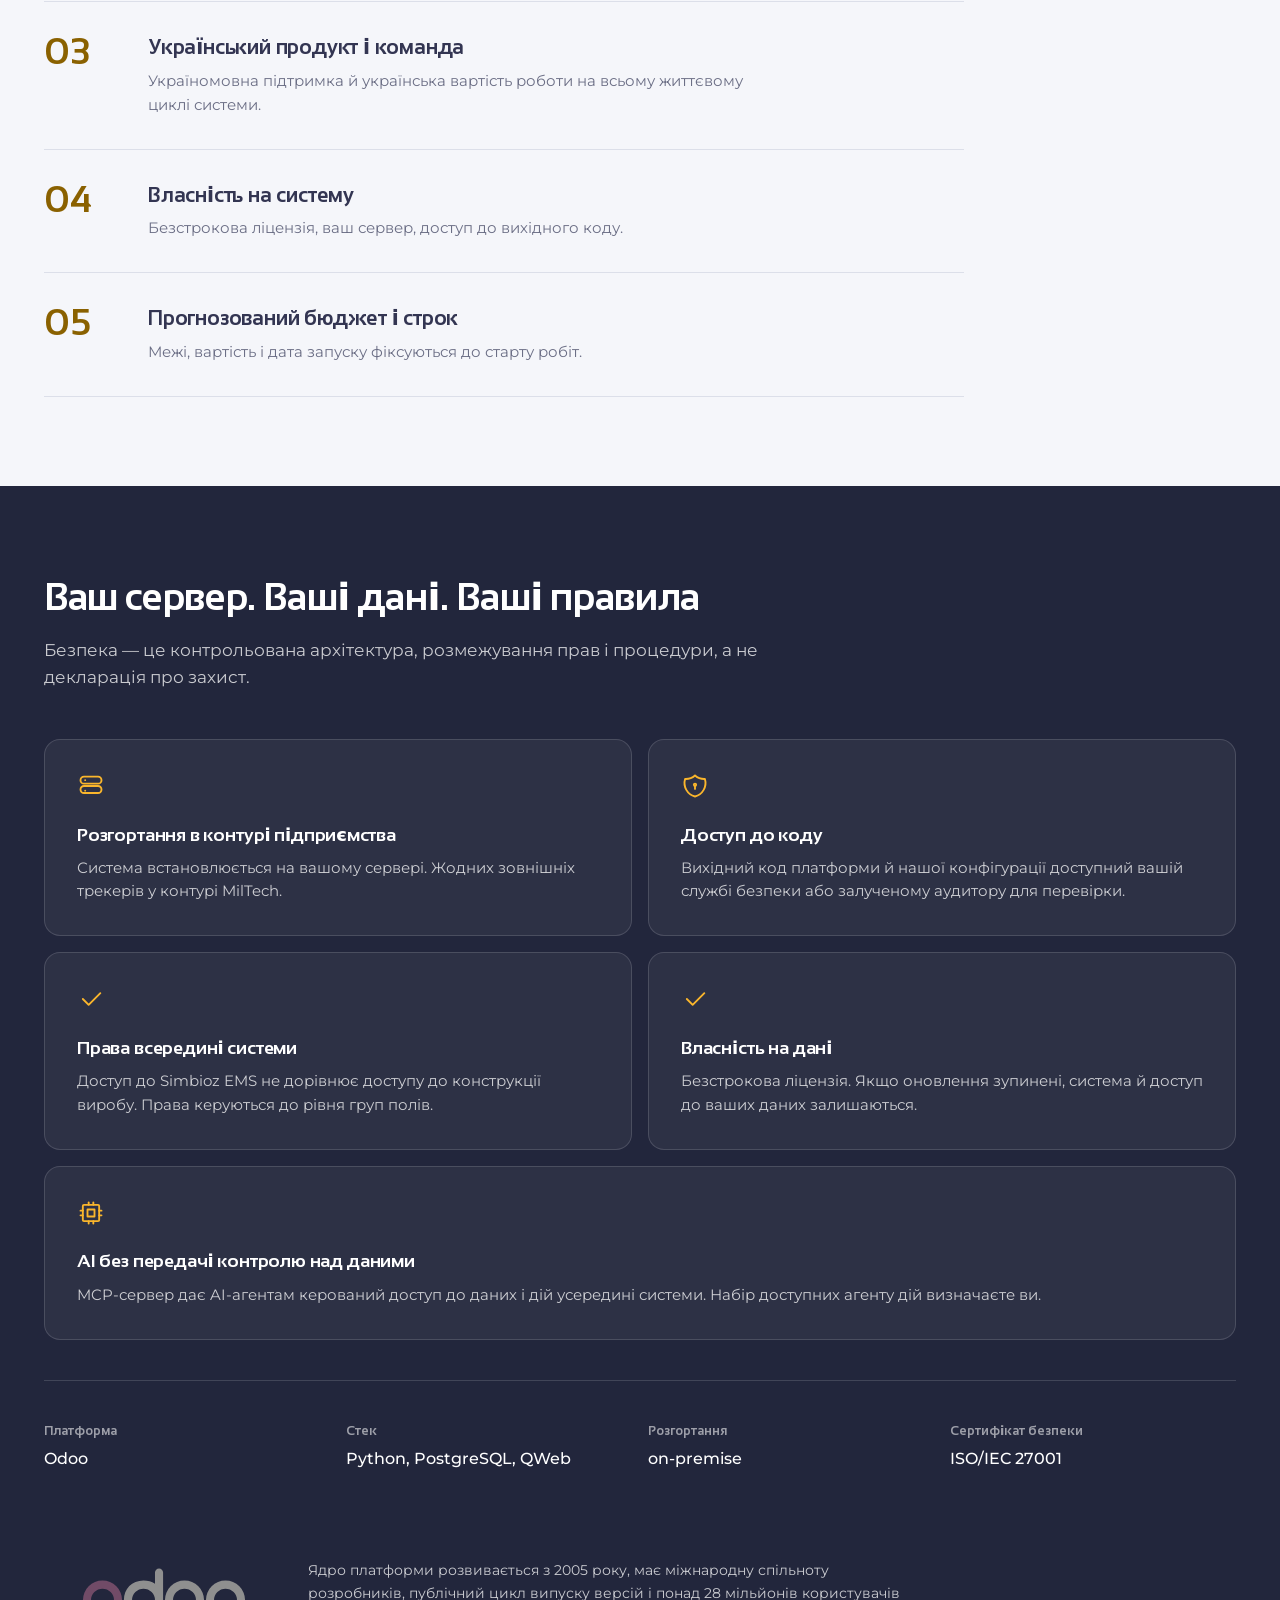
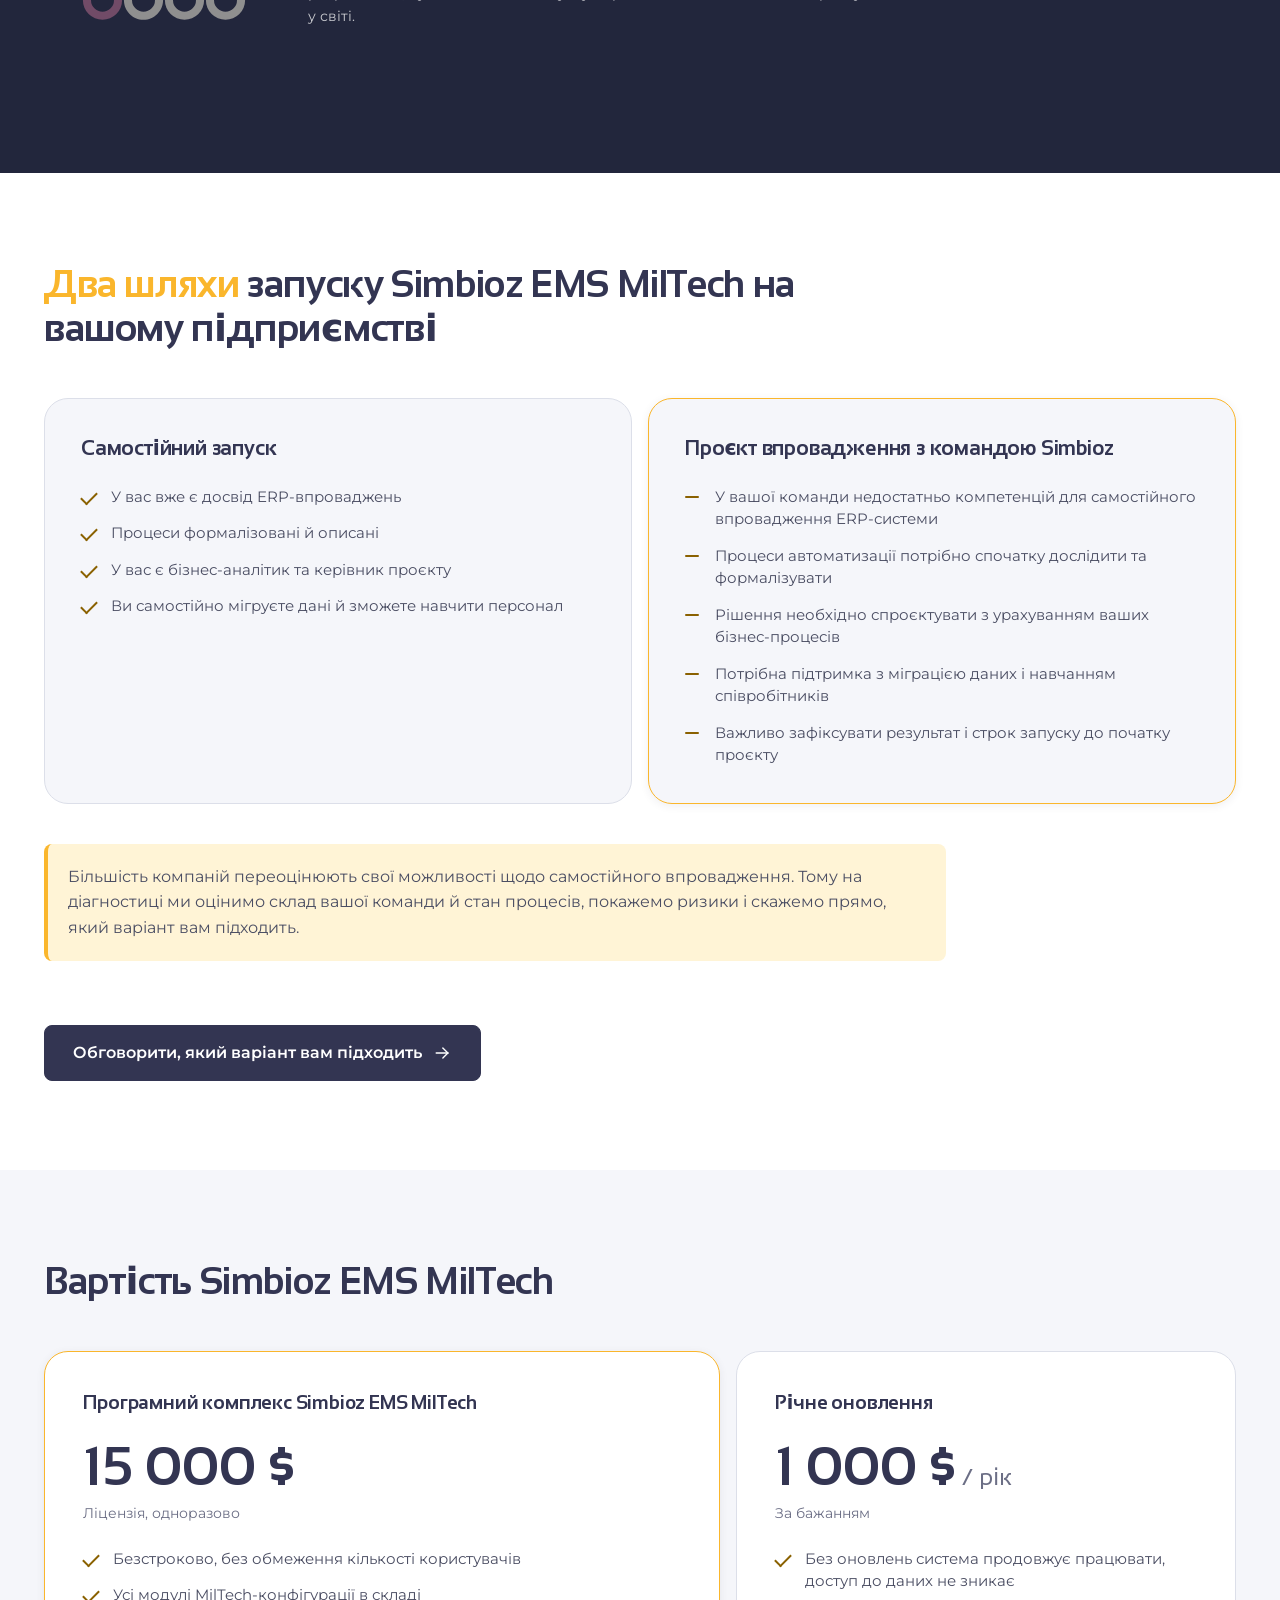
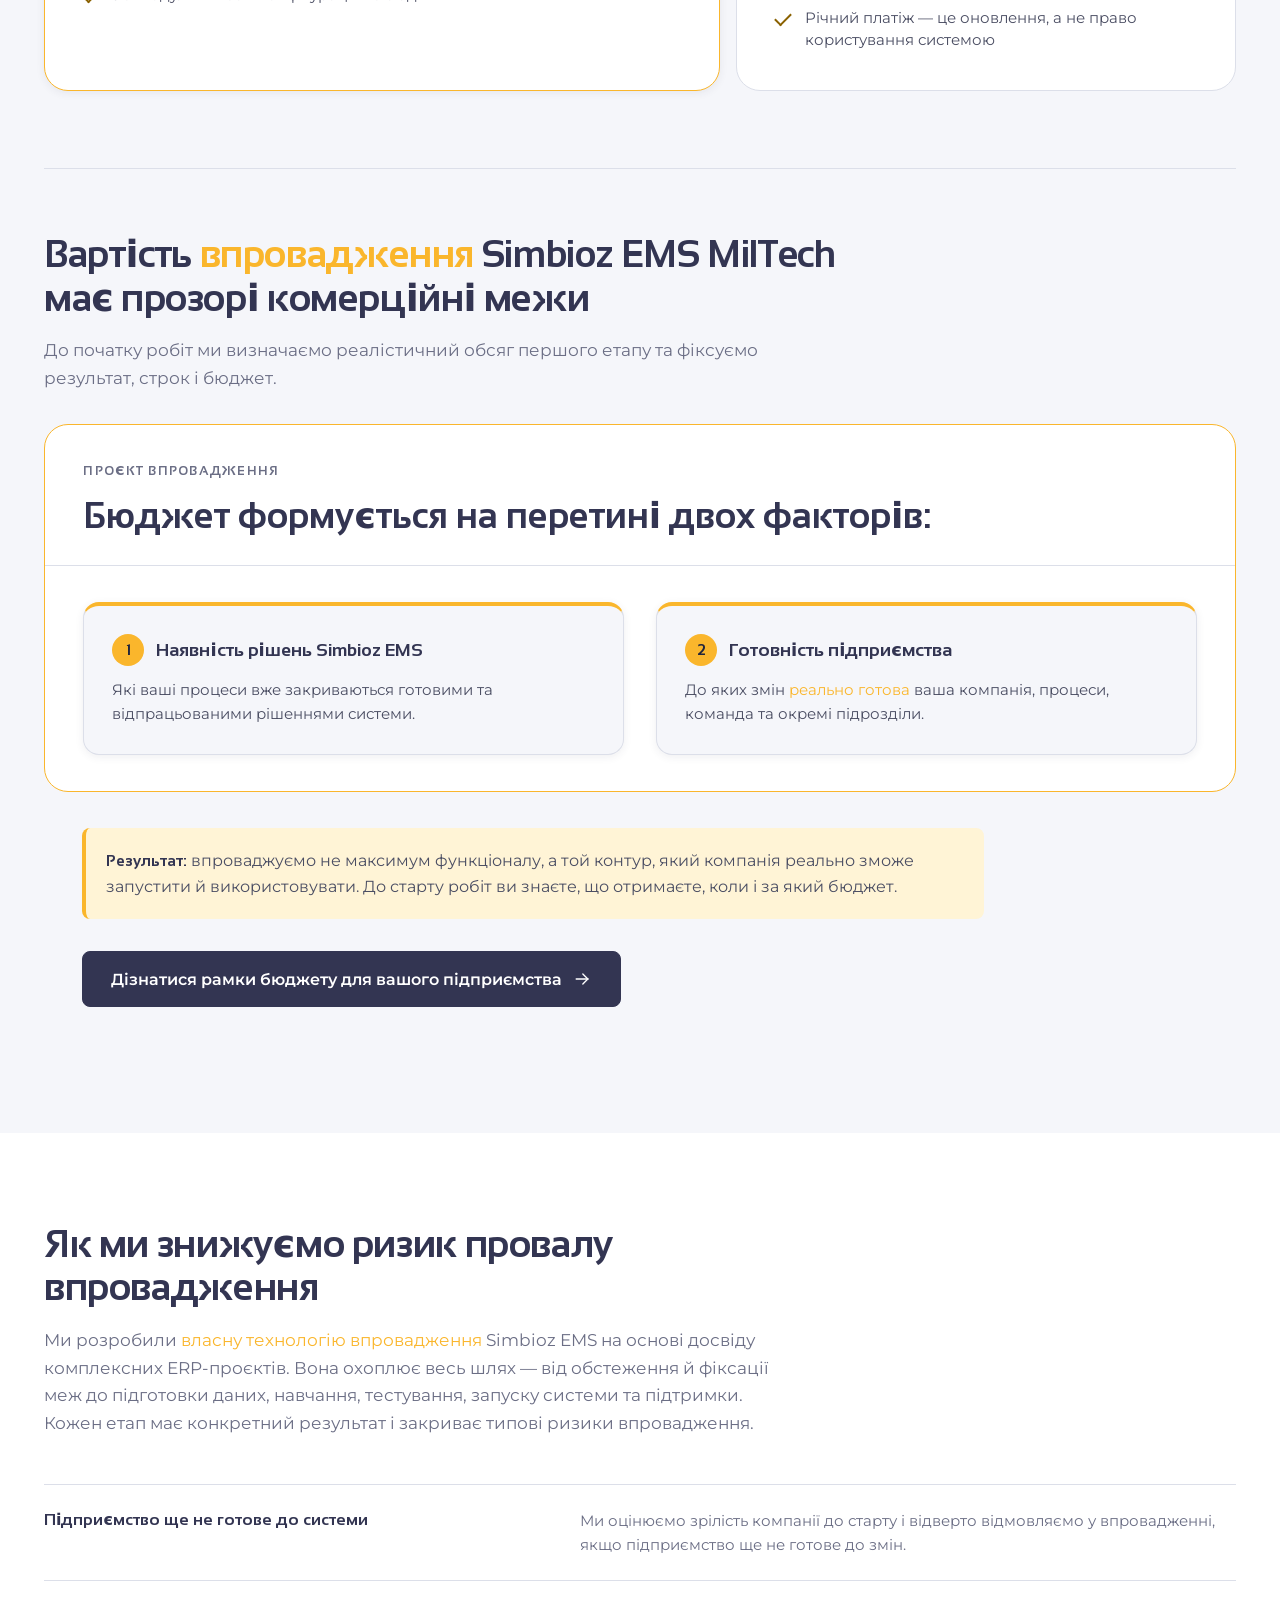
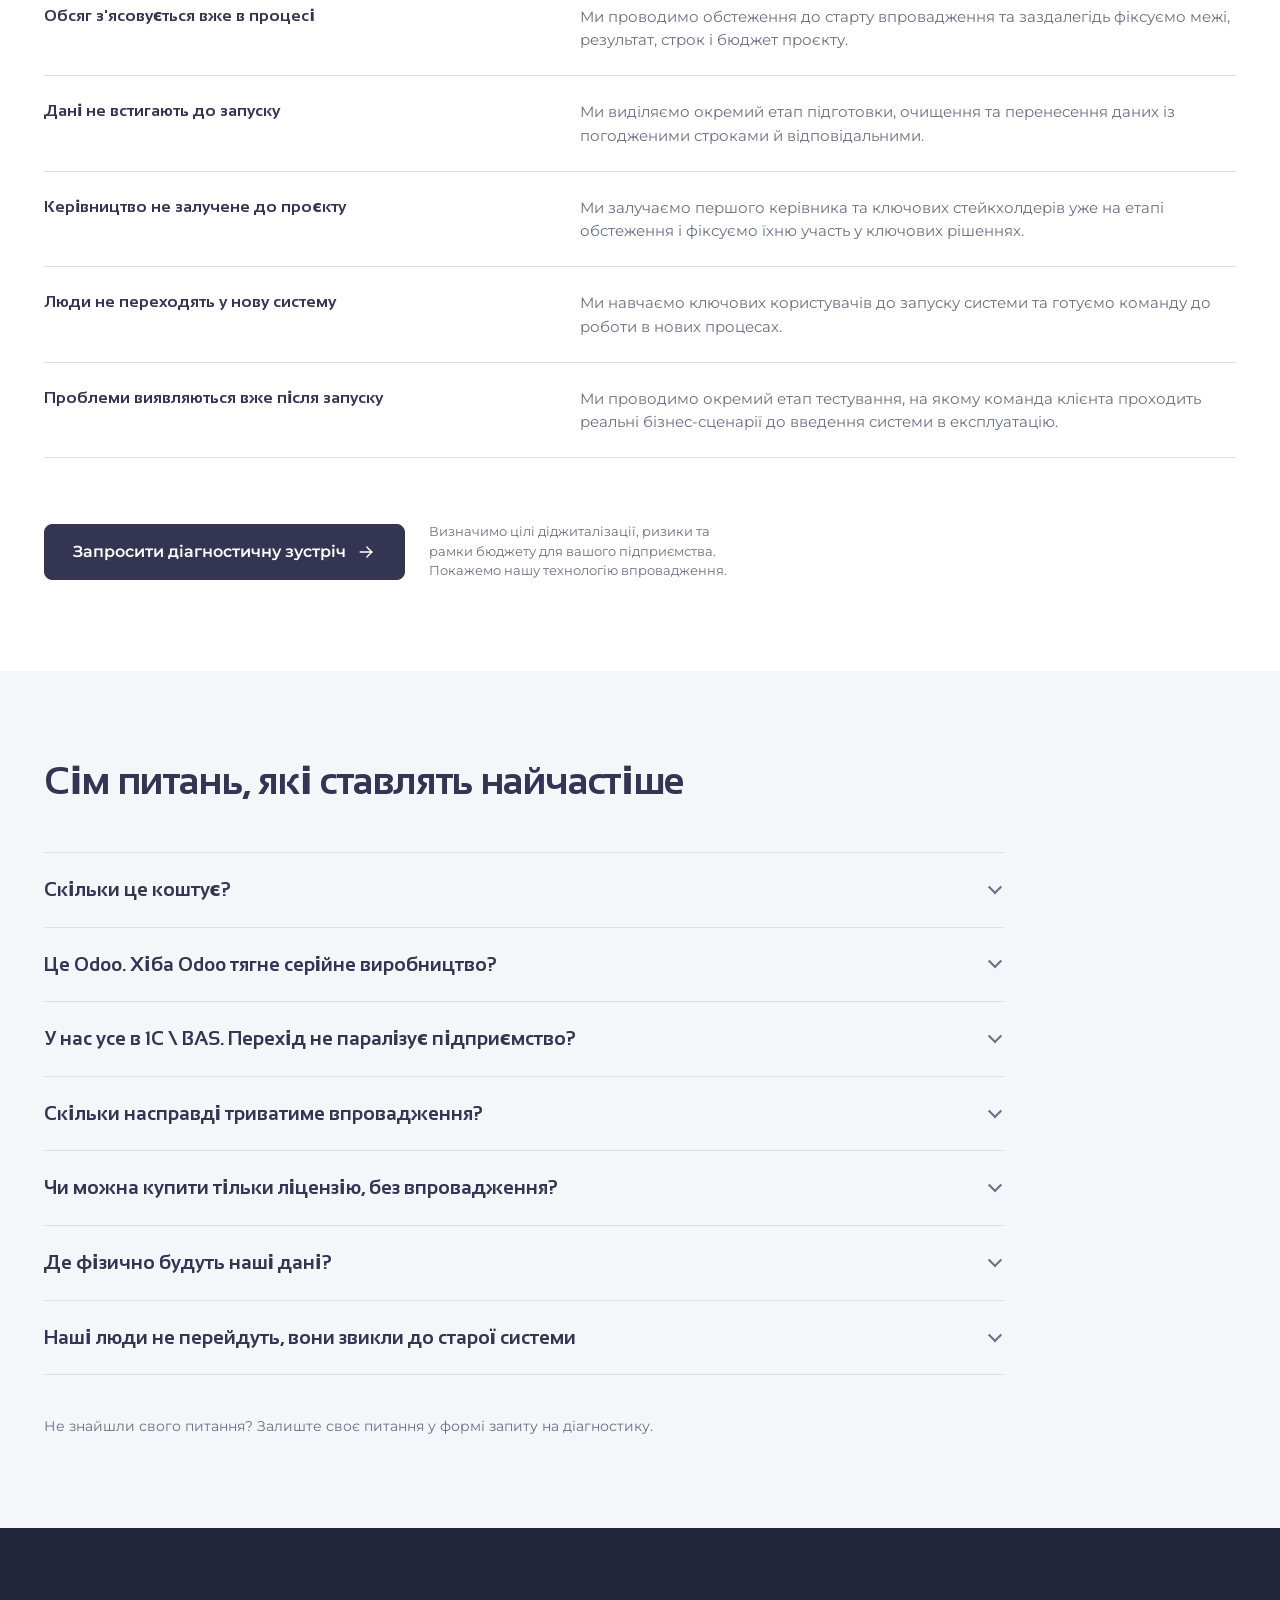
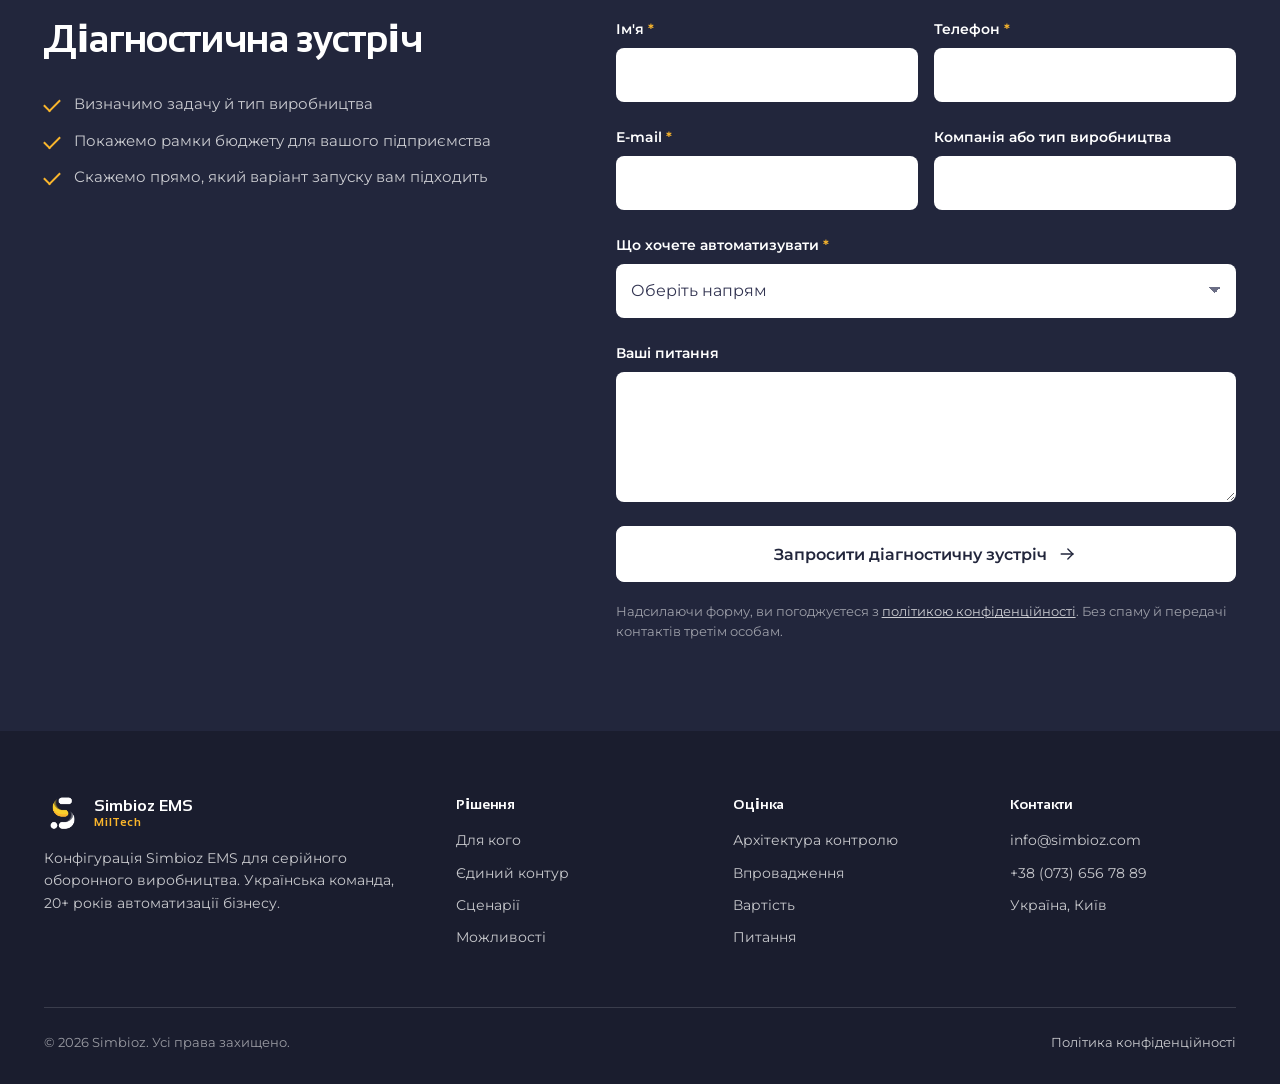
==== commit b984f5ee: "7" ====
--- a/lp/index.html
+++ b/lp/index.html
@@ -55,7 +55,7 @@
       </ul>
     </nav>
 
-    <a class="btn btn--primary btn--sm site-header__cta" href="#request">
+    <a class="btn btn--sm site-header__cta" href="#request">
       Запросити діагностичну зустріч
       <svg class="ico" aria-hidden="true"><use href="#i-arrow-right"/></svg>
     </a>
@@ -95,21 +95,7 @@
         </div>
       </div>
 
-      <!--
-        СЛОТ ЗОБРАЖЕННЯ — HERO
-        Потрібно: 1600x1200 (мін. 2560px по ширині для retina), світла або темна тема.
-        Сюжет за копірайтом: «ERP-система для серійного MilTech-виробництва:
-        конструкція, закупівлі, цех і контракт в одному контурі».
-        Замінити весь блок .slot на: <img src="img/hero.png" alt="..." width="1600" height="1200">
-      -->
-      <figure class="hero__visual slot slot--onDark">
-        <svg class="slot__icon" aria-hidden="true"><use href="#i-image"/></svg>
-        <figcaption class="slot__text">
-          <b>Слот зображення: hero</b>
-          Конструкція, закупівлі, цех і контракт в одному контурі.
-          <span>1600×1200, синтетичні дані</span>
-        </figcaption>
-      </figure>
+      <img class="hero__visual" src="img/hero_3.png" alt="ERP-система для серійного MilTech-виробництва: конструкція, закупівлі, цех і контракт в одному контурі" width="1024" height="1024">
     </div>
 
     <div class="proof" aria-label="Досвід компанії">
@@ -420,55 +406,59 @@
 
     <!-- Підблок: ролі -->
     <div class="roles" data-tabs>
-      <h3 class="roles__title">Оберіть свою роль</h3>
-
-      <div class="roles__list" role="tablist" aria-label="Що змінюється для вашої ролі">
-        <button class="chip" role="tab" id="tab-r1" aria-controls="panel-r1" aria-selected="true" tabindex="0">CEO / власник</button>
-        <button class="chip" role="tab" id="tab-r2" aria-controls="panel-r2" aria-selected="false" tabindex="-1">CFO</button>
-        <button class="chip" role="tab" id="tab-r3" aria-controls="panel-r3" aria-selected="false" tabindex="-1">COO</button>
-        <button class="chip" role="tab" id="tab-r4" aria-controls="panel-r4" aria-selected="false" tabindex="-1">Керівник виробництва</button>
-        <button class="chip" role="tab" id="tab-r5" aria-controls="panel-r5" aria-selected="false" tabindex="-1">CTO / CISO</button>
-      </div>
-
-      <div class="role-card" role="tabpanel" id="panel-r1" aria-labelledby="tab-r1" tabindex="0">
-        <dl>
-          <div><dt>Бачите</dt><dd>Стан виконання кожного контракту в реальному часі.</dd></div>
-          <div><dt>Ухвалюєте</dt><dd>Рішення про перерозподіл потужностей до того, як строк став критичним.</dd></div>
-          <div><dt>Зникає ризик</dt><dd>Дізнатися про зрив за два тижні до відвантаження.</dd></div>
-        </dl>
-      </div>
-
-      <div class="role-card" role="tabpanel" id="panel-r2" aria-labelledby="tab-r2" tabindex="0" hidden>
-        <dl>
-          <div><dt>Бачите</dt><dd>Фактичну собівартість кожної партії.</dd></div>
-          <div><dt>Ухвалюєте</dt><dd>Рішення про маржинальність контракту до його завершення.</dd></div>
-          <div><dt>Зникає ризик</dt><dd>Виявити збитковість після закриття періоду.</dd></div>
-        </dl>
-      </div>
-
-      <div class="role-card" role="tabpanel" id="panel-r3" aria-labelledby="tab-r3" tabindex="0" hidden>
-        <dl>
-          <div><dt>Бачите</dt><dd>План-факт і вузькі місця по всьому ланцюгу, від закупівель до відвантаження.</dd></div>
-          <div><dt>Ухвалюєте</dt><dd>Рішення на основі даних системи, а не усних домовленостей у чатах.</dd></div>
-          <div><dt>Зникає ризик</dt><dd>Розсинхрон між продажами, закупівлями й цехом.</dd></div>
-        </dl>
-      </div>
-
-      <div class="role-card" role="tabpanel" id="panel-r4" aria-labelledby="tab-r4" tabindex="0" hidden>
-        <dl>
-          <div><dt>Бачите</dt><dd>Актуальну версію специфікації, дозволені аналоги й теплову карту завантаження.</dd></div>
-          <div><dt>Ухвалюєте</dt><dd>Рішення про заміну компонента з фіксацією в системі, а не на розсуд майстра.</dd></div>
-          <div><dt>Зникає ризик</dt><dd>Запустити партію за застарілою редакцією.</dd></div>
-        </dl>
-      </div>
-
-      <div class="role-card" role="tabpanel" id="panel-r5" aria-labelledby="tab-r5" tabindex="0" hidden>
-        <dl>
-          <div><dt>Бачите</dt><dd>Систему у власному контурі, з доступом до вихідного коду для аудиту.</dd></div>
-          <div><dt>Ухвалюєте</dt><dd>Рішення про модель розгортання й розмежування прав: доступ до конструкторської документації окремо від прав на систему.</dd></div>
-          <div><dt>Зникає ризик</dt><dd>Залежність від зовнішньої хмари й неможливість перевірити, що всередині.</dd></div>
-        </dl>
-      </div>
+      <div class="roles__main">
+        <h3 class="roles__title">Оберіть свою роль</h3>
+
+        <div class="roles__list" role="tablist" aria-label="Що змінюється для вашої ролі">
+          <button class="chip" role="tab" id="tab-r1" aria-controls="panel-r1" aria-selected="true" tabindex="0">CEO / власник</button>
+          <button class="chip" role="tab" id="tab-r2" aria-controls="panel-r2" aria-selected="false" tabindex="-1">CFO</button>
+          <button class="chip" role="tab" id="tab-r3" aria-controls="panel-r3" aria-selected="false" tabindex="-1">COO</button>
+          <button class="chip" role="tab" id="tab-r4" aria-controls="panel-r4" aria-selected="false" tabindex="-1">Керівник виробництва</button>
+          <button class="chip" role="tab" id="tab-r5" aria-controls="panel-r5" aria-selected="false" tabindex="-1">CTO / CISO</button>
+        </div>
+
+        <div class="role-card" role="tabpanel" id="panel-r1" aria-labelledby="tab-r1" tabindex="0">
+          <dl>
+            <div><dt>Бачите</dt><dd>Стан виконання кожного контракту в реальному часі.</dd></div>
+            <div><dt>Ухвалюєте</dt><dd>Рішення про перерозподіл потужностей до того, як строк став критичним.</dd></div>
+            <div><dt>Зникає ризик</dt><dd>Дізнатися про зрив за два тижні до відвантаження.</dd></div>
+          </dl>
+        </div>
+
+        <div class="role-card" role="tabpanel" id="panel-r2" aria-labelledby="tab-r2" tabindex="0" hidden>
+          <dl>
+            <div><dt>Бачите</dt><dd>Фактичну собівартість кожної партії.</dd></div>
+            <div><dt>Ухвалюєте</dt><dd>Рішення про маржинальність контракту до його завершення.</dd></div>
+            <div><dt>Зникає ризик</dt><dd>Виявити збитковість після закриття періоду.</dd></div>
+          </dl>
+        </div>
+
+        <div class="role-card" role="tabpanel" id="panel-r3" aria-labelledby="tab-r3" tabindex="0" hidden>
+          <dl>
+            <div><dt>Бачите</dt><dd>План-факт і вузькі місця по всьому ланцюгу, від закупівель до відвантаження.</dd></div>
+            <div><dt>Ухвалюєте</dt><dd>Рішення на основі даних системи, а не усних домовленостей у чатах.</dd></div>
+            <div><dt>Зникає ризик</dt><dd>Розсинхрон між продажами, закупівлями й цехом.</dd></div>
+          </dl>
+        </div>
+
+        <div class="role-card" role="tabpanel" id="panel-r4" aria-labelledby="tab-r4" tabindex="0" hidden>
+          <dl>
+            <div><dt>Бачите</dt><dd>Актуальну версію специфікації, дозволені аналоги й теплову карту завантаження.</dd></div>
+            <div><dt>Ухвалюєте</dt><dd>Рішення про заміну компонента з фіксацією в системі, а не на розсуд майстра.</dd></div>
+            <div><dt>Зникає ризик</dt><dd>Запустити партію за застарілою редакцією.</dd></div>
+          </dl>
+        </div>
+
+        <div class="role-card" role="tabpanel" id="panel-r5" aria-labelledby="tab-r5" tabindex="0" hidden>
+          <dl>
+            <div><dt>Бачите</dt><dd>Систему у власному контурі, з доступом до вихідного коду для аудиту.</dd></div>
+            <div><dt>Ухвалюєте</dt><dd>Рішення про модель розгортання й розмежування прав: доступ до конструкторської документації окремо від прав на систему.</dd></div>
+            <div><dt>Зникає ризик</dt><dd>Залежність від зовнішньої хмари й неможливість перевірити, що всередині.</dd></div>
+          </dl>
+        </div>
+      </div>
+
+      <img class="roles__visual" src="img/miltech_m.png" alt="" width="1271" height="941">
     </div>
   </div>
 </section>
--- a/lp/css/styles.css
+++ b/lp/css/styles.css
@@ -322,7 +322,20 @@
 .site-nav__list a:hover{color:var(--on-band);text-decoration:none}
 .site-nav__list a.is-active{color:var(--on-band);border-bottom-color:var(--accent)}
 
-.site-header__cta{flex:none}
+.site-header__cta{
+  flex:none;
+  background:rgba(255,255,255,.04);color:var(--on-band);
+  border-color:var(--accent);
+}
+.site-header__cta:hover{
+  background:rgba(255,255,255,.08);color:var(--on-band);
+  border-color:var(--accent);box-shadow:none;
+}
+.site-header__cta .ico{
+  width:28px;height:28px;padding:6px;flex:none;
+  border:1px solid var(--accent);border-radius:50%;
+  transition:border-color var(--dur) var(--ease);
+}
 .nav-toggle{
   display:none;flex:none;background:none;border:1px solid var(--band-line);
   color:var(--on-band);width:44px;height:44px;border-radius:var(--r-btn);
@@ -370,6 +383,7 @@
   gap:clamp(28px,3.4vw,52px);align-items:center;
   padding-bottom:clamp(40px,5vw,72px);
 }
+.hero__visual{border-radius:var(--r-panel);width:100%}
 .hero__content{max-width:760px}
 .hero h1{margin-bottom:var(--s3)}
 .hero .lead{
@@ -673,7 +687,12 @@
 .accordion--static .acc__body{padding:0;max-width:none}
 
 /* ------------------------------ ROLES ------------------------------ */
-.roles{margin-top:var(--s10)}
+.roles{
+  margin-top:var(--s10);
+  display:grid;grid-template-columns:minmax(0,1fr) minmax(0,.62fr);
+  gap:clamp(28px,4vw,64px);align-items:center;
+}
+.roles__visual{width:100%;border-radius:var(--r-panel)}
 .roles__title{margin-bottom:var(--s3)}
 .roles__list{display:flex;flex-wrap:wrap;gap:8px;margin-bottom:var(--s3)}
 .chip{
@@ -1015,6 +1034,8 @@
   .chain__step::after{display:none !important}
   .tabs__list{grid-template-columns:1fr}
   .role-card dl{grid-template-columns:1fr;gap:var(--s3)}
+  .roles{grid-template-columns:1fr}
+  .roles__visual{order:-1;max-width:360px}
   .control-grid{grid-template-columns:1fr}
   .choice{grid-template-columns:1fr}
   .pricing{grid-template-columns:1fr}
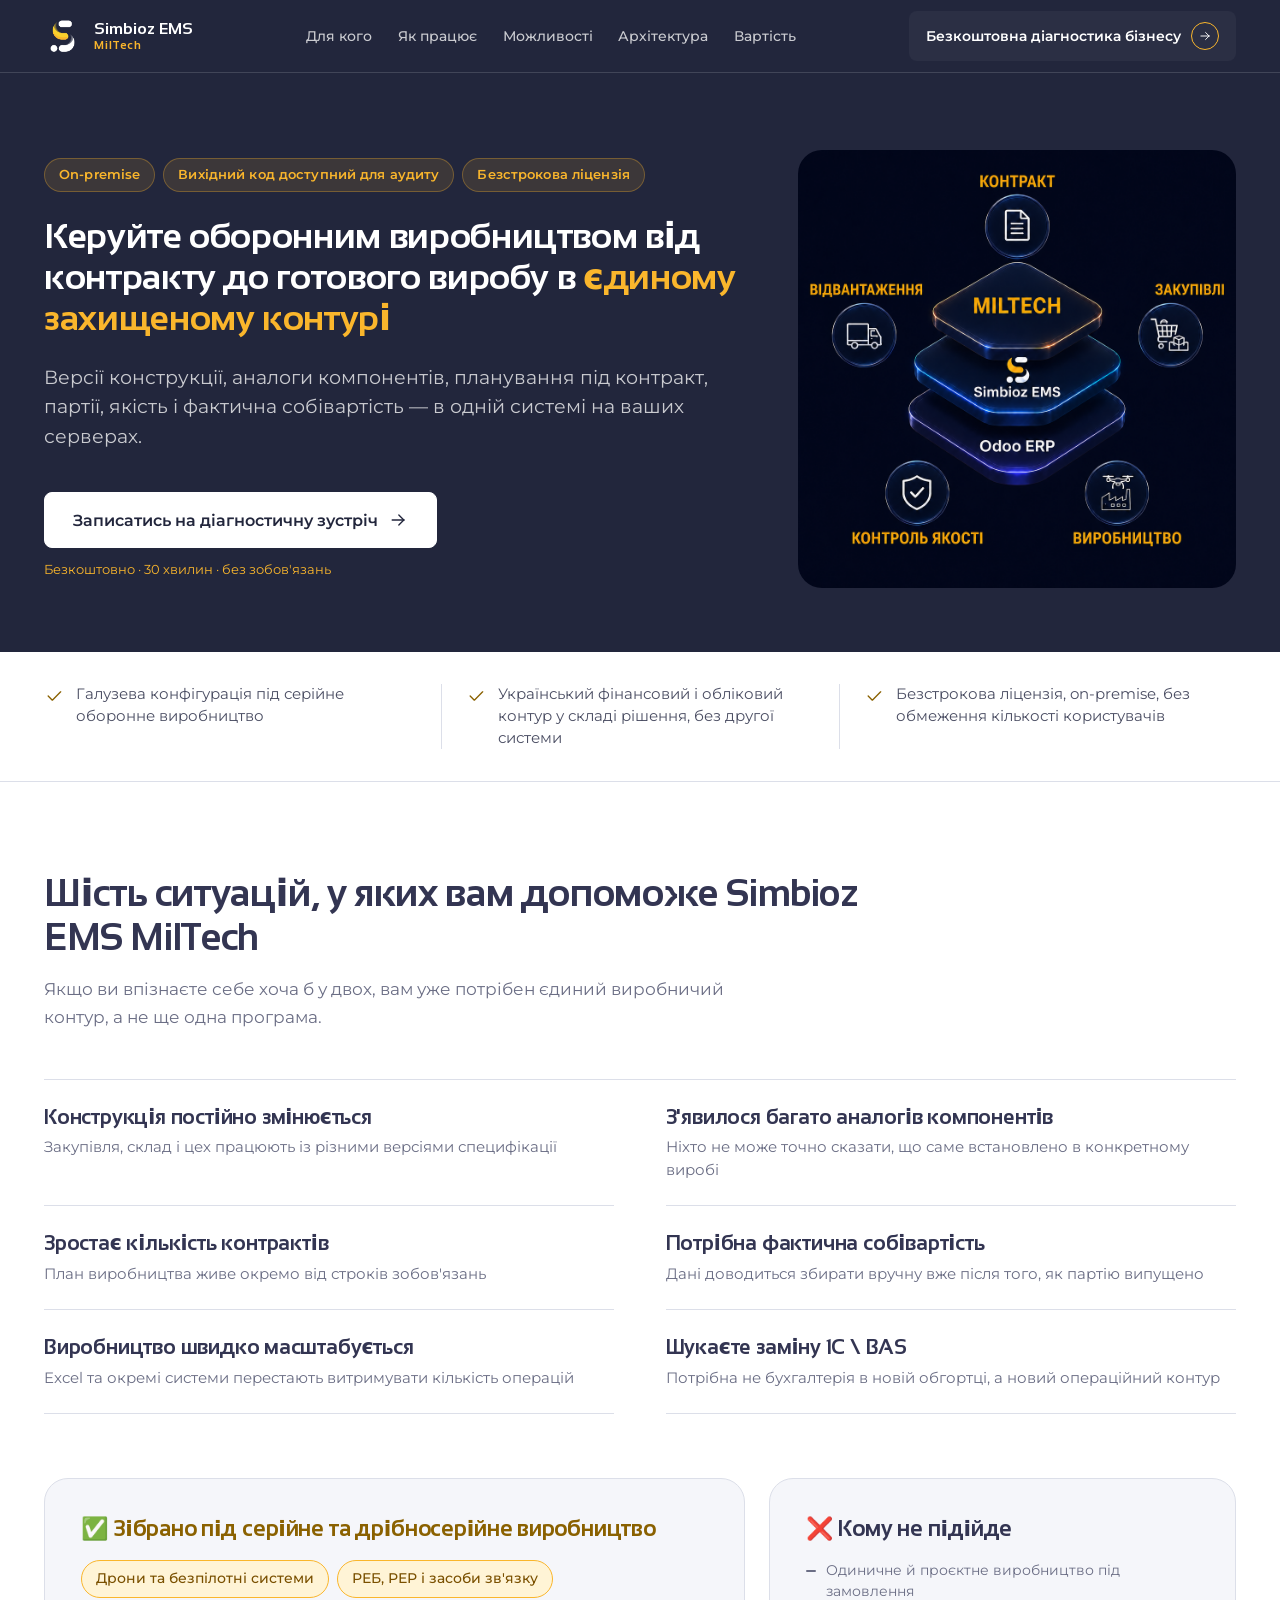
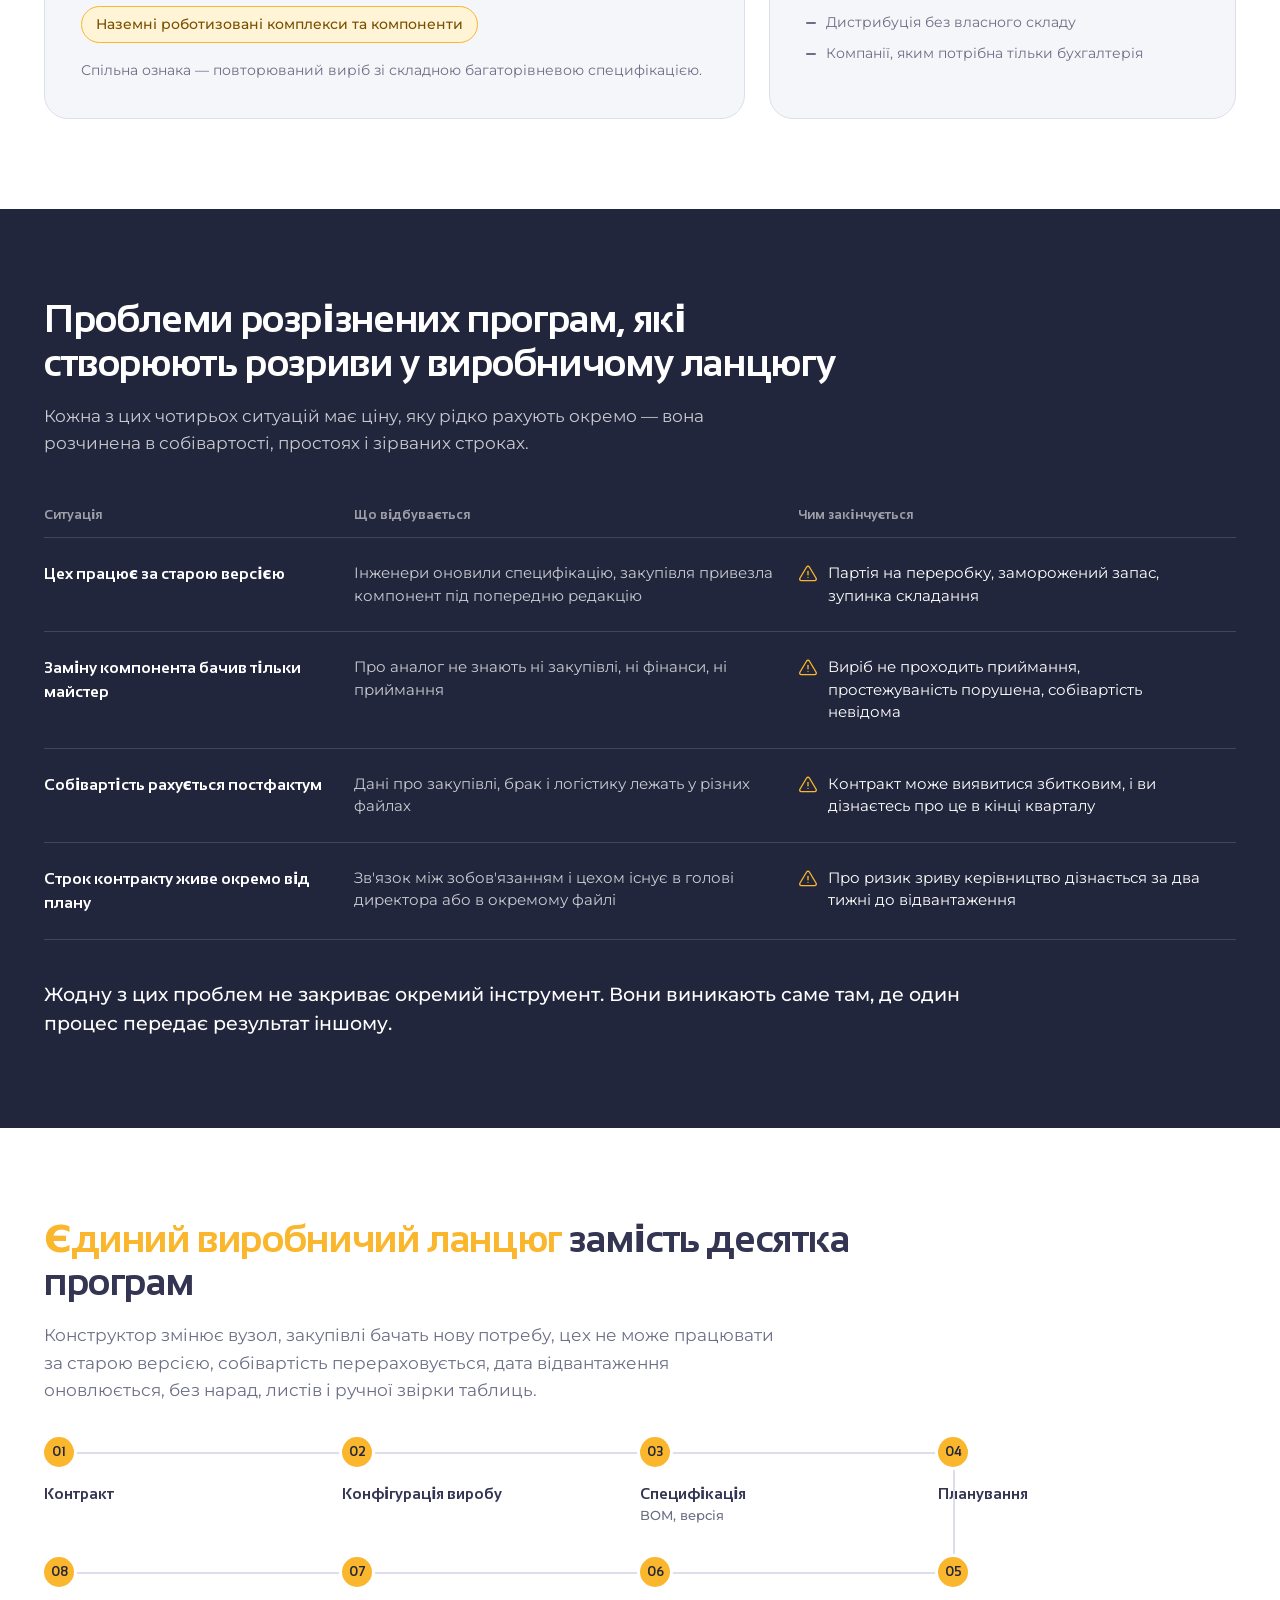
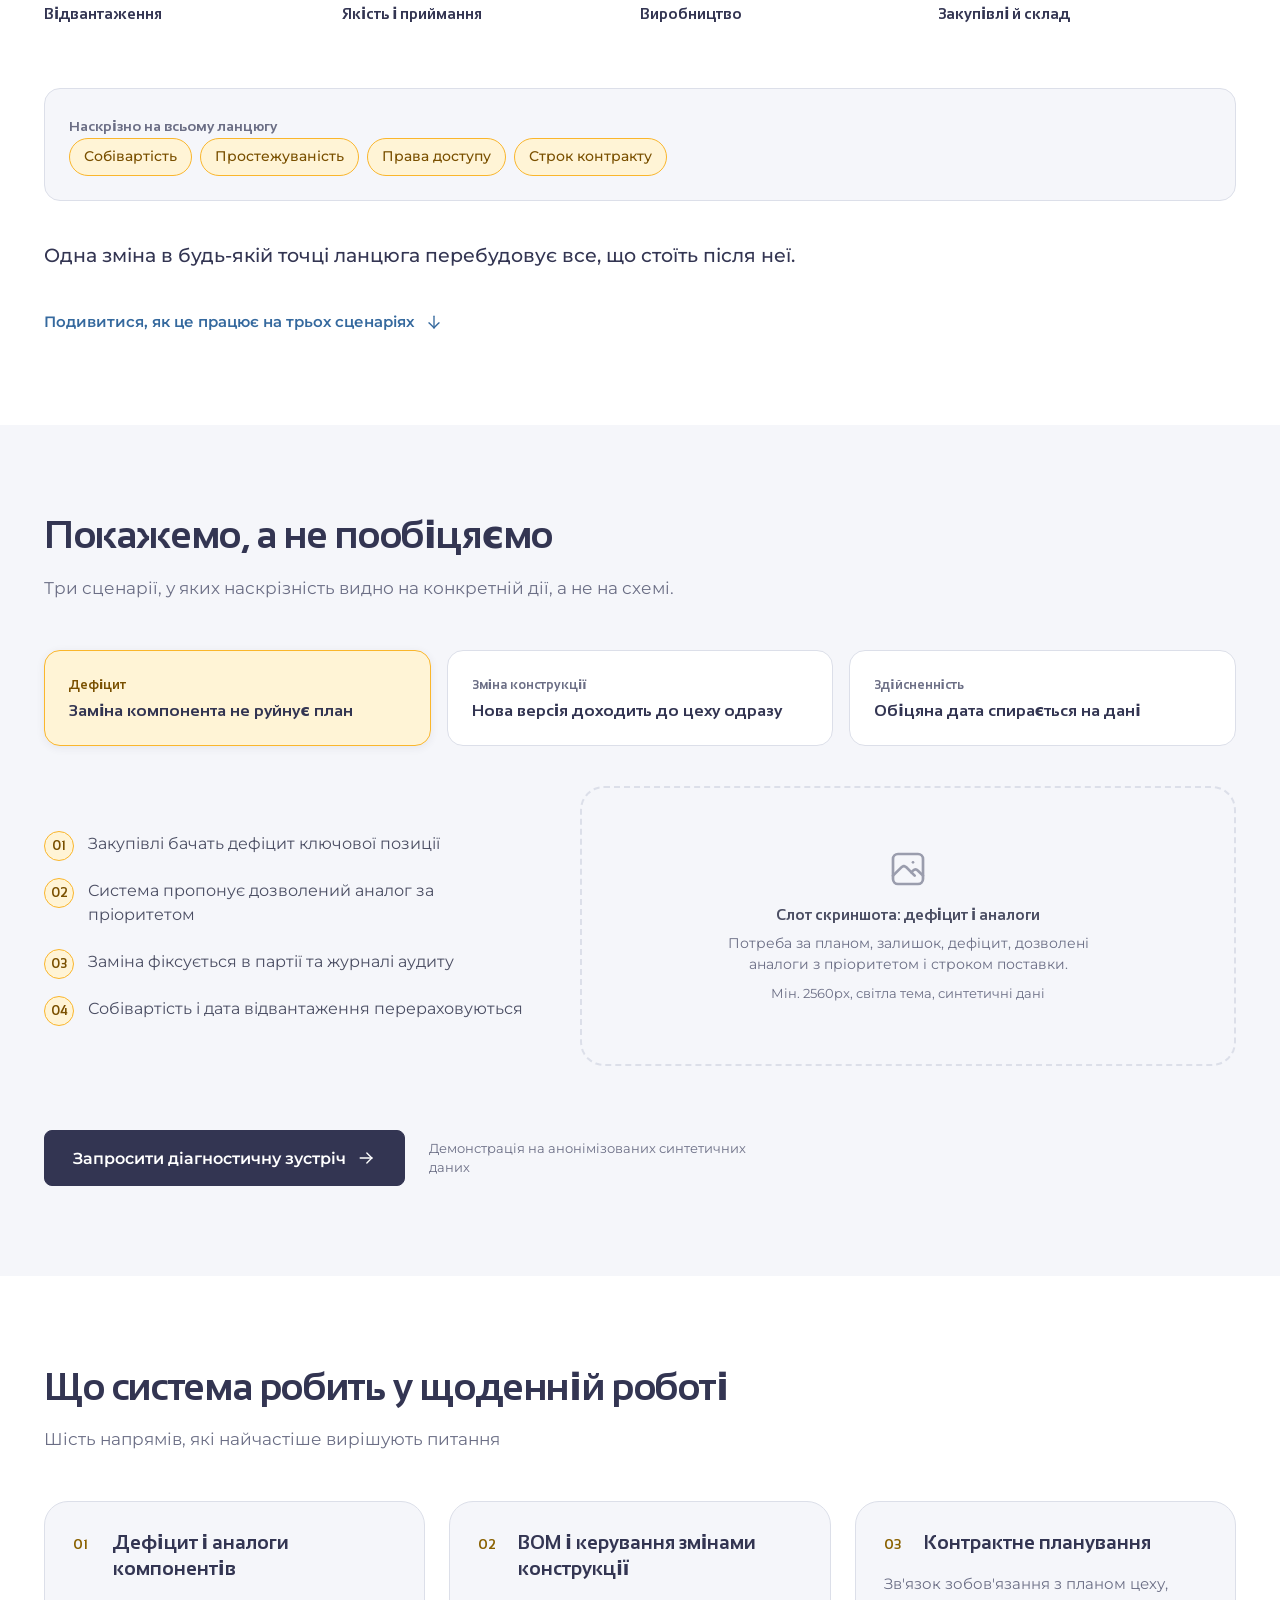
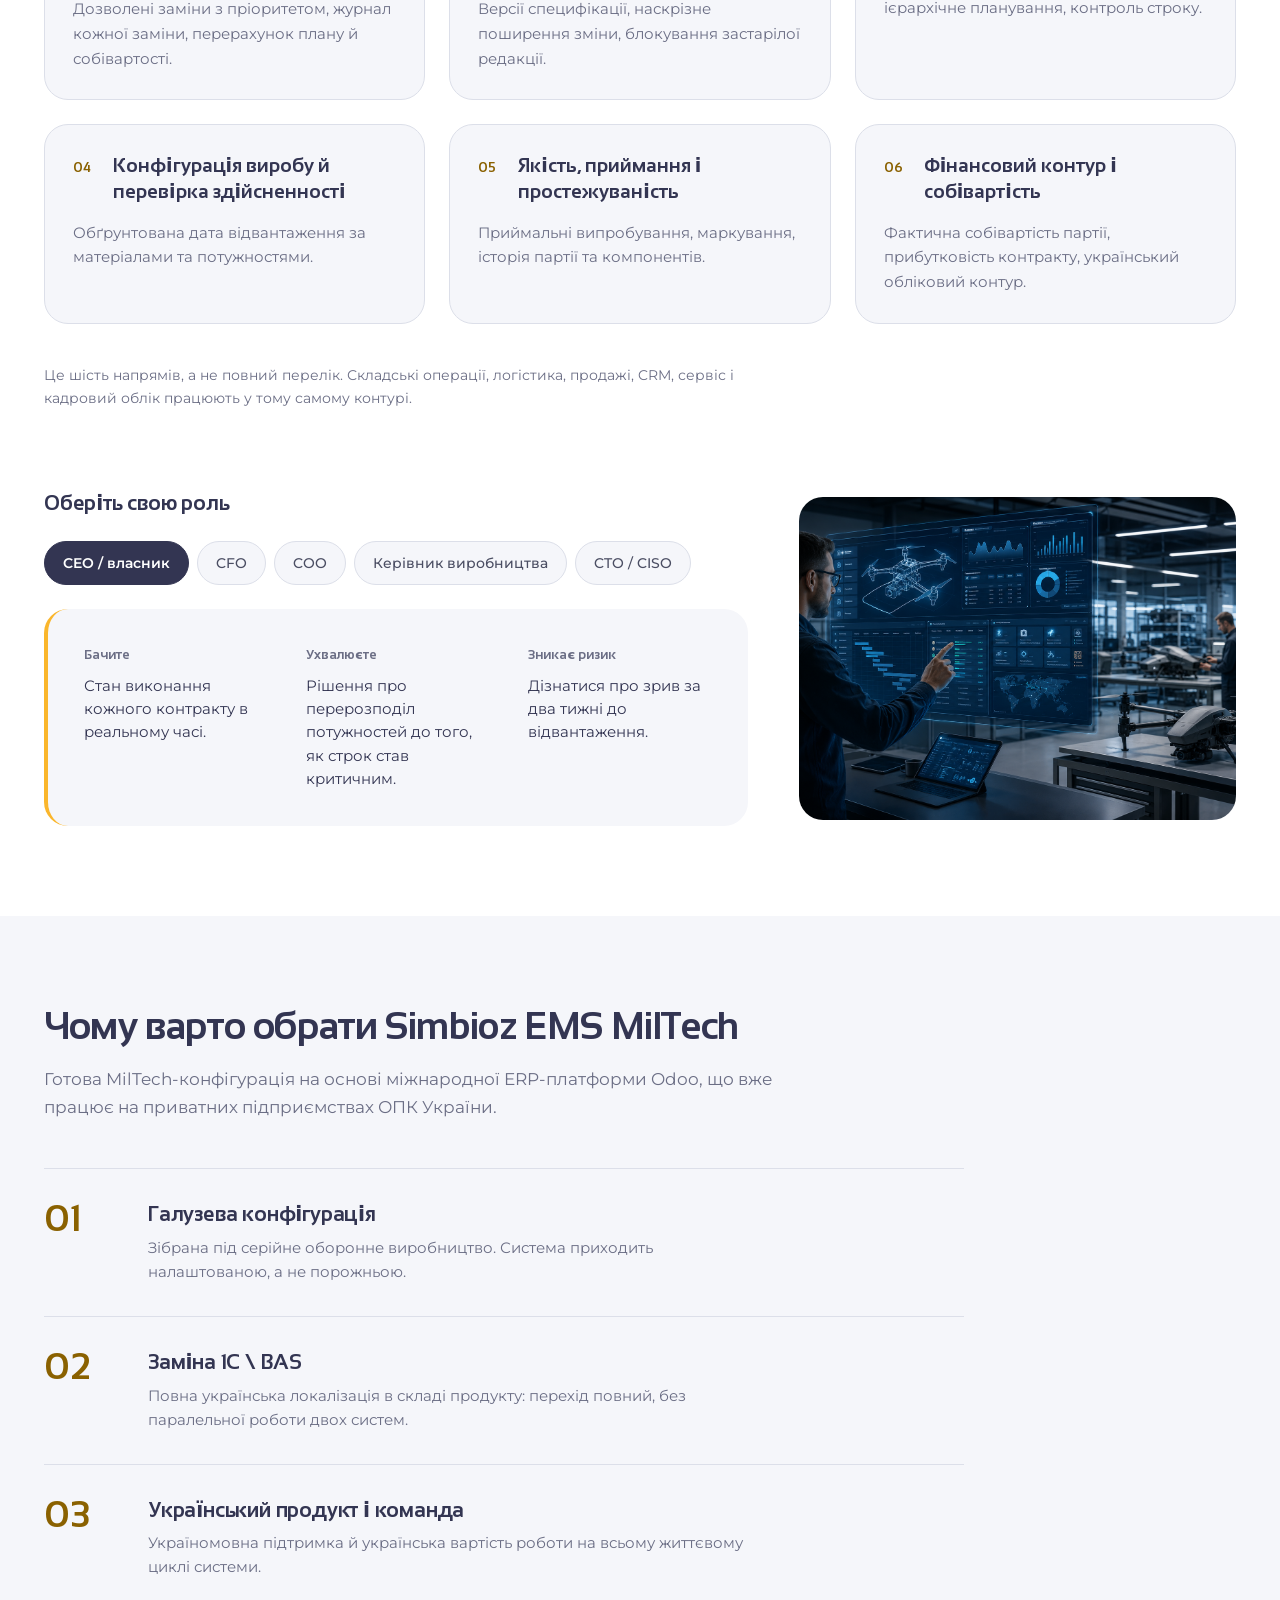
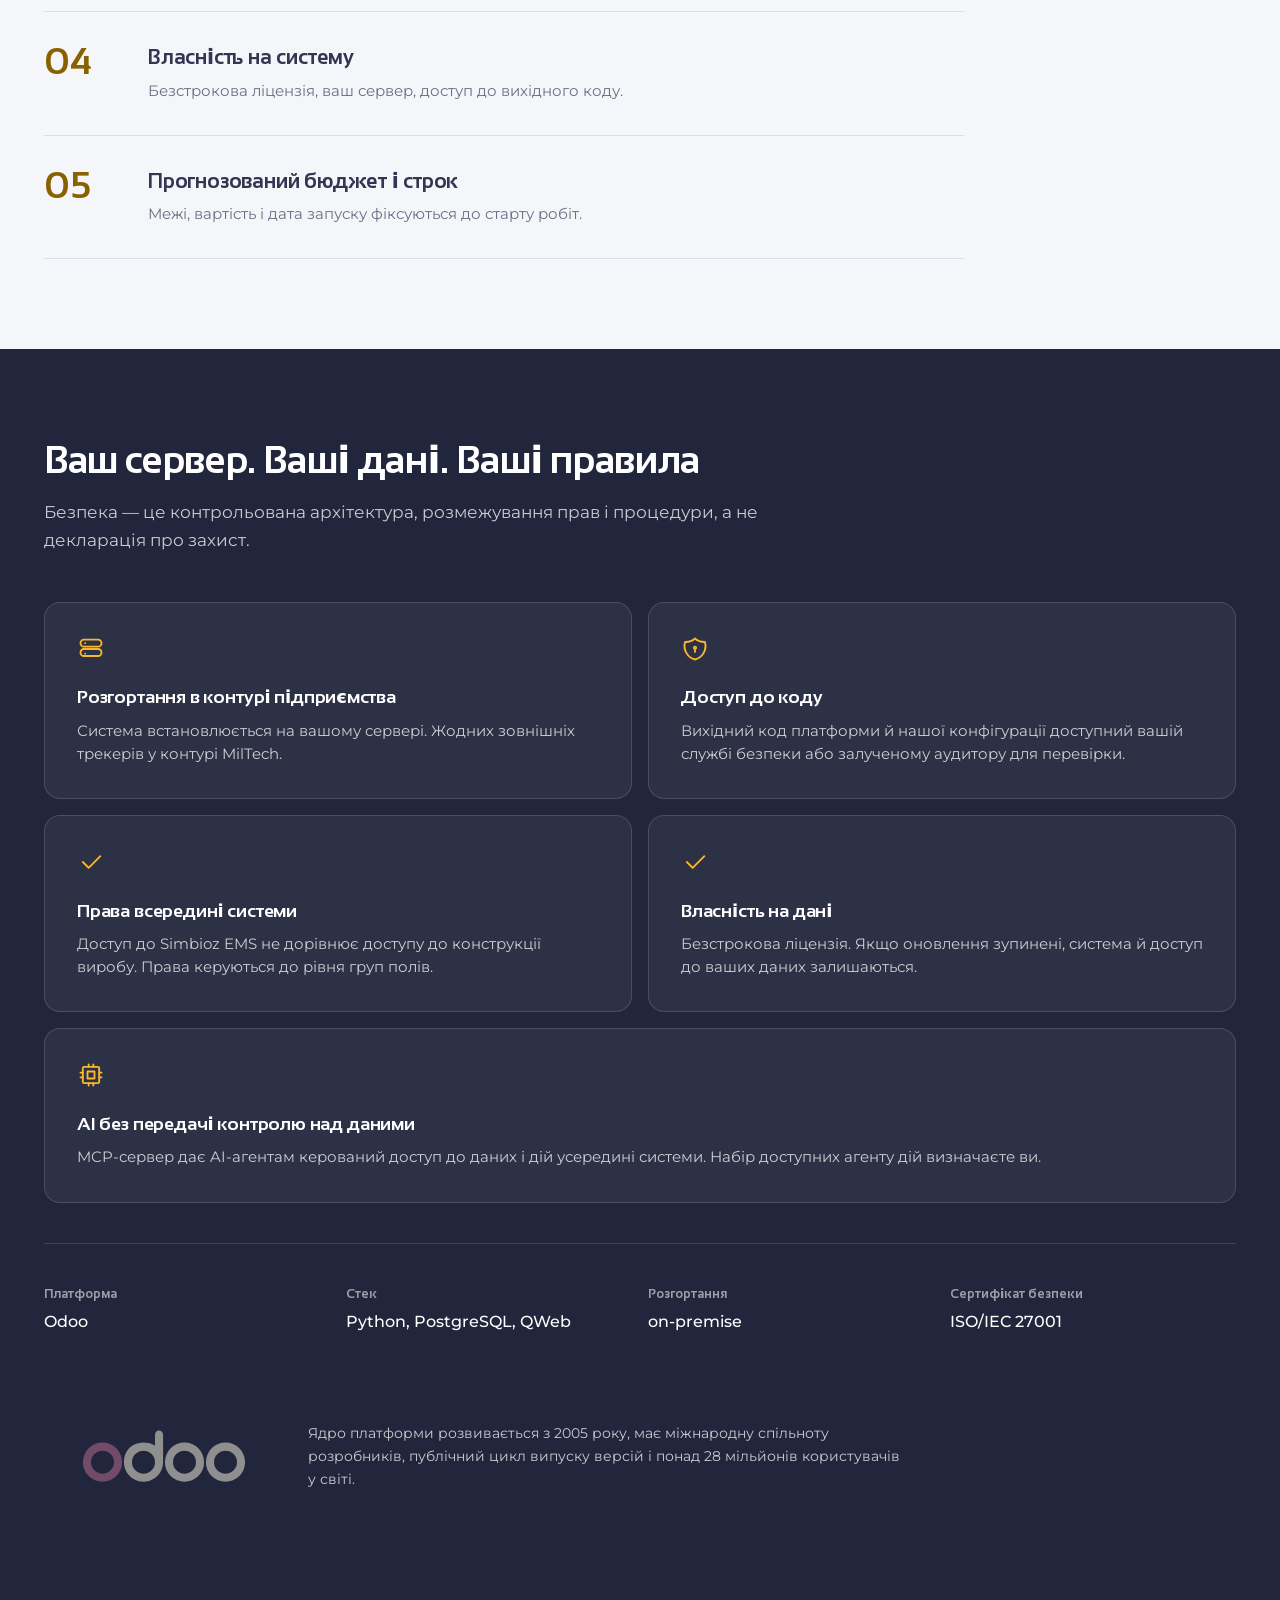
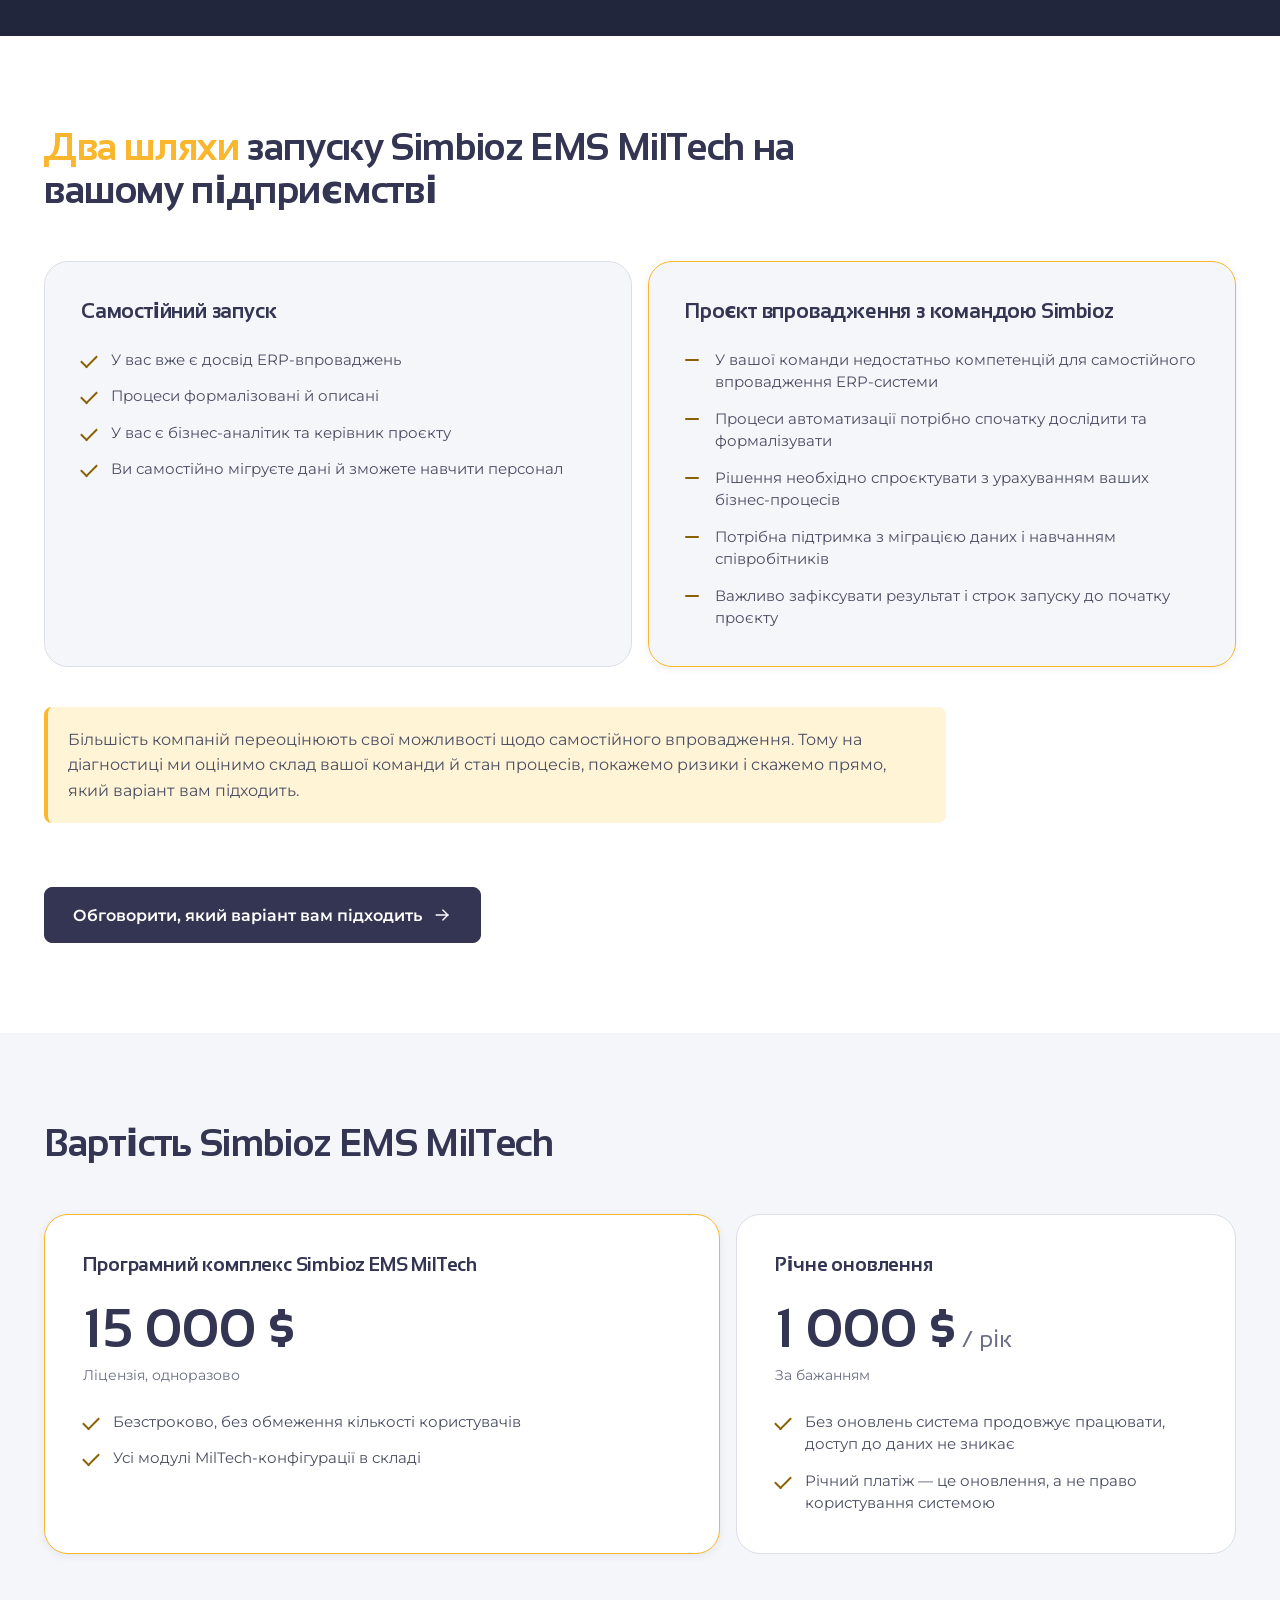
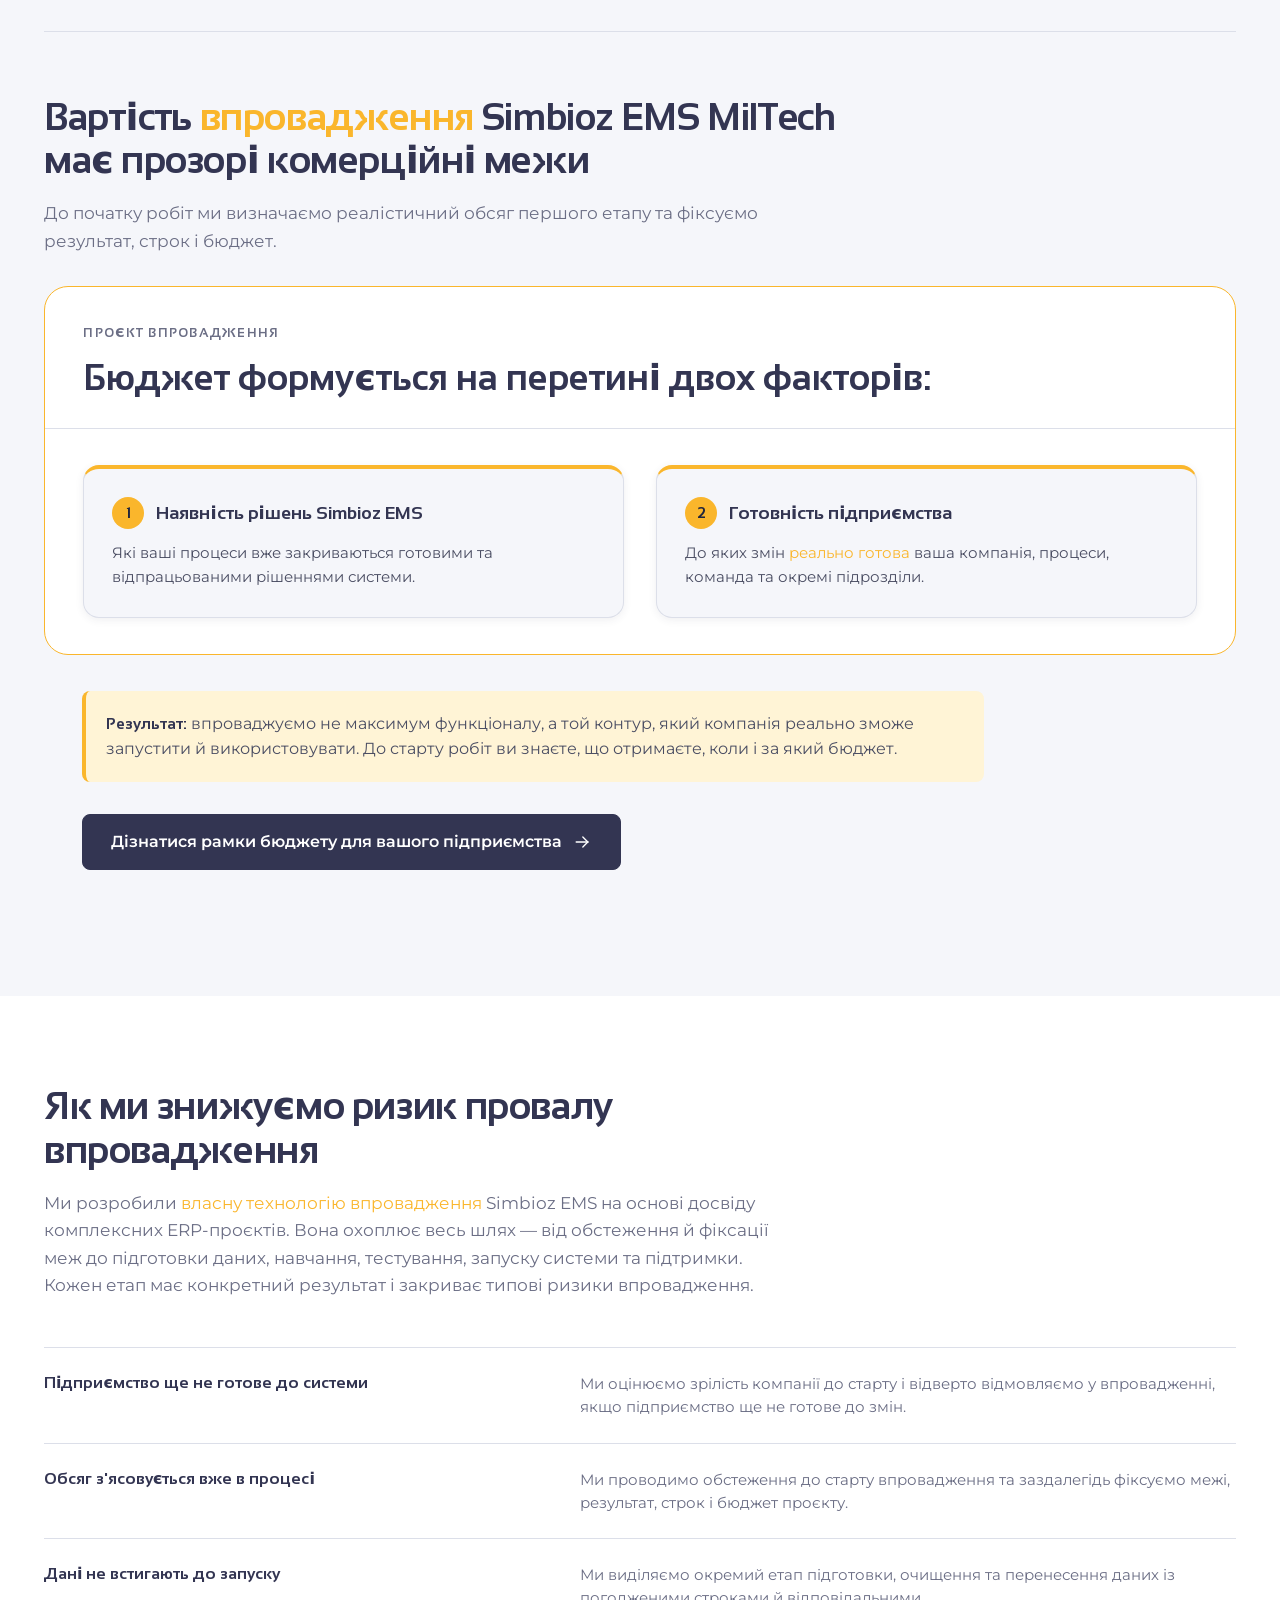
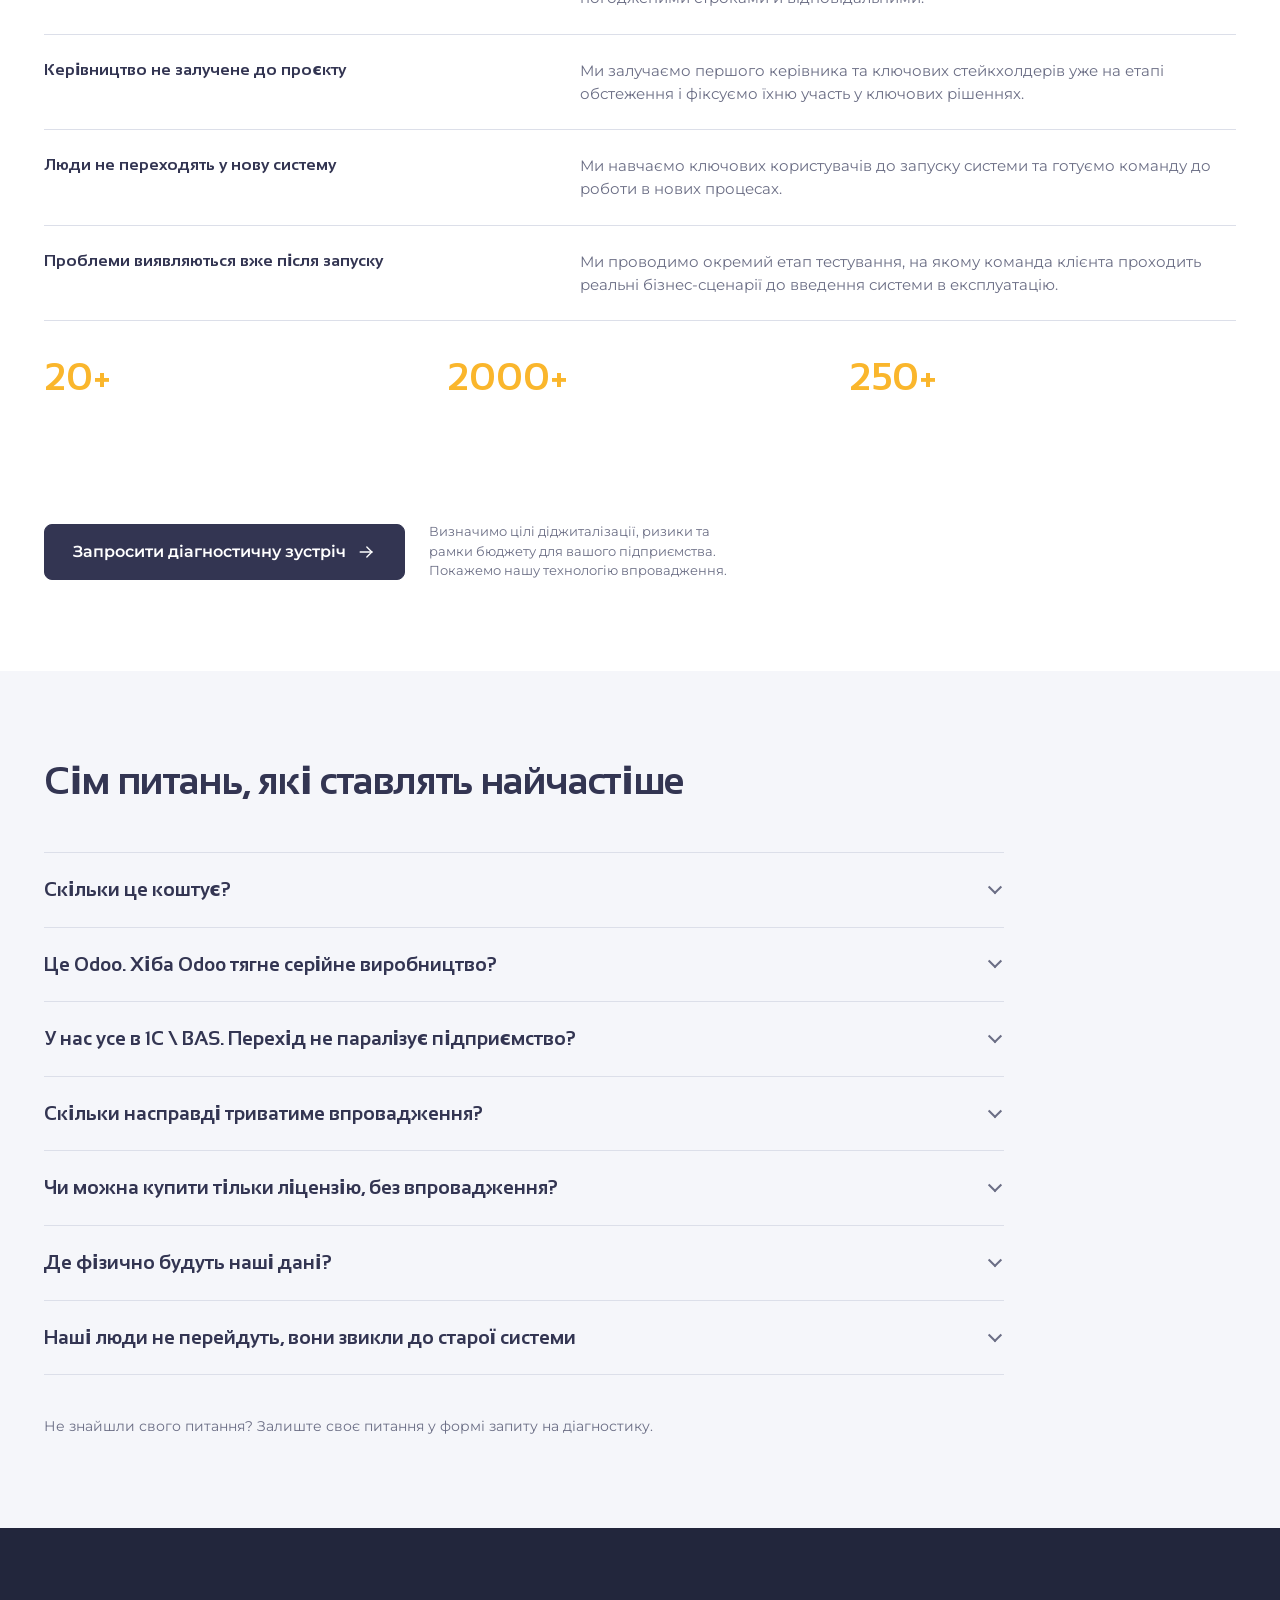
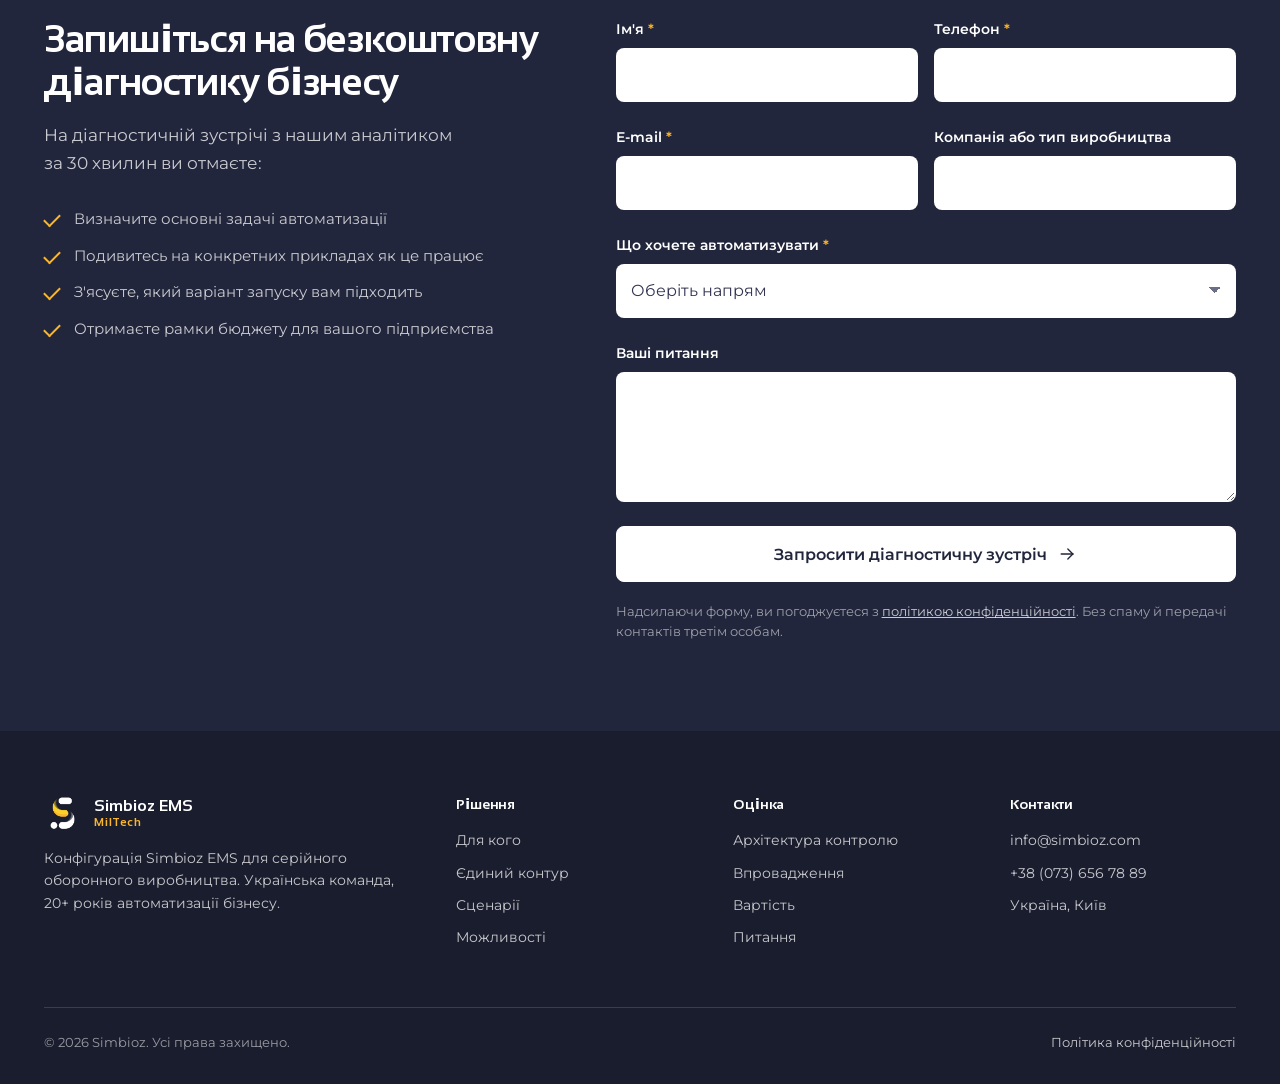
==== commit 07b7c04a: "7" ====
--- a/lp/index.html
+++ b/lp/index.html
@@ -56,7 +56,7 @@
     </nav>
 
     <a class="btn btn--sm site-header__cta" href="#request">
-      Запросити діагностичну зустріч
+      Безкоштовна діагностика бізнесу
       <svg class="ico" aria-hidden="true"><use href="#i-arrow-right"/></svg>
     </a>
 
@@ -88,20 +88,14 @@
 
         <div class="hero__action">
           <a class="btn btn--onDark btn--lg" href="#request">
-            Запросити діагностичну зустріч
+            Записатись на діагностичну зустріч
             <svg class="ico" aria-hidden="true"><use href="#i-arrow-right"/></svg>
           </a>
-          <p class="microcopy"><span class="text-accent">Без зобов'язань · без передачі ваших виробничих даних</span></p>
-        </div>
-      </div>
-
-      <img class="hero__visual" src="img/hero_3.png" alt="ERP-система для серійного MilTech-виробництва: конструкція, закупівлі, цех і контракт в одному контурі" width="1024" height="1024">
-    </div>
-
-    <div class="proof" aria-label="Досвід компанії">
-      <div class="proof__item"><b>20+</b><span>років автоматизації бізнесу</span></div>
-      <div class="proof__item"><b>2000+</b><span>реалізованих проєктів</span></div>
-      <div class="proof__item"><b>250+</b><span>комплексних впроваджень</span></div>
+          <p class="microcopy"><span class="text-accent">Безкоштовно · 30 хвилин · без зобов'язань</span></p>
+        </div>
+      </div>
+
+      <img class="hero__visual" src="img/hero_1.png" alt="ERP-система для серійного MilTech-виробництва: конструкція, закупівлі, цех і контракт в одному контурі" width="1024" height="1024">
     </div>
   </div>
 </section>
@@ -708,7 +702,11 @@
         <p class="risk__fix">Ми проводимо окремий етап тестування, на якому команда клієнта проходить реальні бізнес-сценарії до введення системи в експлуатацію.</p>
       </li>
     </ul>
-
+    <div class="proof" aria-label="Досвід компанії">
+      <div class="proof__item"><b>20+</b><span>років автоматизації бізнесу</span></div>
+      <div class="proof__item"><b>2000+</b><span>реалізованих проєктів</span></div>
+      <div class="proof__item"><b>250+</b><span>комплексних впроваджень</span></div>
+    </div>
     <div class="cta-row">
       <a class="btn btn--primary btn--lg" href="#request">
         Запросити діагностичну зустріч
@@ -716,6 +714,8 @@
       </a>
       <p class="microcopy">Визначимо цілі діджиталізації, ризики та рамки бюджету для вашого підприємства. Покажемо нашу технологію впровадження.</p>
     </div>
+    
+
   </div>
 </section>
 
@@ -765,11 +765,13 @@
 <section class="band section" id="request" aria-labelledby="request-title">
   <div class="shell request">
     <div class="request__intro">
-      <h2 id="request-title">Діагностична зустріч</h2>
+      <h2 id="request-title">Запишіться на безкоштовну діагностику бізнесу</h2>
+      <p class="section__lead">На діагностичній зустрічі з нашим аналітиком<br>за 30 хвилин ви отмаєте:</p>
       <ul class="check-list check-list--onDark">
-        <li>Визначимо задачу й тип виробництва</li>
-        <li>Покажемо рамки бюджету для вашого підприємства</li>
-        <li>Скажемо прямо, який варіант запуску вам підходить</li>
+        <li>Визначите основні задачі автоматизації</li>
+        <li>Подивитесь на конкретних прикладах як це працює</li>
+        <li>З'ясуєте, який варіант запуску вам підходить</li>
+        <li>Отримаєте рамки бюджету для вашого підприємства</li>
       </ul>
     </div>
 
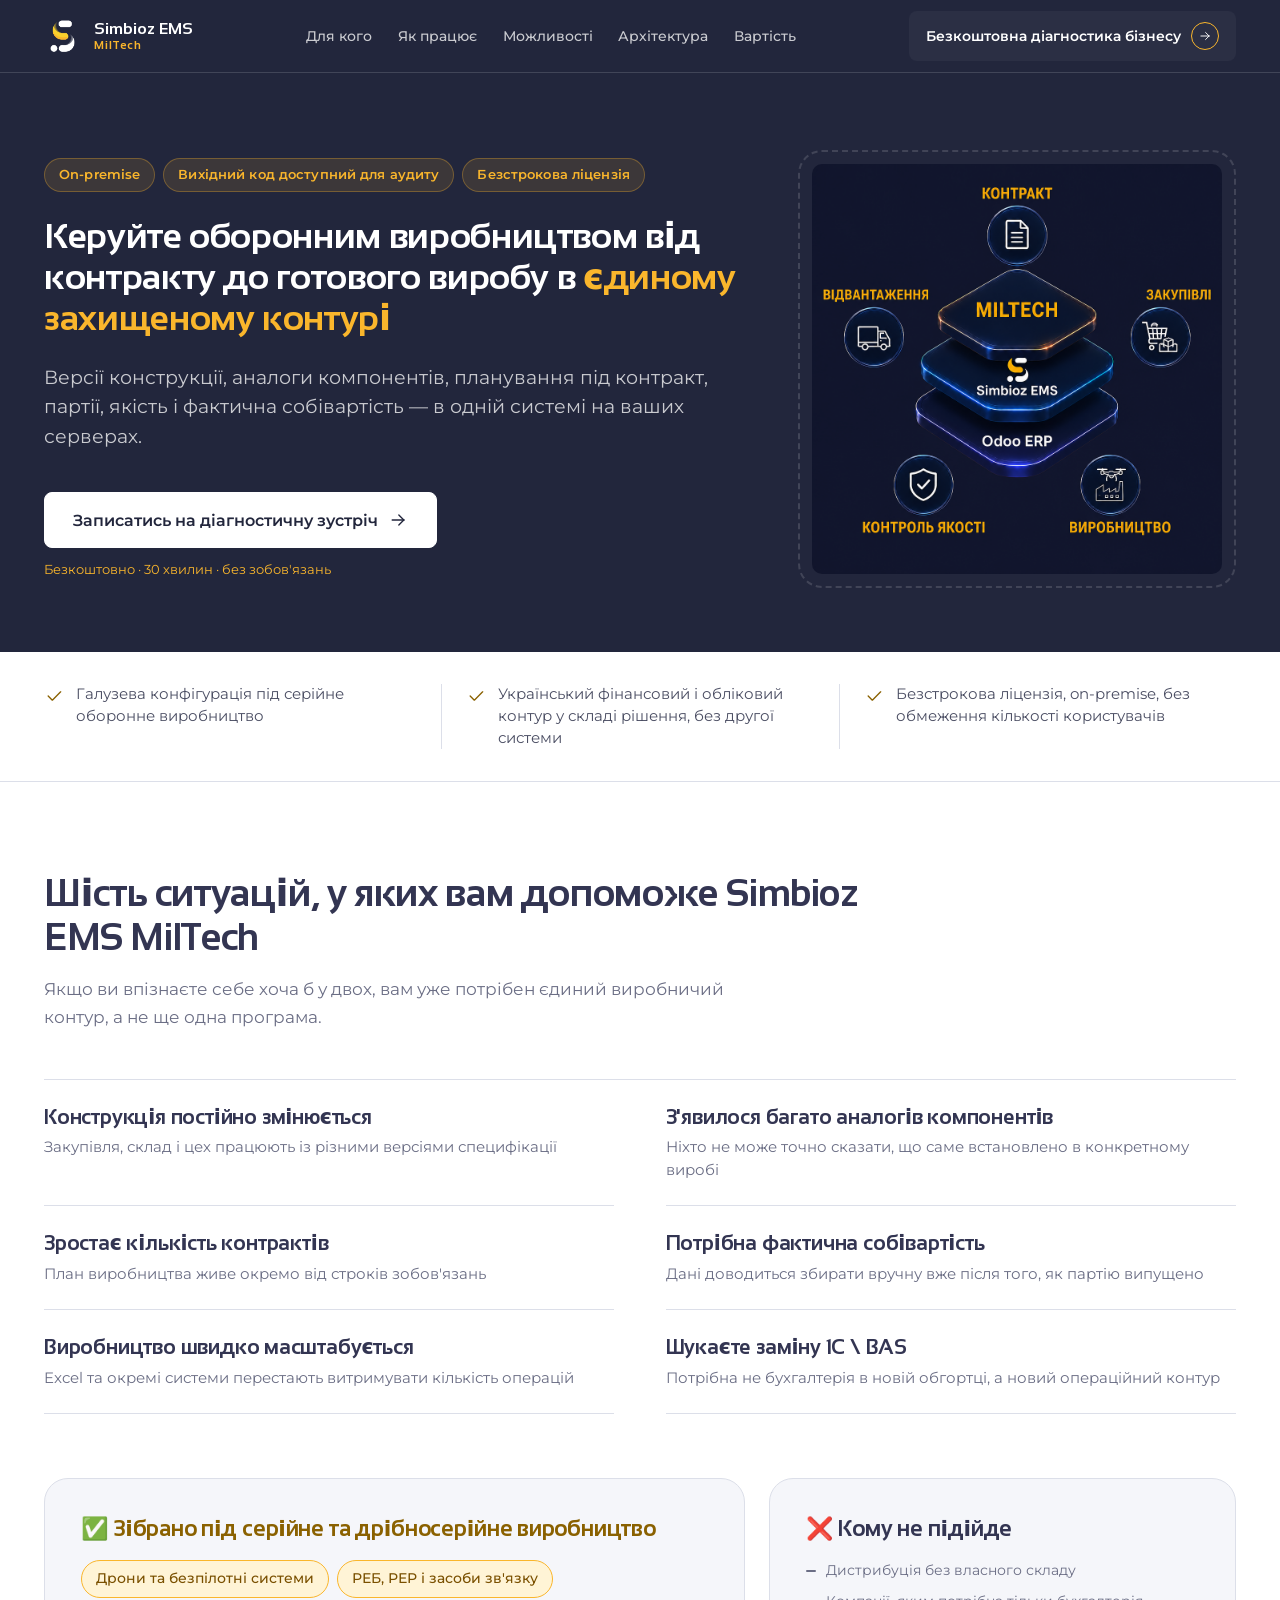
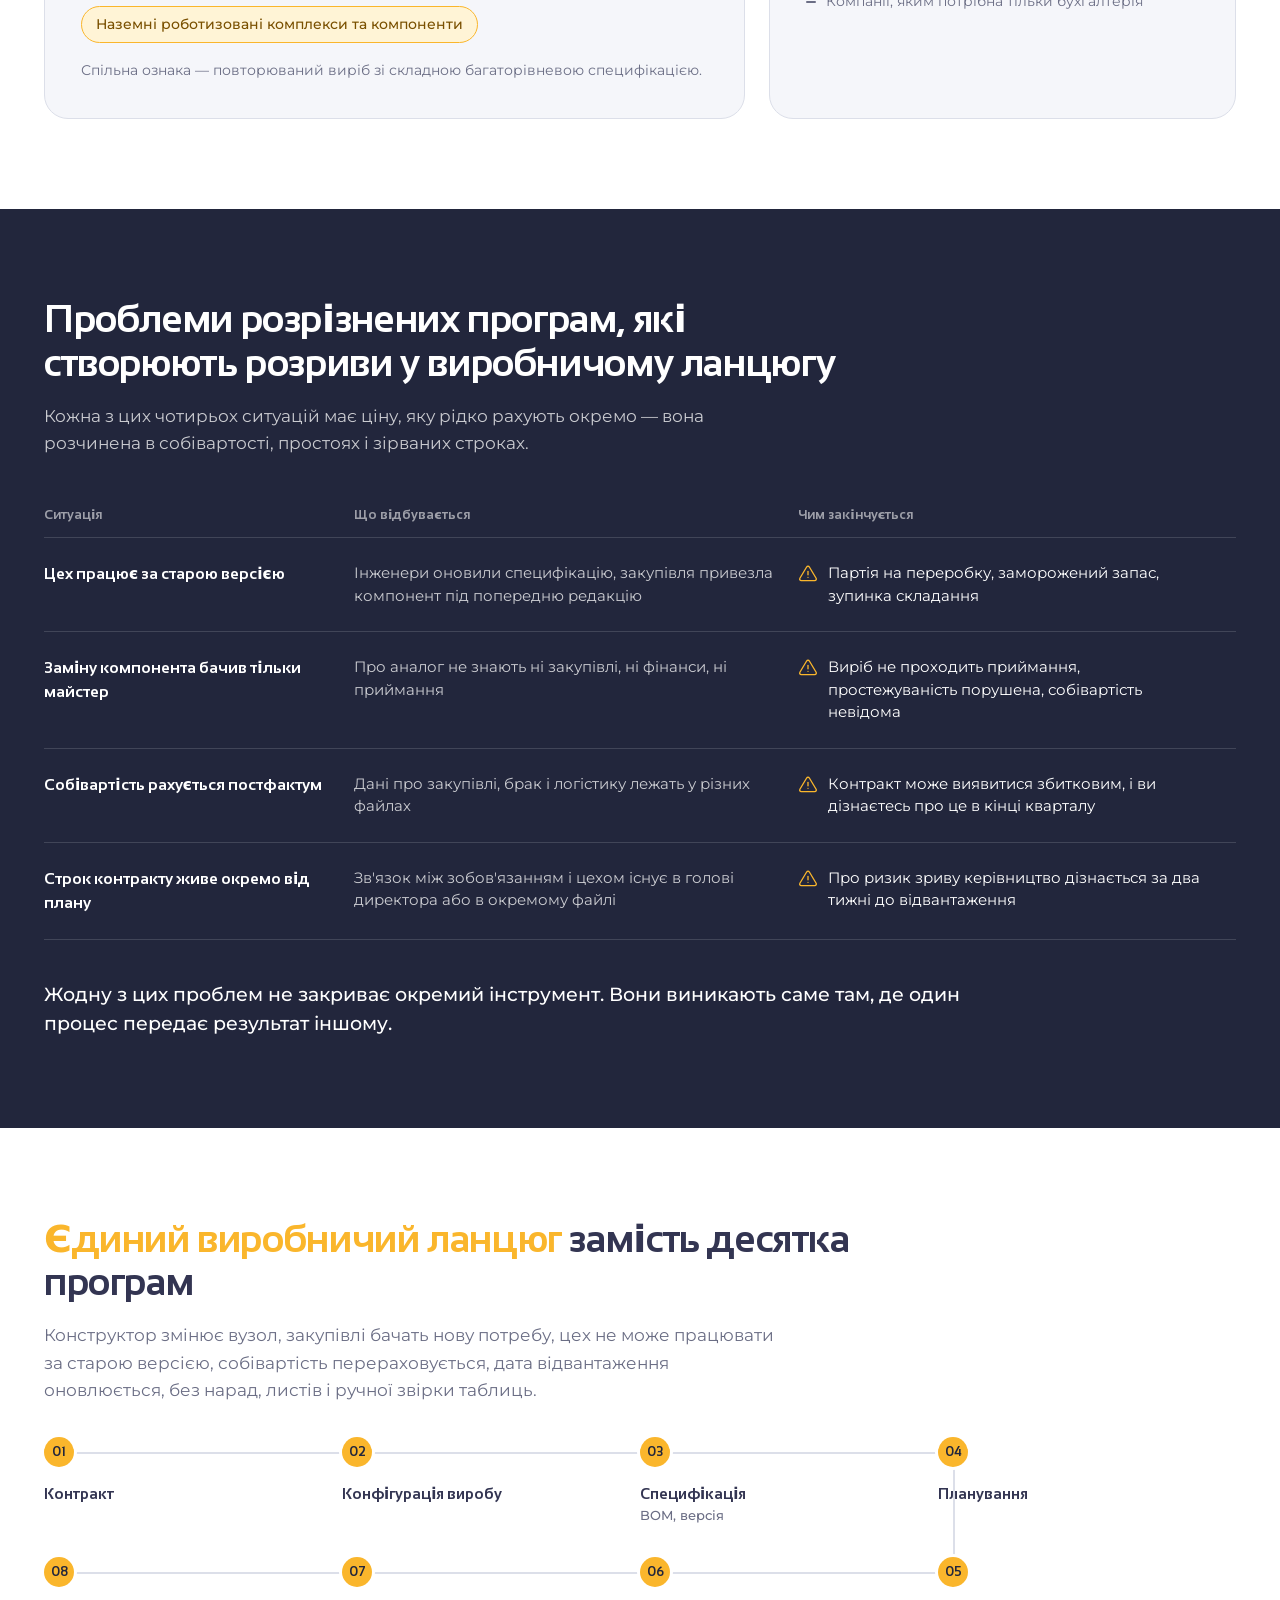
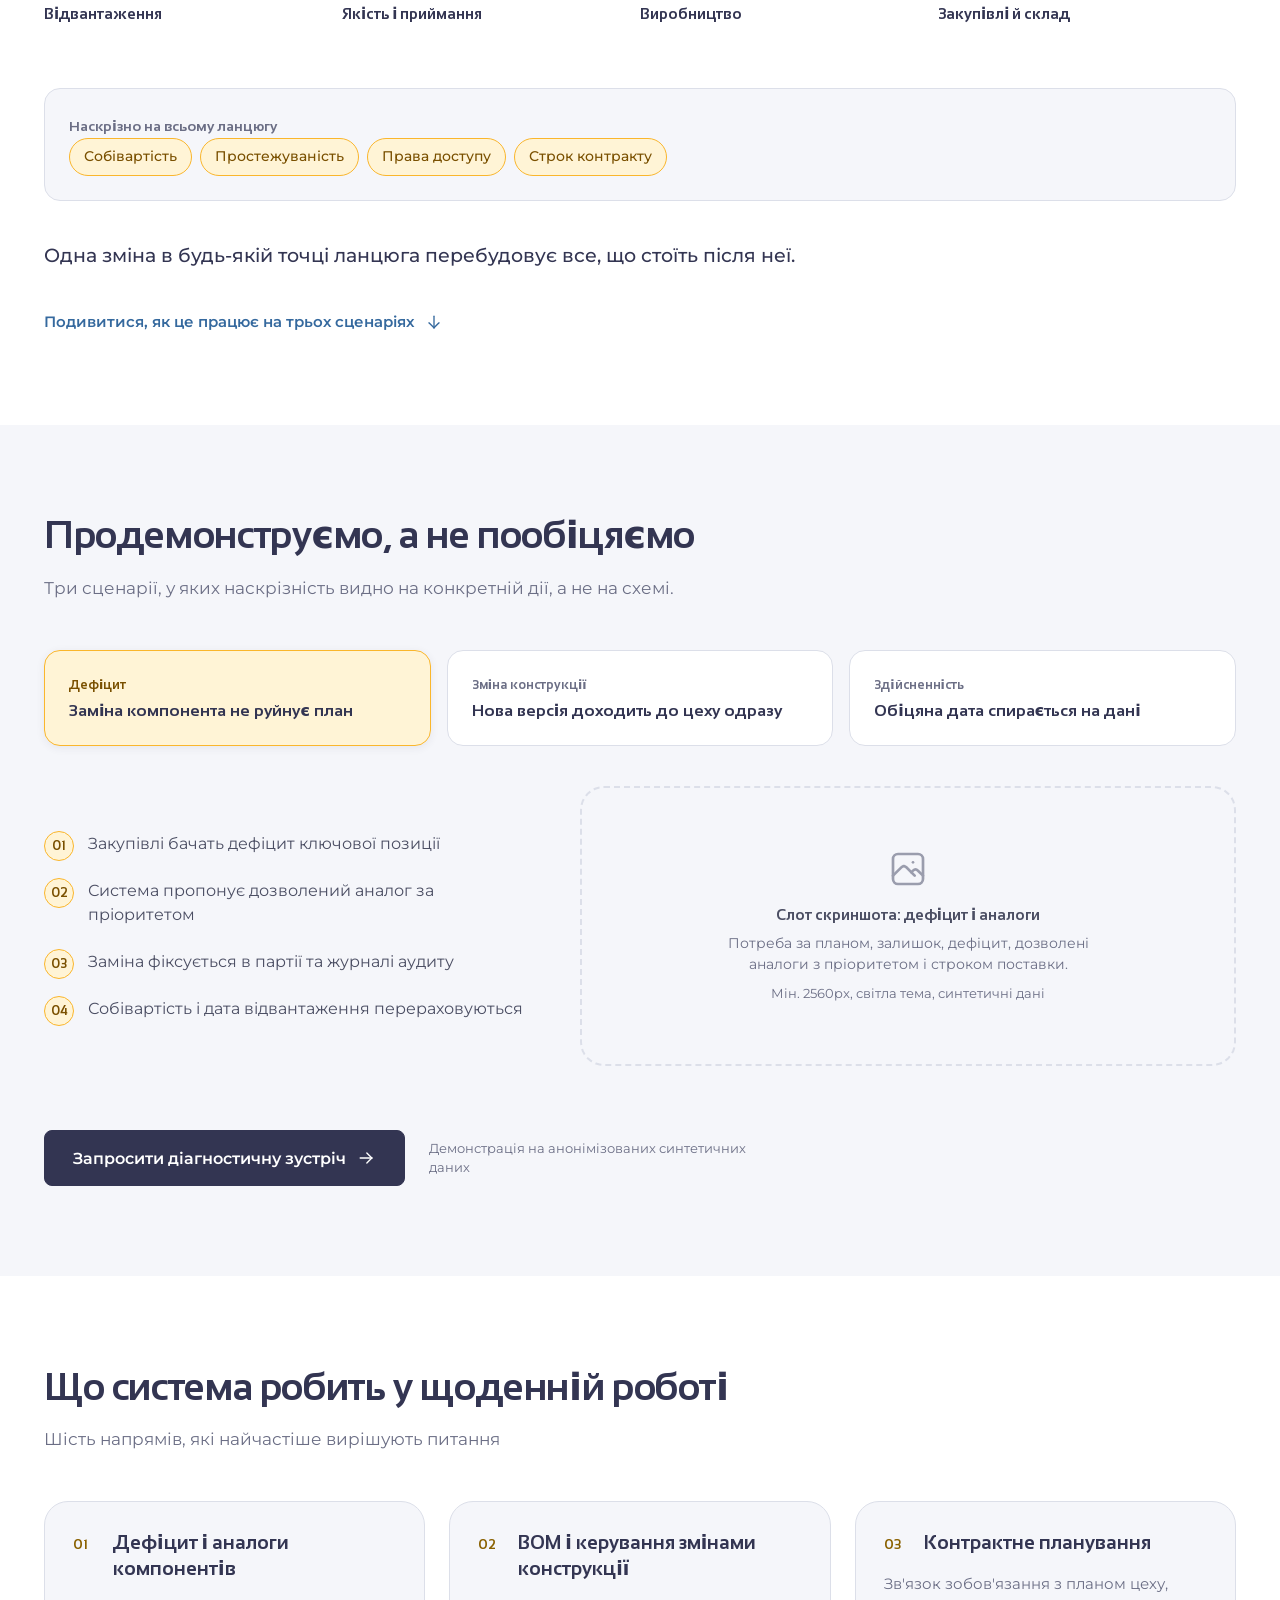
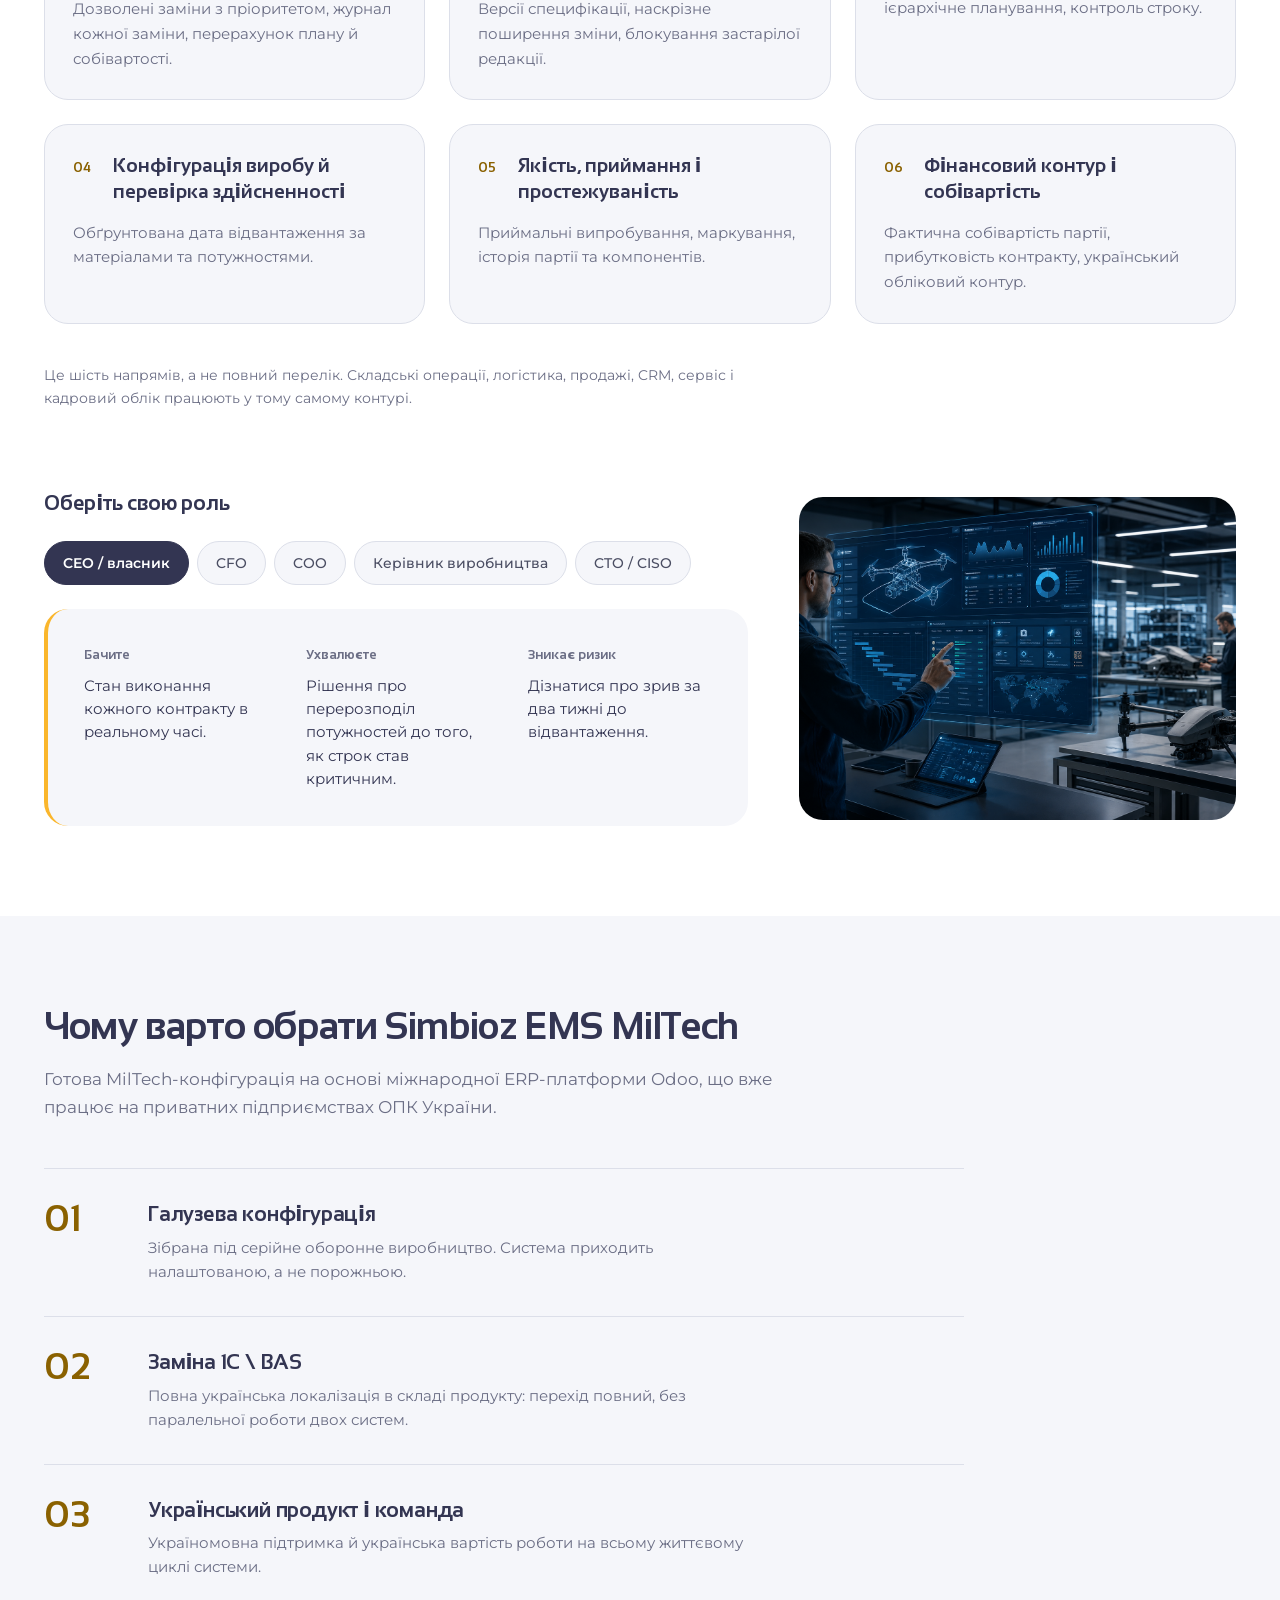
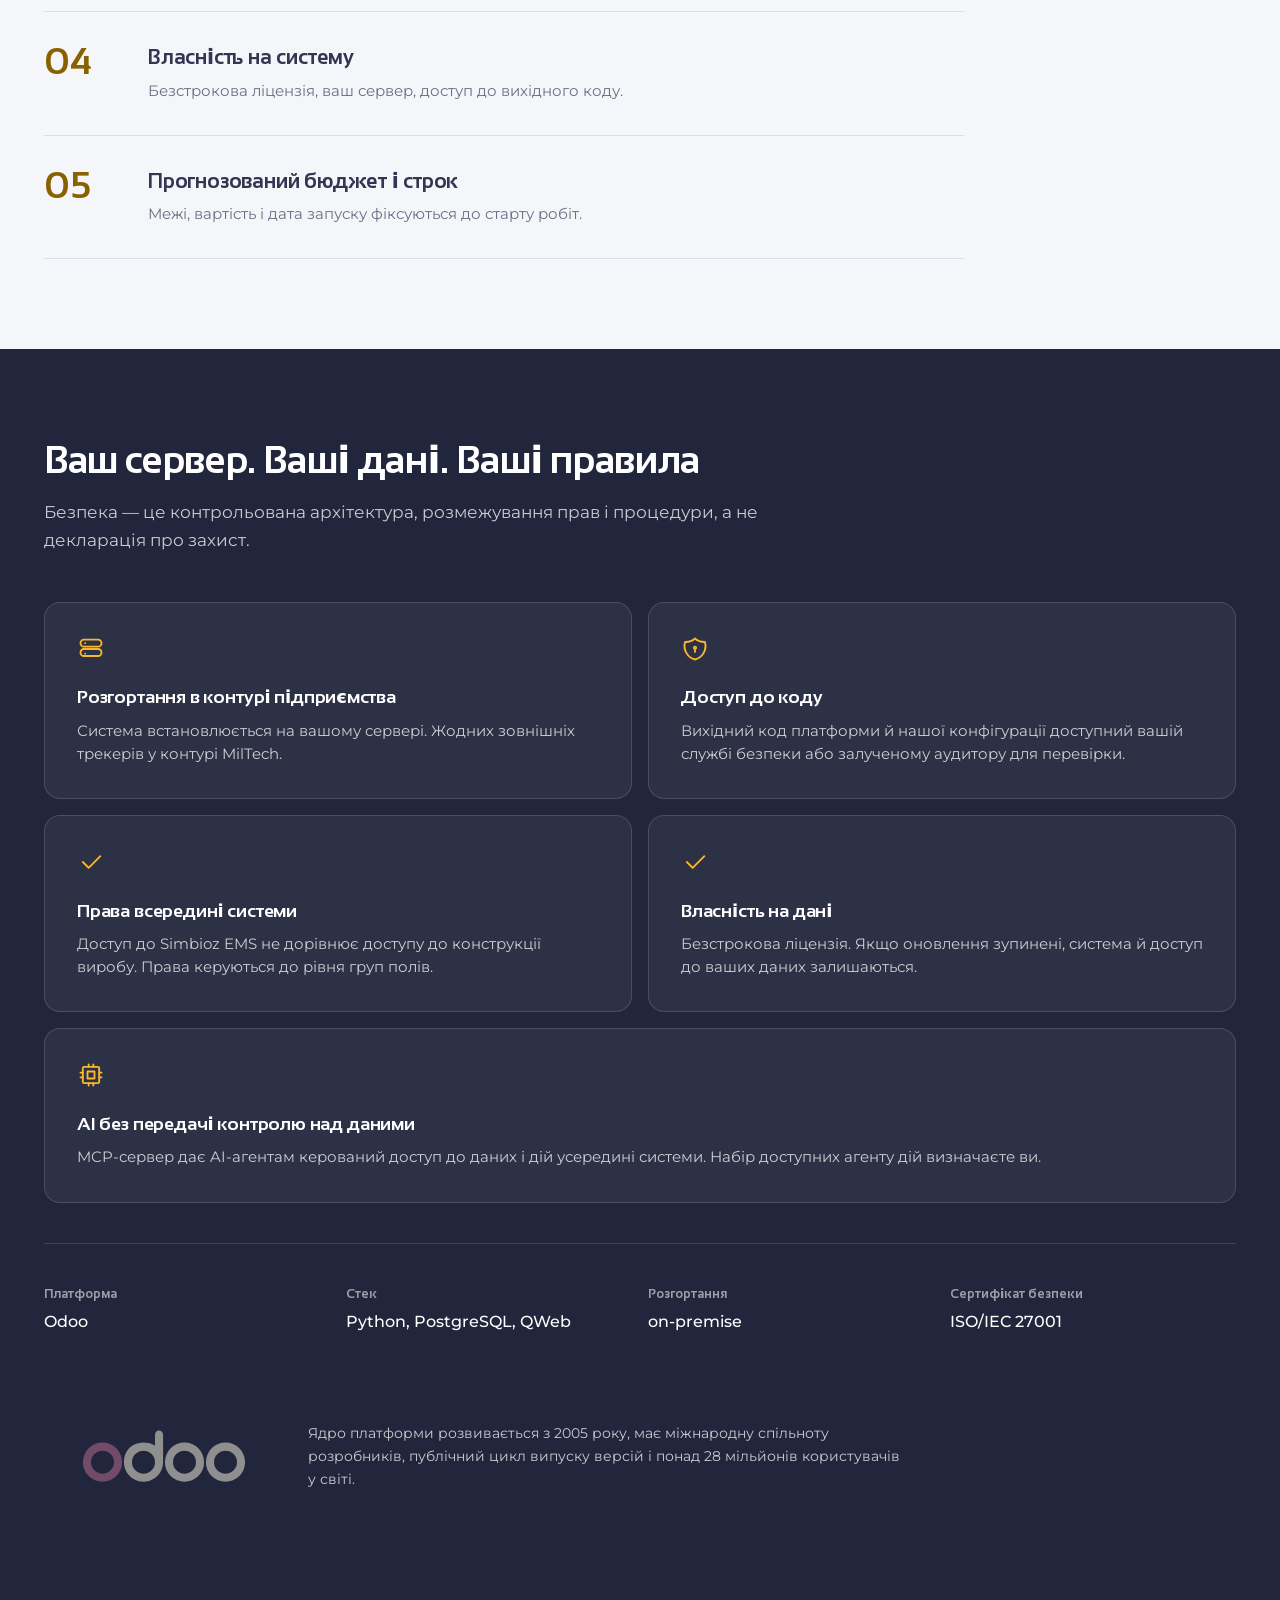
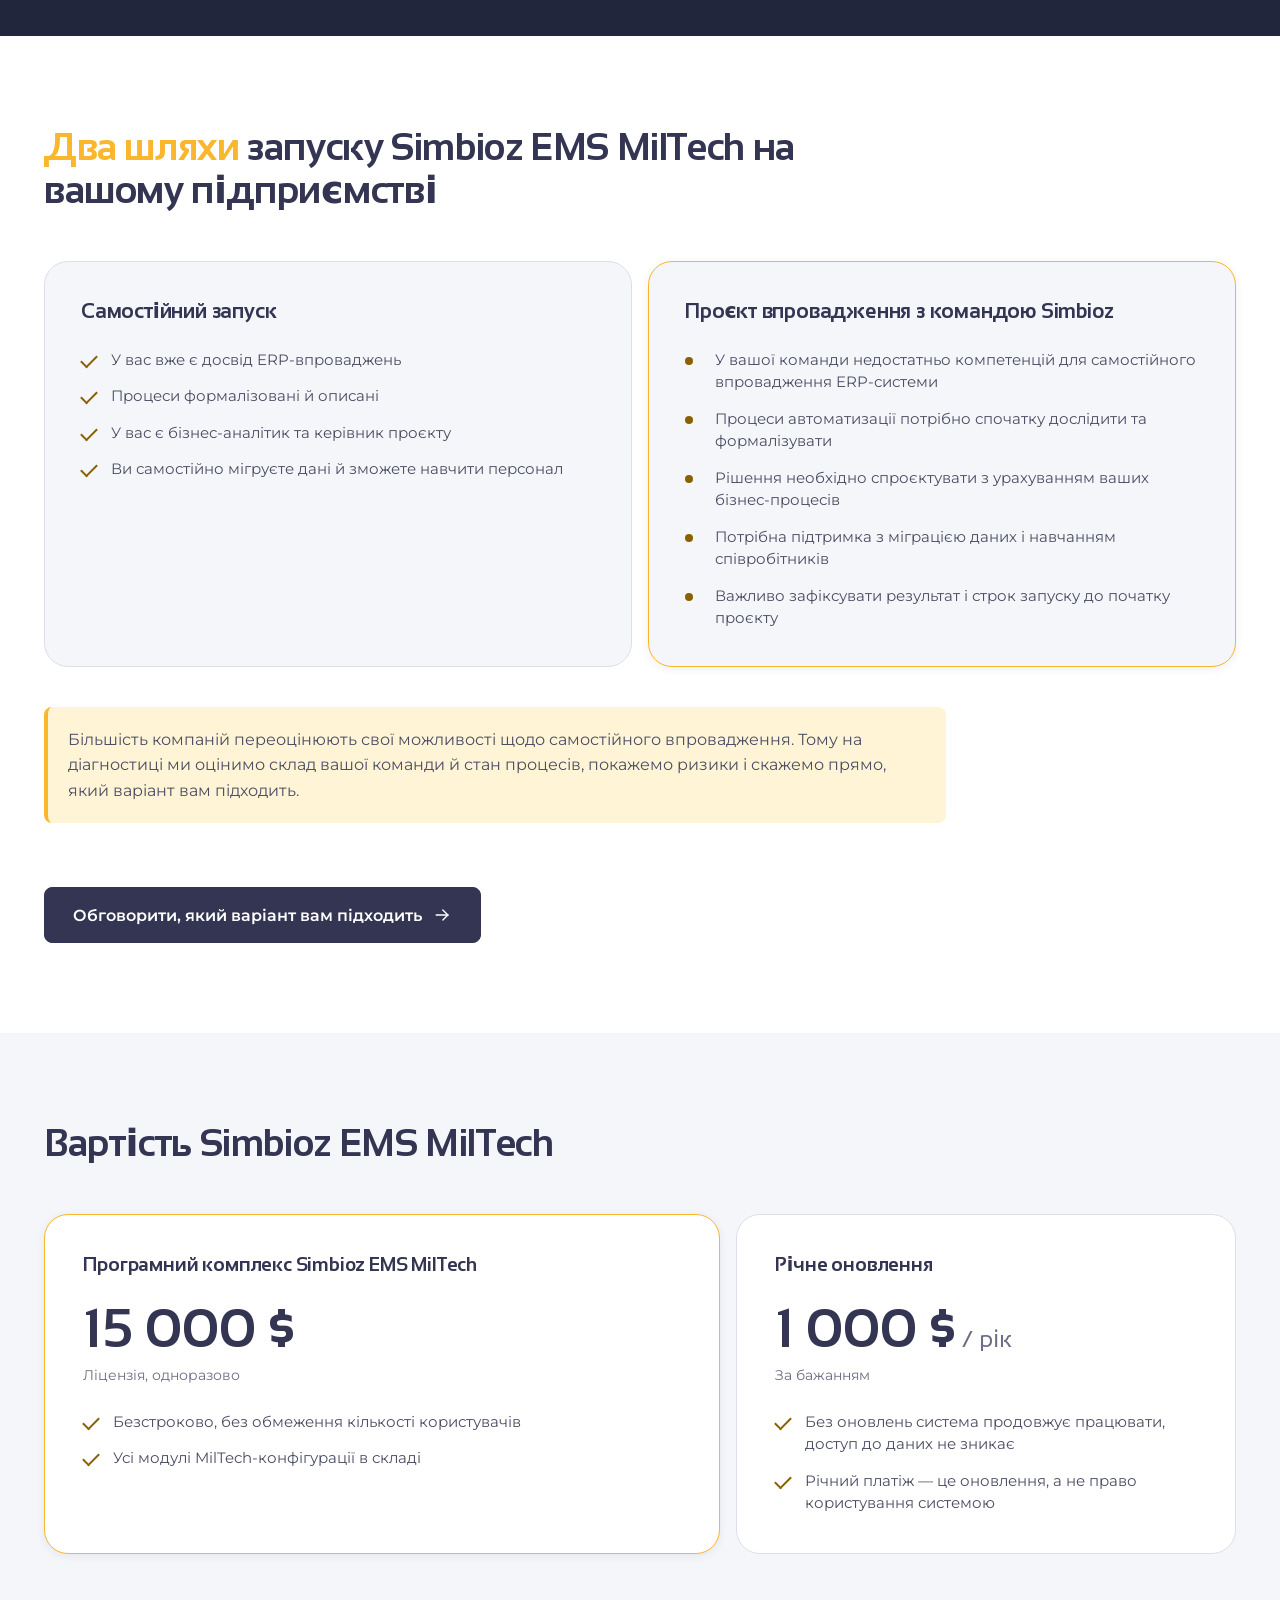
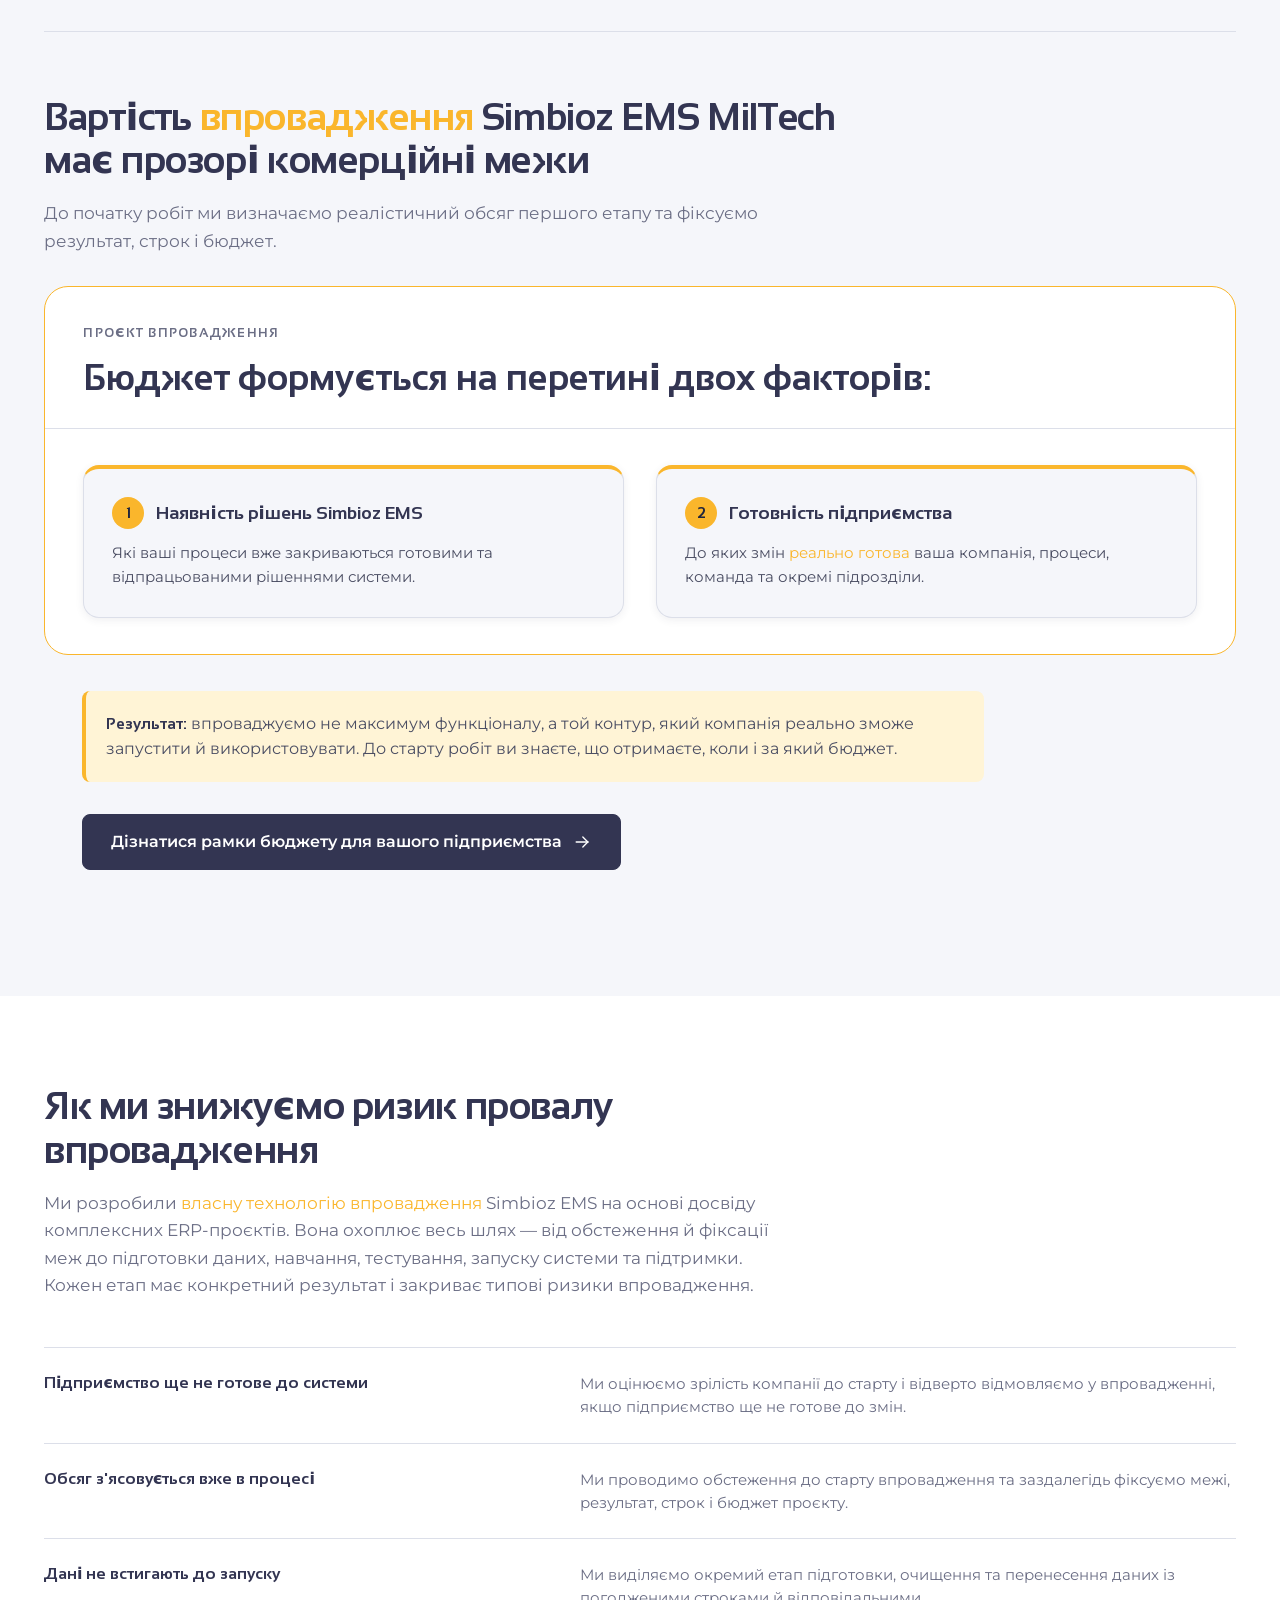
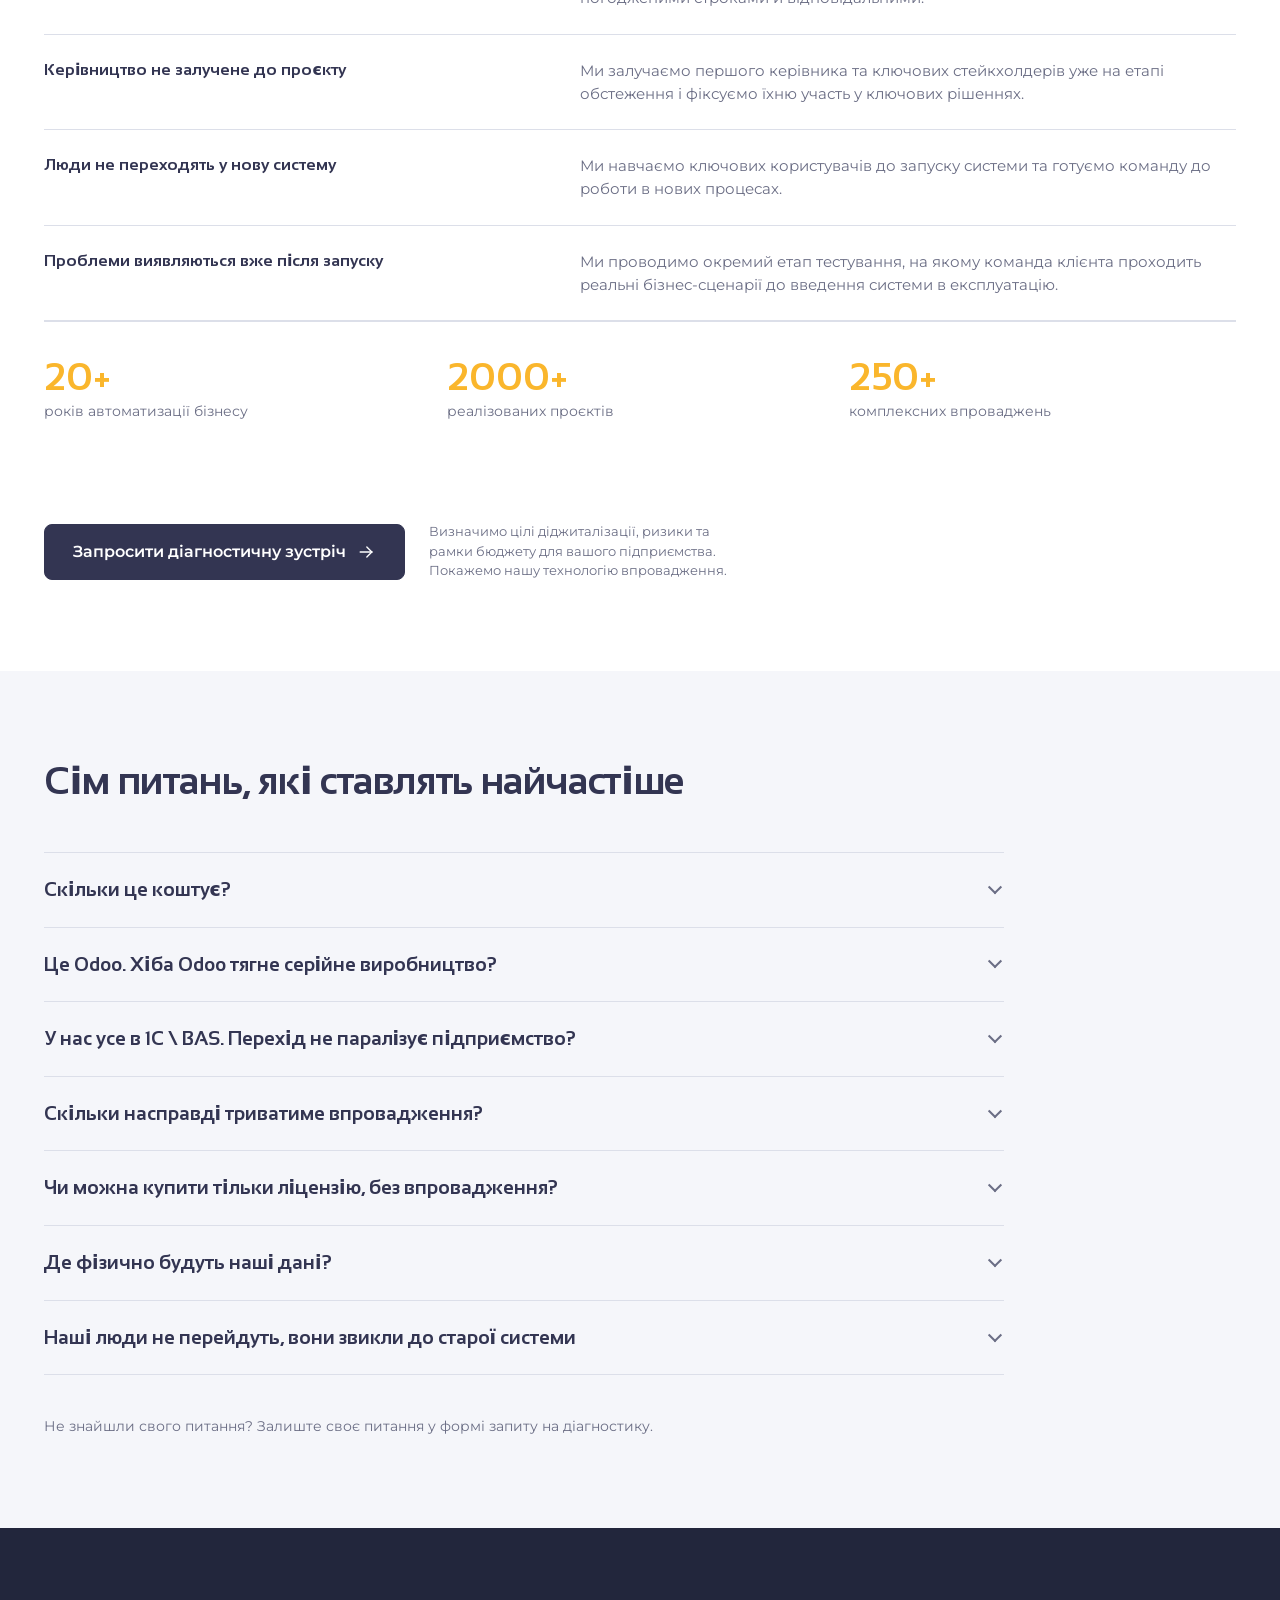
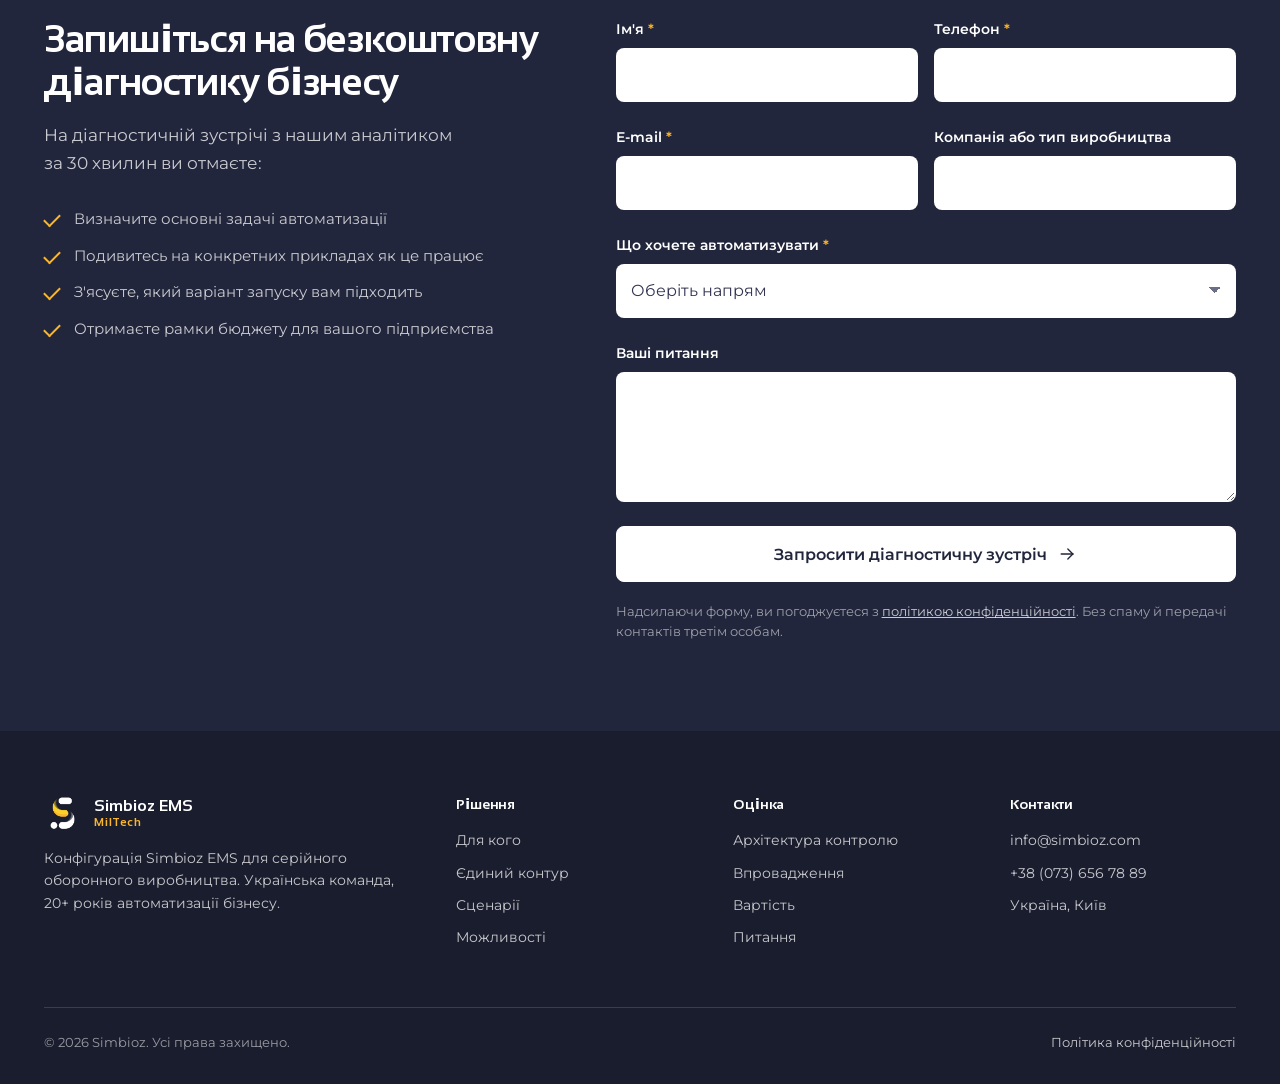
==== commit 6176699b: "7" ====
--- a/lp/index.html
+++ b/lp/index.html
@@ -157,7 +157,6 @@
       <div class="segments__aside">
         <h3 class="h-label h-label--strong">❌ Кому не підійде</h3>
         <ul class="minus-list">
-          <li>Одиничне й проєктне виробництво під замовлення</li>
           <li>Дистрибуція без власного складу</li>
           <li>Компанії, яким потрібна тільки бухгалтерія</li>
         </ul>
@@ -254,7 +253,7 @@
 <section class="section section--alt" id="scenarios" aria-labelledby="scenarios-title">
   <div class="shell">
     <header class="section__head">
-      <h2 id="scenarios-title">Покажемо, а не пообіцяємо</h2>
+      <h2 id="scenarios-title">Продемонструємо, а не пообіцяємо</h2>
       <p class="section__lead">Три сценарії, у яких наскрізність видно на конкретній дії, а не на схемі.</p>
     </header>
 
@@ -574,7 +573,7 @@
       </article>
       <article class="choice__col choice__col--accent">
         <h3>Проєкт впровадження з командою Simbioz</h3>
-        <ul class="check-list check-list--dash">
+        <ul class="check-list check-list--dot">
           <li>У вашої команди недостатньо компетенцій для самостійного впровадження ERP-системи</li>
           <li>Процеси автоматизації потрібно спочатку дослідити та формалізувати</li>
           <li>Рішення необхідно спроєктувати з урахуванням ваших бізнес-процесів</li>
--- a/lp/css/styles.css
+++ b/lp/css/styles.css
@@ -383,7 +383,11 @@
   gap:clamp(28px,3.4vw,52px);align-items:center;
   padding-bottom:clamp(40px,5vw,72px);
 }
-.hero__visual{border-radius:var(--r-panel);width:100%}
+.hero__visual{
+  border-radius:var(--r-panel);width:100%;
+  border:2px dashed var(--band-line);
+  padding:12px;
+}
 .hero__content{max-width:760px}
 .hero h1{margin-bottom:var(--s3)}
 .hero .lead{
@@ -402,15 +406,17 @@
 
 .proof{
   display:grid;grid-template-columns:repeat(3,1fr);gap:var(--s2);
-  border-top:1px solid var(--band-line);
+  border-top:1px solid var(--line);
   padding-block:clamp(24px,3vw,36px);
 }
+.band .proof{border-top-color:var(--band-line)}
 .proof__item{display:flex;flex-direction:column;gap:4px}
 .proof__item b{
   font-family:var(--font-display);font-size:clamp(26px,3vw,38px);
   font-weight:700;color:var(--accent);line-height:1;
 }
-.proof__item span{font-size:14px;color:var(--on-band-2)}
+.proof__item span{font-size:14px;color:var(--ink-3)}
+.band .proof__item span{color:var(--on-band-2)}
 
 /* ------------------------------ SLOT (місце під зображення) ------------------------------ */
 .slot{
@@ -802,12 +808,12 @@
 .band .check-list li::before{border-color:var(--accent)}
 .check-list--onDark li{color:var(--on-band-2)}
 
-.check-list--dash li::before{
+.check-list--dot li::before{
   border:none;transform:none;
-  top:10px;width:14px;height:2px;border-radius:2px;
+  top:8px;width:8px;height:8px;border-radius:50%;
   background:var(--accent-text);
 }
-.band .check-list--dash li::before{background:var(--accent)}
+.band .check-list--dot li::before{background:var(--accent)}
 
 /* ------------------------------ 10 PRICING ------------------------------ */
 .pricing{display:grid;grid-template-columns:minmax(0,1.35fr) minmax(0,1fr);gap:var(--s2)}
@@ -1059,6 +1065,8 @@
   .chain__num{top:0;left:0}
   .arg{grid-template-columns:1fr;gap:8px}
   .risk{grid-template-columns:1fr}
+  .odoo-note{flex-direction:column;align-items:flex-start;gap:var(--s2)}
+  .odoo-note__logo{width:160px;height:120px}
   .accordion--static{grid-template-columns:1fr}
   .form{grid-template-columns:1fr}
   .spec{grid-template-columns:1fr}
